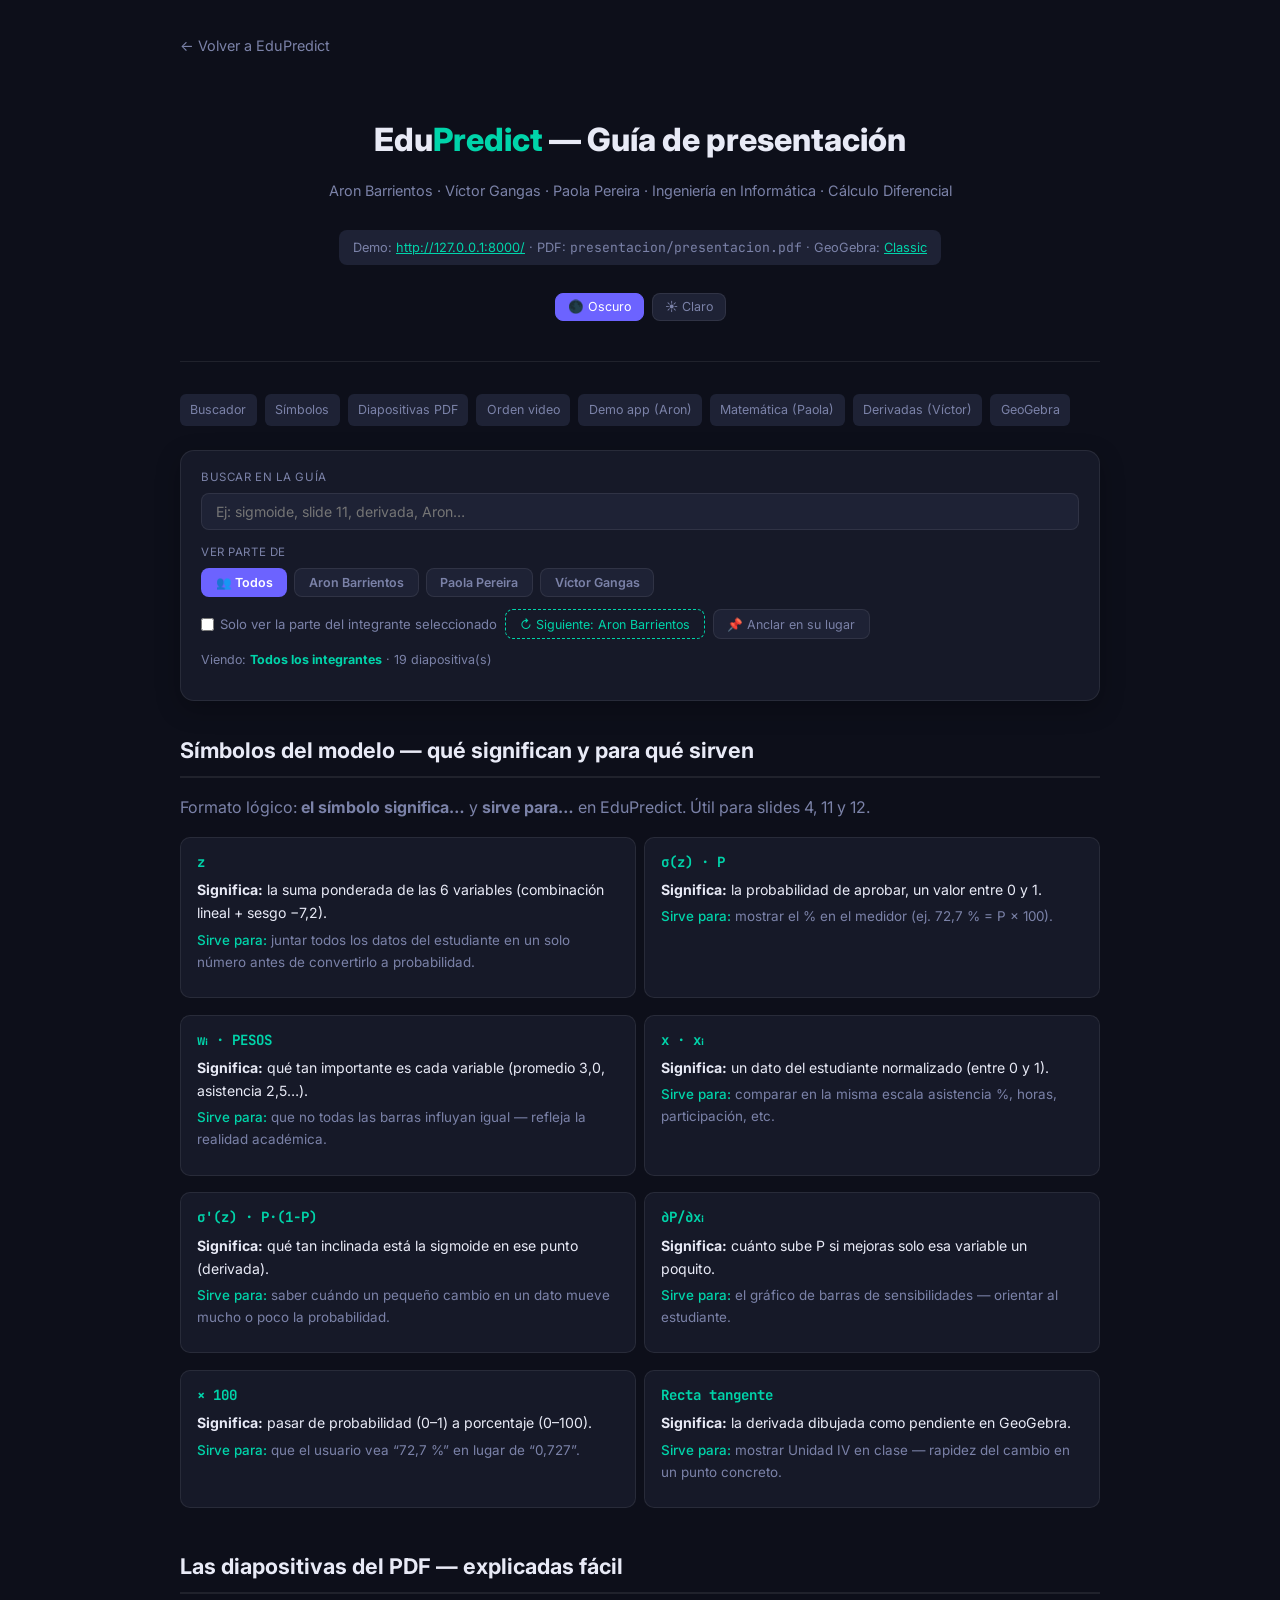
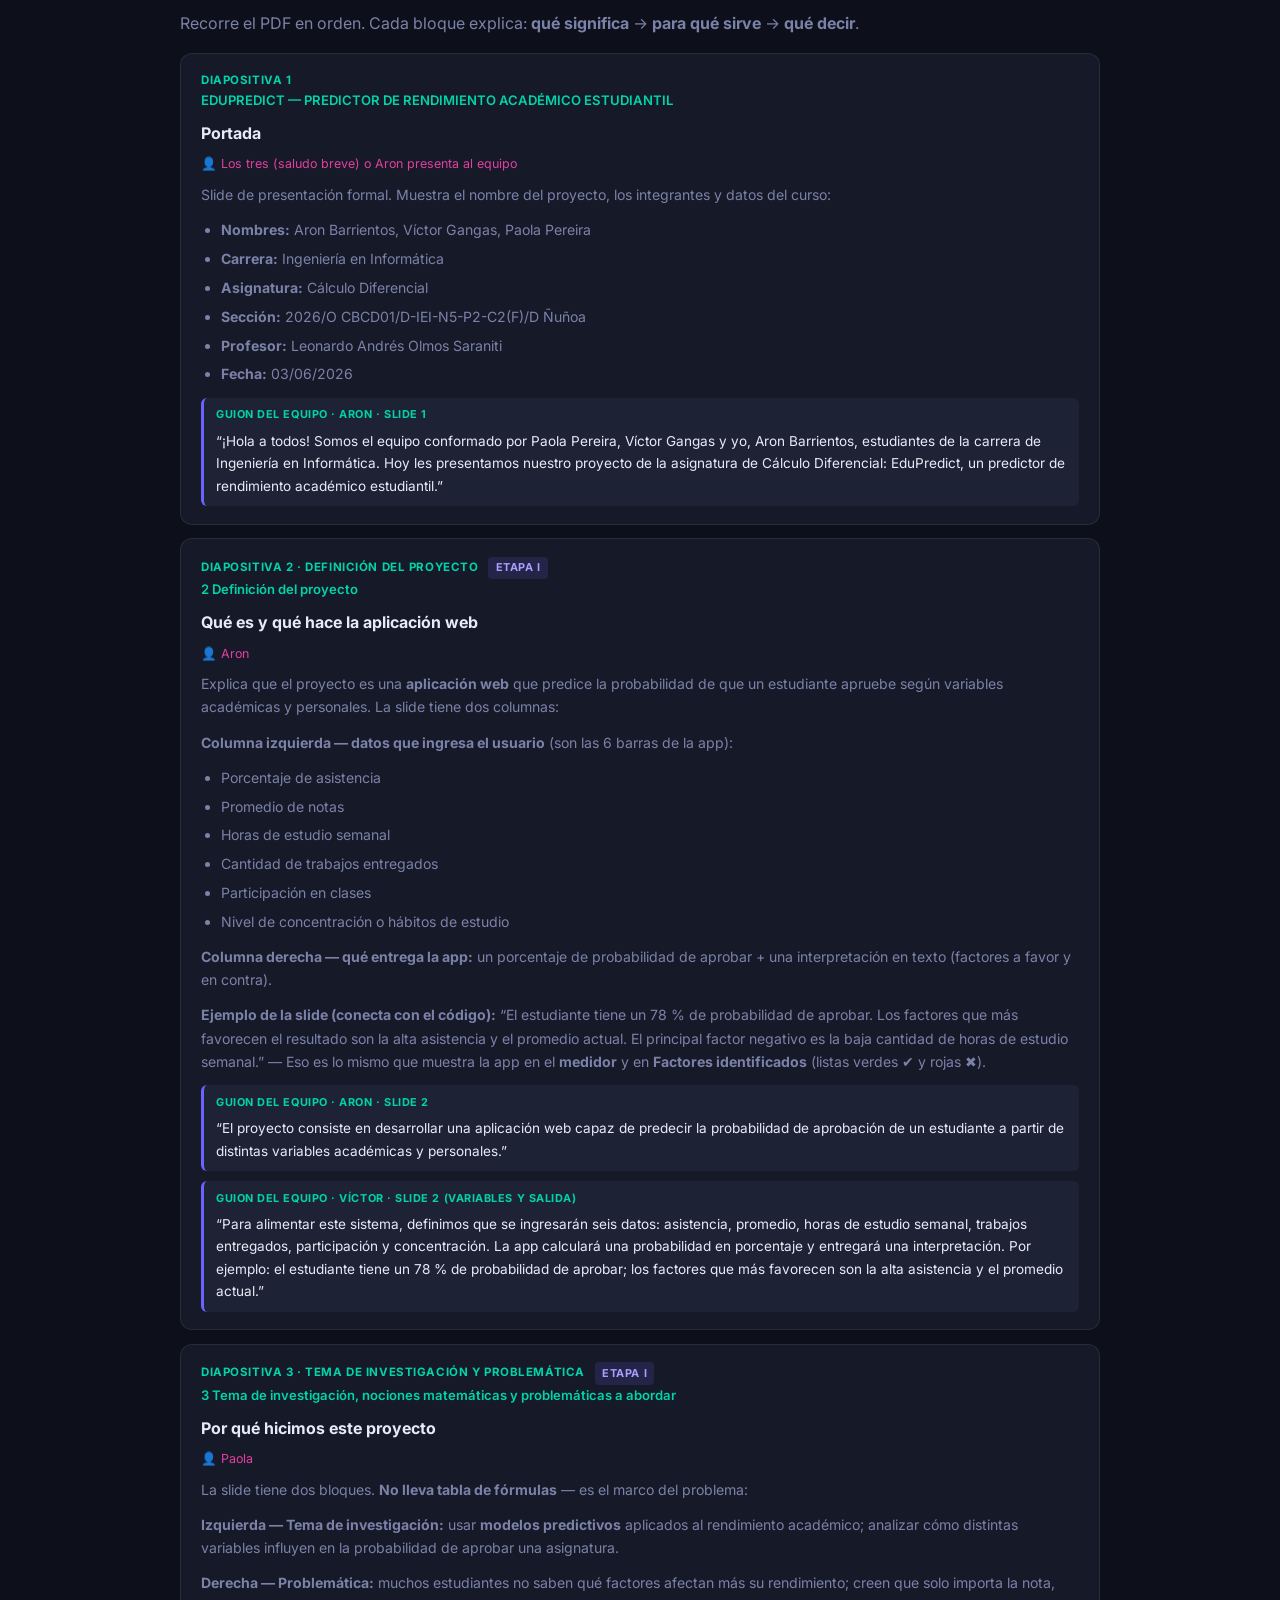
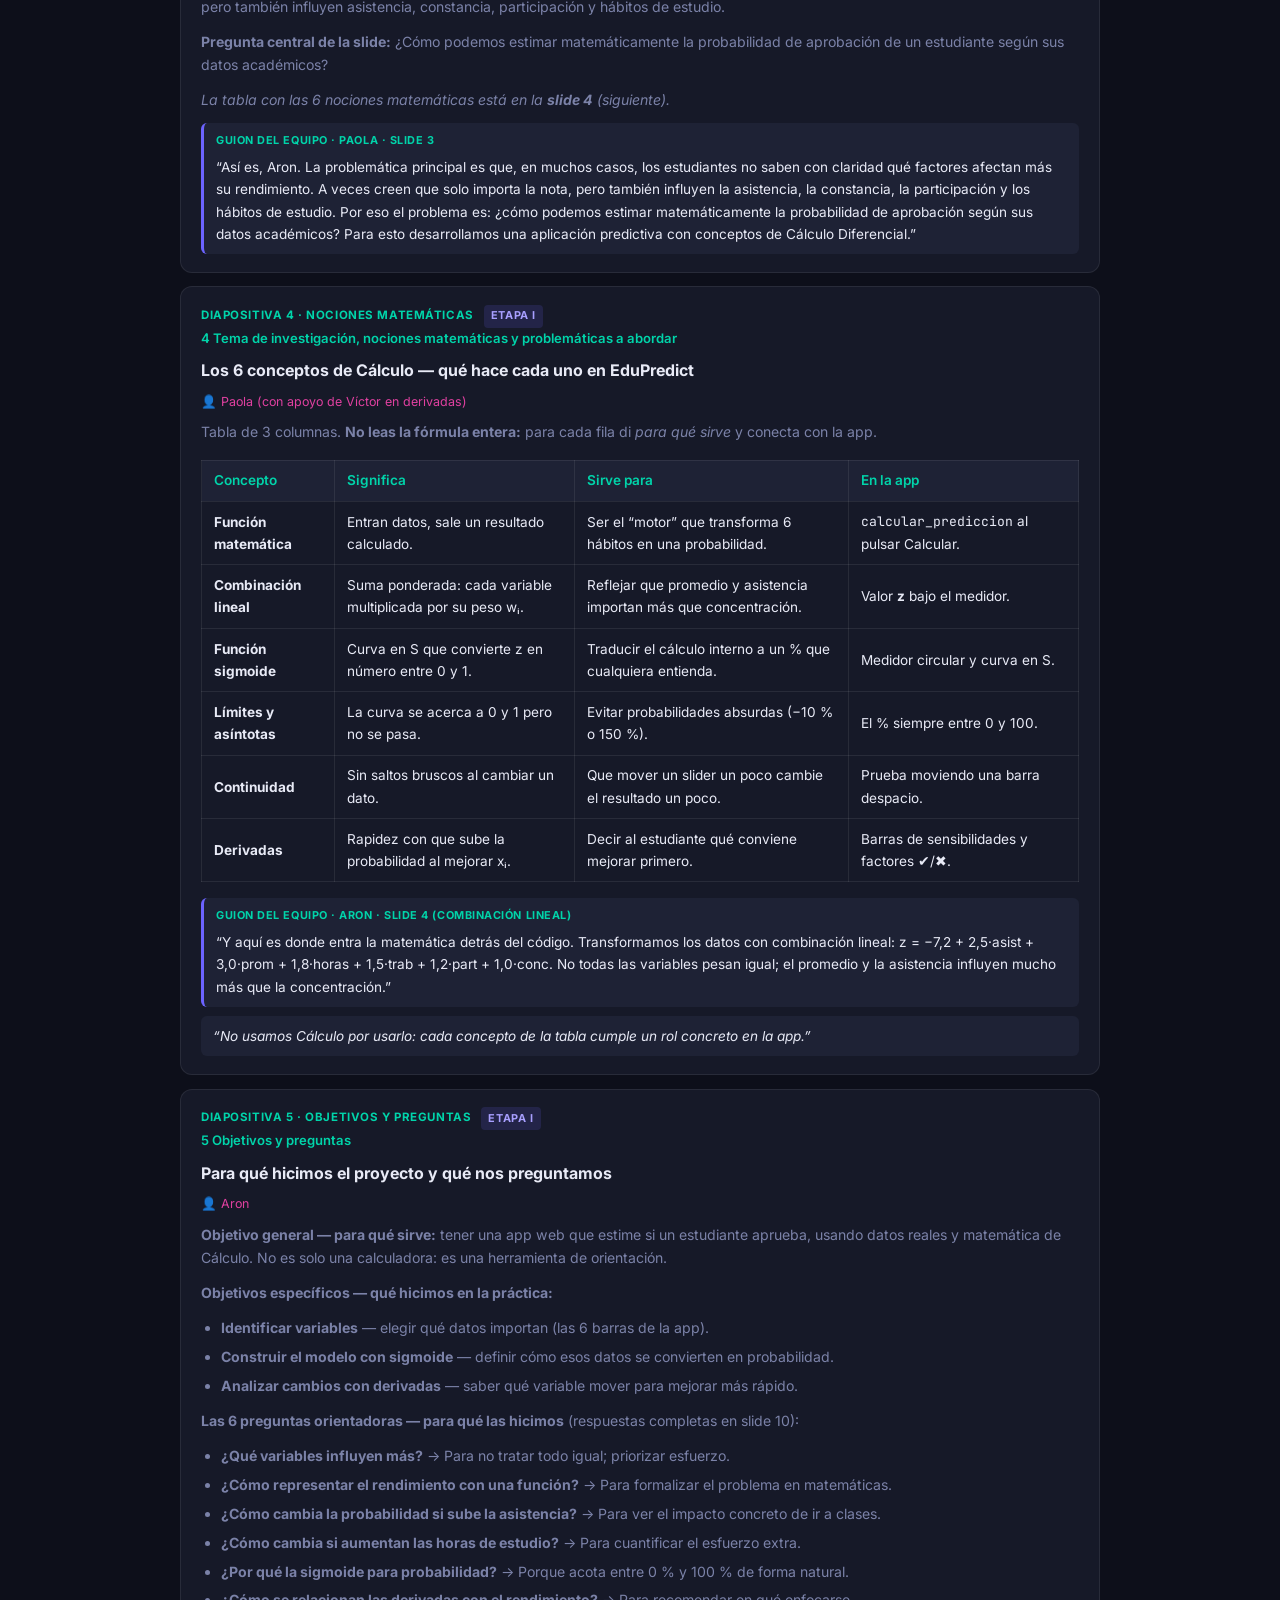
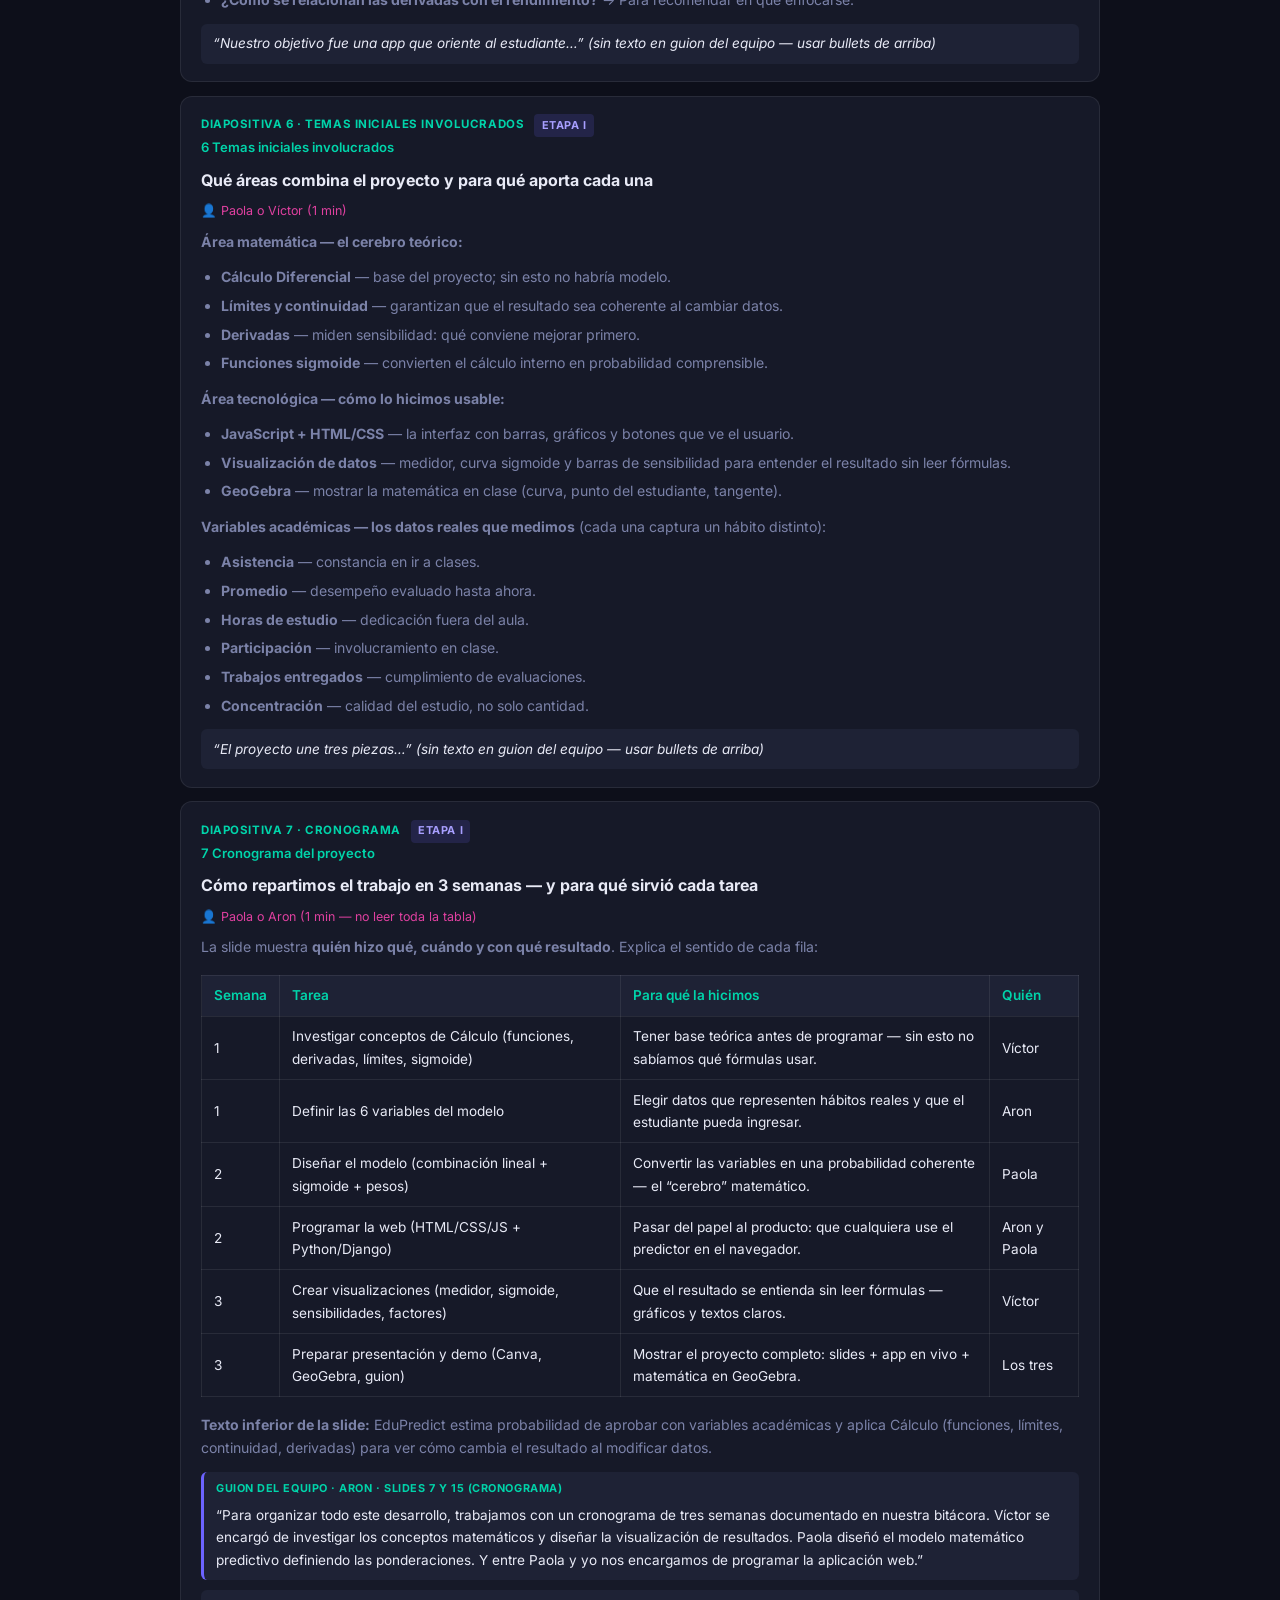
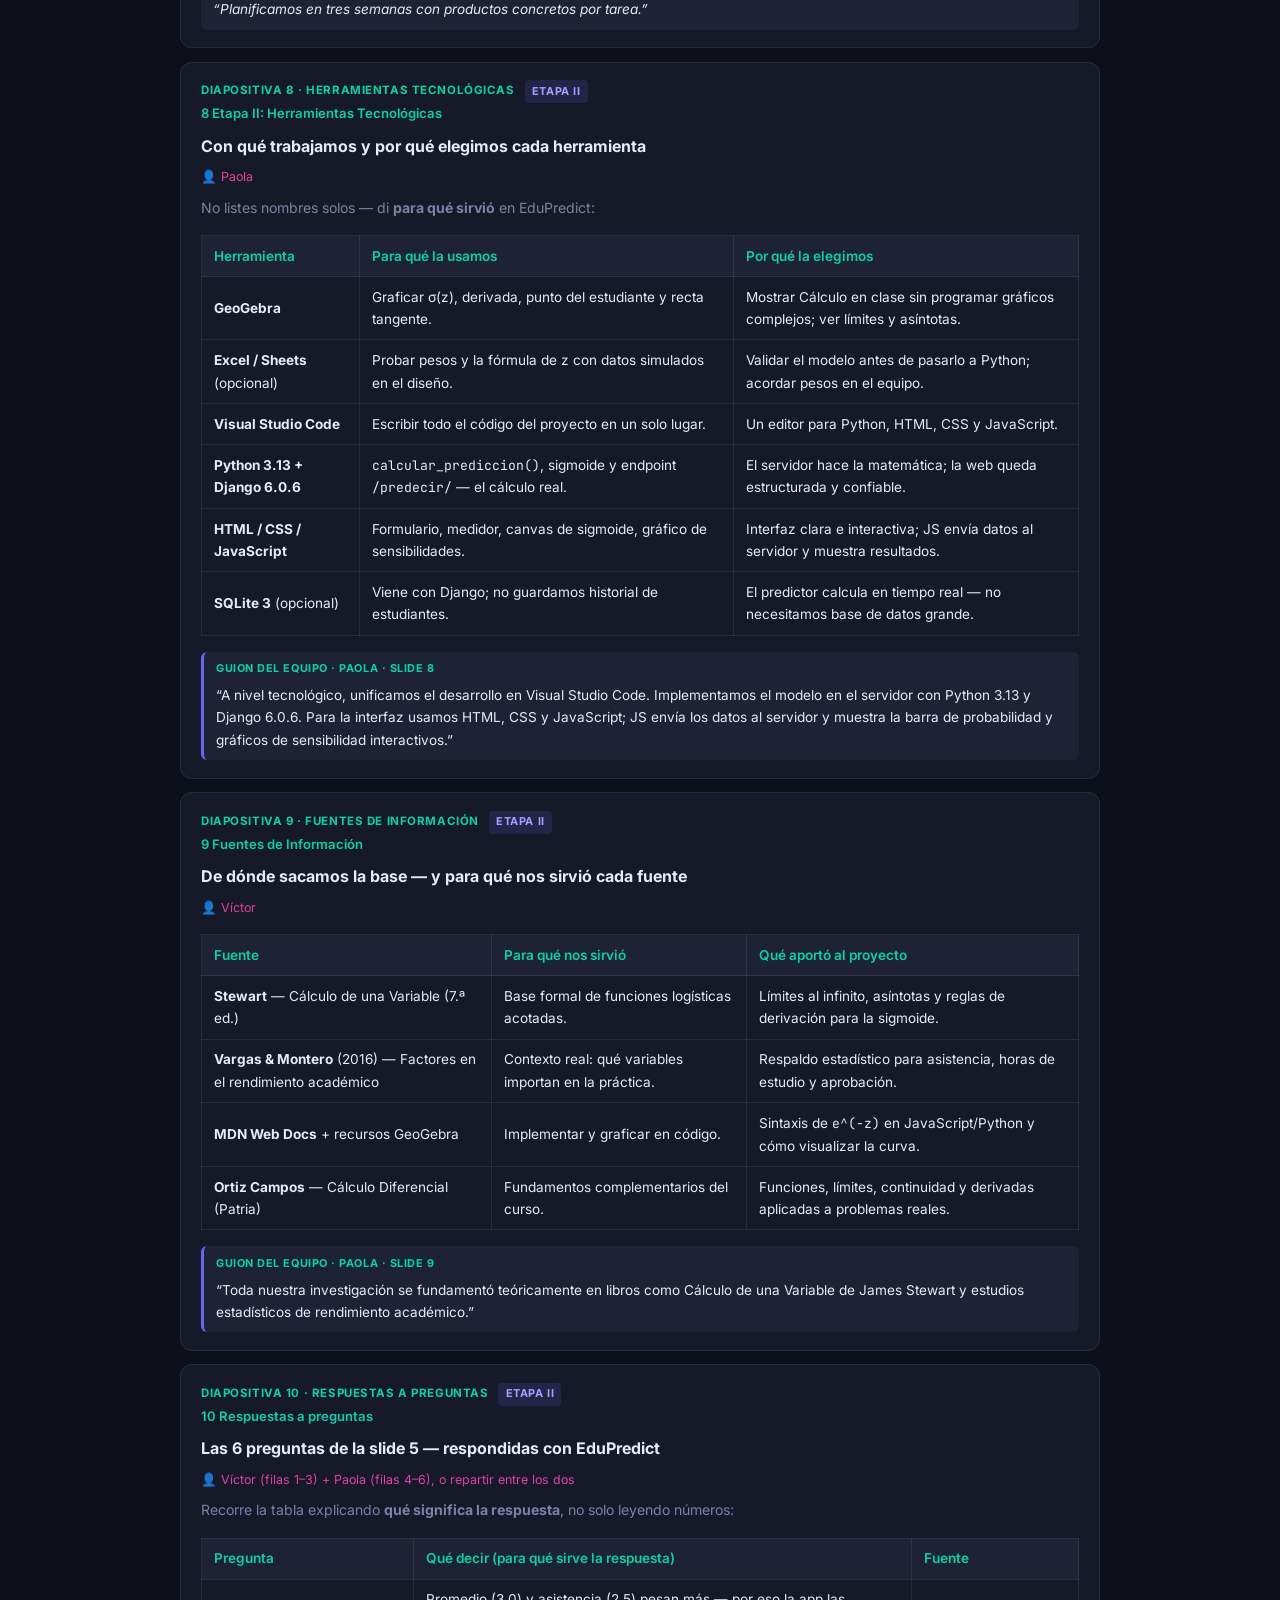
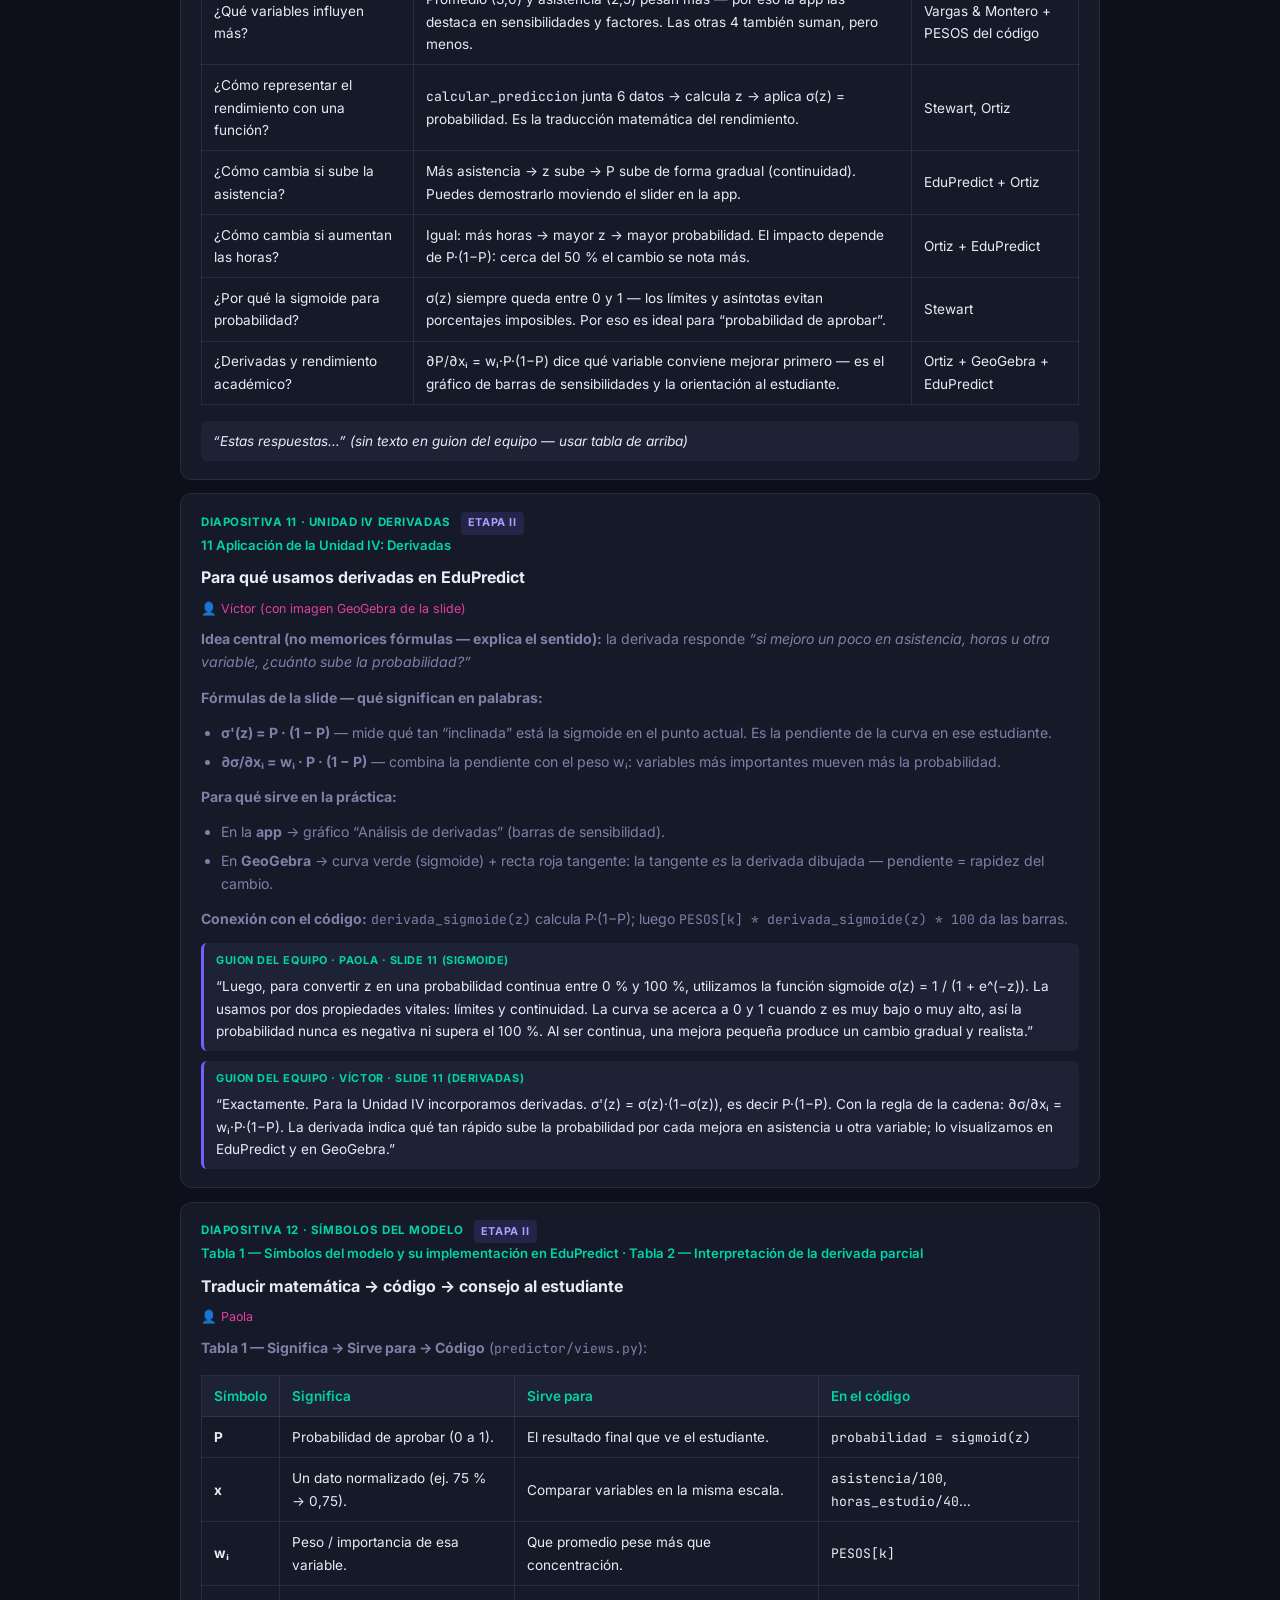
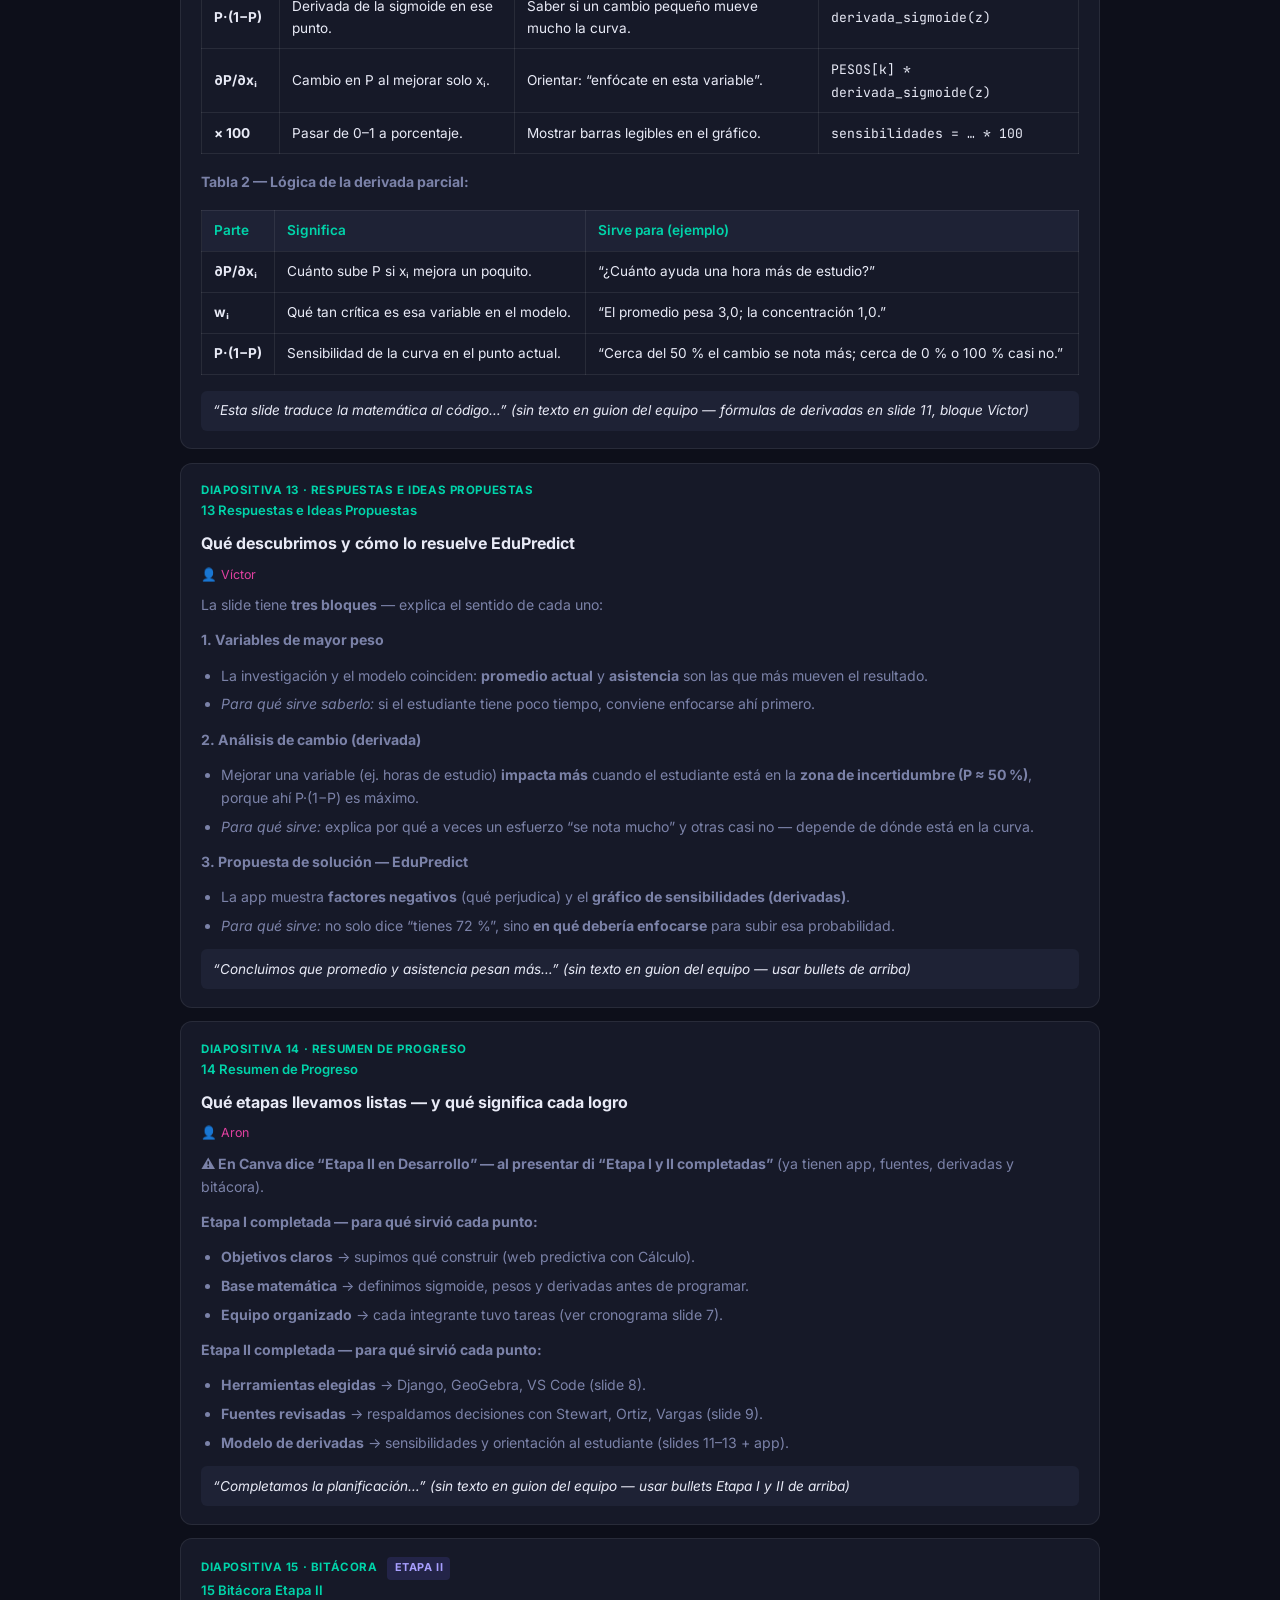
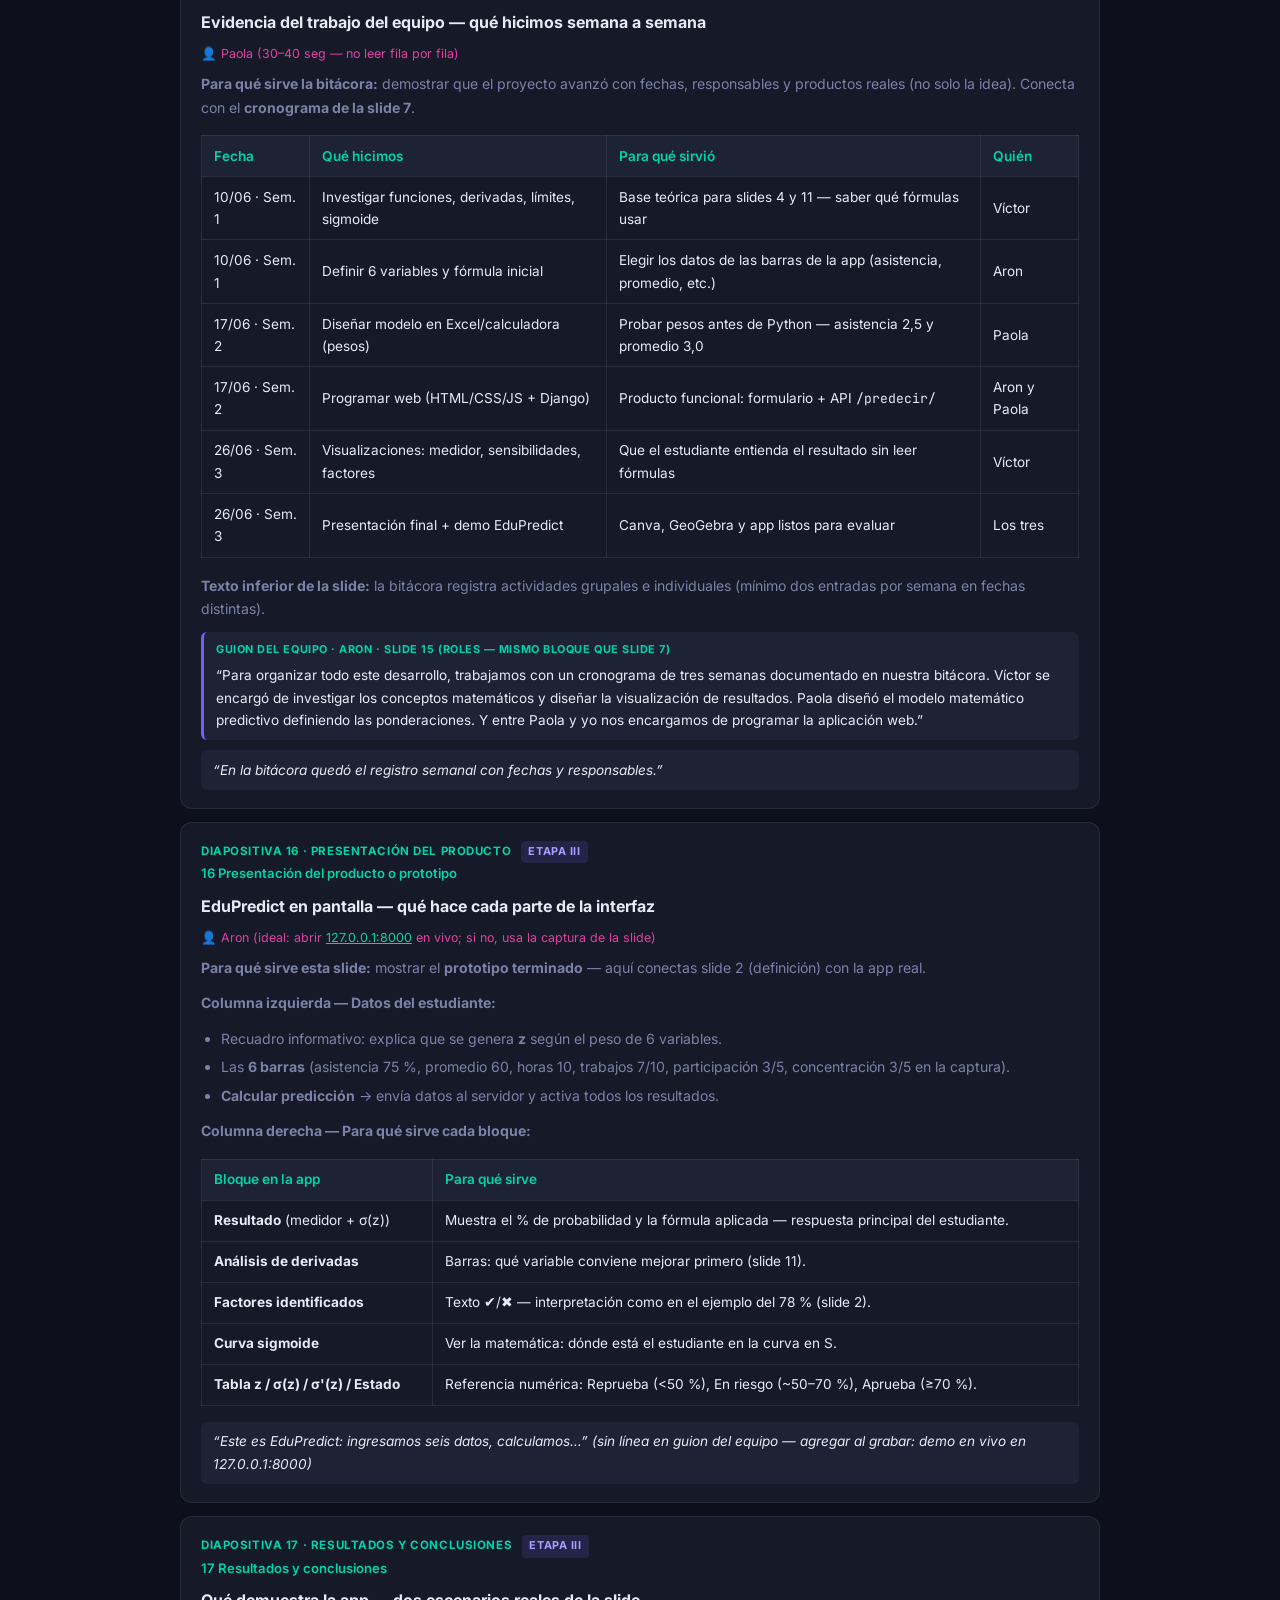
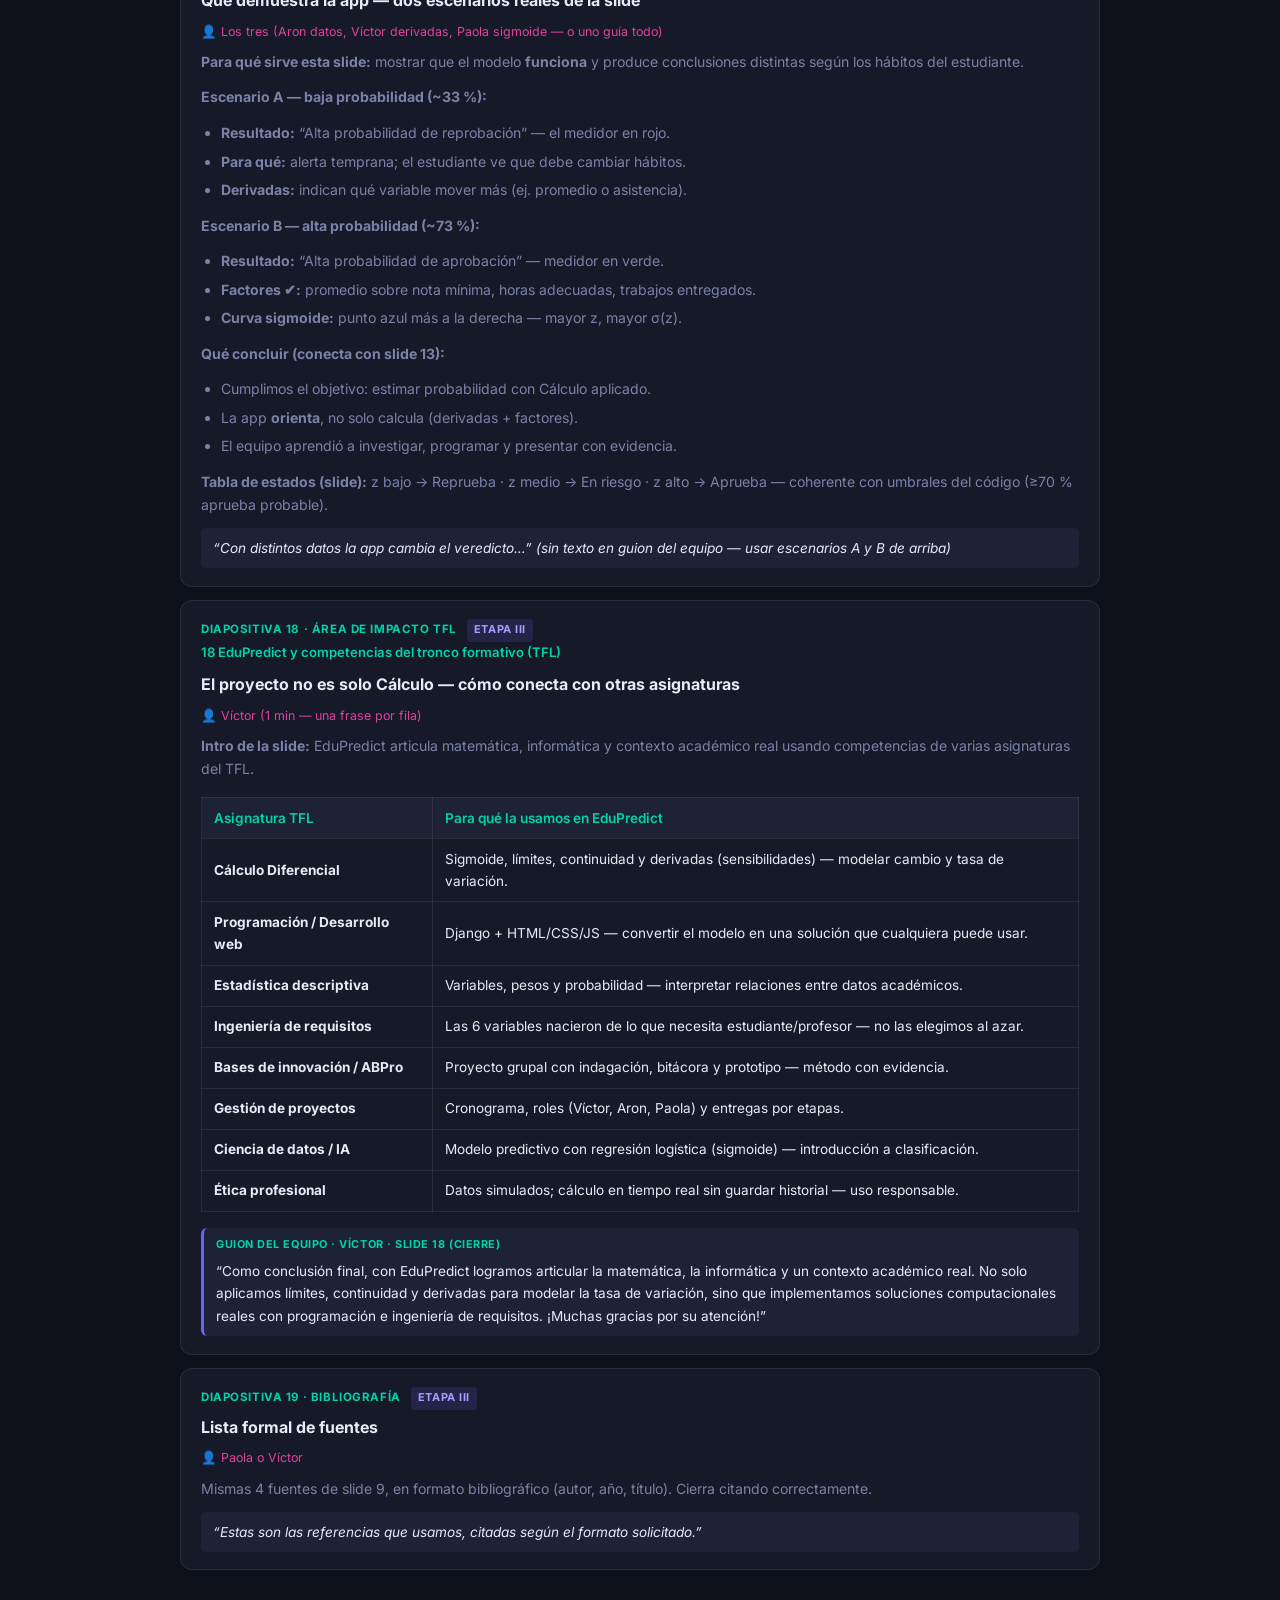
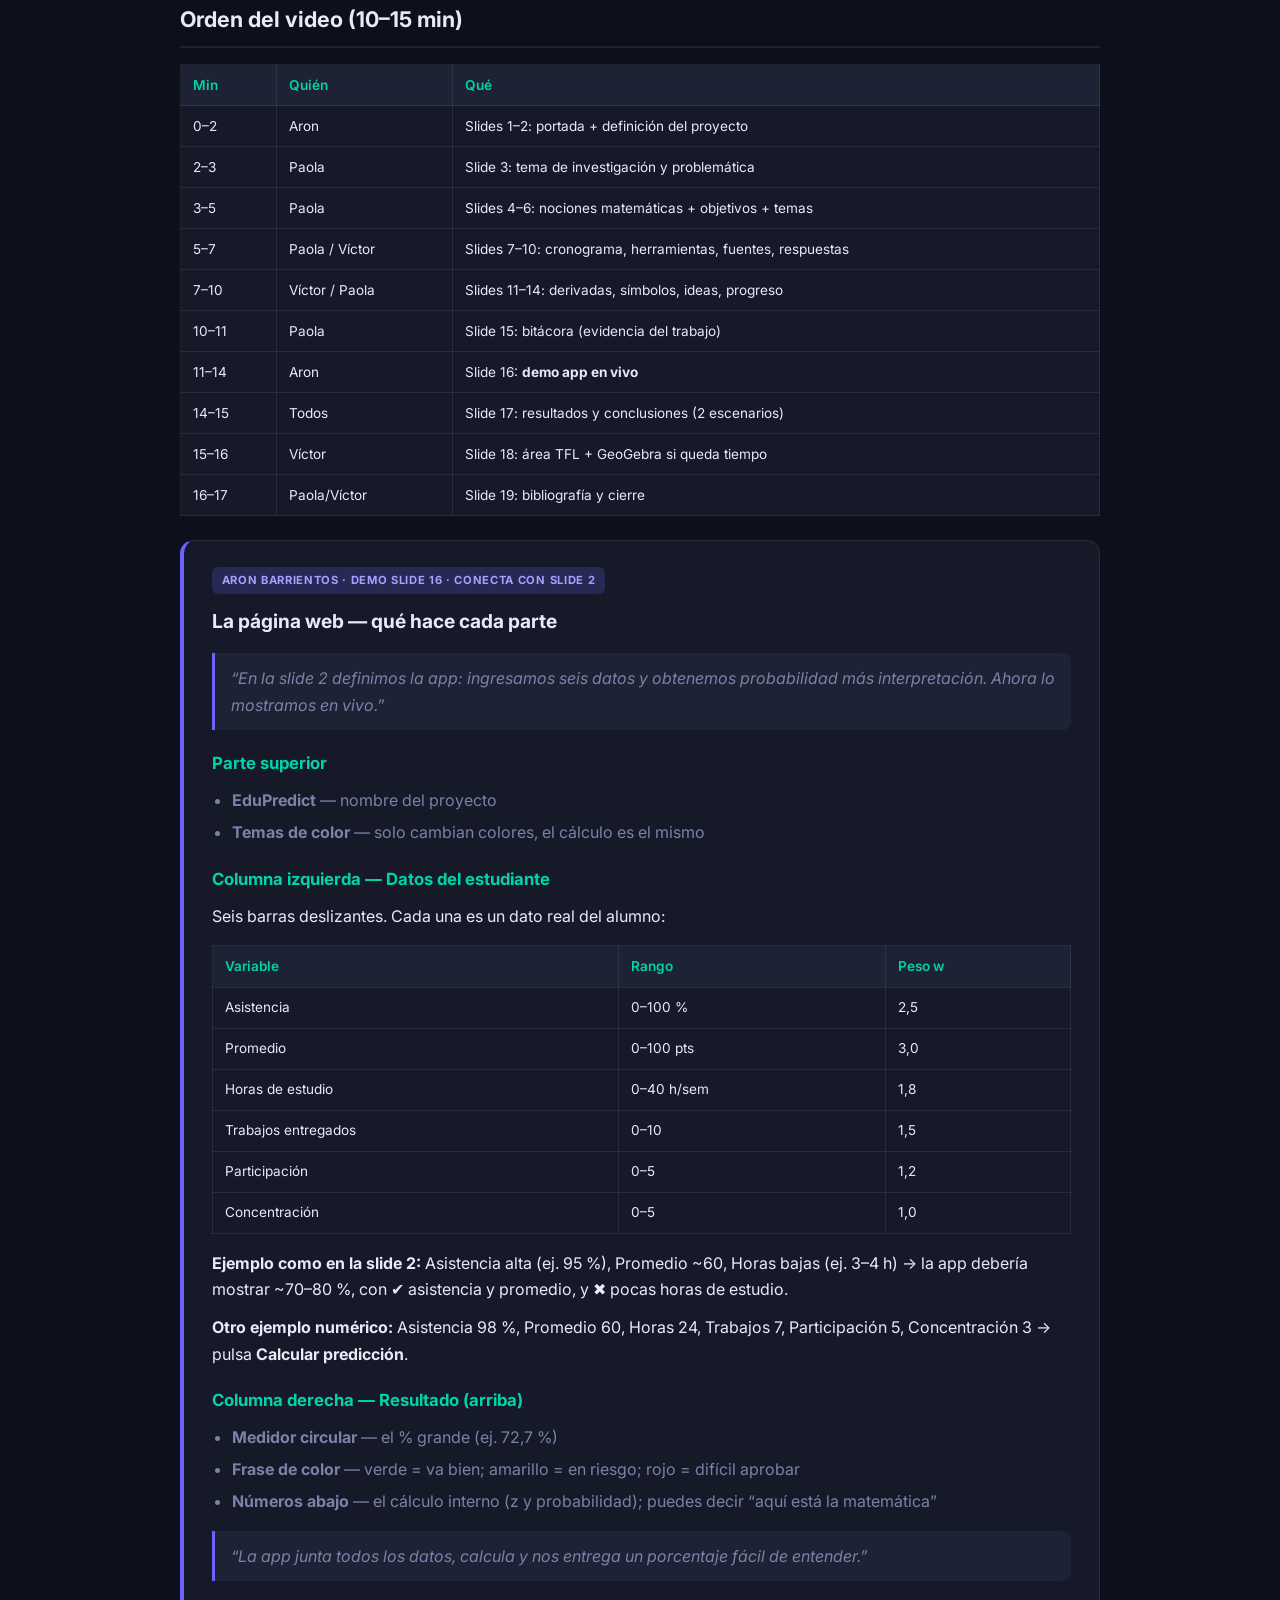
==== static/presentacion/guia.html @ 77d50391 "Fix subida PDF: pasar solicitud al include del panel admin" ====
<!DOCTYPE html>
<html lang="es">
<head>
  <meta charset="UTF-8" />
  <meta name="viewport" content="width=device-width, initial-scale=1.0" />
  <title>EduPredict — Guía de presentación</title>
  <link rel="preconnect" href="https://fonts.googleapis.com">
  <link href="https://fonts.googleapis.com/css2?family=Inter:wght@400;500;600;700&family=JetBrains+Mono:wght@400;500&display=swap" rel="stylesheet">
  <style>
    :root {
      --bg: #0d0f1a;
      --surface: #161928;
      --surface2: #1e2235;
      --border: rgba(255,255,255,.08);
      --accent: #6c63ff;
      --accent2: #00d4aa;
      --text: #e8eaf6;
      --muted: #7b82a8;
      --aron: #6c63ff;
      --paola: #e040a0;
      --victor: #00d4aa;
    }
    * { box-sizing: border-box; margin: 0; padding: 0; }
    body {
      font-family: 'Inter', sans-serif;
      background: var(--bg);
      color: var(--text);
      line-height: 1.65;
      padding: 2rem 1rem 4rem;
    }
    .wrap { max-width: 920px; margin: 0 auto; }
    header {
      text-align: center;
      padding: 2rem 0 2.5rem;
      border-bottom: 1px solid var(--border);
      margin-bottom: 2rem;
    }
    header h1 { font-size: 2rem; font-weight: 800; }
    header h1 span { color: var(--accent2); }
    header .meta { color: var(--muted); font-size: .9rem; margin-top: .75rem; }
    header .hint {
      display: inline-block;
      margin-top: 1rem;
      padding: .4rem .9rem;
      background: var(--surface2);
      border-radius: 8px;
      font-size: .8rem;
      color: var(--muted);
    }
    h2 {
      font-size: 1.35rem;
      margin: 2rem 0 1rem;
      padding-bottom: .5rem;
      border-bottom: 2px solid var(--border);
    }
    h3 { font-size: 1.05rem; margin: 1.25rem 0 .6rem; color: var(--accent2); }
    p { margin-bottom: .75rem; color: var(--text); }
    .speaker {
      background: var(--surface);
      border: 1px solid var(--border);
      border-radius: 14px;
      padding: 1.5rem 1.75rem;
      margin: 1.5rem 0;
      border-left: 4px solid var(--accent);
    }
    .speaker.arons { border-left-color: var(--aron); }
    .speaker.paola { border-left-color: var(--paola); }
    .speaker.victor { border-left-color: var(--victor); }
    .speaker .badge {
      display: inline-block;
      font-size: .7rem;
      font-weight: 700;
      text-transform: uppercase;
      letter-spacing: .06em;
      padding: .25rem .6rem;
      border-radius: 6px;
      margin-bottom: .75rem;
    }
    .speaker.arons .badge { background: rgba(108,99,255,.2); color: #a89fff; }
    .speaker.paola .badge { background: rgba(224,64,160,.2); color: #ff80c0; }
    .speaker.victor .badge { background: rgba(0,212,170,.15); color: var(--accent2); }
    .speaker h2 { margin-top: 0; border: none; padding: 0; font-size: 1.2rem; }
    blockquote {
      border-left: 3px solid var(--accent);
      padding: .75rem 1rem;
      margin: 1rem 0;
      background: var(--surface2);
      border-radius: 0 8px 8px 0;
      font-style: italic;
      color: var(--muted);
    }
    table {
      width: 100%;
      border-collapse: collapse;
      font-size: .85rem;
      margin: 1rem 0;
    }
    th, td {
      border: 1px solid var(--border);
      padding: .55rem .75rem;
      text-align: left;
    }
    th { background: var(--surface2); color: var(--accent2); font-weight: 600; }
    td { background: var(--surface); }
    code, pre {
      font-family: 'JetBrains Mono', monospace;
      font-size: .82rem;
    }
    pre {
      background: var(--surface2);
      border: 1px solid var(--border);
      border-radius: 8px;
      padding: 1rem;
      overflow-x: auto;
      margin: .75rem 0;
    }
    ul { margin: .5rem 0 .75rem 1.25rem; color: var(--muted); }
    li { margin-bottom: .35rem; }
    .timeline { font-size: .85rem; }
    .checklist { list-style: none; margin-left: 0; }
    .checklist li::before { content: "☐ "; color: var(--accent2); }
    a { color: var(--accent2); }
    .back {
      display: inline-block;
      margin-bottom: 1.5rem;
      color: var(--muted);
      text-decoration: none;
      font-size: .9rem;
    }
    .back:hover { color: var(--accent2); }
    footer {
      margin-top: 3rem;
      padding-top: 1.5rem;
      border-top: 1px solid var(--border);
      text-align: center;
      color: var(--muted);
      font-size: .8rem;
    }
    nav.toc {
      display: flex;
      flex-wrap: wrap;
      gap: .5rem;
      margin-bottom: 1.5rem;
    }
    nav.toc a {
      font-size: .78rem;
      padding: .35rem .65rem;
      background: var(--surface2);
      border-radius: 6px;
      text-decoration: none;
      color: var(--muted);
    }
    nav.toc a:hover { color: var(--accent2); }
    .slide-guide {
      background: var(--surface);
      border: 1px solid var(--border);
      border-radius: 12px;
      padding: 1.1rem 1.25rem;
      margin-bottom: .85rem;
    }
    .slide-guide .num {
      font-size: .72rem;
      font-weight: 700;
      color: var(--accent2);
      text-transform: uppercase;
      letter-spacing: .05em;
    }
    .slide-guide h3 {
      margin: .25rem 0 .5rem;
      font-size: 1rem;
      color: var(--text);
    }
    .slide-guide .who {
      font-size: .78rem;
      color: var(--paola);
      margin-bottom: .5rem;
    }
    .slide-guide p, .slide-guide li { font-size: .88rem; color: var(--muted); }
    .slide-guide .say {
      margin-top: .6rem;
      padding: .55rem .75rem;
      background: var(--surface2);
      border-radius: 6px;
      font-size: .85rem;
      color: var(--text);
      font-style: italic;
    }
    .slide-guide .say.guion-equipo {
      border-left: 3px solid var(--accent);
      font-style: normal;
    }
    .slide-guide .say .guion-tag {
      display: block;
      font-size: .68rem;
      font-weight: 700;
      text-transform: uppercase;
      letter-spacing: .05em;
      color: var(--accent2);
      margin-bottom: .35rem;
      font-style: normal;
    }
    .etapa {
      display: inline-block;
      font-size: .68rem;
      padding: .15rem .45rem;
      border-radius: 4px;
      background: rgba(108,99,255,.15);
      color: #a89fff;
      margin-left: .4rem;
    }
    .theme-switcher {
      display: flex;
      justify-content: center;
      gap: .5rem;
      margin-top: 1rem;
      flex-wrap: wrap;
    }
    .theme-btn {
      font-family: inherit;
      font-size: .78rem;
      padding: .35rem .75rem;
      border-radius: 8px;
      border: 1px solid var(--border);
      background: var(--surface2);
      color: var(--muted);
      cursor: pointer;
      transition: background .15s, color .15s, border-color .15s;
    }
    .theme-btn:hover { color: var(--text); border-color: var(--accent2); }
    .theme-btn.active {
      background: var(--accent);
      color: #fff;
      border-color: var(--accent);
    }
    .slide-title-official {
      font-size: .82rem;
      color: var(--accent2);
      margin-bottom: .5rem;
      font-weight: 600;
    }
    /* ── Buscador y filtro por integrante ── */
    .filter-bar {
      background: var(--surface);
      border: 1px solid var(--border);
      border-radius: 14px;
      padding: 1.1rem 1.25rem;
      margin-bottom: 1.5rem;
      position: sticky;
      top: .5rem;
      z-index: 50;
      box-shadow: 0 8px 24px rgba(0,0,0,.25);
    }
    /* Anclada = queda en su sitio original, NO sigue al hacer scroll */
    .filter-bar.is-anchored {
      position: static;
      top: auto;
      box-shadow: 0 4px 16px rgba(0,0,0,.12);
    }
    .filter-bar label { font-size: .72rem; color: var(--muted); text-transform: uppercase; letter-spacing: .05em; display: block; margin-bottom: .35rem; }
    .search-row { display: flex; gap: .5rem; flex-wrap: wrap; margin-bottom: .85rem; align-items: center; }
    .search-row input[type="search"] {
      flex: 1; min-width: 180px;
      font-family: inherit; font-size: .88rem;
      padding: .55rem .85rem;
      border-radius: 8px;
      border: 1px solid var(--border);
      background: var(--surface2);
      color: var(--text);
    }
    .search-row input[type="search"]:focus { outline: 2px solid var(--accent2); border-color: transparent; }
    .member-btns { display: flex; flex-wrap: wrap; gap: .45rem; margin-bottom: .75rem; }
    .member-btn {
      font-family: inherit; font-size: .78rem; font-weight: 600;
      padding: .4rem .85rem; border-radius: 8px;
      border: 1px solid var(--border);
      background: var(--surface2);
      color: var(--muted);
      cursor: pointer;
      transition: all .15s;
    }
    .member-btn:hover { color: var(--text); }
    .member-btn.active { color: #fff; border-color: transparent; }
    .member-btn[data-m="todos"].active { background: var(--accent); }
    .member-btn[data-m="aron"].active { background: var(--aron); }
    .member-btn[data-m="paola"].active { background: var(--paola); }
    .member-btn[data-m="victor"].active { background: var(--victor); }
    .filter-actions { display: flex; flex-wrap: wrap; gap: .5rem; align-items: center; }
    .filter-actions label.solo-toggle {
      display: flex; align-items: center; gap: .4rem;
      font-size: .82rem; color: var(--muted);
      text-transform: none; letter-spacing: 0; cursor: pointer; margin: 0;
    }
    .filter-actions label.solo-toggle input { accent-color: var(--accent2); }
    .cycle-btn {
      font-family: inherit; font-size: .78rem;
      padding: .4rem .85rem; border-radius: 8px;
      border: 1px dashed var(--accent2);
      background: transparent;
      color: var(--accent2);
      cursor: pointer;
    }
    .cycle-btn:hover { background: var(--surface2); }
    .pin-btn {
      font-family: inherit; font-size: .78rem;
      padding: .4rem .85rem; border-radius: 8px;
      border: 1px solid var(--border);
      background: var(--surface2);
      color: var(--muted);
      cursor: pointer;
    }
    .pin-btn:hover { color: var(--text); border-color: var(--accent2); }
    .pin-btn.active {
      background: var(--accent2);
      color: #fff;
      border-color: var(--accent2);
    }
    .filter-status {
      margin-top: .65rem;
      font-size: .78rem;
      color: var(--muted);
    }
    .filter-status strong { color: var(--accent2); }
    .filterable.is-hidden { display: none !important; }
    mark.search-hit { background: rgba(0,212,170,.25); color: inherit; border-radius: 2px; padding: 0 2px; }
    /* ── Símbolos: significa → sirve para ── */
    .logic-card {
      background: var(--surface);
      border: 1px solid var(--border);
      border-radius: 10px;
      padding: .75rem 1rem;
      margin-bottom: .55rem;
      font-size: .88rem;
    }
    .logic-card .sym { font-weight: 700; color: var(--accent2); font-family: 'JetBrains Mono', monospace; }
    .logic-card .means { color: var(--text); margin: .25rem 0; }
    .logic-card .for { color: var(--muted); font-size: .84rem; }
    .logic-card .for strong { color: var(--accent2); font-weight: 500; }
    .logic-grid { display: grid; gap: .5rem; margin: 1rem 0; }
    @media (min-width: 640px) { .logic-grid { grid-template-columns: 1fr 1fr; } }
    .no-results {
      display: none;
      text-align: center;
      padding: 2rem;
      color: var(--muted);
      background: var(--surface);
      border-radius: 12px;
      margin: 1rem 0;
    }
    .no-results.visible { display: block; }
  </style>
</head>
<body>
  <div class="wrap">
    <a class="back" href="/">← Volver a EduPredict</a>

    <header>
      <h1>Edu<span>Predict</span> — Guía de presentación</h1>
      <p class="meta">Aron Barrientos · Víctor Gangas · Paola Pereira · Ingeniería en Informática · Cálculo Diferencial</p>
      <p class="hint">Demo: <a href="/">http://127.0.0.1:8000/</a> · PDF: <code>presentacion/presentacion.pdf</code> · GeoGebra: <a href="https://www.geogebra.org/calculator?lang=es" target="_blank" rel="noopener">Classic</a></p>
      <div class="theme-switcher" role="group" aria-label="Cambiar diseño">
        <button type="button" class="theme-btn active" id="theme-dark" onclick="setTheme('dark')">🌑 Oscuro</button>
        <button type="button" class="theme-btn" id="theme-white" onclick="setTheme('white')">☀️ Claro</button>
      </div>
    </header>

    <nav class="toc">
      <a href="#filtro">Buscador</a>
      <a href="#simbolos">Símbolos</a>
      <a href="#slides">Diapositivas PDF</a>
      <a href="#video">Orden video</a>
      <a href="#app-aron">Demo app (Aron)</a>
      <a href="#app-paola">Matemática (Paola)</a>
      <a href="#app-victor">Derivadas (Víctor)</a>
      <a href="#geogebra">GeoGebra</a>
    </nav>

    <div class="filter-bar" id="filtro">
      <label for="guideSearch">Buscar en la guía</label>
      <div class="search-row">
        <input type="search" id="guideSearch" placeholder="Ej: sigmoide, slide 11, derivada, Aron…" autocomplete="off" />
      </div>
      <label>Ver parte de</label>
      <div class="member-btns" role="group" aria-label="Filtrar por integrante">
        <button type="button" class="member-btn active" data-m="todos">👥 Todos</button>
        <button type="button" class="member-btn" data-m="aron">Aron Barrientos</button>
        <button type="button" class="member-btn" data-m="paola">Paola Pereira</button>
        <button type="button" class="member-btn" data-m="victor">Víctor Gangas</button>
      </div>
      <div class="filter-actions">
        <label class="solo-toggle">
          <input type="checkbox" id="soloParte" />
          Solo ver la parte del integrante seleccionado
        </label>
        <button type="button" class="cycle-btn" id="cycleMember" title="Cambiar integrante">↻ Cambiar integrante</button>
        <button type="button" class="pin-btn" id="pinFilterBar" title="Anclar aquí: la barra no seguirá al hacer scroll">📌 Anclar en su lugar</button>
      </div>
      <p class="filter-status" id="filterStatus">Viendo: <strong>todos</strong> · diapositivas y secciones de la guía</p>
    </div>

    <h2 id="simbolos">Símbolos del modelo — qué significan y para qué sirven</h2>
    <p style="color:var(--muted);margin-bottom:1rem;">Formato lógico: <strong>el símbolo significa…</strong> y <strong>sirve para…</strong> en EduPredict. Útil para slides 4, 11 y 12.</p>
    <div class="logic-grid">
      <div class="logic-card filterable" data-speakers="aron paola victor">
        <span class="sym">z</span>
        <p class="means"><strong>Significa:</strong> la suma ponderada de las 6 variables (combinación lineal + sesgo −7,2).</p>
        <p class="for"><strong>Sirve para:</strong> juntar todos los datos del estudiante en un solo número antes de convertirlo a probabilidad.</p>
      </div>
      <div class="logic-card filterable" data-speakers="aron paola victor">
        <span class="sym">σ(z) · P</span>
        <p class="means"><strong>Significa:</strong> la probabilidad de aprobar, un valor entre 0 y 1.</p>
        <p class="for"><strong>Sirve para:</strong> mostrar el % en el medidor (ej. 72,7 % = P × 100).</p>
      </div>
      <div class="logic-card filterable" data-speakers="paola victor">
        <span class="sym">wᵢ · PESOS</span>
        <p class="means"><strong>Significa:</strong> qué tan importante es cada variable (promedio 3,0, asistencia 2,5…).</p>
        <p class="for"><strong>Sirve para:</strong> que no todas las barras influyan igual — refleja la realidad académica.</p>
      </div>
      <div class="logic-card filterable" data-speakers="paola victor">
        <span class="sym">x · xᵢ</span>
        <p class="means"><strong>Significa:</strong> un dato del estudiante normalizado (entre 0 y 1).</p>
        <p class="for"><strong>Sirve para:</strong> comparar en la misma escala asistencia %, horas, participación, etc.</p>
      </div>
      <div class="logic-card filterable" data-speakers="victor paola">
        <span class="sym">σ'(z) · P·(1−P)</span>
        <p class="means"><strong>Significa:</strong> qué tan inclinada está la sigmoide en ese punto (derivada).</p>
        <p class="for"><strong>Sirve para:</strong> saber cuándo un pequeño cambio en un dato mueve mucho o poco la probabilidad.</p>
      </div>
      <div class="logic-card filterable" data-speakers="victor paola">
        <span class="sym">∂P/∂xᵢ</span>
        <p class="means"><strong>Significa:</strong> cuánto sube P si mejoras solo esa variable un poquito.</p>
        <p class="for"><strong>Sirve para:</strong> el gráfico de barras de sensibilidades — orientar al estudiante.</p>
      </div>
      <div class="logic-card filterable" data-speakers="aron paola victor">
        <span class="sym">× 100</span>
        <p class="means"><strong>Significa:</strong> pasar de probabilidad (0–1) a porcentaje (0–100).</p>
        <p class="for"><strong>Sirve para:</strong> que el usuario vea “72,7 %” en lugar de “0,727”.</p>
      </div>
      <div class="logic-card filterable" data-speakers="victor">
        <span class="sym">Recta tangente</span>
        <p class="means"><strong>Significa:</strong> la derivada dibujada como pendiente en GeoGebra.</p>
        <p class="for"><strong>Sirve para:</strong> mostrar Unidad IV en clase — rapidez del cambio en un punto concreto.</p>
      </div>
    </div>

    <h2 id="slides">Las diapositivas del PDF — explicadas fácil</h2>
    <p style="color:var(--muted);margin-bottom:1rem;">Recorre el PDF en orden. Cada bloque explica: <strong>qué significa</strong> → <strong>para qué sirve</strong> → <strong>qué decir</strong>.</p>
    <div class="no-results" id="noResults">No hay resultados con ese filtro o búsqueda. Prueba otro integrante o borra el texto.</div>

    <div class="slide-guide filterable">
      <div class="num">Diapositiva 1</div>
      <div class="slide-title-official">EDUPREDICT — PREDICTOR DE RENDIMIENTO ACADÉMICO ESTUDIANTIL</div>
      <h3>Portada</h3>
      <div class="who">👤 Los tres (saludo breve) o Aron presenta al equipo</div>
      <p>Slide de presentación formal. Muestra el nombre del proyecto, los integrantes y datos del curso:</p>
      <ul>
        <li><strong>Nombres:</strong> Aron Barrientos, Víctor Gangas, Paola Pereira</li>
        <li><strong>Carrera:</strong> Ingeniería en Informática</li>
        <li><strong>Asignatura:</strong> Cálculo Diferencial</li>
        <li><strong>Sección:</strong> 2026/O CBCD01/D-IEI-N5-P2-C2(F)/D Ñuñoa</li>
        <li><strong>Profesor:</strong> Leonardo Andrés Olmos Saraniti</li>
        <li><strong>Fecha:</strong> 03/06/2026</li>
      </ul>
      <div class="say guion-equipo"><span class="guion-tag">Guion del equipo · Aron · slide 1</span>“¡Hola a todos! Somos el equipo conformado por Paola Pereira, Víctor Gangas y yo, Aron Barrientos, estudiantes de la carrera de Ingeniería en Informática. Hoy les presentamos nuestro proyecto de la asignatura de Cálculo Diferencial: EduPredict, un predictor de rendimiento académico estudiantil.”</div>
    </div>

    <div class="slide-guide filterable">
      <div class="num">Diapositiva 2 · Definición del proyecto <span class="etapa">Etapa I</span></div>
      <div class="slide-title-official">2 Definición del proyecto</div>
      <h3>Qué es y qué hace la aplicación web</h3>
      <div class="who">👤 Aron</div>
      <p>Explica que el proyecto es una <strong>aplicación web</strong> que predice la probabilidad de que un estudiante apruebe según variables académicas y personales. La slide tiene dos columnas:</p>
      <p><strong>Columna izquierda — datos que ingresa el usuario</strong> (son las 6 barras de la app):</p>
      <ul>
        <li>Porcentaje de asistencia</li>
        <li>Promedio de notas</li>
        <li>Horas de estudio semanal</li>
        <li>Cantidad de trabajos entregados</li>
        <li>Participación en clases</li>
        <li>Nivel de concentración o hábitos de estudio</li>
      </ul>
      <p><strong>Columna derecha — qué entrega la app:</strong> un porcentaje de probabilidad de aprobar + una interpretación en texto (factores a favor y en contra).</p>
      <p><strong>Ejemplo de la slide (conecta con el código):</strong> “El estudiante tiene un 78 % de probabilidad de aprobar. Los factores que más favorecen el resultado son la alta asistencia y el promedio actual. El principal factor negativo es la baja cantidad de horas de estudio semanal.” — Eso es lo mismo que muestra la app en el <strong>medidor</strong> y en <strong>Factores identificados</strong> (listas verdes ✔ y rojas ✖).</p>
      <div class="say guion-equipo"><span class="guion-tag">Guion del equipo · Aron · slide 2</span>“El proyecto consiste en desarrollar una aplicación web capaz de predecir la probabilidad de aprobación de un estudiante a partir de distintas variables académicas y personales.”</div>
      <div class="say guion-equipo"><span class="guion-tag">Guion del equipo · Víctor · slide 2 (variables y salida)</span>“Para alimentar este sistema, definimos que se ingresarán seis datos: asistencia, promedio, horas de estudio semanal, trabajos entregados, participación y concentración. La app calculará una probabilidad en porcentaje y entregará una interpretación. Por ejemplo: el estudiante tiene un 78 % de probabilidad de aprobar; los factores que más favorecen son la alta asistencia y el promedio actual.”</div>
    </div>

    <div class="slide-guide filterable">
      <div class="num">Diapositiva 3 · Tema de investigación y problemática <span class="etapa">Etapa I</span></div>
      <div class="slide-title-official">3 Tema de investigación, nociones matemáticas y problemáticas a abordar</div>
      <h3>Por qué hicimos este proyecto</h3>
      <div class="who">👤 Paola</div>
      <p>La slide tiene dos bloques. <strong>No lleva tabla de fórmulas</strong> — es el marco del problema:</p>
      <p><strong>Izquierda — Tema de investigación:</strong> usar <strong>modelos predictivos</strong> aplicados al rendimiento académico; analizar cómo distintas variables influyen en la probabilidad de aprobar una asignatura.</p>
      <p><strong>Derecha — Problemática:</strong> muchos estudiantes no saben qué factores afectan más su rendimiento; creen que solo importa la nota, pero también influyen asistencia, constancia, participación y hábitos de estudio.</p>
      <p><strong>Pregunta central de la slide:</strong> ¿Cómo podemos estimar matemáticamente la probabilidad de aprobación de un estudiante según sus datos académicos?</p>
      <p><em>La tabla con las 6 nociones matemáticas está en la <strong>slide 4</strong> (siguiente).</em></p>
      <div class="say guion-equipo"><span class="guion-tag">Guion del equipo · Paola · slide 3</span>“Así es, Aron. La problemática principal es que, en muchos casos, los estudiantes no saben con claridad qué factores afectan más su rendimiento. A veces creen que solo importa la nota, pero también influyen la asistencia, la constancia, la participación y los hábitos de estudio. Por eso el problema es: ¿cómo podemos estimar matemáticamente la probabilidad de aprobación según sus datos académicos? Para esto desarrollamos una aplicación predictiva con conceptos de Cálculo Diferencial.”</div>
    </div>

    <div class="slide-guide filterable">
      <div class="num">Diapositiva 4 · Nociones matemáticas <span class="etapa">Etapa I</span></div>
      <div class="slide-title-official">4 Tema de investigación, nociones matemáticas y problemáticas a abordar</div>
      <h3>Los 6 conceptos de Cálculo — qué hace cada uno en EduPredict</h3>
      <div class="who">👤 Paola (con apoyo de Víctor en derivadas)</div>
      <p>Tabla de 3 columnas. <strong>No leas la fórmula entera:</strong> para cada fila di <em>para qué sirve</em> y conecta con la app.</p>
      <table>
        <thead><tr><th>Concepto</th><th>Significa</th><th>Sirve para</th><th>En la app</th></tr></thead>
        <tbody>
          <tr>
            <td><strong>Función matemática</strong></td>
            <td>Entran datos, sale un resultado calculado.</td>
            <td>Ser el “motor” que transforma 6 hábitos en una probabilidad.</td>
            <td><code>calcular_prediccion</code> al pulsar Calcular.</td>
          </tr>
          <tr>
            <td><strong>Combinación lineal</strong></td>
            <td>Suma ponderada: cada variable multiplicada por su peso wᵢ.</td>
            <td>Reflejar que promedio y asistencia importan más que concentración.</td>
            <td>Valor <strong>z</strong> bajo el medidor.</td>
          </tr>
          <tr>
            <td><strong>Función sigmoide</strong></td>
            <td>Curva en S que convierte z en número entre 0 y 1.</td>
            <td>Traducir el cálculo interno a un % que cualquiera entienda.</td>
            <td>Medidor circular y curva en S.</td>
          </tr>
          <tr>
            <td><strong>Límites y asíntotas</strong></td>
            <td>La curva se acerca a 0 y 1 pero no se pasa.</td>
            <td>Evitar probabilidades absurdas (−10 % o 150 %).</td>
            <td>El % siempre entre 0 y 100.</td>
          </tr>
          <tr>
            <td><strong>Continuidad</strong></td>
            <td>Sin saltos bruscos al cambiar un dato.</td>
            <td>Que mover un slider un poco cambie el resultado un poco.</td>
            <td>Prueba moviendo una barra despacio.</td>
          </tr>
          <tr>
            <td><strong>Derivadas</strong></td>
            <td>Rapidez con que sube la probabilidad al mejorar xᵢ.</td>
            <td>Decir al estudiante qué conviene mejorar primero.</td>
            <td>Barras de sensibilidades y factores ✔/✖.</td>
          </tr>
        </tbody>
      </table>
      <div class="say guion-equipo"><span class="guion-tag">Guion del equipo · Aron · slide 4 (combinación lineal)</span>“Y aquí es donde entra la matemática detrás del código. Transformamos los datos con combinación lineal: z = −7,2 + 2,5·asist + 3,0·prom + 1,8·horas + 1,5·trab + 1,2·part + 1,0·conc. No todas las variables pesan igual; el promedio y la asistencia influyen mucho más que la concentración.”</div>
      <div class="say">“No usamos Cálculo por usarlo: cada concepto de la tabla cumple un rol concreto en la app.”</div>
    </div>

    <div class="slide-guide filterable">
      <div class="num">Diapositiva 5 · Objetivos y preguntas <span class="etapa">Etapa I</span></div>
      <div class="slide-title-official">5 Objetivos y preguntas</div>
      <h3>Para qué hicimos el proyecto y qué nos preguntamos</h3>
      <div class="who">👤 Aron</div>
      <p><strong>Objetivo general — para qué sirve:</strong> tener una app web que estime si un estudiante aprueba, usando datos reales y matemática de Cálculo. No es solo una calculadora: es una herramienta de orientación.</p>
      <p><strong>Objetivos específicos — qué hicimos en la práctica:</strong></p>
      <ul>
        <li><strong>Identificar variables</strong> — elegir qué datos importan (las 6 barras de la app).</li>
        <li><strong>Construir el modelo con sigmoide</strong> — definir cómo esos datos se convierten en probabilidad.</li>
        <li><strong>Analizar cambios con derivadas</strong> — saber qué variable mover para mejorar más rápido.</li>
      </ul>
      <p><strong>Las 6 preguntas orientadoras — para qué las hicimos</strong> (respuestas completas en slide 10):</p>
      <ul>
        <li><strong>¿Qué variables influyen más?</strong> → Para no tratar todo igual; priorizar esfuerzo.</li>
        <li><strong>¿Cómo representar el rendimiento con una función?</strong> → Para formalizar el problema en matemáticas.</li>
        <li><strong>¿Cómo cambia la probabilidad si sube la asistencia?</strong> → Para ver el impacto concreto de ir a clases.</li>
        <li><strong>¿Cómo cambia si aumentan las horas de estudio?</strong> → Para cuantificar el esfuerzo extra.</li>
        <li><strong>¿Por qué la sigmoide para probabilidad?</strong> → Porque acota entre 0 % y 100 % de forma natural.</li>
        <li><strong>¿Cómo se relacionan las derivadas con el rendimiento?</strong> → Para recomendar en qué enfocarse.</li>
      </ul>
      <div class="say">“Nuestro objetivo fue una app que oriente al estudiante…” <em>(sin texto en guion del equipo — usar bullets de arriba)</em></div>
    </div>

    <div class="slide-guide filterable">
      <div class="num">Diapositiva 6 · Temas iniciales involucrados <span class="etapa">Etapa I</span></div>
      <div class="slide-title-official">6 Temas iniciales involucrados</div>
      <h3>Qué áreas combina el proyecto y para qué aporta cada una</h3>
      <div class="who">👤 Paola o Víctor (1 min)</div>
      <p><strong>Área matemática — el cerebro teórico:</strong></p>
      <ul>
        <li><strong>Cálculo Diferencial</strong> — base del proyecto; sin esto no habría modelo.</li>
        <li><strong>Límites y continuidad</strong> — garantizan que el resultado sea coherente al cambiar datos.</li>
        <li><strong>Derivadas</strong> — miden sensibilidad: qué conviene mejorar primero.</li>
        <li><strong>Funciones sigmoide</strong> — convierten el cálculo interno en probabilidad comprensible.</li>
      </ul>
      <p><strong>Área tecnológica — cómo lo hicimos usable:</strong></p>
      <ul>
        <li><strong>JavaScript + HTML/CSS</strong> — la interfaz con barras, gráficos y botones que ve el usuario.</li>
        <li><strong>Visualización de datos</strong> — medidor, curva sigmoide y barras de sensibilidad para entender el resultado sin leer fórmulas.</li>
        <li><strong>GeoGebra</strong> — mostrar la matemática en clase (curva, punto del estudiante, tangente).</li>
      </ul>
      <p><strong>Variables académicas — los datos reales que medimos</strong> (cada una captura un hábito distinto):</p>
      <ul>
        <li><strong>Asistencia</strong> — constancia en ir a clases.</li>
        <li><strong>Promedio</strong> — desempeño evaluado hasta ahora.</li>
        <li><strong>Horas de estudio</strong> — dedicación fuera del aula.</li>
        <li><strong>Participación</strong> — involucramiento en clase.</li>
        <li><strong>Trabajos entregados</strong> — cumplimiento de evaluaciones.</li>
        <li><strong>Concentración</strong> — calidad del estudio, no solo cantidad.</li>
      </ul>
      <div class="say">“El proyecto une tres piezas…” <em>(sin texto en guion del equipo — usar bullets de arriba)</em></div>
    </div>

    <div class="slide-guide filterable">
      <div class="num">Diapositiva 7 · Cronograma <span class="etapa">Etapa I</span></div>
      <div class="slide-title-official">7 Cronograma del proyecto</div>
      <h3>Cómo repartimos el trabajo en 3 semanas — y para qué sirvió cada tarea</h3>
      <div class="who">👤 Paola o Aron (1 min — no leer toda la tabla)</div>
      <p>La slide muestra <strong>quién hizo qué, cuándo y con qué resultado</strong>. Explica el sentido de cada fila:</p>
      <table>
        <thead><tr><th>Semana</th><th>Tarea</th><th>Para qué la hicimos</th><th>Quién</th></tr></thead>
        <tbody>
          <tr>
            <td>1</td>
            <td>Investigar conceptos de Cálculo (funciones, derivadas, límites, sigmoide)</td>
            <td>Tener base teórica antes de programar — sin esto no sabíamos qué fórmulas usar.</td>
            <td>Víctor</td>
          </tr>
          <tr>
            <td>1</td>
            <td>Definir las 6 variables del modelo</td>
            <td>Elegir datos que representen hábitos reales y que el estudiante pueda ingresar.</td>
            <td>Aron</td>
          </tr>
          <tr>
            <td>2</td>
            <td>Diseñar el modelo (combinación lineal + sigmoide + pesos)</td>
            <td>Convertir las variables en una probabilidad coherente — el “cerebro” matemático.</td>
            <td>Paola</td>
          </tr>
          <tr>
            <td>2</td>
            <td>Programar la web (HTML/CSS/JS + Python/Django)</td>
            <td>Pasar del papel al producto: que cualquiera use el predictor en el navegador.</td>
            <td>Aron y Paola</td>
          </tr>
          <tr>
            <td>3</td>
            <td>Crear visualizaciones (medidor, sigmoide, sensibilidades, factores)</td>
            <td>Que el resultado se entienda sin leer fórmulas — gráficos y textos claros.</td>
            <td>Víctor</td>
          </tr>
          <tr>
            <td>3</td>
            <td>Preparar presentación y demo (Canva, GeoGebra, guion)</td>
            <td>Mostrar el proyecto completo: slides + app en vivo + matemática en GeoGebra.</td>
            <td>Los tres</td>
          </tr>
        </tbody>
      </table>
      <p><strong>Texto inferior de la slide:</strong> EduPredict estima probabilidad de aprobar con variables académicas y aplica Cálculo (funciones, límites, continuidad, derivadas) para ver cómo cambia el resultado al modificar datos.</p>
      <div class="say guion-equipo"><span class="guion-tag">Guion del equipo · Aron · slides 7 y 15 (cronograma)</span>“Para organizar todo este desarrollo, trabajamos con un cronograma de tres semanas documentado en nuestra bitácora. Víctor se encargó de investigar los conceptos matemáticos y diseñar la visualización de resultados. Paola diseñó el modelo matemático predictivo definiendo las ponderaciones. Y entre Paola y yo nos encargamos de programar la aplicación web.”</div>
      <div class="say">“Planificamos en tres semanas con productos concretos por tarea.”</div>
    </div>

    <div class="slide-guide filterable">
      <div class="num">Diapositiva 8 · Herramientas tecnológicas <span class="etapa">Etapa II</span></div>
      <div class="slide-title-official">8 Etapa II: Herramientas Tecnológicas</div>
      <h3>Con qué trabajamos y por qué elegimos cada herramienta</h3>
      <div class="who">👤 Paola</div>
      <p>No listes nombres solos — di <strong>para qué sirvió</strong> en EduPredict:</p>
      <table>
        <thead><tr><th>Herramienta</th><th>Para qué la usamos</th><th>Por qué la elegimos</th></tr></thead>
        <tbody>
          <tr>
            <td><strong>GeoGebra</strong></td>
            <td>Graficar σ(z), derivada, punto del estudiante y recta tangente.</td>
            <td>Mostrar Cálculo en clase sin programar gráficos complejos; ver límites y asíntotas.</td>
          </tr>
          <tr>
            <td><strong>Excel / Sheets</strong> (opcional)</td>
            <td>Probar pesos y la fórmula de z con datos simulados en el diseño.</td>
            <td>Validar el modelo antes de pasarlo a Python; acordar pesos en el equipo.</td>
          </tr>
          <tr>
            <td><strong>Visual Studio Code</strong></td>
            <td>Escribir todo el código del proyecto en un solo lugar.</td>
            <td>Un editor para Python, HTML, CSS y JavaScript.</td>
          </tr>
          <tr>
            <td><strong>Python 3.13 + Django 6.0.6</strong></td>
            <td><code>calcular_prediccion()</code>, sigmoide y endpoint <code>/predecir/</code> — el cálculo real.</td>
            <td>El servidor hace la matemática; la web queda estructurada y confiable.</td>
          </tr>
          <tr>
            <td><strong>HTML / CSS / JavaScript</strong></td>
            <td>Formulario, medidor, canvas de sigmoide, gráfico de sensibilidades.</td>
            <td>Interfaz clara e interactiva; JS envía datos al servidor y muestra resultados.</td>
          </tr>
          <tr>
            <td><strong>SQLite 3</strong> (opcional)</td>
            <td>Viene con Django; no guardamos historial de estudiantes.</td>
            <td>El predictor calcula en tiempo real — no necesitamos base de datos grande.</td>
          </tr>
        </tbody>
      </table>
      <div class="say guion-equipo"><span class="guion-tag">Guion del equipo · Paola · slide 8</span>“A nivel tecnológico, unificamos el desarrollo en Visual Studio Code. Implementamos el modelo en el servidor con Python 3.13 y Django 6.0.6. Para la interfaz usamos HTML, CSS y JavaScript; JS envía los datos al servidor y muestra la barra de probabilidad y gráficos de sensibilidad interactivos.”</div>
    </div>

    <div class="slide-guide filterable">
      <div class="num">Diapositiva 9 · Fuentes de información <span class="etapa">Etapa II</span></div>
      <div class="slide-title-official">9 Fuentes de Información</div>
      <h3>De dónde sacamos la base — y para qué nos sirvió cada fuente</h3>
      <div class="who">👤 Víctor</div>
      <table>
        <thead><tr><th>Fuente</th><th>Para qué nos sirvió</th><th>Qué aportó al proyecto</th></tr></thead>
        <tbody>
          <tr>
            <td><strong>Stewart</strong> — Cálculo de una Variable (7.ª ed.)</td>
            <td>Base formal de funciones logísticas acotadas.</td>
            <td>Límites al infinito, asíntotas y reglas de derivación para la sigmoide.</td>
          </tr>
          <tr>
            <td><strong>Vargas & Montero</strong> (2016) — Factores en el rendimiento académico</td>
            <td>Contexto real: qué variables importan en la práctica.</td>
            <td>Respaldo estadístico para asistencia, horas de estudio y aprobación.</td>
          </tr>
          <tr>
            <td><strong>MDN Web Docs</strong> + recursos GeoGebra</td>
            <td>Implementar y graficar en código.</td>
            <td>Sintaxis de <code>e^(-z)</code> en JavaScript/Python y cómo visualizar la curva.</td>
          </tr>
          <tr>
            <td><strong>Ortiz Campos</strong> — Cálculo Diferencial (Patria)</td>
            <td>Fundamentos complementarios del curso.</td>
            <td>Funciones, límites, continuidad y derivadas aplicadas a problemas reales.</td>
          </tr>
        </tbody>
      </table>
      <div class="say guion-equipo"><span class="guion-tag">Guion del equipo · Paola · slide 9</span>“Toda nuestra investigación se fundamentó teóricamente en libros como Cálculo de una Variable de James Stewart y estudios estadísticos de rendimiento académico.”</div>
    </div>

    <div class="slide-guide filterable">
      <div class="num">Diapositiva 10 · Respuestas a preguntas <span class="etapa">Etapa II</span></div>
      <div class="slide-title-official">10 Respuestas a preguntas</div>
      <h3>Las 6 preguntas de la slide 5 — respondidas con EduPredict</h3>
      <div class="who">👤 Víctor (filas 1–3) + Paola (filas 4–6), o repartir entre los dos</div>
      <p>Recorre la tabla explicando <strong>qué significa la respuesta</strong>, no solo leyendo números:</p>
      <table>
        <thead><tr><th>Pregunta</th><th>Qué decir (para qué sirve la respuesta)</th><th>Fuente</th></tr></thead>
        <tbody>
          <tr>
            <td>¿Qué variables influyen más?</td>
            <td>Promedio (3,0) y asistencia (2,5) pesan más — por eso la app las destaca en sensibilidades y factores. Las otras 4 también suman, pero menos.</td>
            <td>Vargas & Montero + PESOS del código</td>
          </tr>
          <tr>
            <td>¿Cómo representar el rendimiento con una función?</td>
            <td><code>calcular_prediccion</code> junta 6 datos → calcula z → aplica σ(z) = probabilidad. Es la traducción matemática del rendimiento.</td>
            <td>Stewart, Ortiz</td>
          </tr>
          <tr>
            <td>¿Cómo cambia si sube la asistencia?</td>
            <td>Más asistencia → z sube → P sube de forma gradual (continuidad). Puedes demostrarlo moviendo el slider en la app.</td>
            <td>EduPredict + Ortiz</td>
          </tr>
          <tr>
            <td>¿Cómo cambia si aumentan las horas?</td>
            <td>Igual: más horas → mayor z → mayor probabilidad. El impacto depende de P·(1−P): cerca del 50 % el cambio se nota más.</td>
            <td>Ortiz + EduPredict</td>
          </tr>
          <tr>
            <td>¿Por qué la sigmoide para probabilidad?</td>
            <td>σ(z) siempre queda entre 0 y 1 — los límites y asíntotas evitan porcentajes imposibles. Por eso es ideal para “probabilidad de aprobar”.</td>
            <td>Stewart</td>
          </tr>
          <tr>
            <td>¿Derivadas y rendimiento académico?</td>
            <td>∂P/∂xᵢ = wᵢ·P·(1−P) dice qué variable conviene mejorar primero — es el gráfico de barras de sensibilidades y la orientación al estudiante.</td>
            <td>Ortiz + GeoGebra + EduPredict</td>
          </tr>
        </tbody>
      </table>
      <div class="say">“Estas respuestas…” <em>(sin texto en guion del equipo — usar tabla de arriba)</em></div>
    </div>

    <div class="slide-guide filterable">
      <div class="num">Diapositiva 11 · Unidad IV Derivadas <span class="etapa">Etapa II</span></div>
      <div class="slide-title-official">11 Aplicación de la Unidad IV: Derivadas</div>
      <h3>Para qué usamos derivadas en EduPredict</h3>
      <div class="who">👤 Víctor (con imagen GeoGebra de la slide)</div>
      <p><strong>Idea central (no memorices fórmulas — explica el sentido):</strong> la derivada responde <em>“si mejoro un poco en asistencia, horas u otra variable, ¿cuánto sube la probabilidad?”</em></p>
      <p><strong>Fórmulas de la slide — qué significan en palabras:</strong></p>
      <ul>
        <li><strong>σ'(z) = P · (1 − P)</strong> — mide qué tan “inclinada” está la sigmoide en el punto actual. Es la pendiente de la curva en ese estudiante.</li>
        <li><strong>∂σ/∂xᵢ = wᵢ · P · (1 − P)</strong> — combina la pendiente con el peso wᵢ: variables más importantes mueven más la probabilidad.</li>
      </ul>
      <p><strong>Para qué sirve en la práctica:</strong></p>
      <ul>
        <li>En la <strong>app</strong> → gráfico “Análisis de derivadas” (barras de sensibilidad).</li>
        <li>En <strong>GeoGebra</strong> → curva verde (sigmoide) + recta roja tangente: la tangente <em>es</em> la derivada dibujada — pendiente = rapidez del cambio.</li>
      </ul>
      <p><strong>Conexión con el código:</strong> <code>derivada_sigmoide(z)</code> calcula P·(1−P); luego <code>PESOS[k] * derivada_sigmoide(z) * 100</code> da las barras.</p>
      <div class="say guion-equipo"><span class="guion-tag">Guion del equipo · Paola · slide 11 (sigmoide)</span>“Luego, para convertir z en una probabilidad continua entre 0 % y 100 %, utilizamos la función sigmoide σ(z) = 1 / (1 + e^(−z)). La usamos por dos propiedades vitales: límites y continuidad. La curva se acerca a 0 y 1 cuando z es muy bajo o muy alto, así la probabilidad nunca es negativa ni supera el 100 %. Al ser continua, una mejora pequeña produce un cambio gradual y realista.”</div>
      <div class="say guion-equipo"><span class="guion-tag">Guion del equipo · Víctor · slide 11 (derivadas)</span>“Exactamente. Para la Unidad IV incorporamos derivadas. σ'(z) = σ(z)·(1−σ(z)), es decir P·(1−P). Con la regla de la cadena: ∂σ/∂xᵢ = wᵢ·P·(1−P). La derivada indica qué tan rápido sube la probabilidad por cada mejora en asistencia u otra variable; lo visualizamos en EduPredict y en GeoGebra.”</div>
    </div>

    <div class="slide-guide filterable">
      <div class="num">Diapositiva 12 · Símbolos del modelo <span class="etapa">Etapa II</span></div>
      <div class="slide-title-official">Tabla 1 — Símbolos del modelo y su implementación en EduPredict · Tabla 2 — Interpretación de la derivada parcial</div>
      <h3>Traducir matemática → código → consejo al estudiante</h3>
      <div class="who">👤 Paola</div>
      <p><strong>Tabla 1 — Significa → Sirve para → Código</strong> (<code>predictor/views.py</code>):</p>
      <table>
        <thead><tr><th>Símbolo</th><th>Significa</th><th>Sirve para</th><th>En el código</th></tr></thead>
        <tbody>
          <tr><td><strong>P</strong></td><td>Probabilidad de aprobar (0 a 1).</td><td>El resultado final que ve el estudiante.</td><td><code>probabilidad = sigmoid(z)</code></td></tr>
          <tr><td><strong>x</strong></td><td>Un dato normalizado (ej. 75 % → 0,75).</td><td>Comparar variables en la misma escala.</td><td><code>asistencia/100</code>, <code>horas_estudio/40</code>…</td></tr>
          <tr><td><strong>wᵢ</strong></td><td>Peso / importancia de esa variable.</td><td>Que promedio pese más que concentración.</td><td><code>PESOS[k]</code></td></tr>
          <tr><td><strong>P·(1−P)</strong></td><td>Derivada de la sigmoide en ese punto.</td><td>Saber si un cambio pequeño mueve mucho la curva.</td><td><code>derivada_sigmoide(z)</code></td></tr>
          <tr><td><strong>∂P/∂xᵢ</strong></td><td>Cambio en P al mejorar solo xᵢ.</td><td>Orientar: “enfócate en esta variable”.</td><td><code>PESOS[k] * derivada_sigmoide(z)</code></td></tr>
          <tr><td><strong>× 100</strong></td><td>Pasar de 0–1 a porcentaje.</td><td>Mostrar barras legibles en el gráfico.</td><td><code>sensibilidades = … * 100</code></td></tr>
        </tbody>
      </table>
      <p><strong>Tabla 2 — Lógica de la derivada parcial:</strong></p>
      <table>
        <thead><tr><th>Parte</th><th>Significa</th><th>Sirve para (ejemplo)</th></tr></thead>
        <tbody>
          <tr><td><strong>∂P/∂xᵢ</strong></td><td>Cuánto sube P si xᵢ mejora un poquito.</td><td>“¿Cuánto ayuda una hora más de estudio?”</td></tr>
          <tr><td><strong>wᵢ</strong></td><td>Qué tan crítica es esa variable en el modelo.</td><td>“El promedio pesa 3,0; la concentración 1,0.”</td></tr>
          <tr><td><strong>P·(1−P)</strong></td><td>Sensibilidad de la curva en el punto actual.</td><td>“Cerca del 50 % el cambio se nota más; cerca de 0 % o 100 % casi no.”</td></tr>
        </tbody>
      </table>
      <div class="say">“Esta slide traduce la matemática al código…” <em>(sin texto en guion del equipo — fórmulas de derivadas en slide 11, bloque Víctor)</em></div>
    </div>

    <div class="slide-guide filterable">
      <div class="num">Diapositiva 13 · Respuestas e ideas propuestas</div>
      <div class="slide-title-official">13 Respuestas e Ideas Propuestas</div>
      <h3>Qué descubrimos y cómo lo resuelve EduPredict</h3>
      <div class="who">👤 Víctor</div>
      <p>La slide tiene <strong>tres bloques</strong> — explica el sentido de cada uno:</p>
      <p><strong>1. Variables de mayor peso</strong></p>
      <ul>
        <li>La investigación y el modelo coinciden: <strong>promedio actual</strong> y <strong>asistencia</strong> son las que más mueven el resultado.</li>
        <li><em>Para qué sirve saberlo:</em> si el estudiante tiene poco tiempo, conviene enfocarse ahí primero.</li>
      </ul>
      <p><strong>2. Análisis de cambio (derivada)</strong></p>
      <ul>
        <li>Mejorar una variable (ej. horas de estudio) <strong>impacta más</strong> cuando el estudiante está en la <strong>zona de incertidumbre (P ≈ 50 %)</strong>, porque ahí P·(1−P) es máximo.</li>
        <li><em>Para qué sirve:</em> explica por qué a veces un esfuerzo “se nota mucho” y otras casi no — depende de dónde está en la curva.</li>
      </ul>
      <p><strong>3. Propuesta de solución — EduPredict</strong></p>
      <ul>
        <li>La app muestra <strong>factores negativos</strong> (qué perjudica) y el <strong>gráfico de sensibilidades (derivadas)</strong>.</li>
        <li><em>Para qué sirve:</em> no solo dice “tienes 72 %”, sino <strong>en qué debería enfocarse</strong> para subir esa probabilidad.</li>
      </ul>
      <div class="say">“Concluimos que promedio y asistencia pesan más…” <em>(sin texto en guion del equipo — usar bullets de arriba)</em></div>
    </div>

    <div class="slide-guide filterable">
      <div class="num">Diapositiva 14 · Resumen de progreso</div>
      <div class="slide-title-official">14 Resumen de Progreso</div>
      <h3>Qué etapas llevamos listas — y qué significa cada logro</h3>
      <div class="who">👤 Aron</div>
      <p><strong>⚠️ En Canva dice “Etapa II en Desarrollo” — al presentar di “Etapa I y II completadas”</strong> (ya tienen app, fuentes, derivadas y bitácora).</p>
      <p><strong>Etapa I completada — para qué sirvió cada punto:</strong></p>
      <ul>
        <li><strong>Objetivos claros</strong> → supimos qué construir (web predictiva con Cálculo).</li>
        <li><strong>Base matemática</strong> → definimos sigmoide, pesos y derivadas antes de programar.</li>
        <li><strong>Equipo organizado</strong> → cada integrante tuvo tareas (ver cronograma slide 7).</li>
      </ul>
      <p><strong>Etapa II completada — para qué sirvió cada punto:</strong></p>
      <ul>
        <li><strong>Herramientas elegidas</strong> → Django, GeoGebra, VS Code (slide 8).</li>
        <li><strong>Fuentes revisadas</strong> → respaldamos decisiones con Stewart, Ortiz, Vargas (slide 9).</li>
        <li><strong>Modelo de derivadas</strong> → sensibilidades y orientación al estudiante (slides 11–13 + app).</li>
      </ul>
      <div class="say">“Completamos la planificación…” <em>(sin texto en guion del equipo — usar bullets Etapa I y II de arriba)</em></div>
    </div>

    <div class="slide-guide filterable">
      <div class="num">Diapositiva 15 · Bitácora <span class="etapa">Etapa II</span></div>
      <div class="slide-title-official">15 Bitácora Etapa II</div>
      <h3>Evidencia del trabajo del equipo — qué hicimos semana a semana</h3>
      <div class="who">👤 Paola (30–40 seg — no leer fila por fila)</div>
      <p><strong>Para qué sirve la bitácora:</strong> demostrar que el proyecto avanzó con fechas, responsables y productos reales (no solo la idea). Conecta con el <strong>cronograma de la slide 7</strong>.</p>
      <table>
        <thead><tr><th>Fecha</th><th>Qué hicimos</th><th>Para qué sirvió</th><th>Quién</th></tr></thead>
        <tbody>
          <tr>
            <td>10/06 · Sem. 1</td>
            <td>Investigar funciones, derivadas, límites, sigmoide</td>
            <td>Base teórica para slides 4 y 11 — saber qué fórmulas usar</td>
            <td>Víctor</td>
          </tr>
          <tr>
            <td>10/06 · Sem. 1</td>
            <td>Definir 6 variables y fórmula inicial</td>
            <td>Elegir los datos de las barras de la app (asistencia, promedio, etc.)</td>
            <td>Aron</td>
          </tr>
          <tr>
            <td>17/06 · Sem. 2</td>
            <td>Diseñar modelo en Excel/calculadora (pesos)</td>
            <td>Probar pesos antes de Python — asistencia 2,5 y promedio 3,0</td>
            <td>Paola</td>
          </tr>
          <tr>
            <td>17/06 · Sem. 2</td>
            <td>Programar web (HTML/CSS/JS + Django)</td>
            <td>Producto funcional: formulario + API <code>/predecir/</code></td>
            <td>Aron y Paola</td>
          </tr>
          <tr>
            <td>26/06 · Sem. 3</td>
            <td>Visualizaciones: medidor, sensibilidades, factores</td>
            <td>Que el estudiante entienda el resultado sin leer fórmulas</td>
            <td>Víctor</td>
          </tr>
          <tr>
            <td>26/06 · Sem. 3</td>
            <td>Presentación final + demo EduPredict</td>
            <td>Canva, GeoGebra y app listos para evaluar</td>
            <td>Los tres</td>
          </tr>
        </tbody>
      </table>
      <p><strong>Texto inferior de la slide:</strong> la bitácora registra actividades grupales e individuales (mínimo dos entradas por semana en fechas distintas).</p>
      <div class="say guion-equipo"><span class="guion-tag">Guion del equipo · Aron · slide 15 (roles — mismo bloque que slide 7)</span>“Para organizar todo este desarrollo, trabajamos con un cronograma de tres semanas documentado en nuestra bitácora. Víctor se encargó de investigar los conceptos matemáticos y diseñar la visualización de resultados. Paola diseñó el modelo matemático predictivo definiendo las ponderaciones. Y entre Paola y yo nos encargamos de programar la aplicación web.”</div>
      <div class="say">“En la bitácora quedó el registro semanal con fechas y responsables.”</div>
    </div>

    <div class="slide-guide filterable">
      <div class="num">Diapositiva 16 · Presentación del producto <span class="etapa">Etapa III</span></div>
      <div class="slide-title-official">16 Presentación del producto o prototipo</div>
      <h3>EduPredict en pantalla — qué hace cada parte de la interfaz</h3>
      <div class="who">👤 Aron (ideal: abrir <a href="/">127.0.0.1:8000</a> en vivo; si no, usa la captura de la slide)</div>
      <p><strong>Para qué sirve esta slide:</strong> mostrar el <strong>prototipo terminado</strong> — aquí conectas slide 2 (definición) con la app real.</p>
      <p><strong>Columna izquierda — Datos del estudiante:</strong></p>
      <ul>
        <li>Recuadro informativo: explica que se genera <strong>z</strong> según el peso de 6 variables.</li>
        <li>Las <strong>6 barras</strong> (asistencia 75 %, promedio 60, horas 10, trabajos 7/10, participación 3/5, concentración 3/5 en la captura).</li>
        <li><strong>Calcular predicción</strong> → envía datos al servidor y activa todos los resultados.</li>
      </ul>
      <p><strong>Columna derecha — Para qué sirve cada bloque:</strong></p>
      <table>
        <thead><tr><th>Bloque en la app</th><th>Para qué sirve</th></tr></thead>
        <tbody>
          <tr><td><strong>Resultado</strong> (medidor + σ(z))</td><td>Muestra el % de probabilidad y la fórmula aplicada — respuesta principal del estudiante.</td></tr>
          <tr><td><strong>Análisis de derivadas</strong></td><td>Barras: qué variable conviene mejorar primero (slide 11).</td></tr>
          <tr><td><strong>Factores identificados</strong></td><td>Texto ✔/✖ — interpretación como en el ejemplo del 78 % (slide 2).</td></tr>
          <tr><td><strong>Curva sigmoide</strong></td><td>Ver la matemática: dónde está el estudiante en la curva en S.</td></tr>
          <tr><td><strong>Tabla z / σ(z) / σ'(z) / Estado</strong></td><td>Referencia numérica: Reprueba (&lt;50 %), En riesgo (~50–70 %), Aprueba (≥70 %).</td></tr>
        </tbody>
      </table>
      <div class="say">“Este es EduPredict: ingresamos seis datos, calculamos…” <em>(sin línea en guion del equipo — agregar al grabar: demo en vivo en 127.0.0.1:8000)</em></div>
    </div>

    <div class="slide-guide filterable">
      <div class="num">Diapositiva 17 · Resultados y conclusiones <span class="etapa">Etapa III</span></div>
      <div class="slide-title-official">17 Resultados y conclusiones</div>
      <h3>Qué demuestra la app — dos escenarios reales de la slide</h3>
      <div class="who">👤 Los tres (Aron datos, Víctor derivadas, Paola sigmoide — o uno guía todo)</div>
      <p><strong>Para qué sirve esta slide:</strong> mostrar que el modelo <strong>funciona</strong> y produce conclusiones distintas según los hábitos del estudiante.</p>
      <p><strong>Escenario A — baja probabilidad (~33 %):</strong></p>
      <ul>
        <li><strong>Resultado:</strong> “Alta probabilidad de reprobación” — el medidor en rojo.</li>
        <li><strong>Para qué:</strong> alerta temprana; el estudiante ve que debe cambiar hábitos.</li>
        <li><strong>Derivadas:</strong> indican qué variable mover más (ej. promedio o asistencia).</li>
      </ul>
      <p><strong>Escenario B — alta probabilidad (~73 %):</strong></p>
      <ul>
        <li><strong>Resultado:</strong> “Alta probabilidad de aprobación” — medidor en verde.</li>
        <li><strong>Factores ✔:</strong> promedio sobre nota mínima, horas adecuadas, trabajos entregados.</li>
        <li><strong>Curva sigmoide:</strong> punto azul más a la derecha — mayor z, mayor σ(z).</li>
      </ul>
      <p><strong>Qué concluir (conecta con slide 13):</strong></p>
      <ul>
        <li>Cumplimos el objetivo: estimar probabilidad con Cálculo aplicado.</li>
        <li>La app <strong>orienta</strong>, no solo calcula (derivadas + factores).</li>
        <li>El equipo aprendió a investigar, programar y presentar con evidencia.</li>
      </ul>
      <p><strong>Tabla de estados (slide):</strong> z bajo → Reprueba · z medio → En riesgo · z alto → Aprueba — coherente con umbrales del código (≥70 % aprueba probable).</p>
      <div class="say">“Con distintos datos la app cambia el veredicto…” <em>(sin texto en guion del equipo — usar escenarios A y B de arriba)</em></div>
    </div>

    <div class="slide-guide filterable">
      <div class="num">Diapositiva 18 · Área de impacto TFL <span class="etapa">Etapa III</span></div>
      <div class="slide-title-official">18 EduPredict y competencias del tronco formativo (TFL)</div>
      <h3>El proyecto no es solo Cálculo — cómo conecta con otras asignaturas</h3>
      <div class="who">👤 Víctor (1 min — una frase por fila)</div>
      <p><strong>Intro de la slide:</strong> EduPredict articula matemática, informática y contexto académico real usando competencias de varias asignaturas del TFL.</p>
      <table>
        <thead><tr><th>Asignatura TFL</th><th>Para qué la usamos en EduPredict</th></tr></thead>
        <tbody>
          <tr><td><strong>Cálculo Diferencial</strong></td><td>Sigmoide, límites, continuidad y derivadas (sensibilidades) — modelar cambio y tasa de variación.</td></tr>
          <tr><td><strong>Programación / Desarrollo web</strong></td><td>Django + HTML/CSS/JS — convertir el modelo en una solución que cualquiera puede usar.</td></tr>
          <tr><td><strong>Estadística descriptiva</strong></td><td>Variables, pesos y probabilidad — interpretar relaciones entre datos académicos.</td></tr>
          <tr><td><strong>Ingeniería de requisitos</strong></td><td>Las 6 variables nacieron de lo que necesita estudiante/profesor — no las elegimos al azar.</td></tr>
          <tr><td><strong>Bases de innovación / ABPro</strong></td><td>Proyecto grupal con indagación, bitácora y prototipo — método con evidencia.</td></tr>
          <tr><td><strong>Gestión de proyectos</strong></td><td>Cronograma, roles (Víctor, Aron, Paola) y entregas por etapas.</td></tr>
          <tr><td><strong>Ciencia de datos / IA</strong></td><td>Modelo predictivo con regresión logística (sigmoide) — introducción a clasificación.</td></tr>
          <tr><td><strong>Ética profesional</strong></td><td>Datos simulados; cálculo en tiempo real sin guardar historial — uso responsable.</td></tr>
        </tbody>
      </table>
      <div class="say guion-equipo"><span class="guion-tag">Guion del equipo · Víctor · slide 18 (cierre)</span>“Como conclusión final, con EduPredict logramos articular la matemática, la informática y un contexto académico real. No solo aplicamos límites, continuidad y derivadas para modelar la tasa de variación, sino que implementamos soluciones computacionales reales con programación e ingeniería de requisitos. ¡Muchas gracias por su atención!”</div>
    </div>

    <div class="slide-guide filterable">
      <div class="num">Diapositiva 19 · Bibliografía <span class="etapa">Etapa III</span></div>
      <h3>Lista formal de fuentes</h3>
      <div class="who">👤 Paola o Víctor</div>
      <p>Mismas 4 fuentes de slide 9, en formato bibliográfico (autor, año, título). Cierra citando correctamente.</p>
      <div class="say">“Estas son las referencias que usamos, citadas según el formato solicitado.”</div>
    </div>

    <h2 id="video">Orden del video (10–15 min)</h2>
    <table class="timeline">
      <thead><tr><th>Min</th><th>Quién</th><th>Qué</th></tr></thead>
      <tbody>
        <tr class="filterable" data-speakers="aron"><td>0–2</td><td>Aron</td><td>Slides 1–2: portada + definición del proyecto</td></tr>
        <tr class="filterable" data-speakers="paola"><td>2–3</td><td>Paola</td><td>Slide 3: tema de investigación y problemática</td></tr>
        <tr class="filterable" data-speakers="paola"><td>3–5</td><td>Paola</td><td>Slides 4–6: nociones matemáticas + objetivos + temas</td></tr>
        <tr class="filterable" data-speakers="paola victor"><td>5–7</td><td>Paola / Víctor</td><td>Slides 7–10: cronograma, herramientas, fuentes, respuestas</td></tr>
        <tr class="filterable" data-speakers="victor paola"><td>7–10</td><td>Víctor / Paola</td><td>Slides 11–14: derivadas, símbolos, ideas, progreso</td></tr>
        <tr class="filterable" data-speakers="paola"><td>10–11</td><td>Paola</td><td>Slide 15: bitácora (evidencia del trabajo)</td></tr>
        <tr class="filterable" data-speakers="aron"><td>11–14</td><td>Aron</td><td>Slide 16: <strong>demo app en vivo</strong></td></tr>
        <tr class="filterable" data-speakers="aron paola victor"><td>14–15</td><td>Todos</td><td>Slide 17: resultados y conclusiones (2 escenarios)</td></tr>
        <tr class="filterable" data-speakers="victor"><td>15–16</td><td>Víctor</td><td>Slide 18: área TFL + GeoGebra si queda tiempo</td></tr>
        <tr class="filterable" data-speakers="paola victor"><td>16–17</td><td>Paola/Víctor</td><td>Slide 19: bibliografía y cierre</td></tr>
      </tbody>
    </table>

    <!-- ARON -->
    <section class="speaker arons filterable" id="app-aron" data-speaker="aron">
      <span class="badge">Aron Barrientos · Demo slide 16 · conecta con slide 2</span>
      <h2>La página web — qué hace cada parte</h2>

      <blockquote>“En la slide 2 definimos la app: ingresamos seis datos y obtenemos probabilidad más interpretación. Ahora lo mostramos en vivo.”</blockquote>

      <h3>Parte superior</h3>
      <ul>
        <li><strong>EduPredict</strong> — nombre del proyecto</li>
        <li><strong>Temas de color</strong> — solo cambian colores, el cálculo es el mismo</li>
      </ul>

      <h3>Columna izquierda — Datos del estudiante</h3>
      <p>Seis barras deslizantes. Cada una es un dato real del alumno:</p>
      <table>
        <thead><tr><th>Variable</th><th>Rango</th><th>Peso w</th></tr></thead>
        <tbody>
          <tr><td>Asistencia</td><td>0–100 %</td><td>2,5</td></tr>
          <tr><td>Promedio</td><td>0–100 pts</td><td>3,0</td></tr>
          <tr><td>Horas de estudio</td><td>0–40 h/sem</td><td>1,8</td></tr>
          <tr><td>Trabajos entregados</td><td>0–10</td><td>1,5</td></tr>
          <tr><td>Participación</td><td>0–5</td><td>1,2</td></tr>
          <tr><td>Concentración</td><td>0–5</td><td>1,0</td></tr>
        </tbody>
      </table>
      <p><strong>Ejemplo como en la slide 2:</strong> Asistencia alta (ej. 95 %), Promedio ~60, Horas bajas (ej. 3–4 h) → la app debería mostrar ~70–80 %, con ✔ asistencia y promedio, y ✖ pocas horas de estudio.</p>
      <p><strong>Otro ejemplo numérico:</strong> Asistencia 98 %, Promedio 60, Horas 24, Trabajos 7, Participación 5, Concentración 3 → pulsa <strong>Calcular predicción</strong>.</p>

      <h3>Columna derecha — Resultado (arriba)</h3>
      <ul>
        <li><strong>Medidor circular</strong> — el % grande (ej. 72,7 %)</li>
        <li><strong>Frase de color</strong> — verde = va bien; amarillo = en riesgo; rojo = difícil aprobar</li>
        <li><strong>Números abajo</strong> — el cálculo interno (z y probabilidad); puedes decir “aquí está la matemática”</li>
      </ul>
      <blockquote>“La app junta todos los datos, calcula y nos entrega un porcentaje fácil de entender.”</blockquote>
    </section>

    <!-- PAOLA -->
    <section class="speaker paola filterable" id="app-paola" data-speaker="paola">
      <span class="badge">Paola Pereira · Slides 4, 12 y demo</span>
      <h2>La matemática — explicada simple</h2>

      <h3>Paso 1 — Preparar los números</h3>
      <p>Antes de sumar, cada dato se lleva a una escala parecida (entre 0 y 1). Ejemplo: 75 % asistencia → 0,75.</p>

      <h3>Paso 2 — Sumar con pesos</h3>
      <p>Cada variable suma distinto. <strong>Promedio pesa 3,0</strong> y <strong>asistencia 2,5</strong> — son las más importantes. Eso produce un número llamado <strong>z</strong>.</p>

      <h3>Paso 3 — Pasar a porcentaje (sigmoide)</h3>
      <p>Con una fórmula curva (sigmoide), z se convierte en probabilidad entre 0 % y 100 %. Nunca se pasa de esos límites.</p>
      <blockquote>“Primero juntamos los datos con pesos, después la curva sigmoide lo transforma en un porcentaje.”</blockquote>

      <h3>Gráfico de la curva (abajo en la app)</h3>
      <table>
        <thead><tr><th>Elemento</th><th>Significado</th></tr></thead>
        <tbody>
          <tr><td>Eje X = z</td><td>Combinación lineal</td></tr>
          <tr><td>Eje Y = σ(z)</td><td>Probabilidad 0–1</td></tr>
          <tr><td>Punto verde ●</td><td>Dónde está el estudiante que acabas de calcular</td></tr>
          <tr><td>Línea en el medio (0,5)</td><td>Zona de “no sé si apruebo o no” (50 %)</td></tr>
        </tbody>
      </table>
    </section>

    <!-- VICTOR -->
    <section class="speaker victor filterable" id="app-victor" data-speaker="victor">
      <span class="badge">Víctor Gangas · Slides 11, 13</span>
      <h2>Derivadas y consejos — en la app</h2>

      <p><strong>Idea simple:</strong> la derivada responde “si mejoro un poquito en X, ¿cuánto sube mi probabilidad?”</p>

      <h3>Gráfico de barras — Análisis de derivadas</h3>
      <p>Barra más larga = esa variable mueve más el resultado. Normalmente <strong>Promedio</strong> y <strong>Asistencia</strong> salen arriba.</p>
      <blockquote>“Este gráfico le dice al estudiante: ‘si quieres subir tu probabilidad, conviene enfocarte primero en esto’.”</blockquote>

      <h3>Factores identificados</h3>
      <ul>
        <li><strong>Lista verde (✔)</strong> — cosas que van bien (ej. buena asistencia)</li>
        <li><strong>Lista roja (✖)</strong> — cosas que perjudican (ej. pocas horas de estudio)</li>
      </ul>

      <h3>Tabla de números (debajo del gráfico)</h3>
      <p>Opcional: no explicar cada columna; solo di que muestra cómo cambia la probabilidad al variar z.</p>
    </section>

    <!-- GEOGEBRA -->
    <section class="speaker victor filterable" id="geogebra" data-speaker="victor">
      <span class="badge">GeoGebra · Slide 16 demo</span>
      <h2>Cómo mostrarlo en GeoGebra (paso a paso)</h2>
      <p>En la app, baja hasta <strong>Exportar a GeoGebra</strong>. Copia cada fórmula con el botón verde.</p>
      <table>
        <thead><tr><th>#</th><th>Expresión</th><th>Para qué</th></tr></thead>
        <tbody>
          <tr><td>1</td><td>Curva en S (sigmoide)</td><td>“Así se ve la probabilidad en matemáticas”</td></tr>
          <tr><td>2</td><td>Derivada</td><td>“Qué tan inclinada está la curva”</td></tr>
          <tr><td>3–4</td><td>Cálculo z del estudiante</td><td>“Con los datos que ingresamos”</td></tr>
          <tr><td>5</td><td>Punto P en la curva</td><td>“Aquí está nuestro estudiante de ejemplo”</td></tr>
          <tr><td>6</td><td>Recta tangente</td><td>“Unidad IV: la derivada como pendiente”</td></tr>
        </tbody>
      </table>
      <blockquote>“Graficamos la sigmoide, su derivada, marcamos el punto del estudiante y la recta tangente — Unidad IV: Derivadas.”</blockquote>
    </section>

    <!-- CIERRE -->
    <section class="speaker filterable" data-speaker="aron paola victor">
      <span class="badge" style="background:rgba(255,255,255,.08);color:var(--text)">Cierre — los tres</span>
      <h2>Conclusiones</h2>
      <ul>
        <li>Modelo predictivo con 6 variables ponderadas</li>
        <li>Probabilidad en tiempo real con interpretación</li>
        <li>Derivadas para orientar qué mejorar</li>
        <li>Integración Cálculo Diferencial + Informática</li>
      </ul>
      <blockquote>“EduPredict demuestra que funciones, límites y derivadas permiten estimar y explicar el rendimiento académico.”</blockquote>
    </section>

    <h2>Checklist antes de grabar</h2>
    <ul class="checklist">
      <li><code>python manage.py runserver</code> activo</li>
      <li>Sliders con datos de ejemplo</li>
      <li>“Calcular predicción” ejecutado (gauge lleno)</li>
      <li>GeoGebra abierto en otra pestaña</li>
      <li>Fórmulas copiadas desde Exportar a GeoGebra</li>
      <li>Los 3 integrantes en cámara</li>
    </ul>

    <h2>Atajos en la app</h2>
    <table>
      <thead><tr><th>Acción</th><th>Efecto</th></tr></thead>
      <tbody>
        <tr><td>3 clics en logo <strong>EP</strong></td><td>Easter egg DOOM</td></tr>
        <tr><td>5 clics en título <strong>EduPredict</strong></td><td>Abre esta guía</td></tr>
      </tbody>
    </table>

    <footer>
      EduPredict · Proyecto Cálculo Diferencial · Guía de presentación<br>
      Markdown: <code>presentacion/GUIA_PRESENTACION.md</code>
    </footer>
  </div>
  <script>
    const THEMES = {
      dark: {
        '--bg': '#0d0f1a', '--surface': '#161928', '--surface2': '#1e2235',
        '--border': 'rgba(255,255,255,.08)', '--accent': '#6c63ff', '--accent2': '#00d4aa',
        '--text': '#e8eaf6', '--muted': '#7b82a8', '--aron': '#6c63ff', '--paola': '#e040a0', '--victor': '#00d4aa'
      },
      white: {
        '--bg': '#f4f6fb', '--surface': '#ffffff', '--surface2': '#f0f3f9',
        '--border': 'rgba(0,0,0,.12)', '--accent': '#4338ca', '--accent2': '#059669',
        '--text': '#0f172a', '--muted': '#475569', '--aron': '#4338ca', '--paola': '#be185d', '--victor': '#059669'
      }
    };
    function setTheme(name) {
      const vars = THEMES[name];
      if (!vars) return;
      Object.entries(vars).forEach(([k, v]) => document.documentElement.style.setProperty(k, v));
      document.querySelectorAll('.theme-btn').forEach(b => b.classList.remove('active'));
      const btn = document.getElementById('theme-' + name);
      if (btn) btn.classList.add('active');
      localStorage.setItem('ep-guia-theme', name);
    }
    const saved = localStorage.getItem('ep-guia-theme');
    if (saved && THEMES[saved]) setTheme(saved);

    /* ── Buscador y filtro por integrante ── */
    const MEMBERS = ['todos', 'aron', 'paola', 'victor'];
    const MEMBER_LABELS = {
      todos: 'Todos los integrantes',
      aron: 'Aron Barrientos',
      paola: 'Paola Pereira',
      victor: 'Víctor Gangas'
    };
    const CYCLE_ORDER = ['aron', 'paola', 'victor', 'todos'];
    let currentMember = localStorage.getItem('ep-guia-member') || 'todos';
    let soloParte = localStorage.getItem('ep-guia-solo') === '1';

    function parseSpeakersFromWho(text) {
      const t = text.toLowerCase().normalize('NFD').replace(/\u0307/g,'').replace(/[\u0300-\u036f]/g,'');
      if (/los tres|todos|los 3|integrantes/.test(t)) return ['aron', 'paola', 'victor'];
      const s = [];
      if (t.includes('aron')) s.push('aron');
      if (t.includes('paola')) s.push('paola');
      if (t.includes('victor') || t.includes('víctor')) s.push('victor');
      return s.length ? s : ['aron', 'paola', 'victor'];
    }

    document.querySelectorAll('.slide-guide.filterable').forEach(slide => {
      const who = slide.querySelector('.who');
      if (who) slide.dataset.speakers = parseSpeakersFromWho(who.textContent).join(' ');
    });

    function speakerMatch(el, member) {
      if (member === 'todos') return true;
      const raw = el.dataset.speakers || el.dataset.speaker || 'aron paola victor';
      return raw.split(/\s+/).includes(member);
    }

    function applyGuideFilter() {
      const q = (document.getElementById('guideSearch').value || '').trim().toLowerCase();

      document.querySelectorAll('.filterable').forEach(el => {
        const isSpeaker = el.classList.contains('speaker');
        let show = speakerMatch(el, currentMember);

        if (soloParte && currentMember !== 'todos' && isSpeaker) {
          show = (el.dataset.speaker || '').split(/\s+/).includes(currentMember);
        }

        if (show && q) {
          show = el.textContent.toLowerCase().includes(q);
        }

        el.classList.toggle('is-hidden', !show);
      });

      const visibleSlides = document.querySelectorAll('.slide-guide.filterable:not(.is-hidden)').length;
      const showEmpty = visibleSlides === 0 && (currentMember !== 'todos' || q.length > 0);
      document.getElementById('noResults').classList.toggle('visible', showEmpty);

      const soloTxt = soloParte && currentMember !== 'todos' ? ' · <strong>solo su parte</strong>' : '';
      const qTxt = q ? ` · búsqueda: “${document.getElementById('guideSearch').value.replace(/</g,'')}”` : '';
      document.getElementById('filterStatus').innerHTML =
        `Viendo: <strong>${MEMBER_LABELS[currentMember]}</strong> · ` +
        `${visibleSlides} diapositiva(s)${soloTxt}${qTxt}`;

      document.querySelectorAll('.member-btn').forEach(btn => {
        btn.classList.toggle('active', btn.dataset.m === currentMember);
      });
      document.getElementById('soloParte').checked = soloParte;
      document.getElementById('cycleMember').textContent =
        '↻ Siguiente: ' + MEMBER_LABELS[CYCLE_ORDER[(CYCLE_ORDER.indexOf(currentMember) + 1) % CYCLE_ORDER.length]];

      localStorage.setItem('ep-guia-member', currentMember);
      localStorage.setItem('ep-guia-solo', soloParte ? '1' : '0');
    }

    document.querySelectorAll('.member-btn').forEach(btn => {
      btn.addEventListener('click', () => {
        currentMember = btn.dataset.m;
        applyGuideFilter();
      });
    });

    document.getElementById('cycleMember').addEventListener('click', () => {
      const i = CYCLE_ORDER.indexOf(currentMember);
      currentMember = CYCLE_ORDER[(i + 1) % CYCLE_ORDER.length];
      applyGuideFilter();
    });

    document.getElementById('soloParte').addEventListener('change', e => {
      soloParte = e.target.checked;
      applyGuideFilter();
    });

    document.getElementById('guideSearch').addEventListener('input', applyGuideFilter);

    /* ── Anclar barra (no seguir scroll) ── */
    const filterBar = document.getElementById('filtro');
    const pinBtn = document.getElementById('pinFilterBar');

    function setFilterBarAnchored(anchored) {
      filterBar.classList.toggle('is-anchored', anchored);
      pinBtn.classList.toggle('active', anchored);
      pinBtn.textContent = anchored ? '📍 Anclada aquí' : '📌 Anclar en su lugar';
      pinBtn.title = anchored
        ? 'Desanclar: la barra volverá a seguirte al hacer scroll'
        : 'Anclar aquí: la barra queda donde está y no te sigue al bajar';
      localStorage.setItem('ep-guia-anchored', anchored ? '1' : '0');
    }

    pinBtn.addEventListener('click', () => setFilterBarAnchored(!filterBar.classList.contains('is-anchored')));

    if (MEMBERS.includes(currentMember)) {
      document.querySelectorAll('.member-btn').forEach(b => b.classList.toggle('active', b.dataset.m === currentMember));
    } else currentMember = 'todos';
    applyGuideFilter();
    if (localStorage.getItem('ep-guia-anchored') === '1') setFilterBarAnchored(true);
  </script>
</body>
</html>
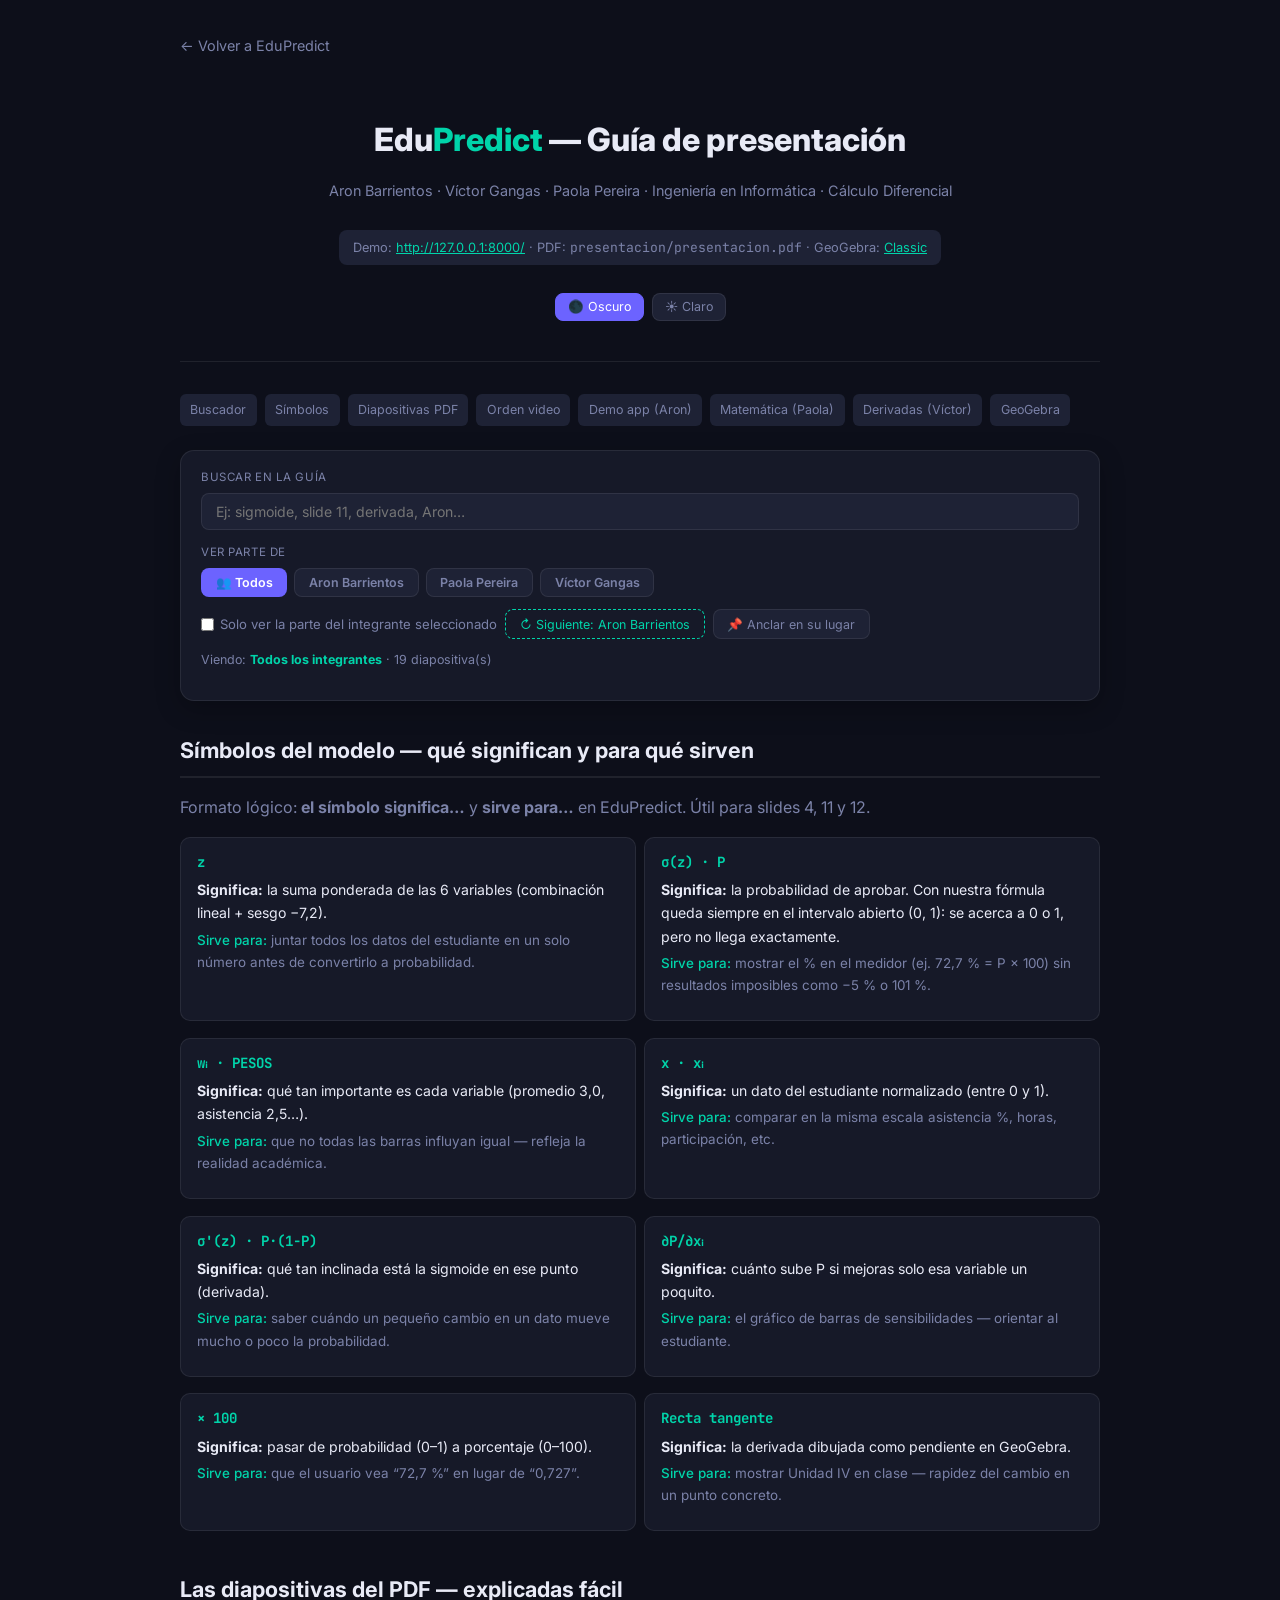
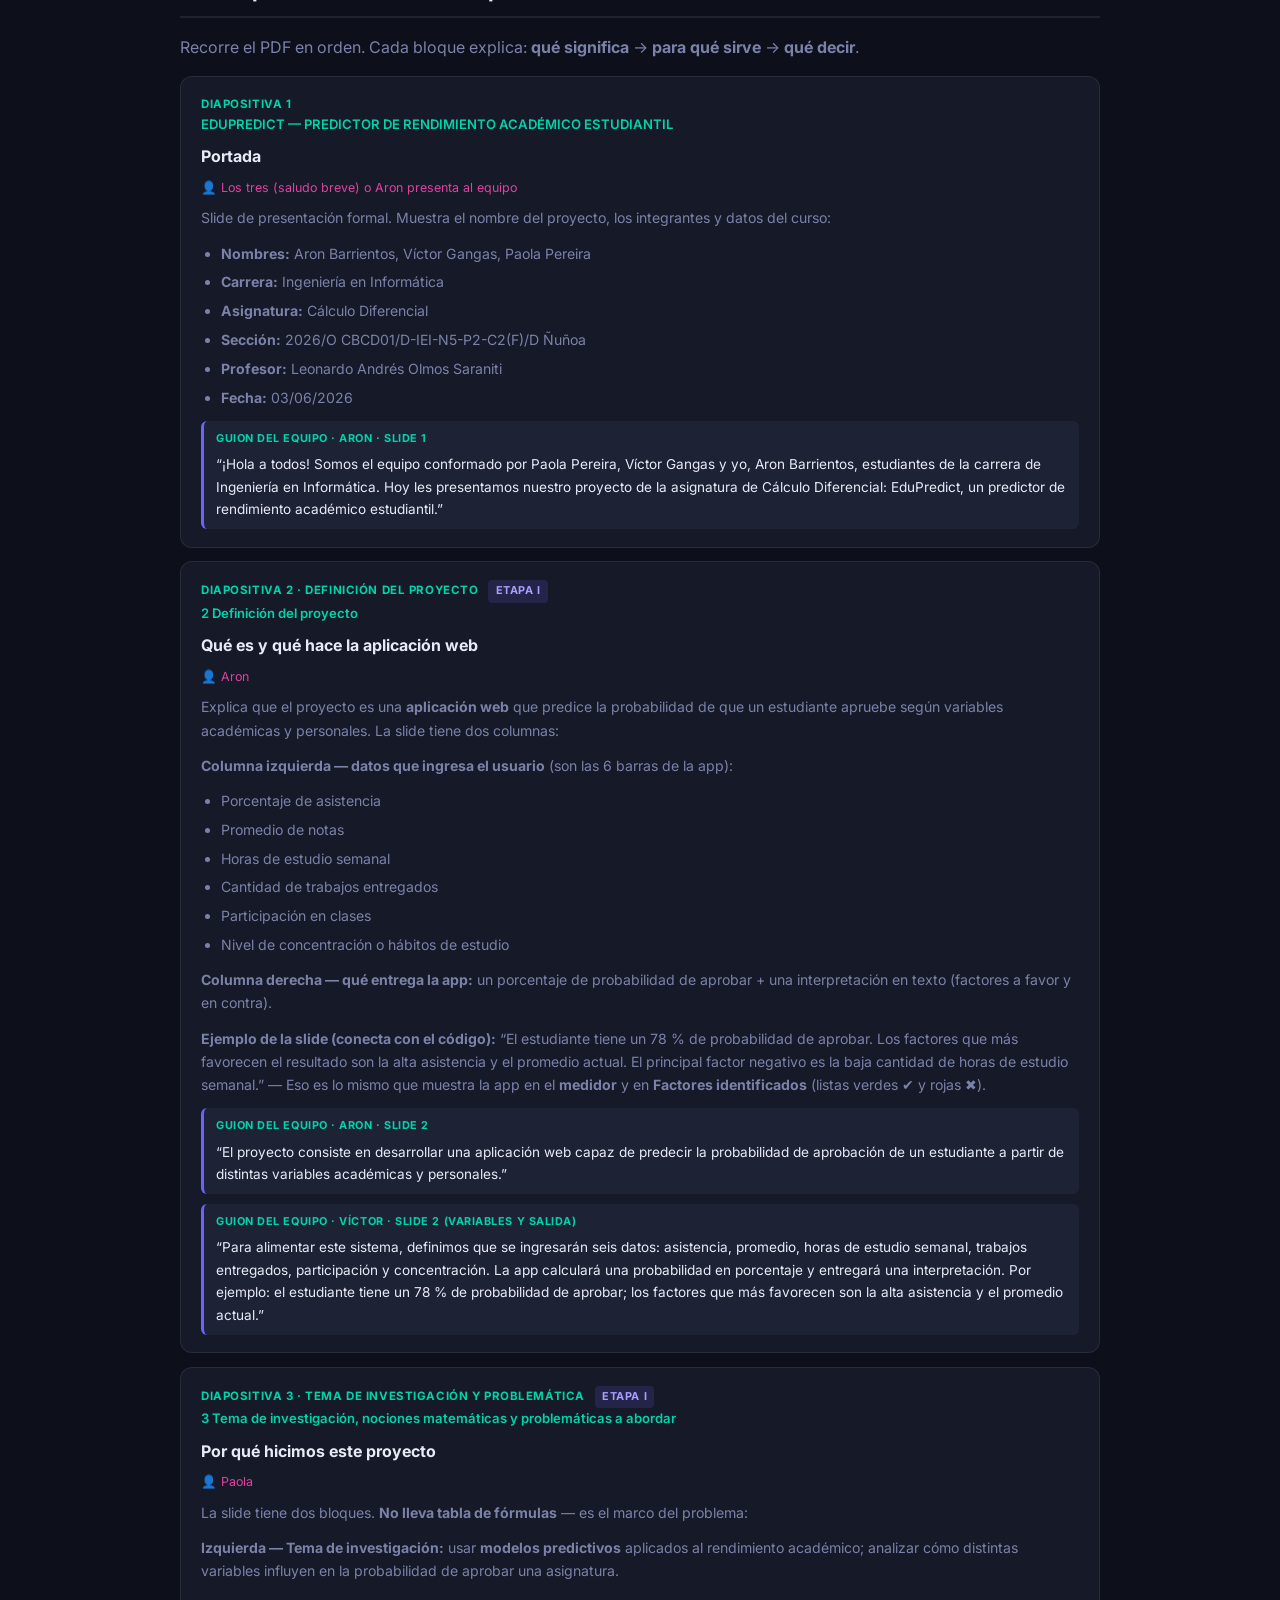
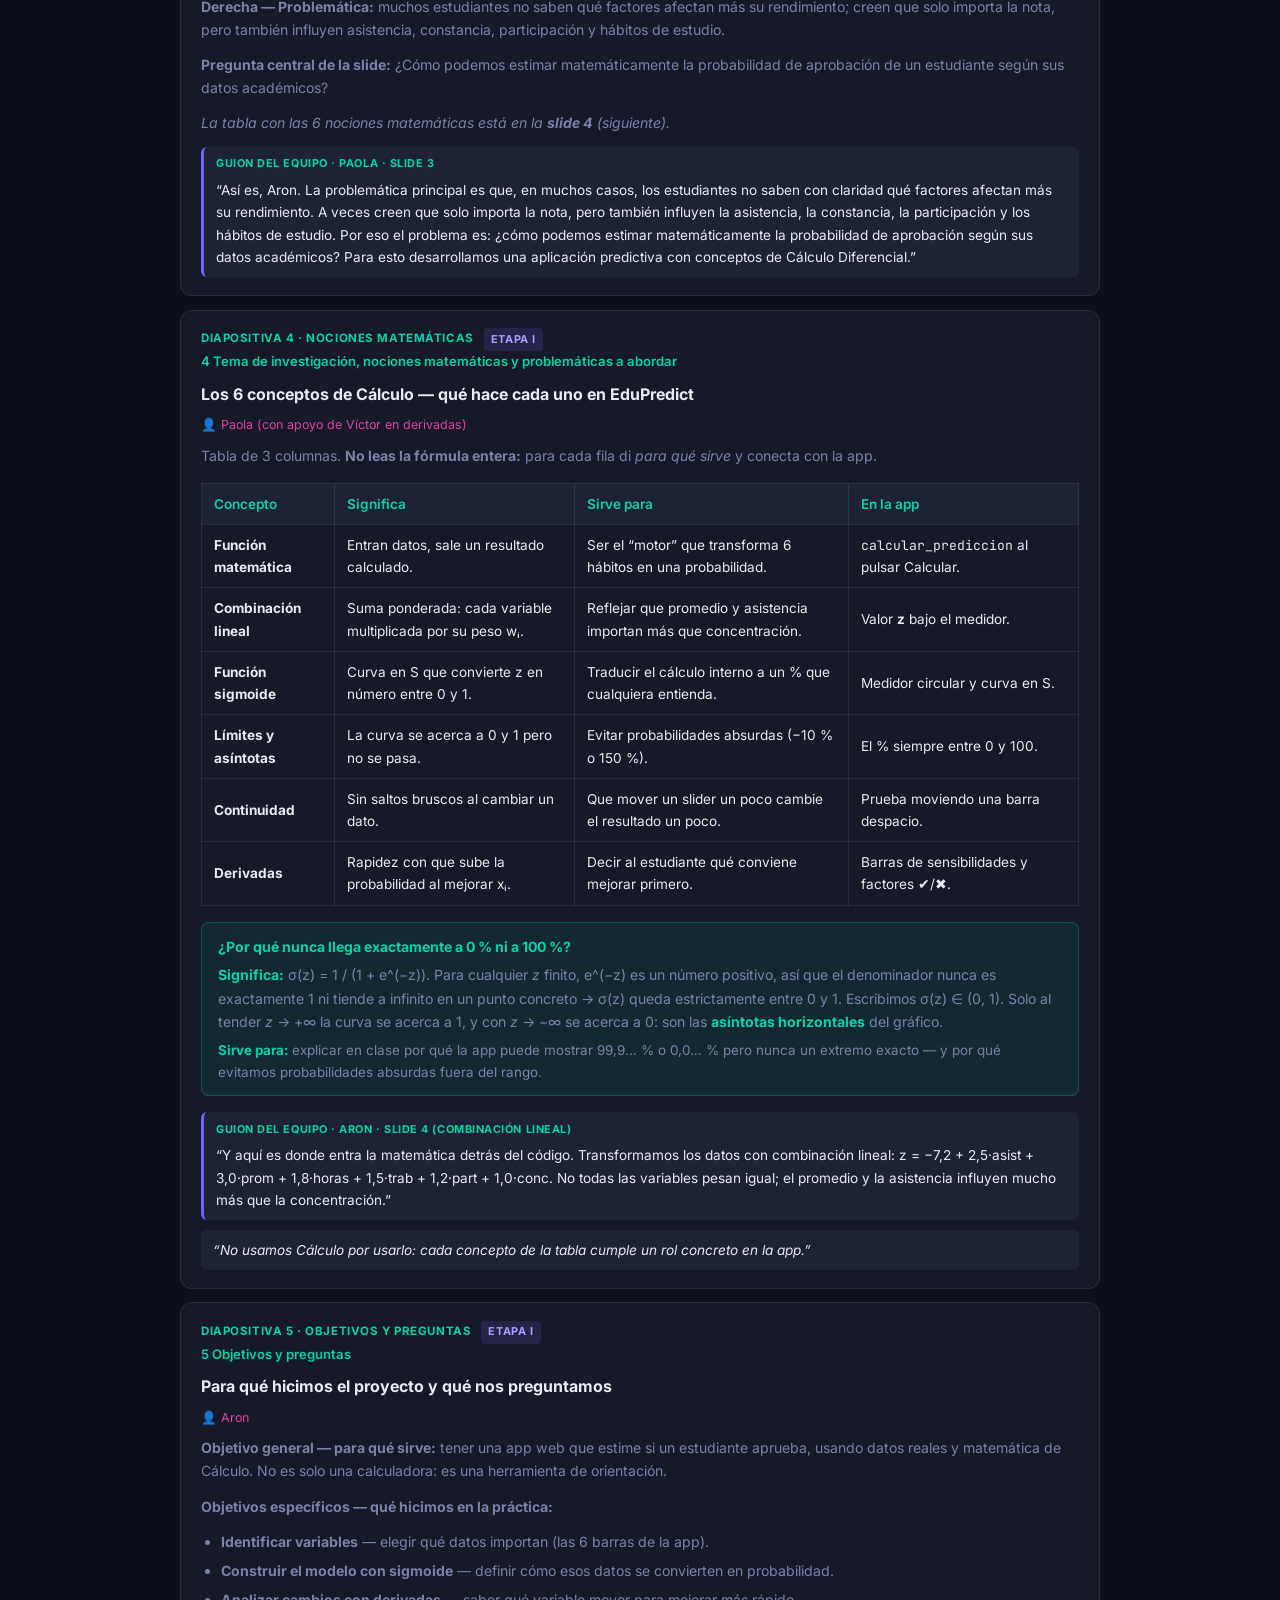
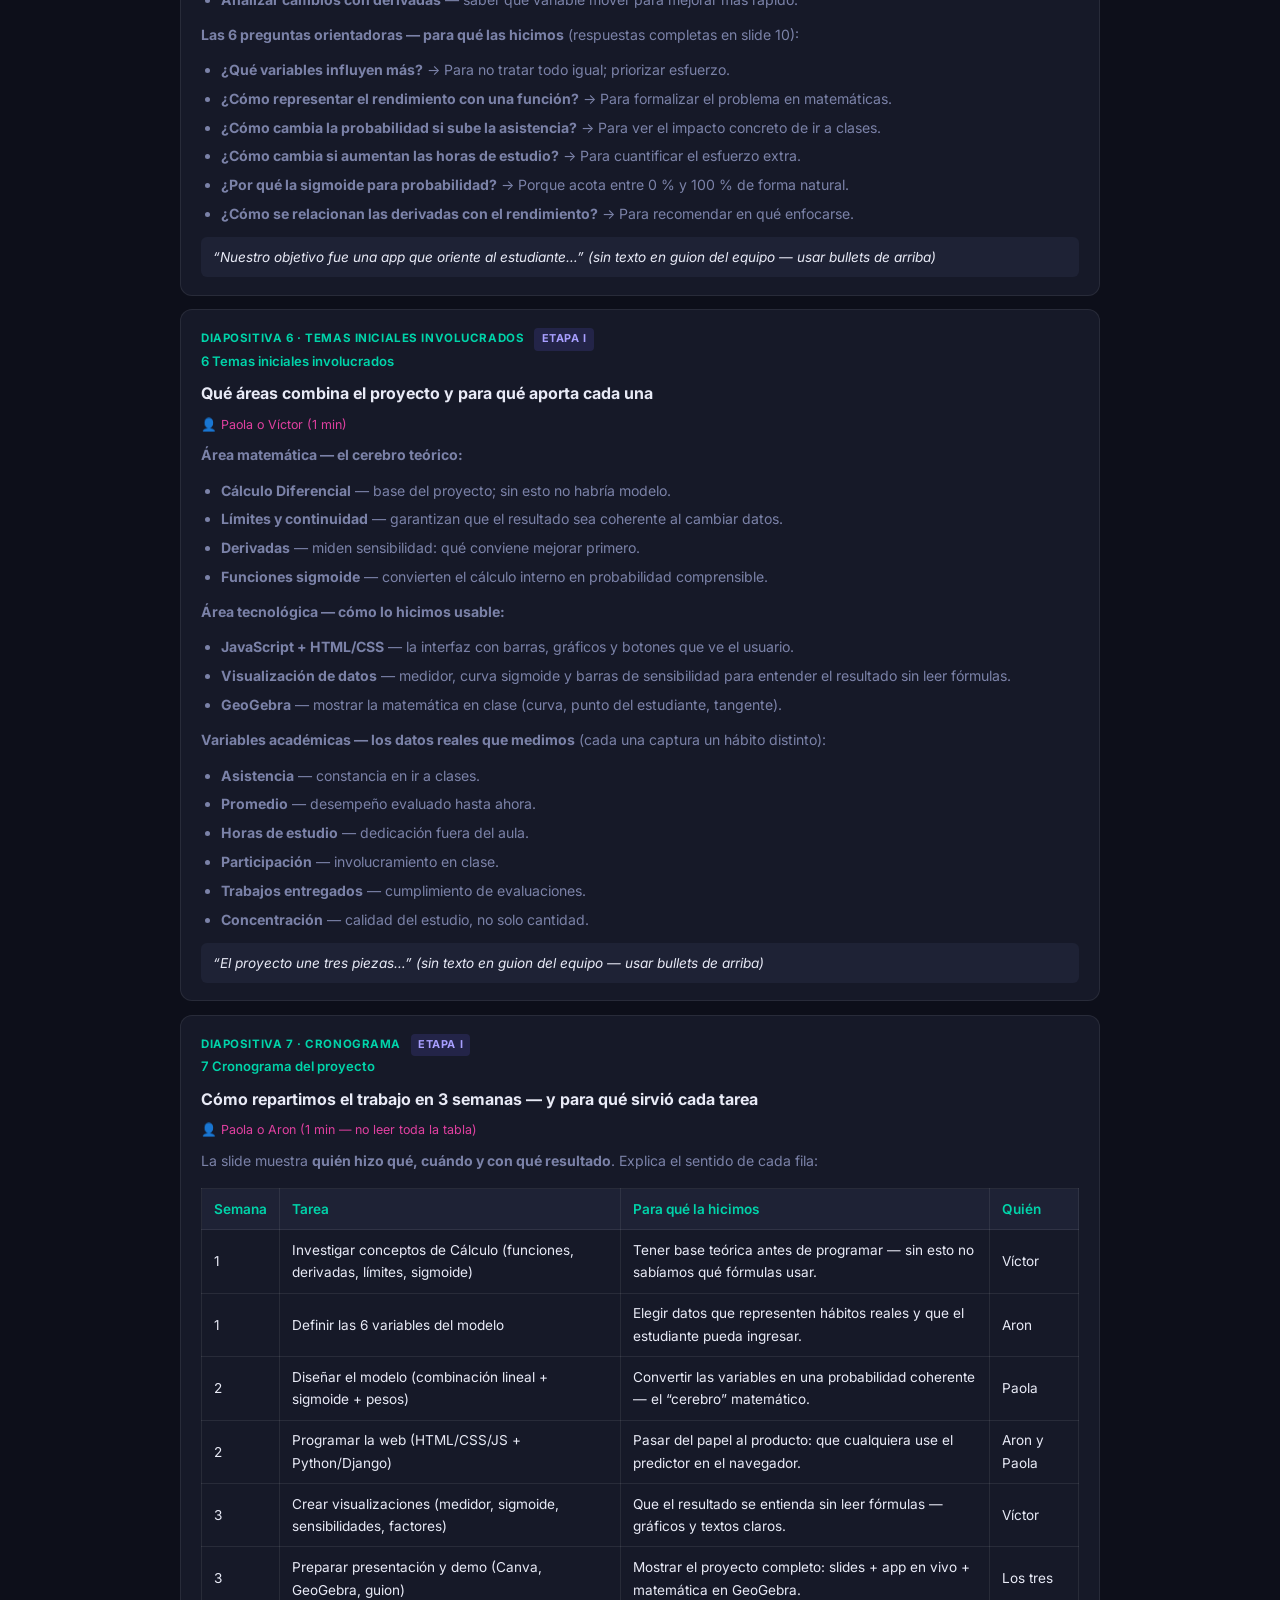
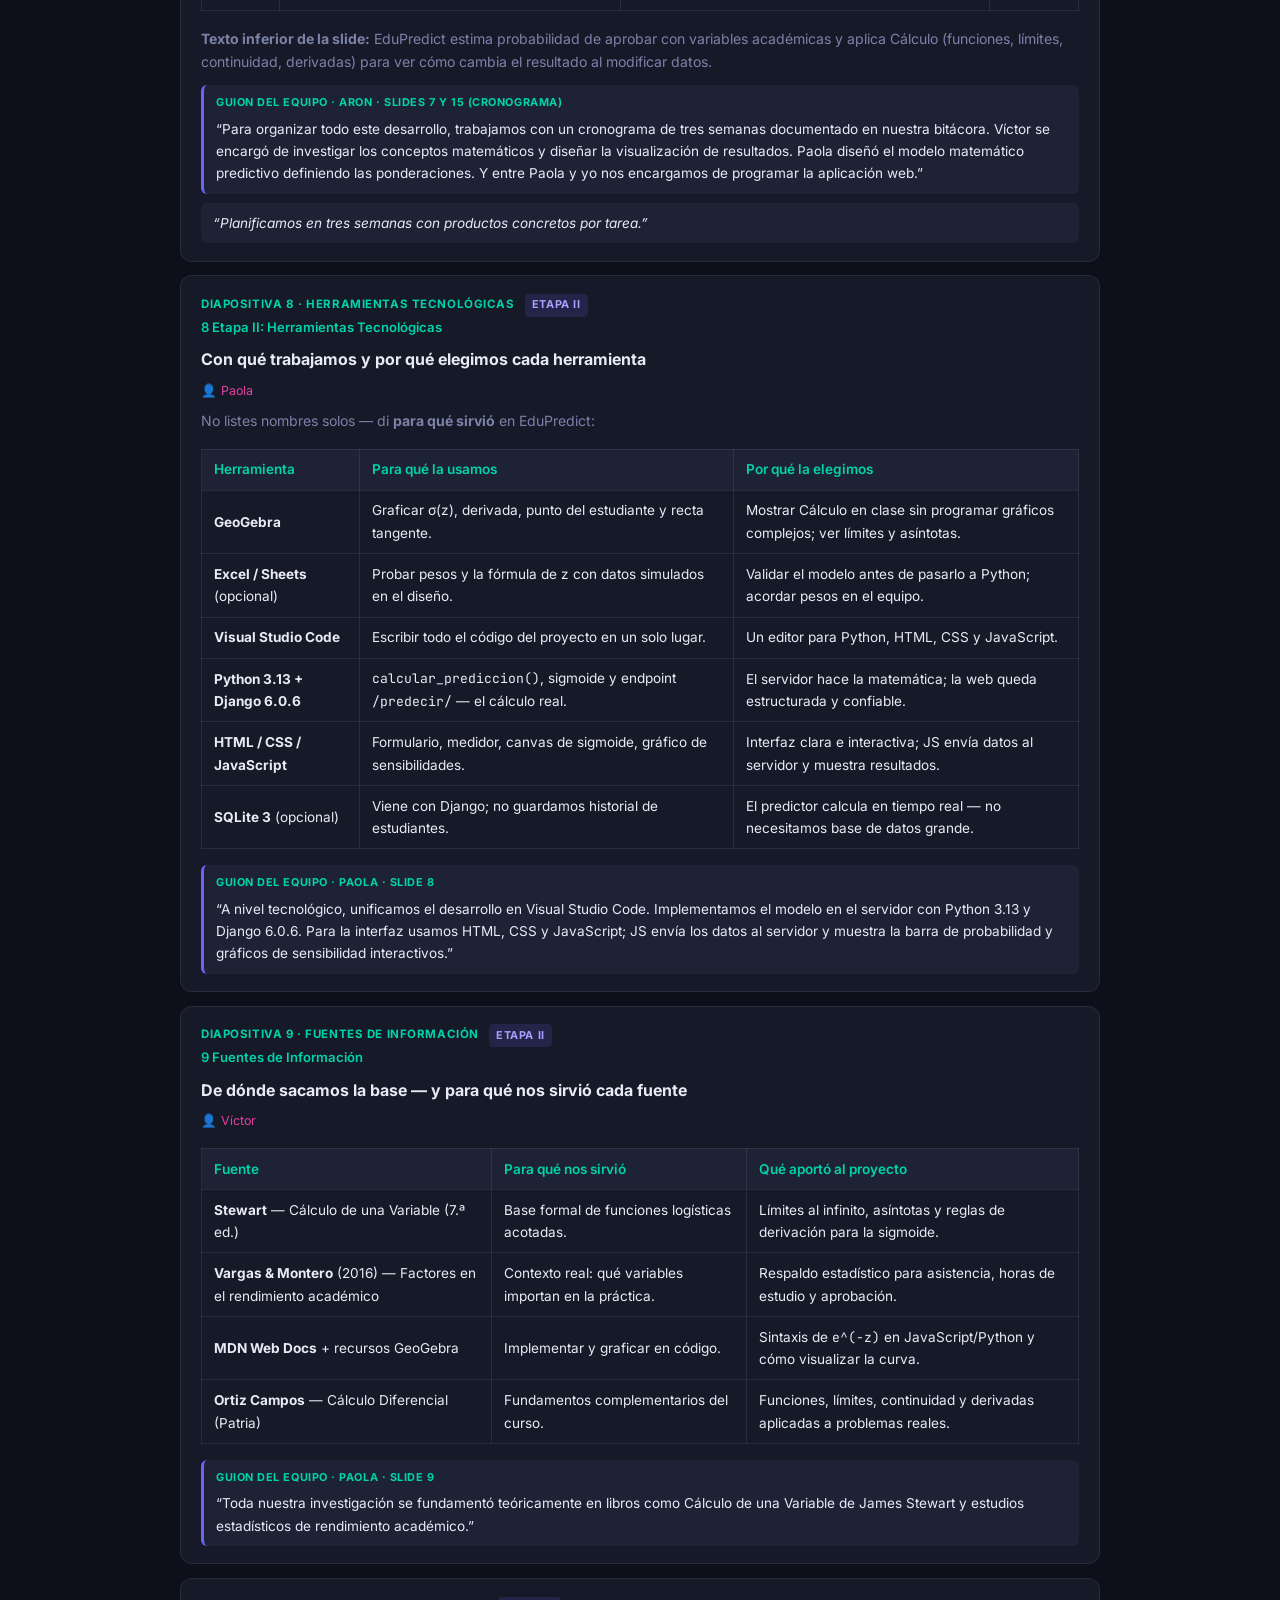
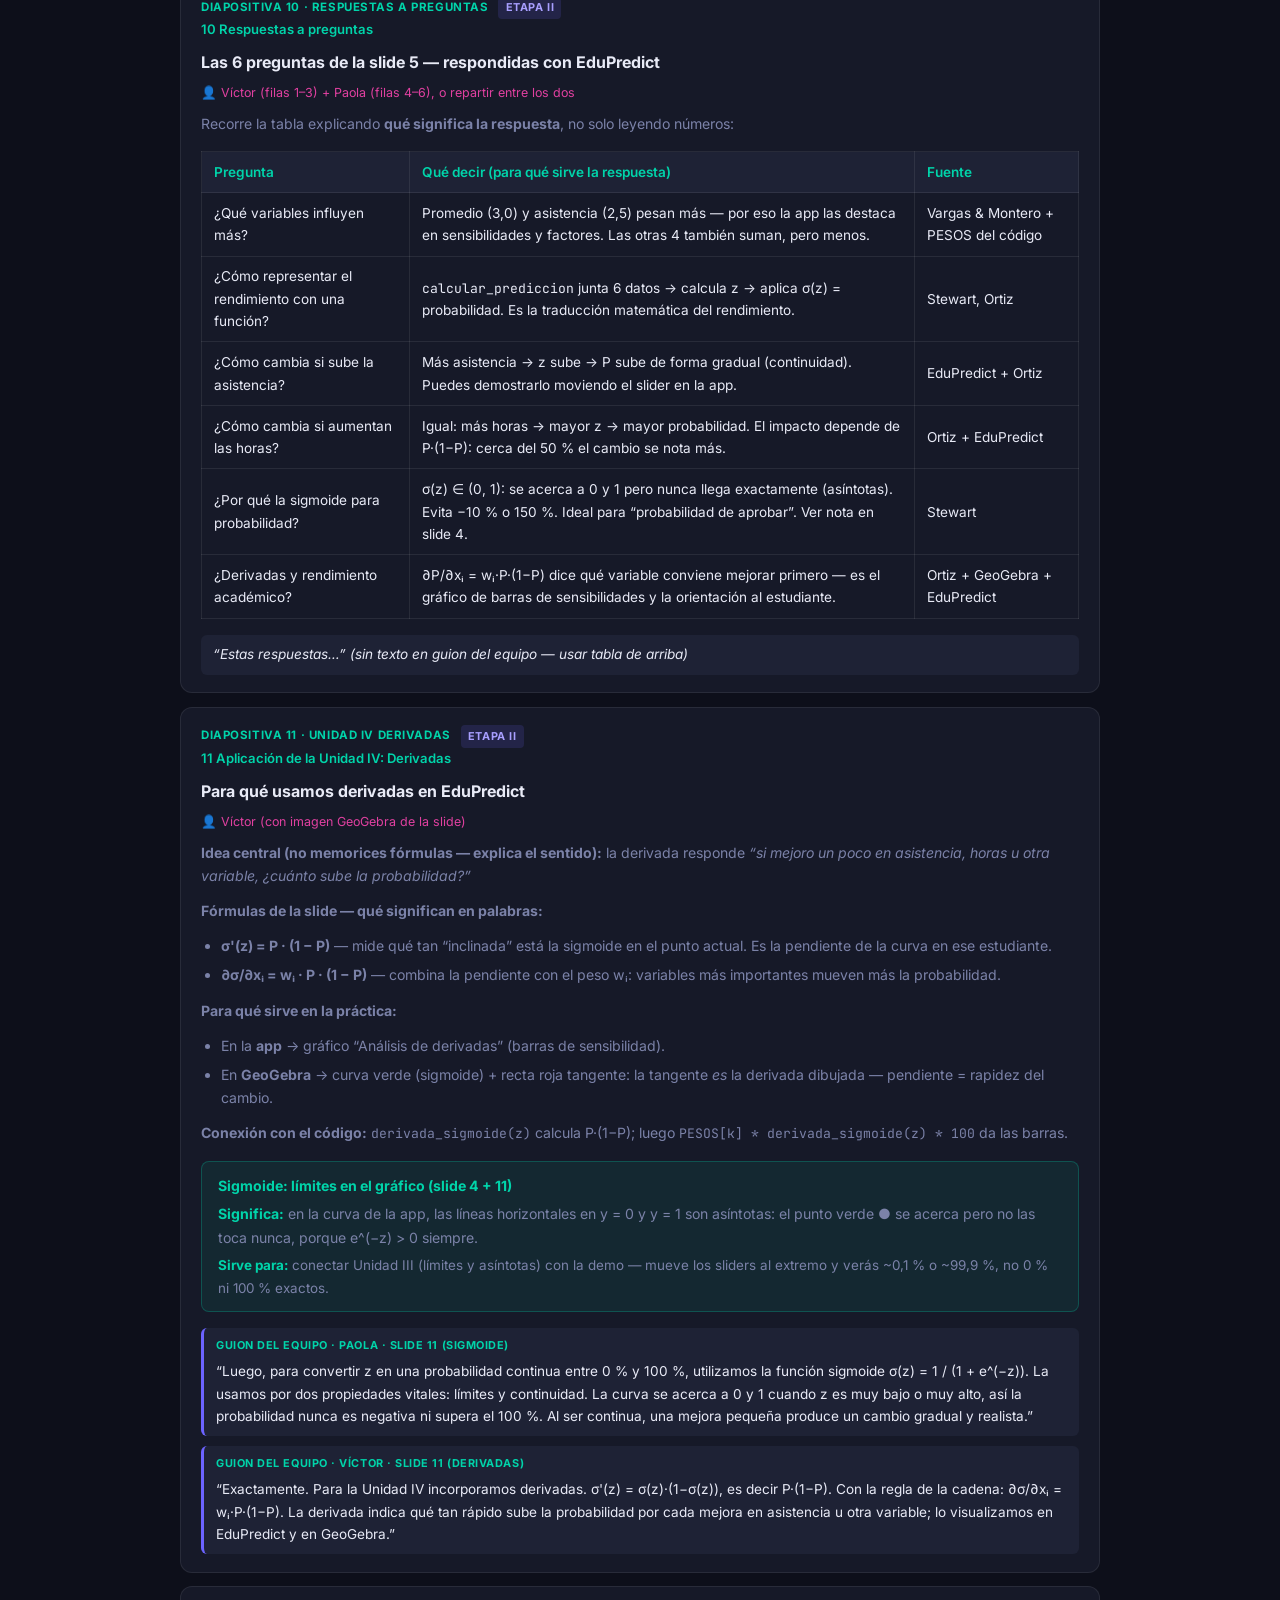
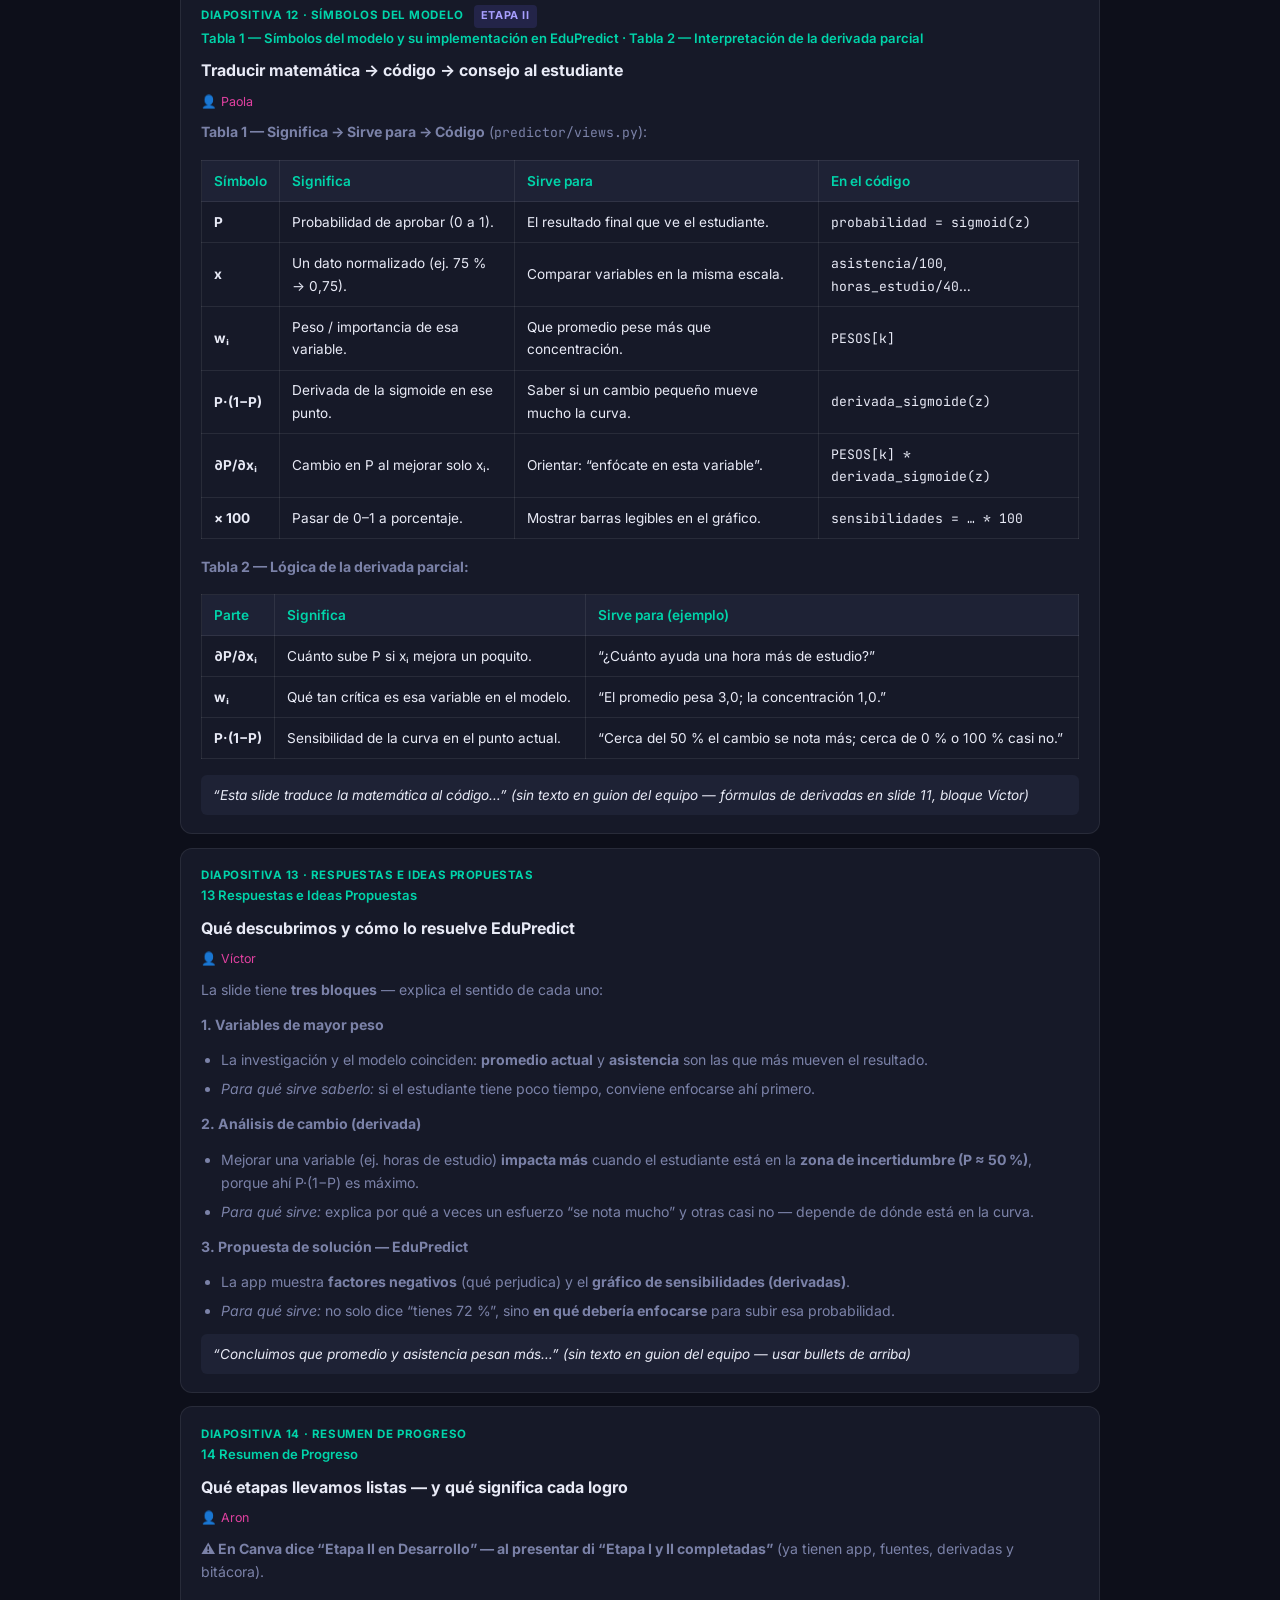
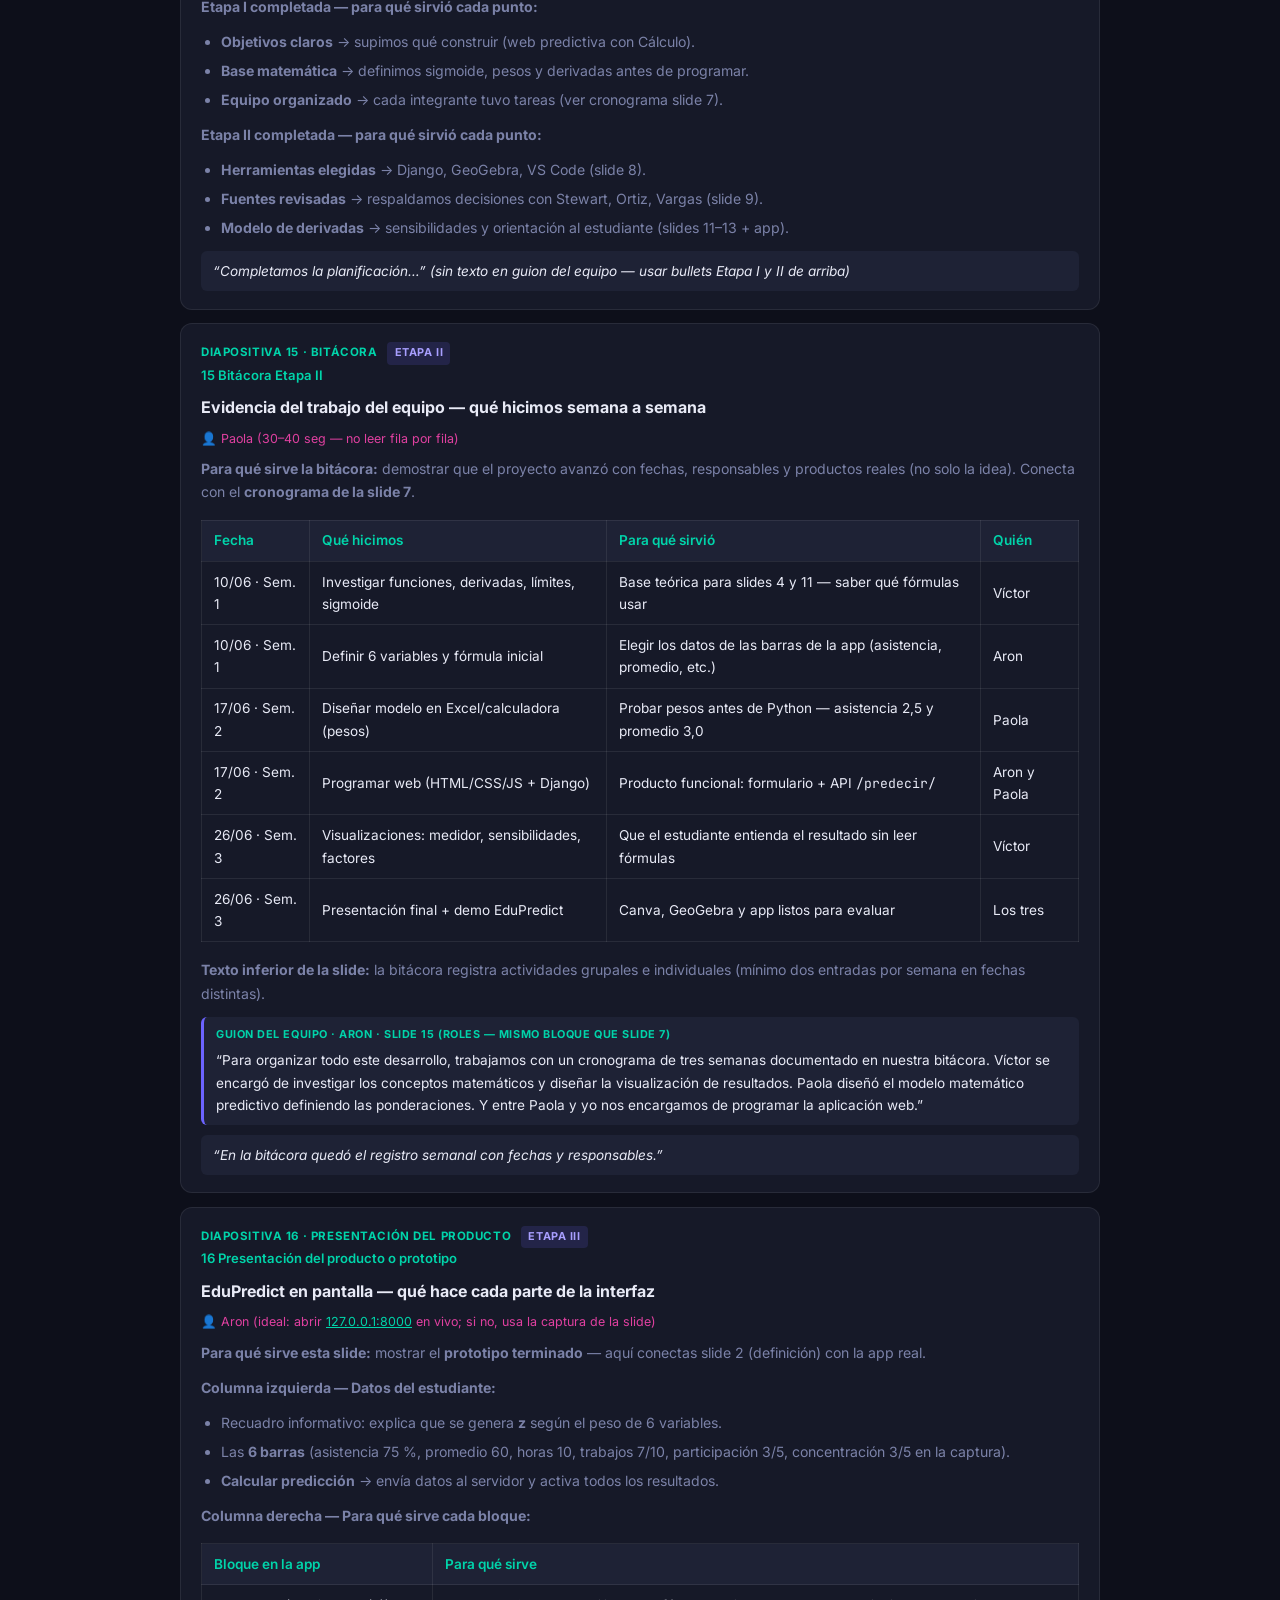
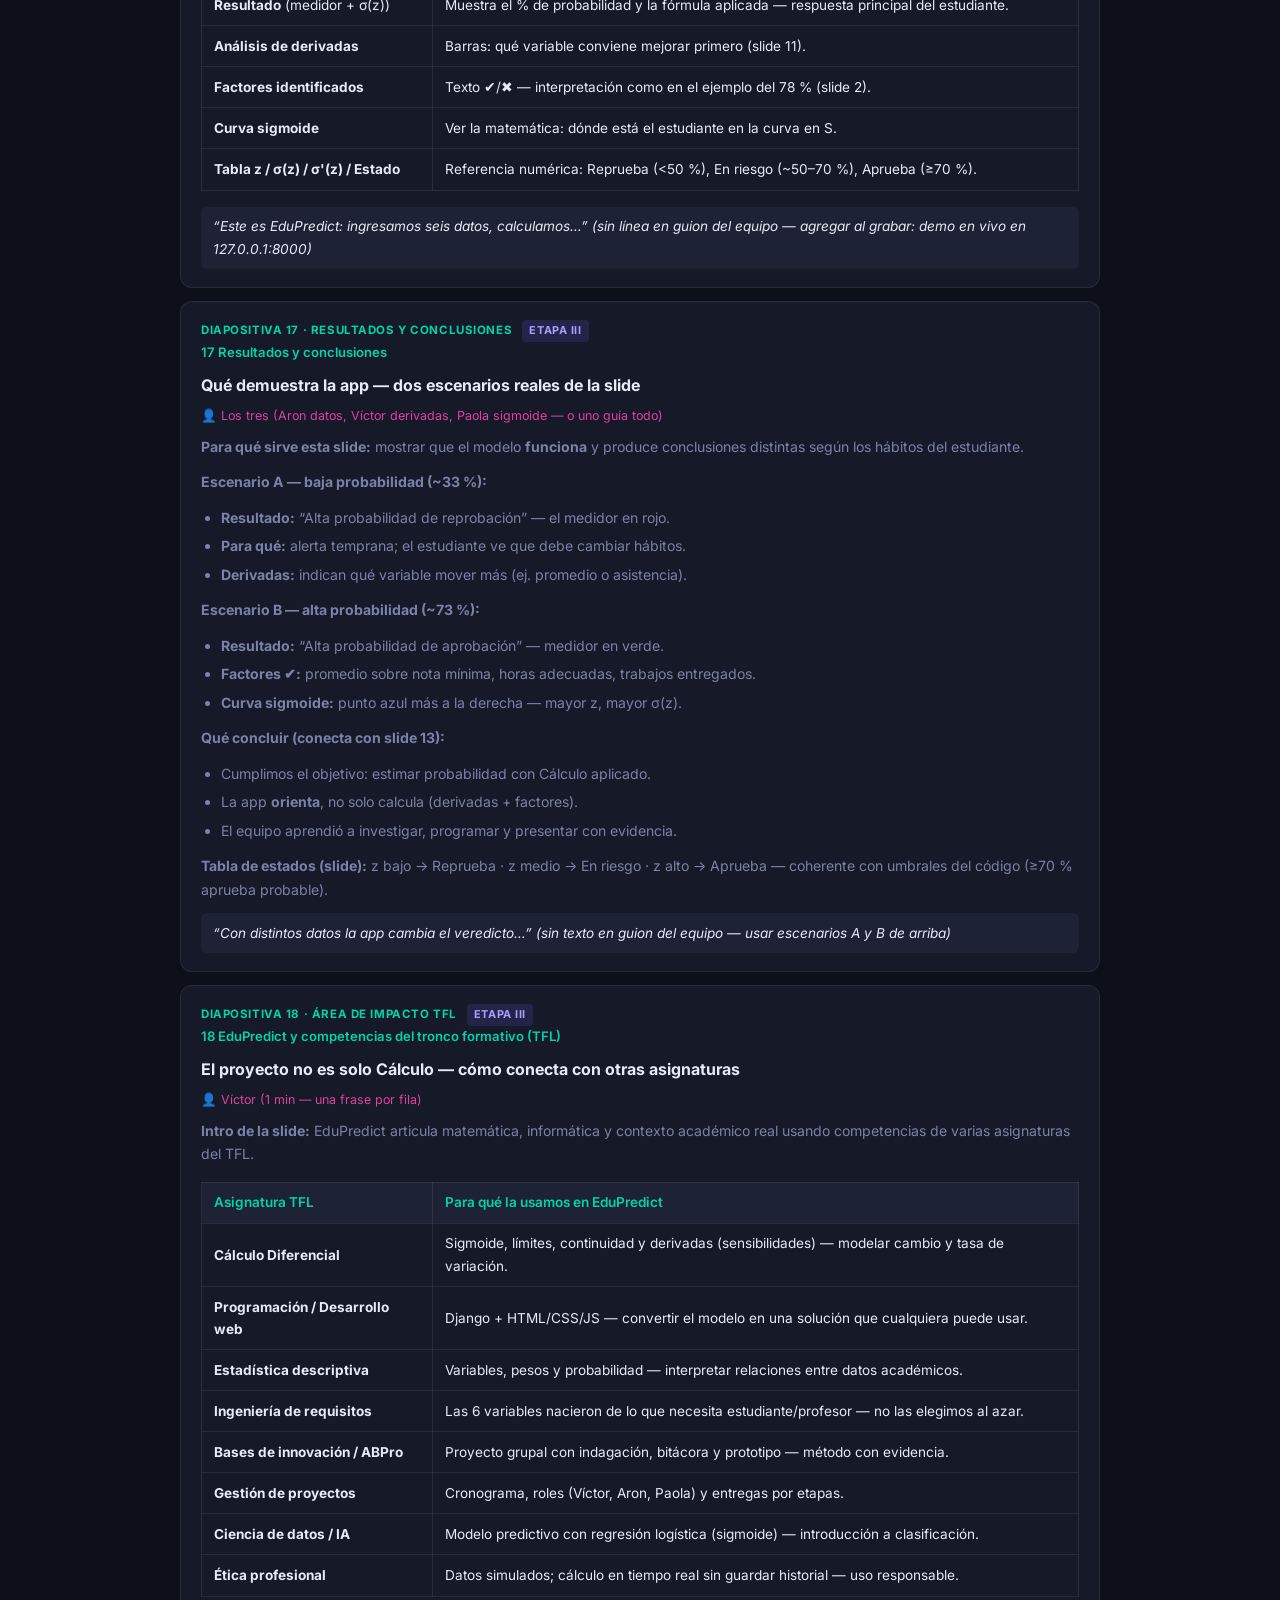
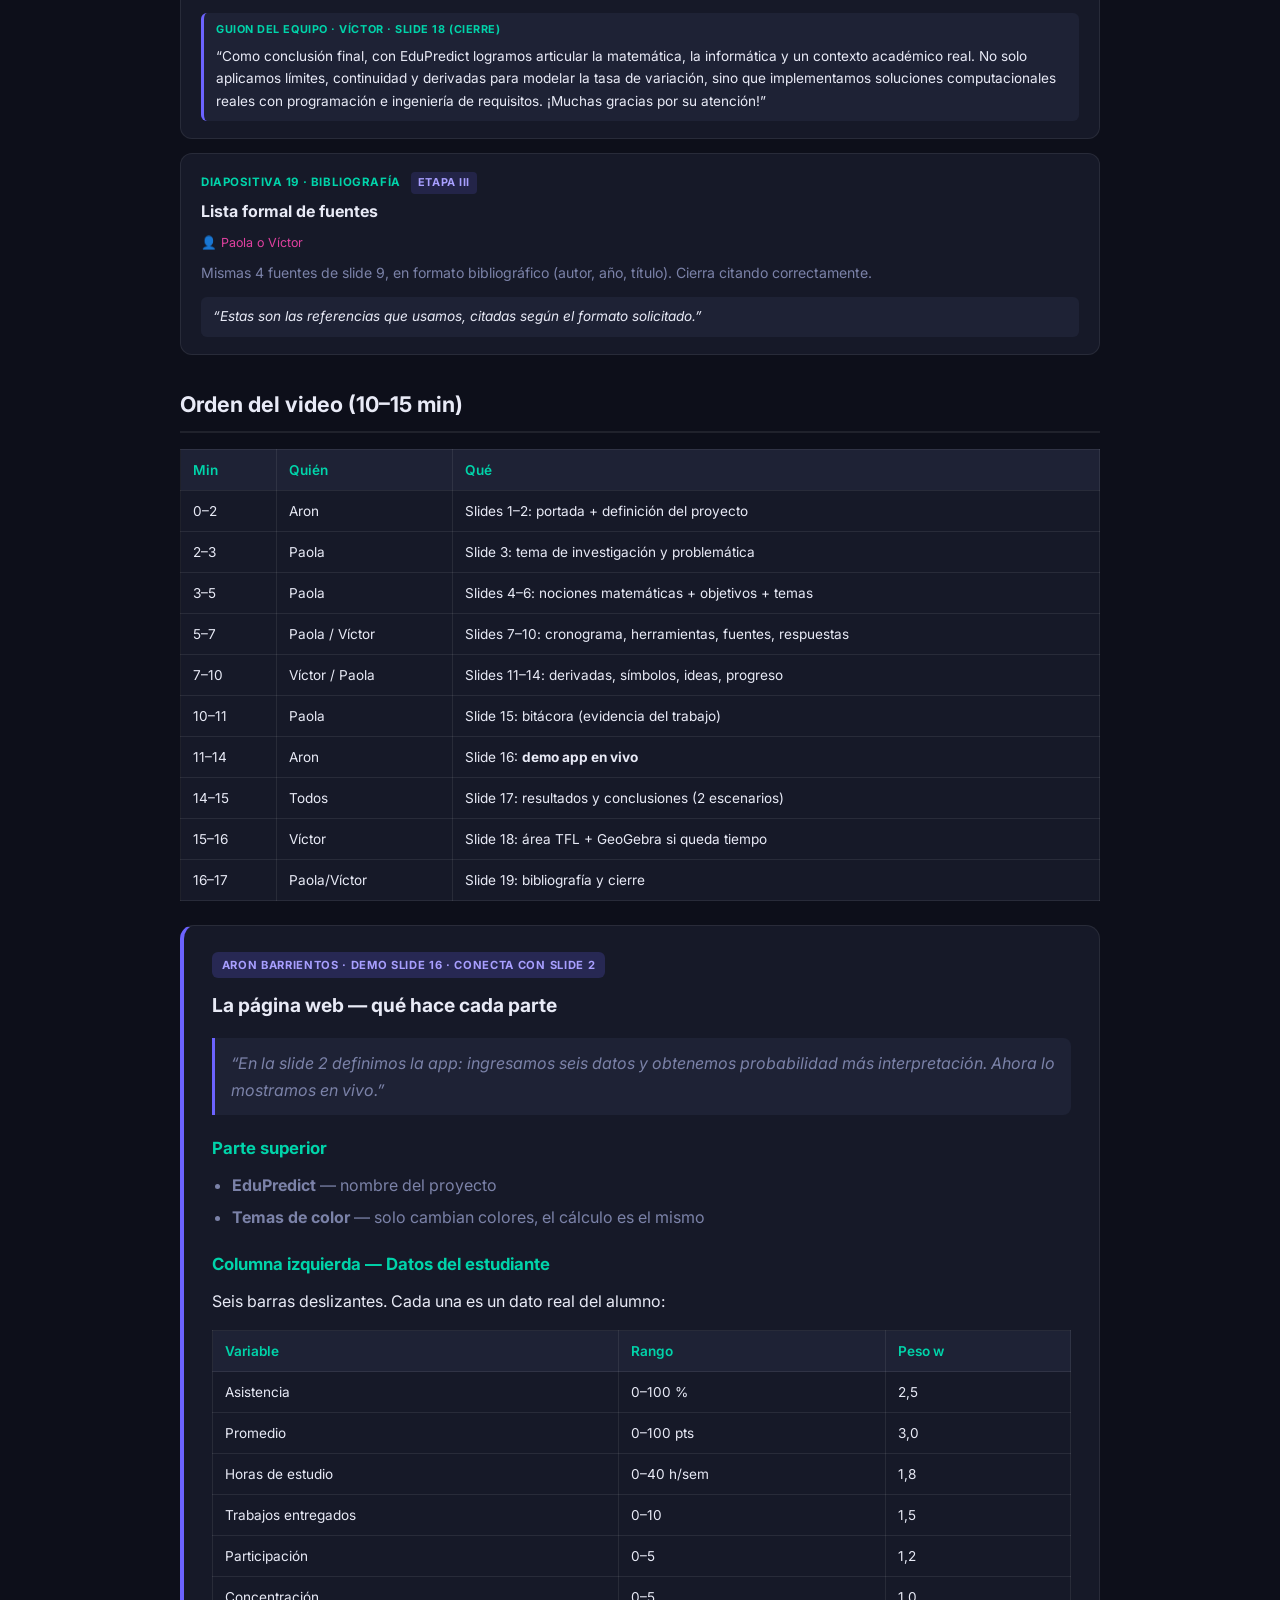
==== commit 23624480: "Fix subida PDF: pasar solicitud al include del panel admin" ====
--- a/static/presentacion/guia.html
+++ b/static/presentacion/guia.html
@@ -335,6 +335,18 @@
     .logic-card .means { color: var(--text); margin: .25rem 0; }
     .logic-card .for { color: var(--muted); font-size: .84rem; }
     .logic-card .for strong { color: var(--accent2); font-weight: 500; }
+    .math-note {
+      margin: 1rem 0;
+      padding: .75rem 1rem;
+      background: rgba(0,212,170,.08);
+      border: 1px solid rgba(0,212,170,.25);
+      border-radius: 8px;
+      font-size: .88rem;
+      color: var(--text);
+    }
+    .math-note strong { color: var(--accent2); }
+    .math-note .means { margin: .35rem 0; }
+    .math-note .for { color: var(--muted); margin: .35rem 0 0; font-size: .84rem; }
     .logic-grid { display: grid; gap: .5rem; margin: 1rem 0; }
     @media (min-width: 640px) { .logic-grid { grid-template-columns: 1fr 1fr; } }
     .no-results {
@@ -407,8 +419,8 @@
       </div>
       <div class="logic-card filterable" data-speakers="aron paola victor">
         <span class="sym">σ(z) · P</span>
-        <p class="means"><strong>Significa:</strong> la probabilidad de aprobar, un valor entre 0 y 1.</p>
-        <p class="for"><strong>Sirve para:</strong> mostrar el % en el medidor (ej. 72,7 % = P × 100).</p>
+        <p class="means"><strong>Significa:</strong> la probabilidad de aprobar. Con nuestra fórmula queda siempre en el intervalo abierto (0, 1): se acerca a 0 o 1, pero no llega exactamente.</p>
+        <p class="for"><strong>Sirve para:</strong> mostrar el % en el medidor (ej. 72,7 % = P × 100) sin resultados imposibles como −5 % o 101 %.</p>
       </div>
       <div class="logic-card filterable" data-speakers="paola victor">
         <span class="sym">wᵢ · PESOS</span>
@@ -544,6 +556,11 @@
           </tr>
         </tbody>
       </table>
+      <div class="math-note filterable" data-speakers="paola victor">
+        <strong>¿Por qué nunca llega exactamente a 0 % ni a 100 %?</strong>
+        <p class="means"><strong>Significa:</strong> σ(z) = 1 / (1 + e^(−z)). Para cualquier <em>z</em> finito, e^(−z) es un número positivo, así que el denominador nunca es exactamente 1 ni tiende a infinito en un punto concreto → σ(z) queda estrictamente entre 0 y 1. Escribimos σ(z) ∈ (0, 1). Solo al tender <em>z</em> → +∞ la curva se acerca a 1, y con <em>z</em> → −∞ se acerca a 0: son las <strong>asíntotas horizontales</strong> del gráfico.</p>
+        <p class="for"><strong>Sirve para:</strong> explicar en clase por qué la app puede mostrar 99,9… % o 0,0… % pero nunca un extremo exacto — y por qué evitamos probabilidades absurdas fuera del rango.</p>
+      </div>
       <div class="say guion-equipo"><span class="guion-tag">Guion del equipo · Aron · slide 4 (combinación lineal)</span>“Y aquí es donde entra la matemática detrás del código. Transformamos los datos con combinación lineal: z = −7,2 + 2,5·asist + 3,0·prom + 1,8·horas + 1,5·trab + 1,2·part + 1,0·conc. No todas las variables pesan igual; el promedio y la asistencia influyen mucho más que la concentración.”</div>
       <div class="say">“No usamos Cálculo por usarlo: cada concepto de la tabla cumple un rol concreto en la app.”</div>
     </div>
@@ -762,7 +779,7 @@
           </tr>
           <tr>
             <td>¿Por qué la sigmoide para probabilidad?</td>
-            <td>σ(z) siempre queda entre 0 y 1 — los límites y asíntotas evitan porcentajes imposibles. Por eso es ideal para “probabilidad de aprobar”.</td>
+            <td>σ(z) ∈ (0, 1): se acerca a 0 y 1 pero nunca llega exactamente (asíntotas). Evita −10 % o 150 %. Ideal para “probabilidad de aprobar”. Ver nota en slide 4.</td>
             <td>Stewart</td>
           </tr>
           <tr>
@@ -792,6 +809,11 @@
         <li>En <strong>GeoGebra</strong> → curva verde (sigmoide) + recta roja tangente: la tangente <em>es</em> la derivada dibujada — pendiente = rapidez del cambio.</li>
       </ul>
       <p><strong>Conexión con el código:</strong> <code>derivada_sigmoide(z)</code> calcula P·(1−P); luego <code>PESOS[k] * derivada_sigmoide(z) * 100</code> da las barras.</p>
+      <div class="math-note filterable" data-speakers="paola victor">
+        <strong>Sigmoide: límites en el gráfico (slide 4 + 11)</strong>
+        <p class="means"><strong>Significa:</strong> en la curva de la app, las líneas horizontales en y = 0 y y = 1 son asíntotas: el punto verde ● se acerca pero no las toca nunca, porque e^(−z) &gt; 0 siempre.</p>
+        <p class="for"><strong>Sirve para:</strong> conectar Unidad III (límites y asíntotas) con la demo — mueve los sliders al extremo y verás ~0,1 % o ~99,9 %, no 0 % ni 100 % exactos.</p>
+      </div>
       <div class="say guion-equipo"><span class="guion-tag">Guion del equipo · Paola · slide 11 (sigmoide)</span>“Luego, para convertir z en una probabilidad continua entre 0 % y 100 %, utilizamos la función sigmoide σ(z) = 1 / (1 + e^(−z)). La usamos por dos propiedades vitales: límites y continuidad. La curva se acerca a 0 y 1 cuando z es muy bajo o muy alto, así la probabilidad nunca es negativa ni supera el 100 %. Al ser continua, una mejora pequeña produce un cambio gradual y realista.”</div>
       <div class="say guion-equipo"><span class="guion-tag">Guion del equipo · Víctor · slide 11 (derivadas)</span>“Exactamente. Para la Unidad IV incorporamos derivadas. σ'(z) = σ(z)·(1−σ(z)), es decir P·(1−P). Con la regla de la cadena: ∂σ/∂xᵢ = wᵢ·P·(1−P). La derivada indica qué tan rápido sube la probabilidad por cada mejora en asistencia u otra variable; lo visualizamos en EduPredict y en GeoGebra.”</div>
     </div>
@@ -1073,7 +1095,7 @@
       <p>Cada variable suma distinto. <strong>Promedio pesa 3,0</strong> y <strong>asistencia 2,5</strong> — son las más importantes. Eso produce un número llamado <strong>z</strong>.</p>
 
       <h3>Paso 3 — Pasar a porcentaje (sigmoide)</h3>
-      <p>Con una fórmula curva (sigmoide), z se convierte en probabilidad entre 0 % y 100 %. Nunca se pasa de esos límites.</p>
+      <p>Con la sigmoide, <em>z</em> se convierte en probabilidad en el intervalo (0, 1) — es decir, entre 0 % y 100 % pero sin llegar nunca al extremo exacto: e^(−z) siempre es positivo, así que σ(z) nunca es 0 ni 1. Solo se acerca (asíntotas). Ver la nota en slide 4.</p>
       <blockquote>“Primero juntamos los datos con pesos, después la curva sigmoide lo transforma en un porcentaje.”</blockquote>
 
       <h3>Gráfico de la curva (abajo en la app)</h3>
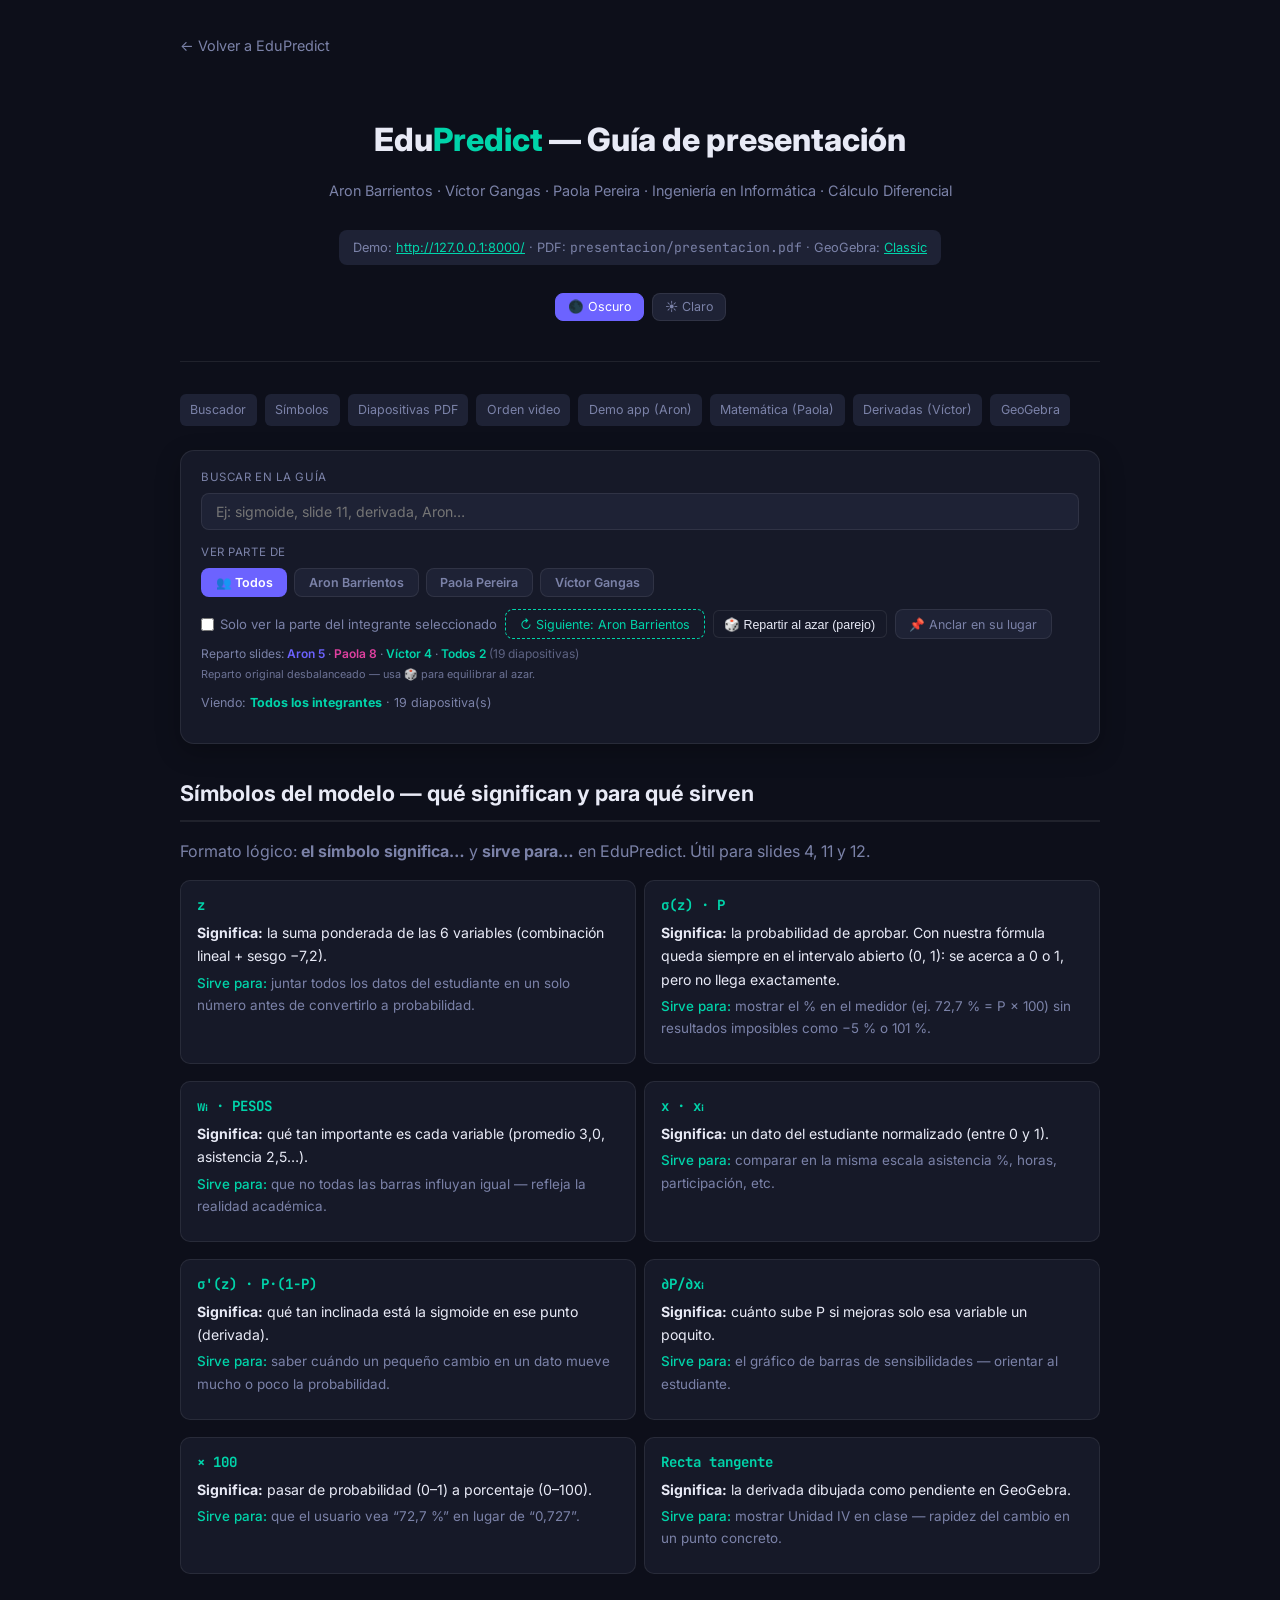
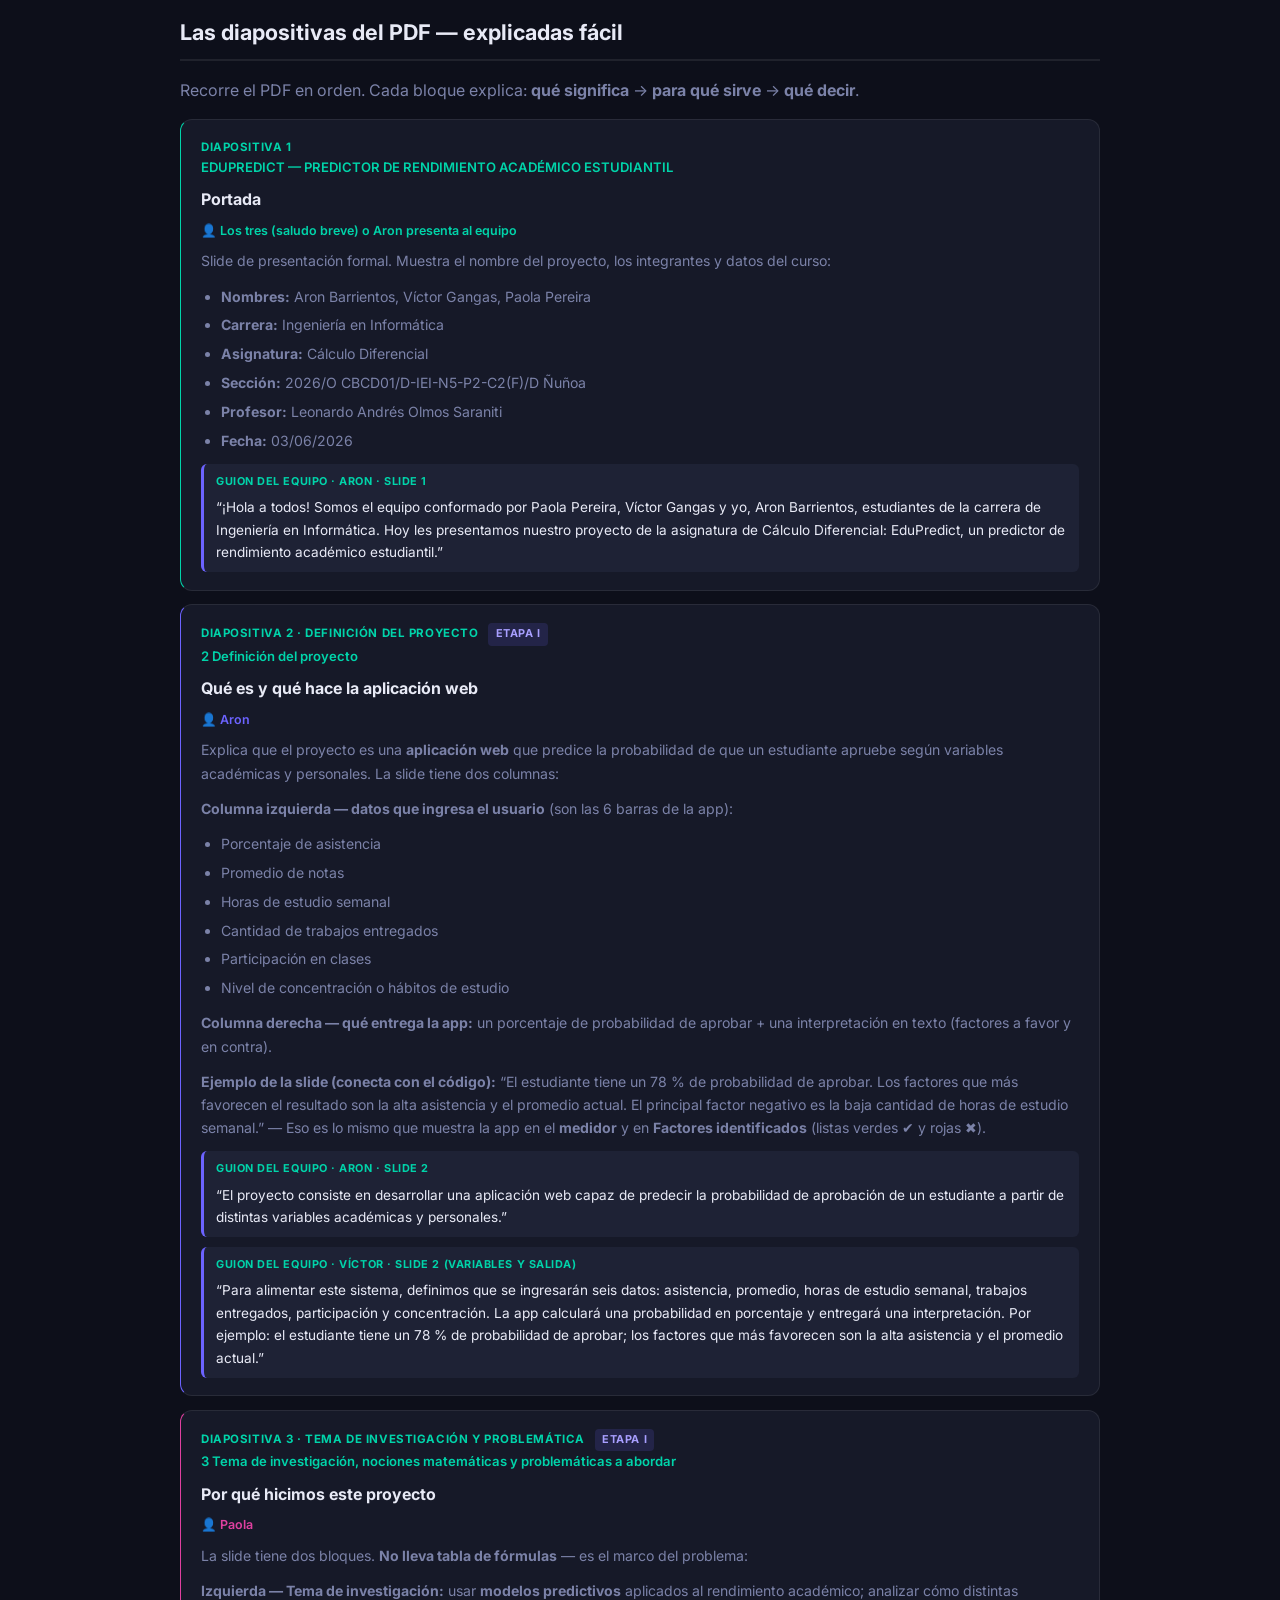
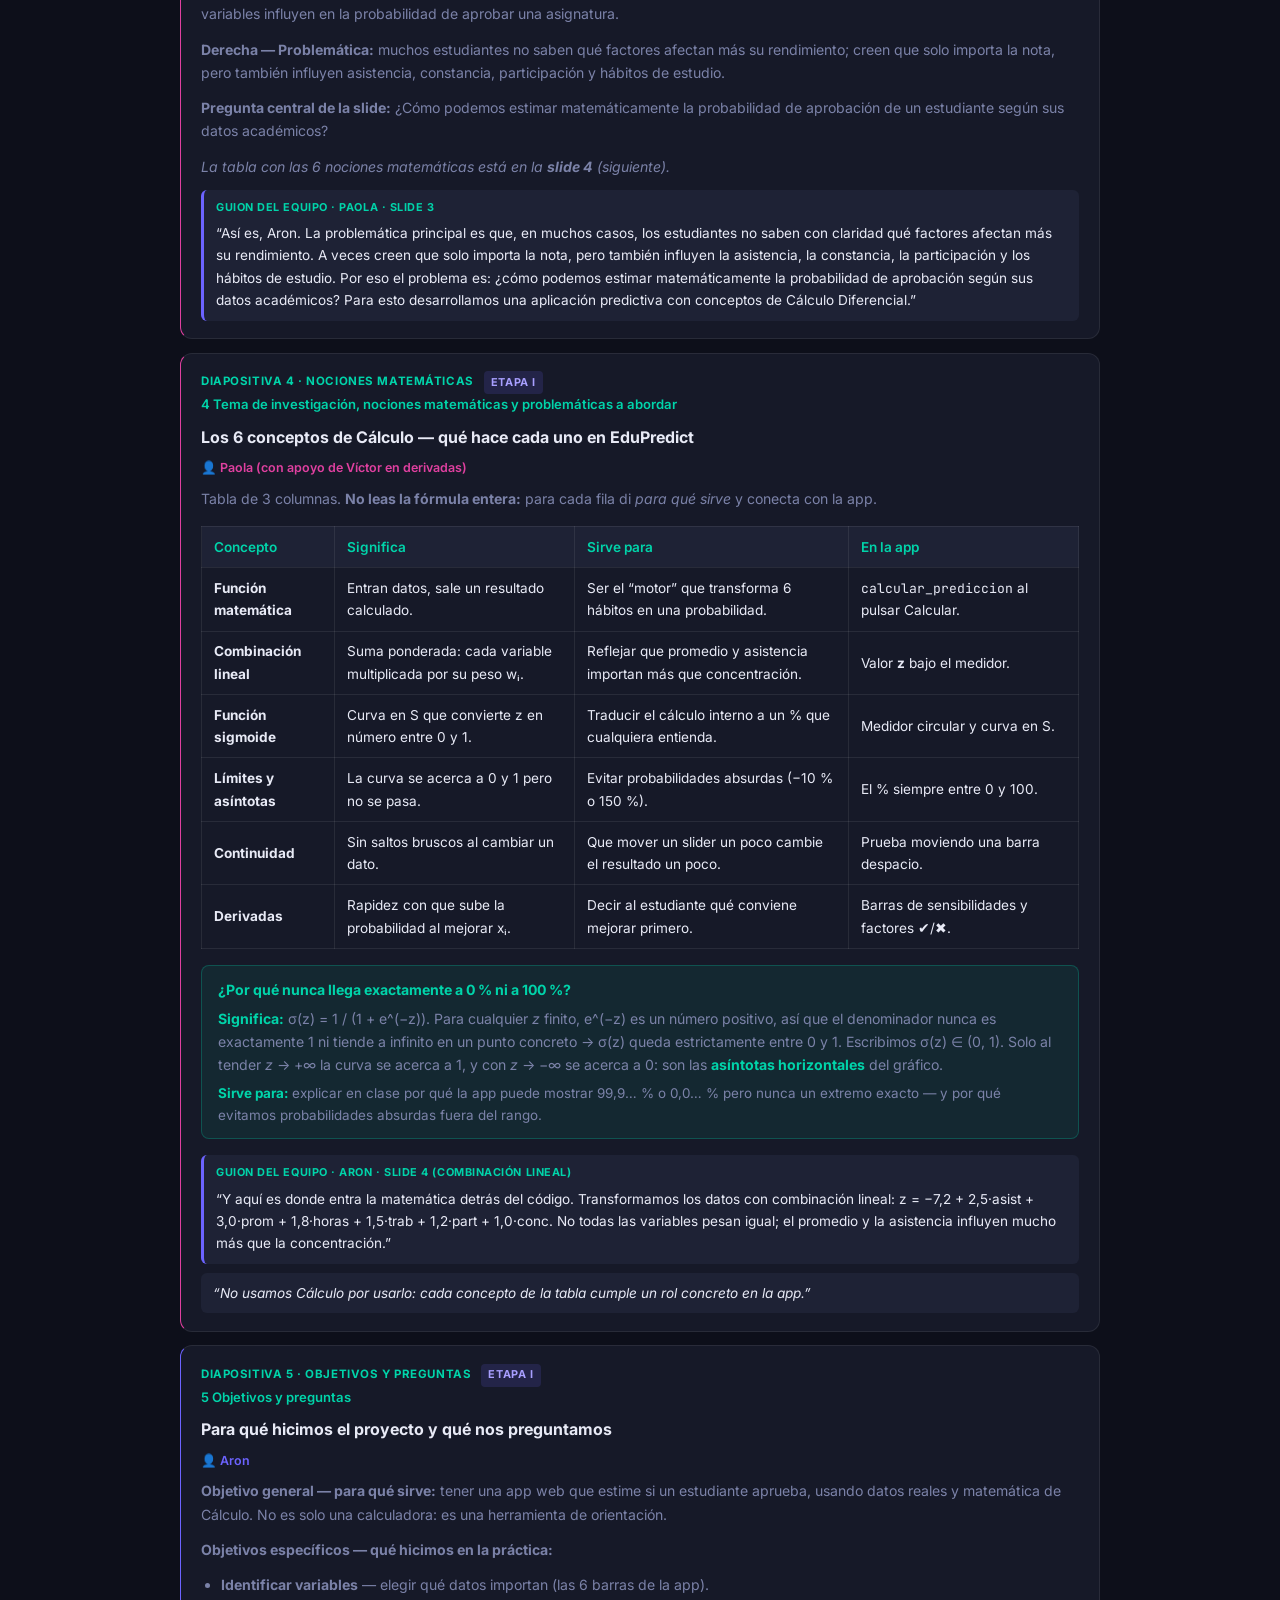
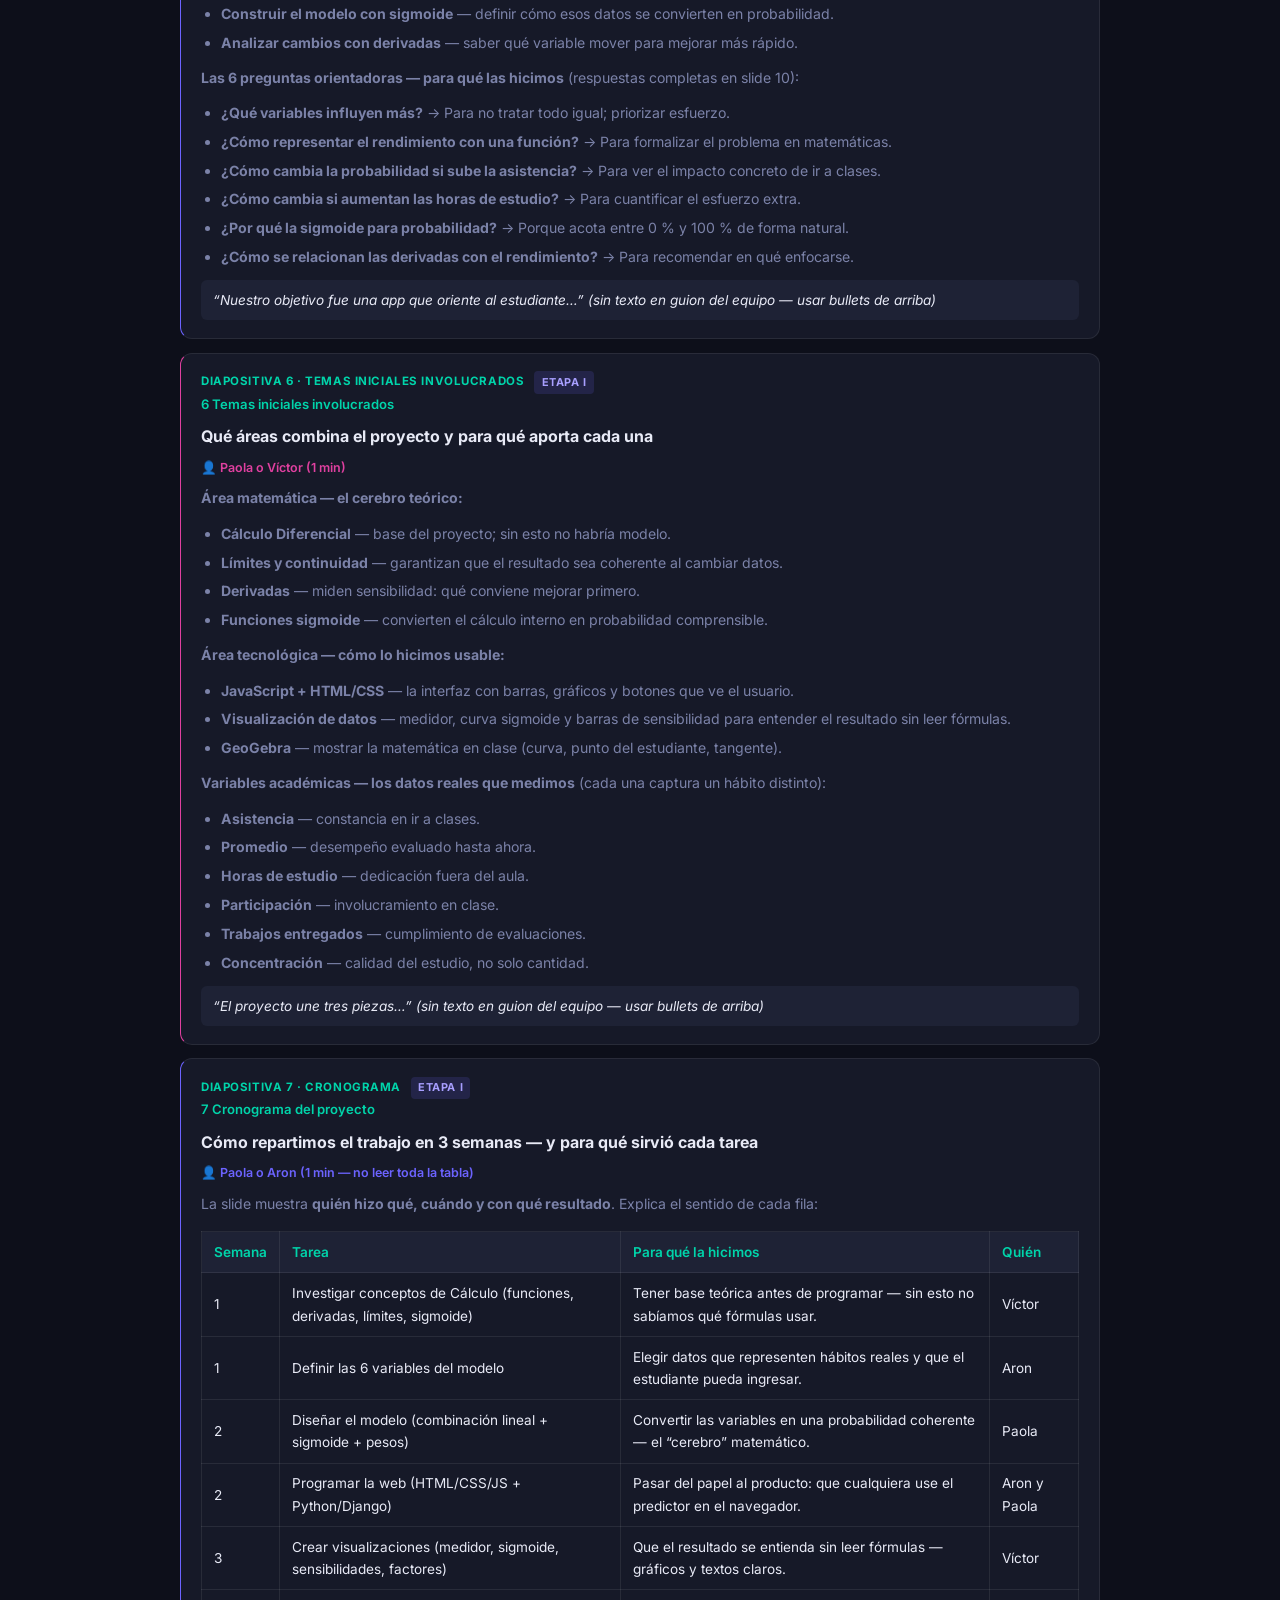
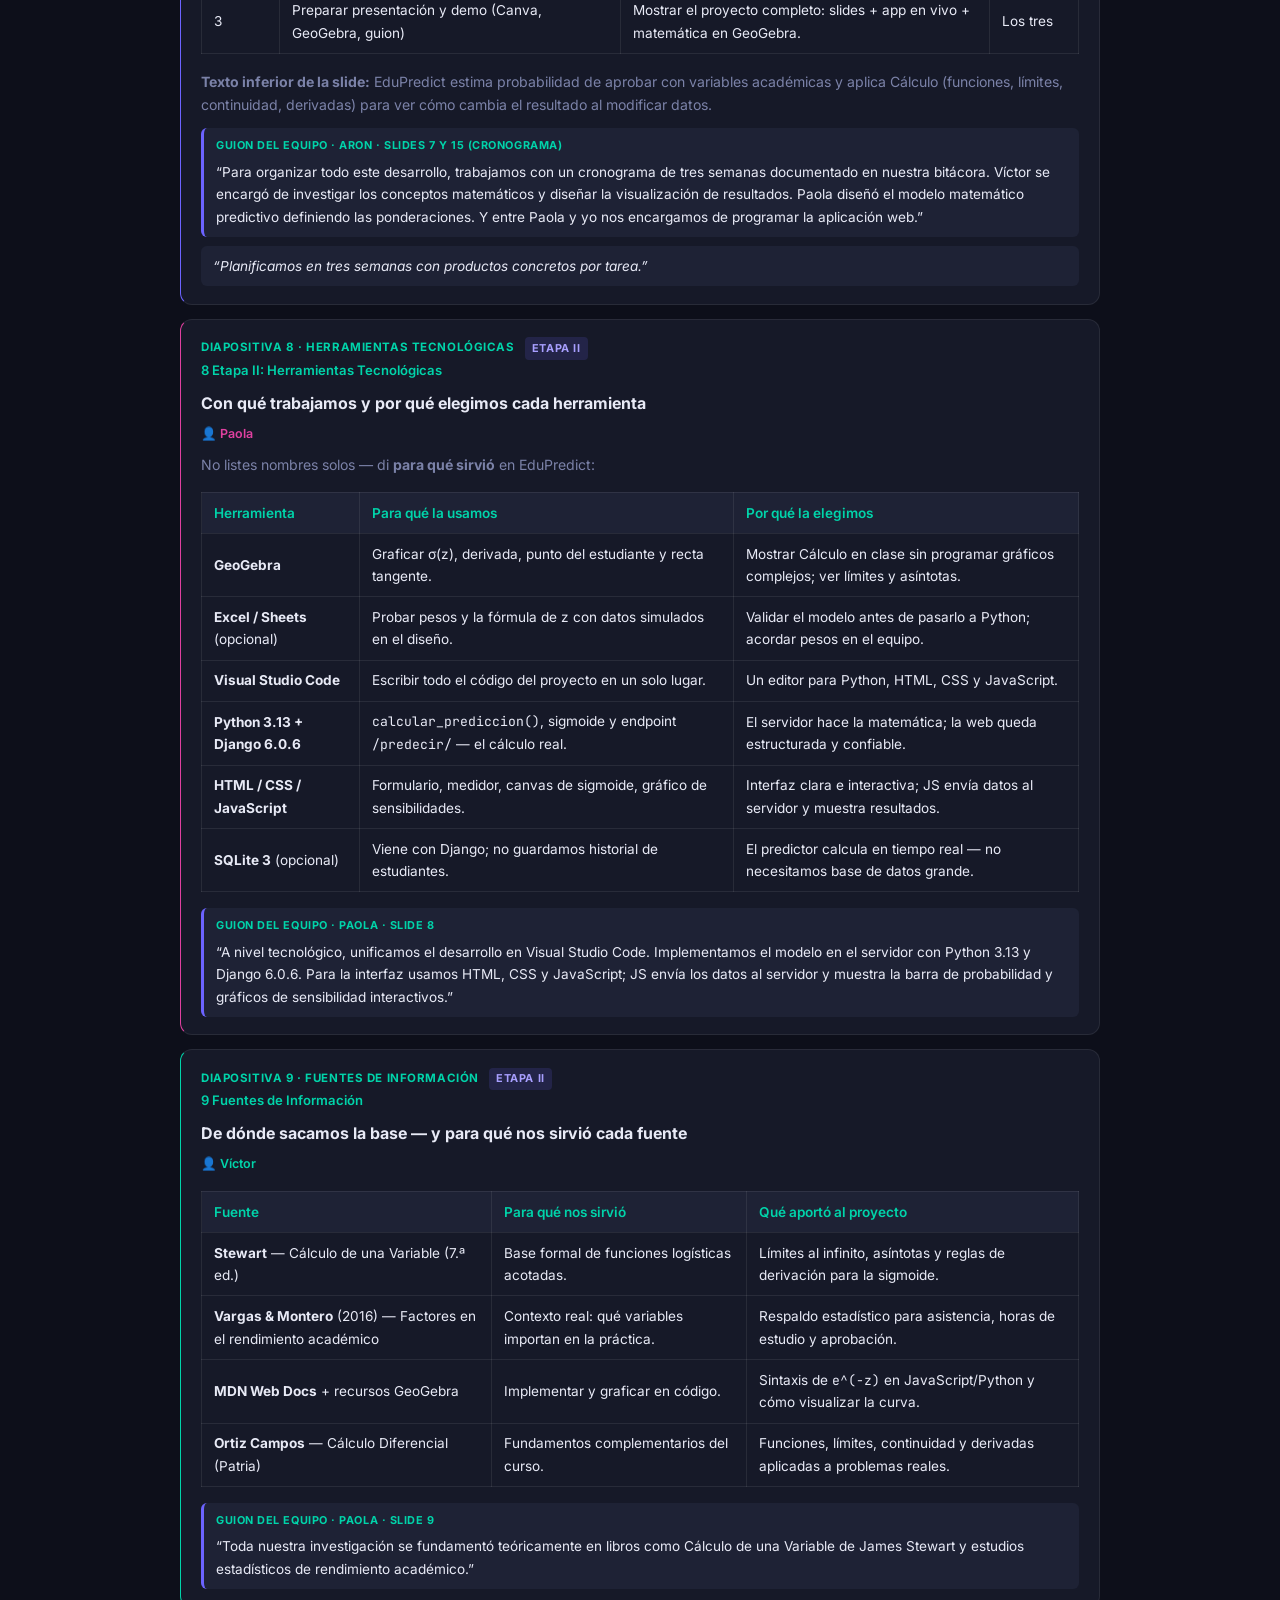
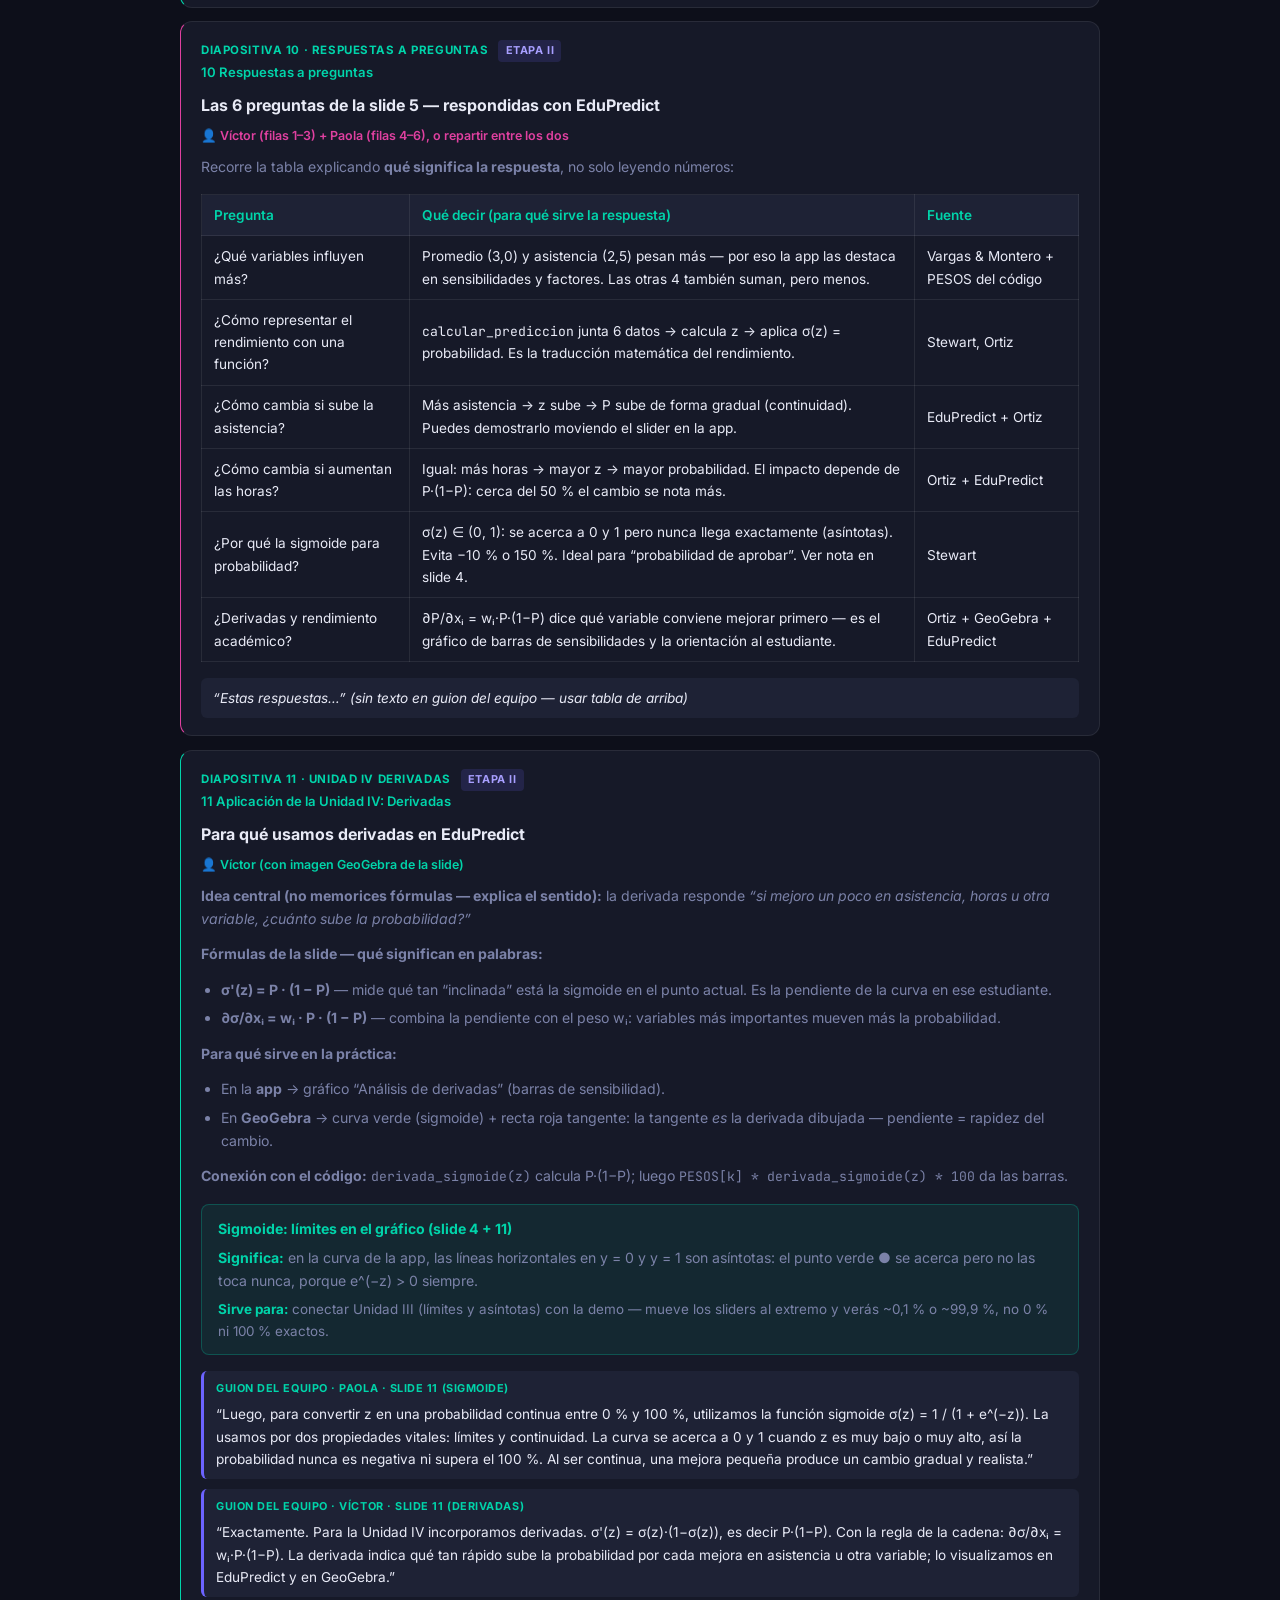
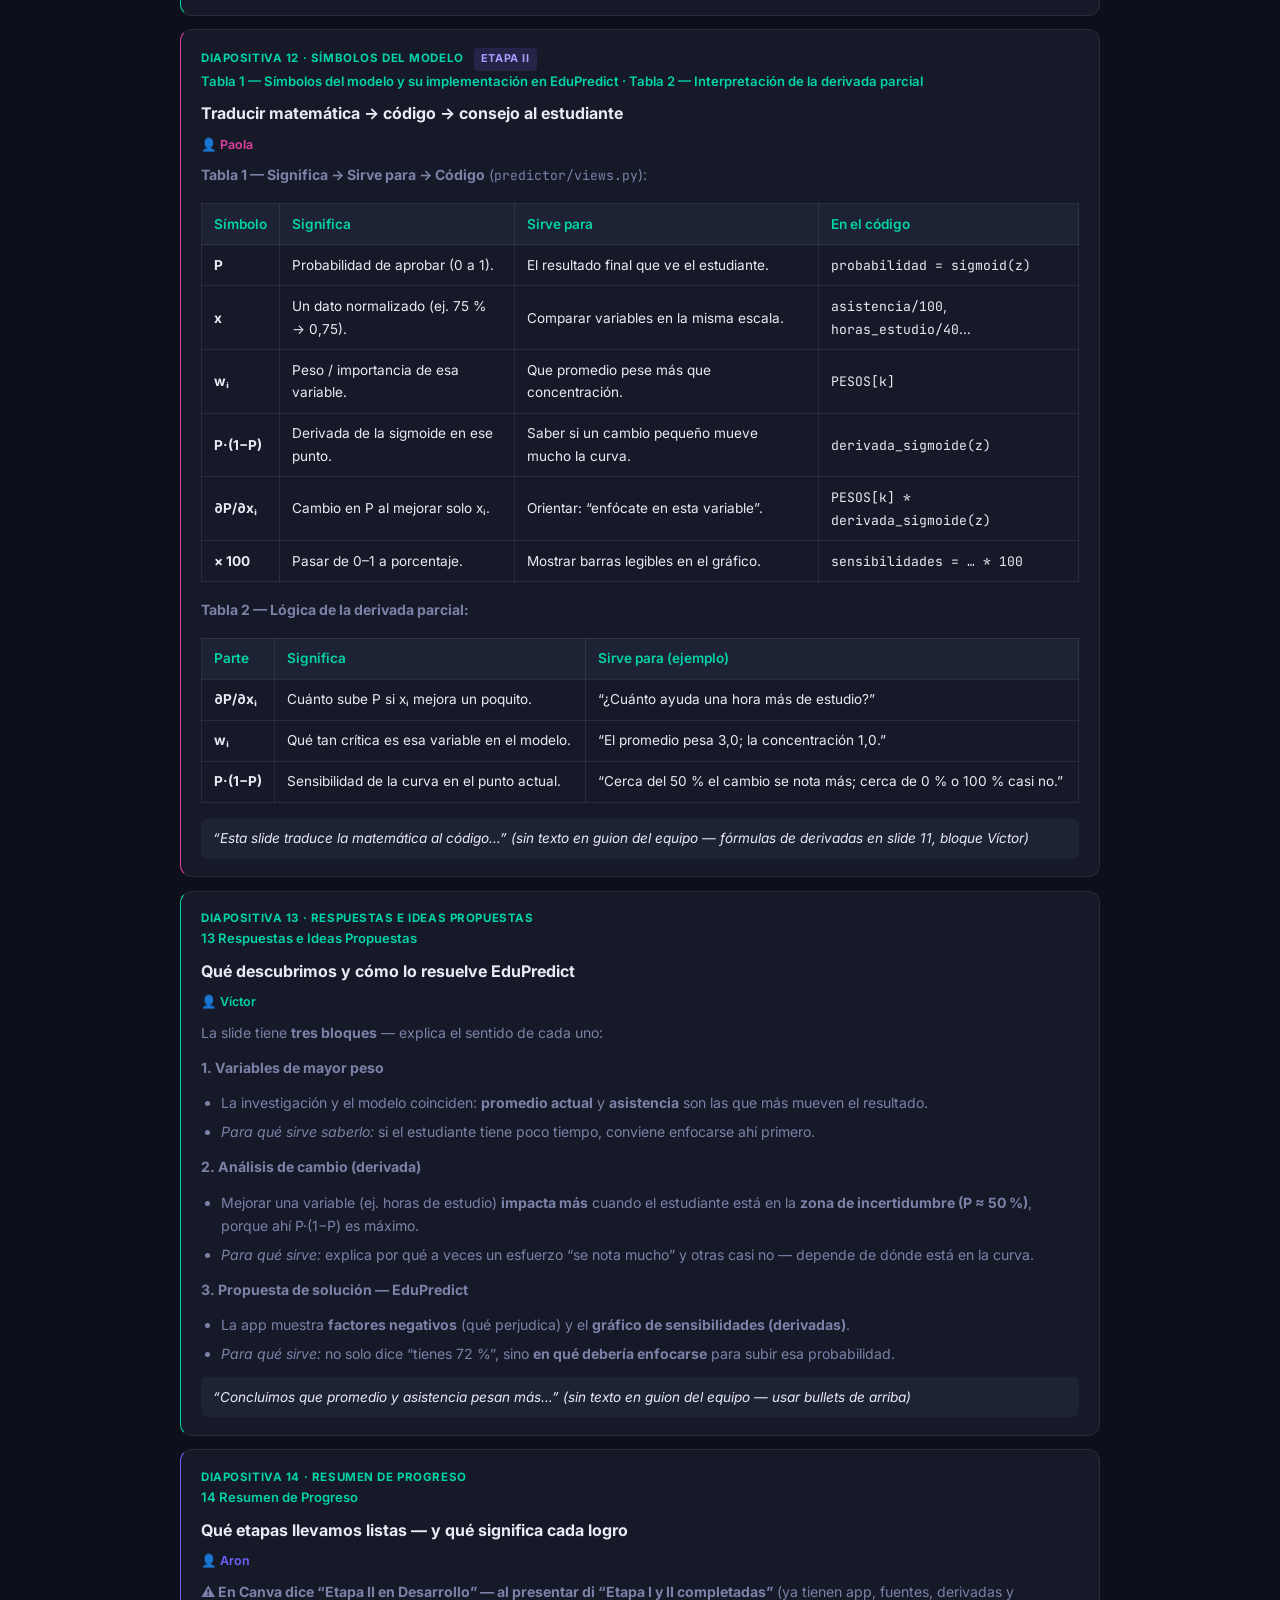
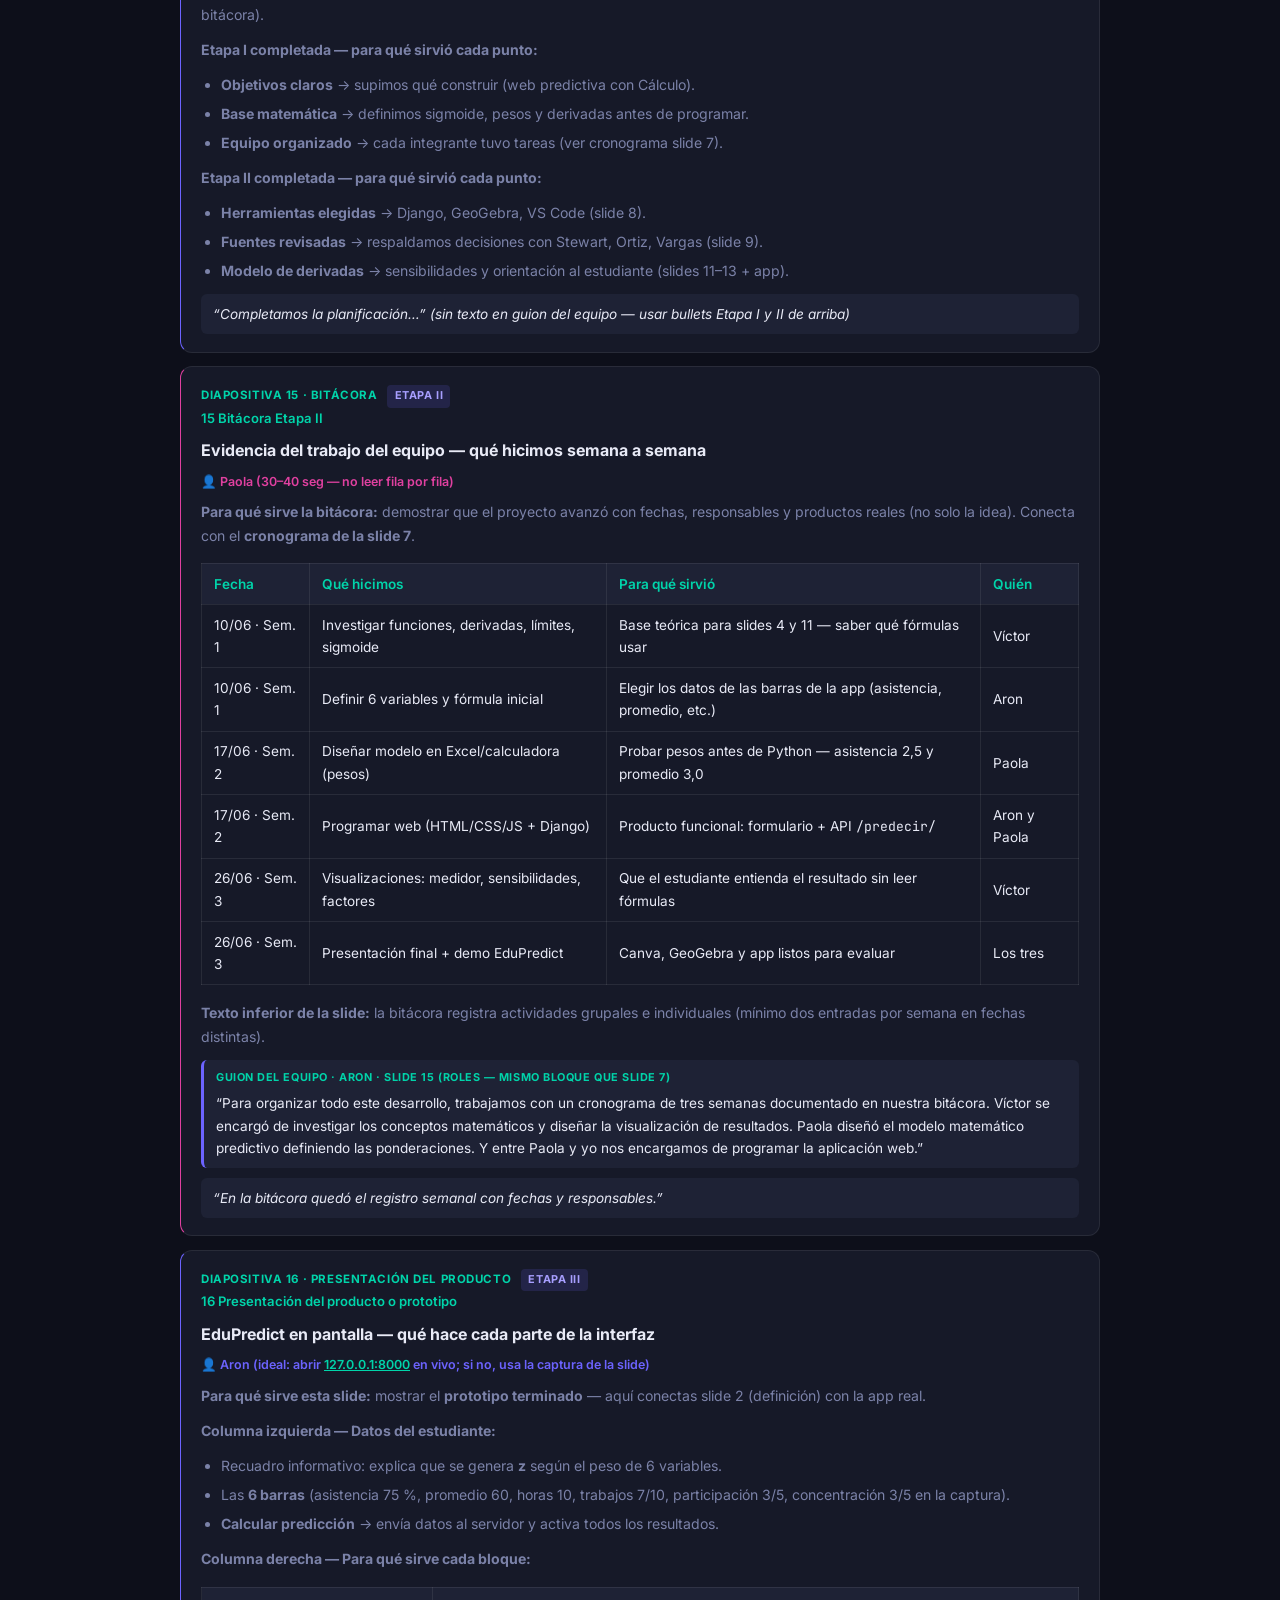
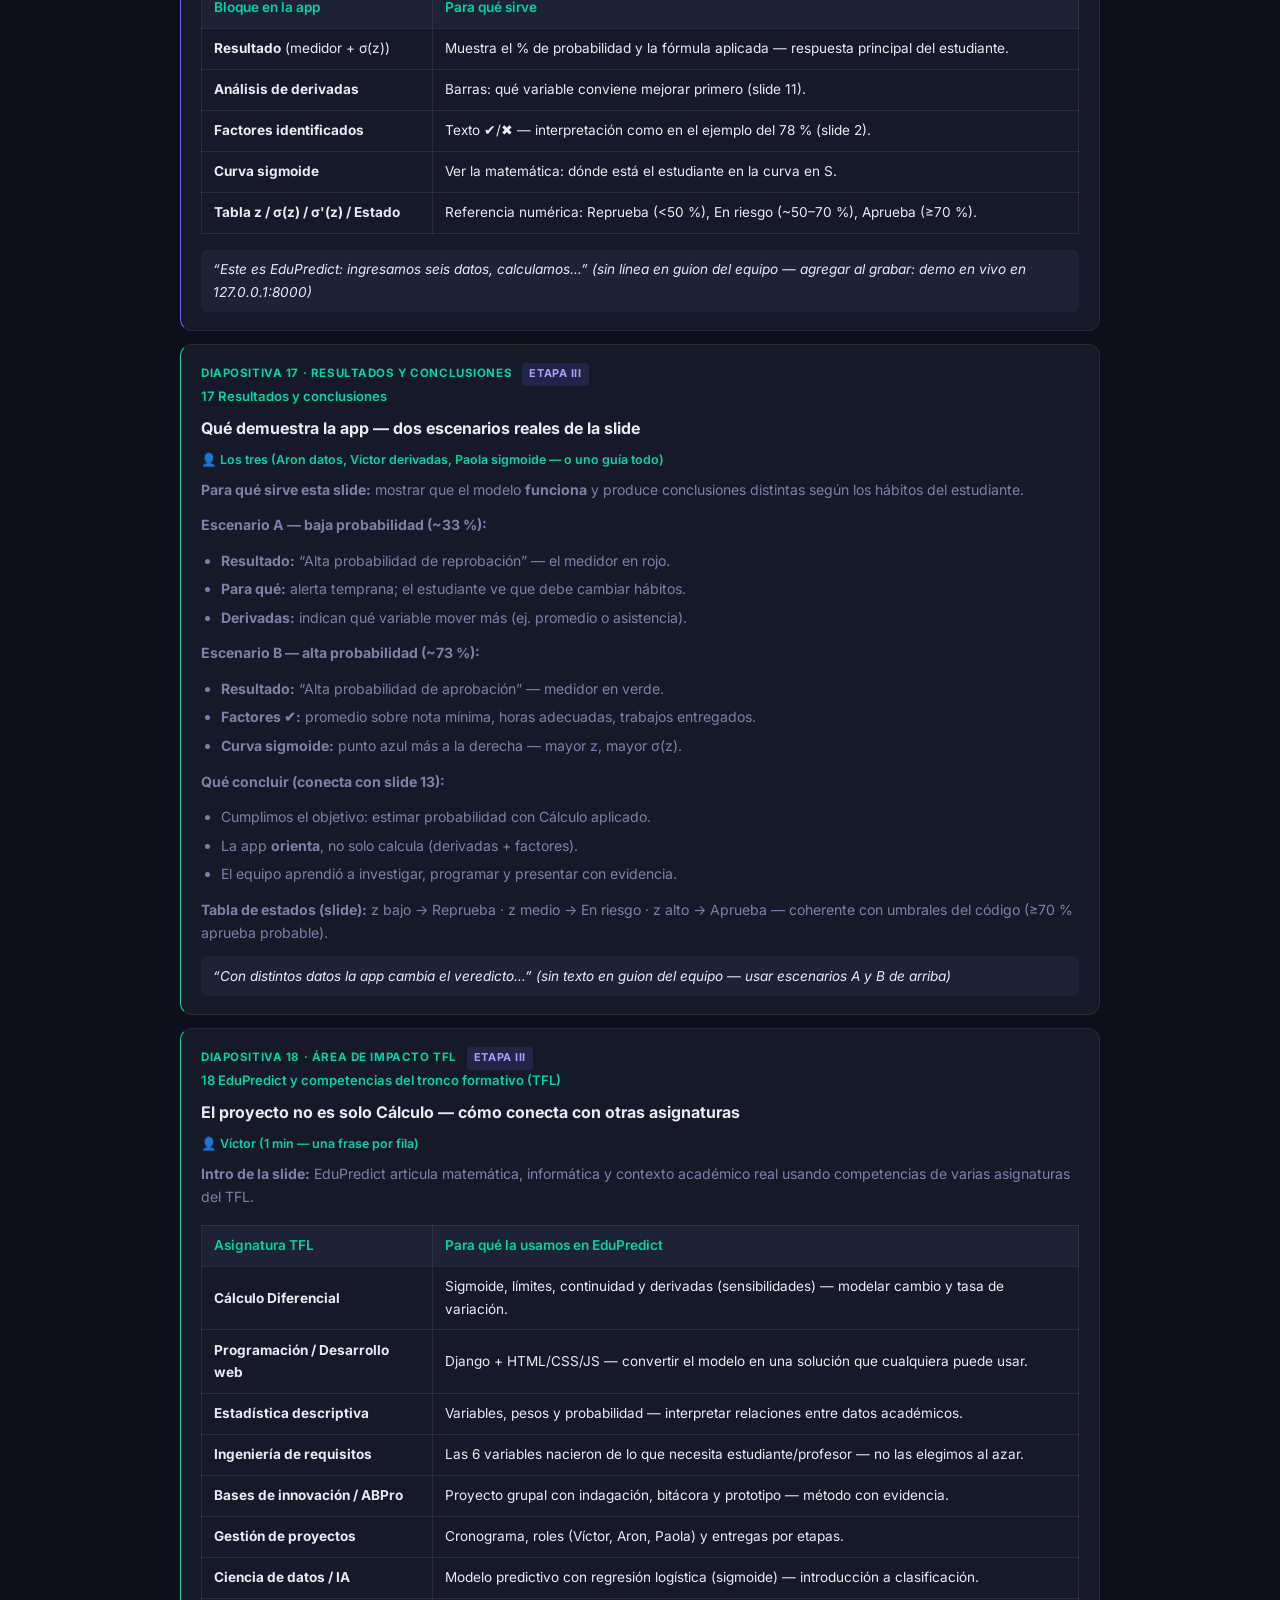
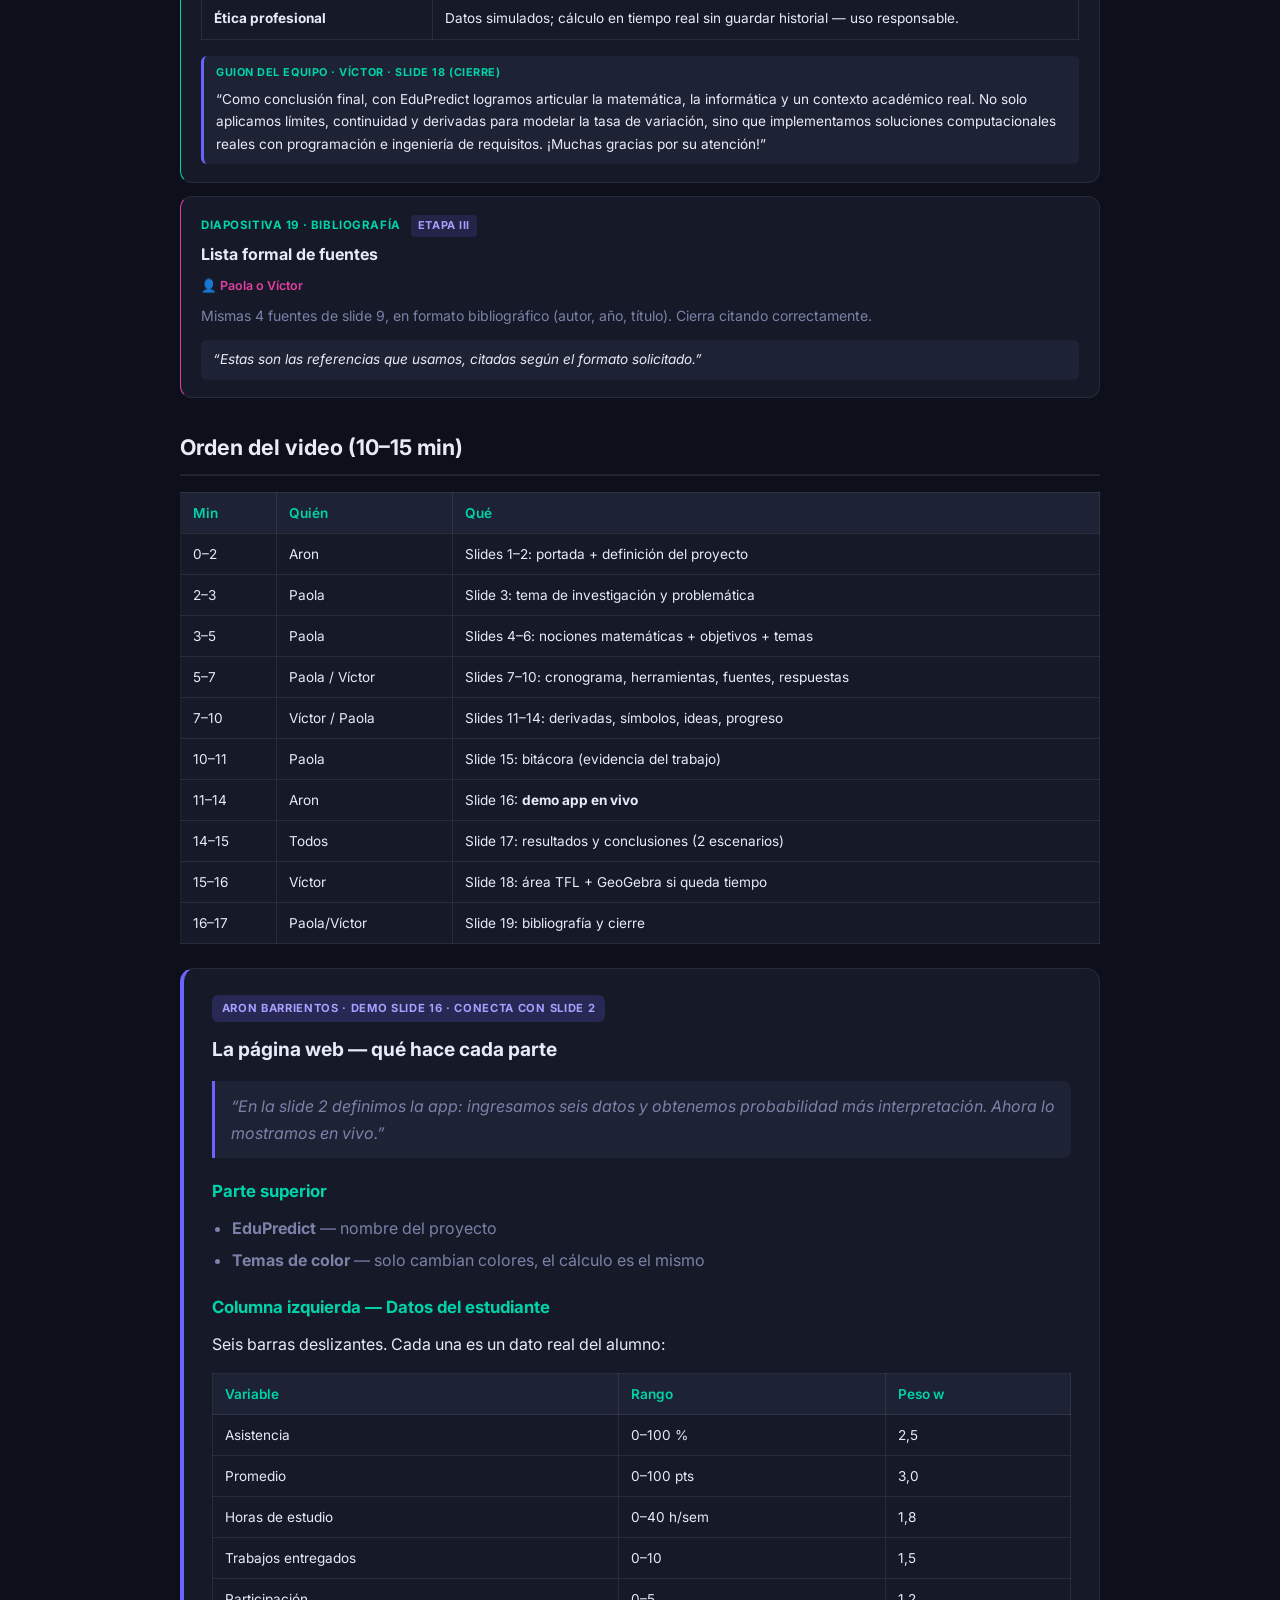
==== commit b2350489: "Fix subida PDF: pasar solicitud al include del panel admin" ====
--- a/static/presentacion/guia.html
+++ b/static/presentacion/guia.html
@@ -174,7 +174,17 @@
       font-size: .78rem;
       color: var(--paola);
       margin-bottom: .5rem;
-    }
+      font-weight: 600;
+    }
+    .slide-guide .who.who-aron { color: var(--aron); }
+    .slide-guide .who.who-paola { color: var(--paola); }
+    .slide-guide .who.who-victor { color: var(--victor); }
+    .slide-guide .who.who-todos { color: var(--accent2); }
+    .slide-guide.assigned-aron { border-left-color: var(--aron); }
+    .slide-guide.assigned-paola { border-left-color: var(--paola); }
+    .slide-guide.assigned-victor { border-left-color: var(--victor); }
+    .slide-guide.assigned-todos { border-left-color: var(--accent2); }
+    .slide-guide.is-shuffled { box-shadow: inset 0 0 0 1px rgba(108,99,255,.25); }
     .slide-guide p, .slide-guide li { font-size: .88rem; color: var(--muted); }
     .slide-guide .say {
       margin-top: .6rem;
@@ -300,6 +310,20 @@
       cursor: pointer;
     }
     .cycle-btn:hover { background: var(--surface2); }
+    .shuffle-btn {
+      font-size: .78rem; padding: .35rem .65rem; border-radius: 6px;
+      border: 1px solid var(--border); background: var(--surface);
+      color: var(--text); cursor: pointer;
+    }
+    .shuffle-btn:hover { background: var(--surface2); border-color: var(--accent); }
+    .shuffle-btn.restore { border-color: var(--muted); color: var(--muted); }
+    .assign-balance {
+      font-size: .75rem; color: var(--muted); margin: .35rem 0 0; line-height: 1.5;
+    }
+    .assign-balance .b-aron { color: var(--aron); font-weight: 600; }
+    .assign-balance .b-paola { color: var(--paola); font-weight: 600; }
+    .assign-balance .b-victor { color: var(--victor); font-weight: 600; }
+    .assign-balance .shuf-note { display: block; font-size: .68rem; opacity: .85; margin-top: .2rem; }
     .pin-btn {
       font-family: inherit; font-size: .78rem;
       padding: .4rem .85rem; border-radius: 8px;
@@ -404,8 +428,11 @@
           Solo ver la parte del integrante seleccionado
         </label>
         <button type="button" class="cycle-btn" id="cycleMember" title="Cambiar integrante">↻ Cambiar integrante</button>
+        <button type="button" class="shuffle-btn" id="shuffleAssign" title="Repartir las diapositivas entre los tres de forma pareja y al azar">🎲 Repartir al azar (parejo)</button>
+        <button type="button" class="shuffle-btn restore" id="restoreAssign" title="Volver al reparto original de la guía" hidden>↩ Reparto original</button>
         <button type="button" class="pin-btn" id="pinFilterBar" title="Anclar aquí: la barra no seguirá al hacer scroll">📌 Anclar en su lugar</button>
       </div>
+      <p class="assign-balance" id="assignBalance"></p>
       <p class="filter-status" id="filterStatus">Viendo: <strong>todos</strong> · diapositivas y secciones de la guía</p>
     </div>
 
@@ -1235,8 +1262,218 @@
 
     document.querySelectorAll('.slide-guide.filterable').forEach(slide => {
       const who = slide.querySelector('.who');
-      if (who) slide.dataset.speakers = parseSpeakersFromWho(who.textContent).join(' ');
+      if (who) {
+        slide.dataset.originalWhoHtml = who.innerHTML;
+        slide.dataset.speakers = parseSpeakersFromWho(who.textContent).join(' ');
+      }
     });
+
+    /* ── Reparto de slides (parejo + al azar) ── */
+    const TEAM = ['aron', 'paola', 'victor'];
+    const SPEAKER_SHORT = { aron: 'Aron', paola: 'Paola', victor: 'Víctor' };
+    let isShuffled = false;
+
+    const SLIDE_WHO_EXTRAS = {
+      1: '(saludo breve — presenta al equipo)',
+      4: '(nociones matemáticas — 1 min)',
+      6: '(1 min)',
+      7: '(1 min — no leer toda la tabla)',
+      10: '(respuestas a las 6 preguntas)',
+      11: '(con imagen GeoGebra)',
+      15: '(30–40 seg — no leer fila por fila)',
+      16: '(ideal: abrir <a href="/">127.0.0.1:8000</a> en vivo)',
+      17: '(escenarios de resultados — pueden repartirse)',
+      18: '(1 min — una frase por fila)',
+      19: '(bibliografía formal)'
+    };
+
+    const PART_BLOCKS = [
+      { id: 'app-aron', theme: 'Demo slide 16 · conecta con slide 2', navLabel: 'Demo app' },
+      { id: 'app-paola', theme: 'Matemática · slides 4, 12', navLabel: 'Matemática' },
+      { id: 'app-victor', theme: 'Derivadas · slides 11, 13', navLabel: 'Derivadas' }
+    ];
+
+    PART_BLOCKS.forEach(b => {
+      const el = document.getElementById(b.id);
+      if (el) {
+        b.originalSpeaker = el.dataset.speaker;
+        b.originalBadge = el.querySelector('.badge')?.textContent || '';
+        b.originalClass = el.classList.contains('arons') ? 'arons' : (el.dataset.speaker || 'aron');
+        const nav = document.querySelector(`nav.toc a[href="#${b.id}"]`);
+        if (nav) b.originalNav = nav.textContent;
+      }
+    });
+
+    function slideNumber(slide) {
+      const m = (slide.querySelector('.num')?.textContent || '').match(/Diapositiva\s+(\d+)/i);
+      return m ? parseInt(m[1], 10) : 0;
+    }
+
+    function primarySpeakerFromSlide(slide) {
+      const sp = (slide.dataset.speakers || '').split(/\s+/).filter(Boolean);
+      if (sp.length === 1) return sp[0];
+      if (sp.length === 3) return 'todos';
+      return sp[0] || 'aron';
+    }
+
+    function countAssignments() {
+      const c = { aron: 0, paola: 0, victor: 0, todos: 0 };
+      document.querySelectorAll('.slide-guide.filterable').forEach(slide => {
+        const p = slide.dataset.primarySpeaker || primarySpeakerFromSlide(slide);
+        if (c[p] !== undefined) c[p]++;
+      });
+      return c;
+    }
+
+    function buildBalancedPool(n) {
+      const pool = [];
+      const per = Math.floor(n / 3);
+      let extra = n % 3;
+      TEAM.forEach(s => { for (let i = 0; i < per; i++) pool.push(s); });
+      const extraOrder = [...TEAM].sort(() => Math.random() - 0.5);
+      for (let i = 0; i < extra; i++) pool.push(extraOrder[i]);
+      for (let i = pool.length - 1; i > 0; i--) {
+        const j = Math.floor(Math.random() * (i + 1));
+        [pool[i], pool[j]] = [pool[j], pool[i]];
+      }
+      return pool;
+    }
+
+    function setWhoOnSlide(slide, speaker) {
+      const who = slide.querySelector('.who');
+      if (!who) return;
+      const n = slideNumber(slide);
+      const extra = SLIDE_WHO_EXTRAS[n] || '';
+      who.classList.remove('who-aron', 'who-paola', 'who-victor', 'who-todos');
+      slide.classList.remove('assigned-aron', 'assigned-paola', 'assigned-victor', 'assigned-todos');
+
+      if (speaker === 'todos') {
+        who.innerHTML = `👤 Los tres ${extra}`.trim();
+        who.classList.add('who-todos');
+        slide.classList.add('assigned-todos');
+        slide.dataset.speakers = 'aron paola victor';
+        slide.dataset.primarySpeaker = 'todos';
+        return;
+      }
+
+      who.innerHTML = `👤 ${MEMBER_LABELS[speaker]} ${extra}`.trim();
+      who.classList.add('who-' + speaker);
+      slide.classList.add('assigned-' + speaker);
+      slide.dataset.speakers = speaker;
+      slide.dataset.primarySpeaker = speaker;
+    }
+
+    function shufflePartBlocks() {
+      const perm = buildBalancedPool(PART_BLOCKS.length);
+      PART_BLOCKS.forEach((b, i) => {
+        const el = document.getElementById(b.id);
+        if (!el) return;
+        const sp = perm[i];
+        el.dataset.speaker = sp;
+        el.classList.remove('arons', 'paola', 'victor');
+        TEAM.forEach(t => el.classList.remove(t));
+        if (sp === 'aron') el.classList.add('arons');
+        else el.classList.add(sp);
+        const badge = el.querySelector('.badge');
+        if (badge) badge.textContent = `${MEMBER_LABELS[sp]} · ${b.theme}`;
+        const nav = document.querySelector(`nav.toc a[href="#${b.id}"]`);
+        if (nav) nav.textContent = `${b.navLabel} (${SPEAKER_SHORT[sp]})`;
+      });
+    }
+
+    function restorePartBlocks() {
+      PART_BLOCKS.forEach(b => {
+        const el = document.getElementById(b.id);
+        if (!el) return;
+        el.dataset.speaker = b.originalSpeaker;
+        TEAM.forEach(t => el.classList.remove(t));
+        el.classList.remove('arons', 'paola', 'victor');
+        el.classList.add(b.originalClass);
+        const badge = el.querySelector('.badge');
+        if (badge) badge.textContent = b.originalBadge;
+        const nav = document.querySelector(`nav.toc a[href="#${b.id}"]`);
+        if (nav && b.originalNav) nav.textContent = b.originalNav;
+      });
+    }
+
+    function renderAssignBalance() {
+      const c = countAssignments();
+      const total = c.aron + c.paola + c.victor + c.todos;
+      let html = `Reparto slides: <span class="b-aron">Aron ${c.aron}</span> · ` +
+        `<span class="b-paola">Paola ${c.paola}</span> · ` +
+        `<span class="b-victor">Víctor ${c.victor}</span>`;
+      if (c.todos) html += ` · <span class="b-todos" style="color:var(--accent2);font-weight:600">Todos ${c.todos}</span>`;
+      html += ` <span style="opacity:.7">(${total} diapositivas)</span>`;
+      if (isShuffled) {
+        html += '<span class="shuf-note">Reparto aleatorio activo — el guion “Guion del equipo” sigue con el autor original del texto.</span>';
+      } else {
+        const diff = Math.max(c.aron, c.paola, c.victor) - Math.min(
+          c.aron || 99, c.paola || 99, c.victor || 99
+        );
+        if (diff > 1) {
+          html += '<span class="shuf-note">Reparto original desbalanceado — usa 🎲 para equilibrar al azar.</span>';
+        }
+      }
+      document.getElementById('assignBalance').innerHTML = html;
+    }
+
+    function shuffleAssignments() {
+      const slides = [...document.querySelectorAll('.slide-guide.filterable')];
+      const pool = buildBalancedPool(slides.length);
+      slides.forEach((slide, i) => setWhoOnSlide(slide, pool[i]));
+      shufflePartBlocks();
+      isShuffled = true;
+      slides.forEach(s => s.classList.add('is-shuffled'));
+      document.getElementById('restoreAssign').hidden = false;
+      renderAssignBalance();
+      applyGuideFilter();
+    }
+
+    function restoreAssignments() {
+      document.querySelectorAll('.slide-guide.filterable').forEach(slide => {
+        const who = slide.querySelector('.who');
+        if (who && slide.dataset.originalWhoHtml) {
+          who.innerHTML = slide.dataset.originalWhoHtml;
+          who.classList.remove('who-aron', 'who-paola', 'who-victor', 'who-todos');
+        }
+        slide.classList.remove('assigned-aron', 'assigned-paola', 'assigned-victor', 'assigned-todos', 'is-shuffled');
+        slide.dataset.speakers = slide.dataset.originalWhoHtml
+          ? parseSpeakersFromWho(slide.querySelector('.who').textContent).join(' ')
+          : 'aron paola victor';
+        delete slide.dataset.primarySpeaker;
+        const sp = primarySpeakerFromSlide(slide);
+        if (sp !== 'todos') {
+          who?.classList.add('who-' + sp);
+          slide.classList.add('assigned-' + sp);
+        } else {
+          who?.classList.add('who-todos');
+          slide.classList.add('assigned-todos');
+        }
+      });
+      restorePartBlocks();
+      isShuffled = false;
+      document.getElementById('restoreAssign').hidden = true;
+      renderAssignBalance();
+      applyGuideFilter();
+    }
+
+    document.getElementById('shuffleAssign').addEventListener('click', shuffleAssignments);
+    document.getElementById('restoreAssign').addEventListener('click', restoreAssignments);
+
+    document.querySelectorAll('.slide-guide.filterable').forEach(slide => {
+      const sp = primarySpeakerFromSlide(slide);
+      const who = slide.querySelector('.who');
+      if (who && sp !== 'todos') {
+        who.classList.add('who-' + sp);
+        slide.classList.add('assigned-' + sp);
+      } else if (who) {
+        who.classList.add('who-todos');
+        slide.classList.add('assigned-todos');
+      }
+      slide.dataset.primarySpeaker = sp;
+    });
+
+    renderAssignBalance();
 
     function speakerMatch(el, member) {
       if (member === 'todos') return true;
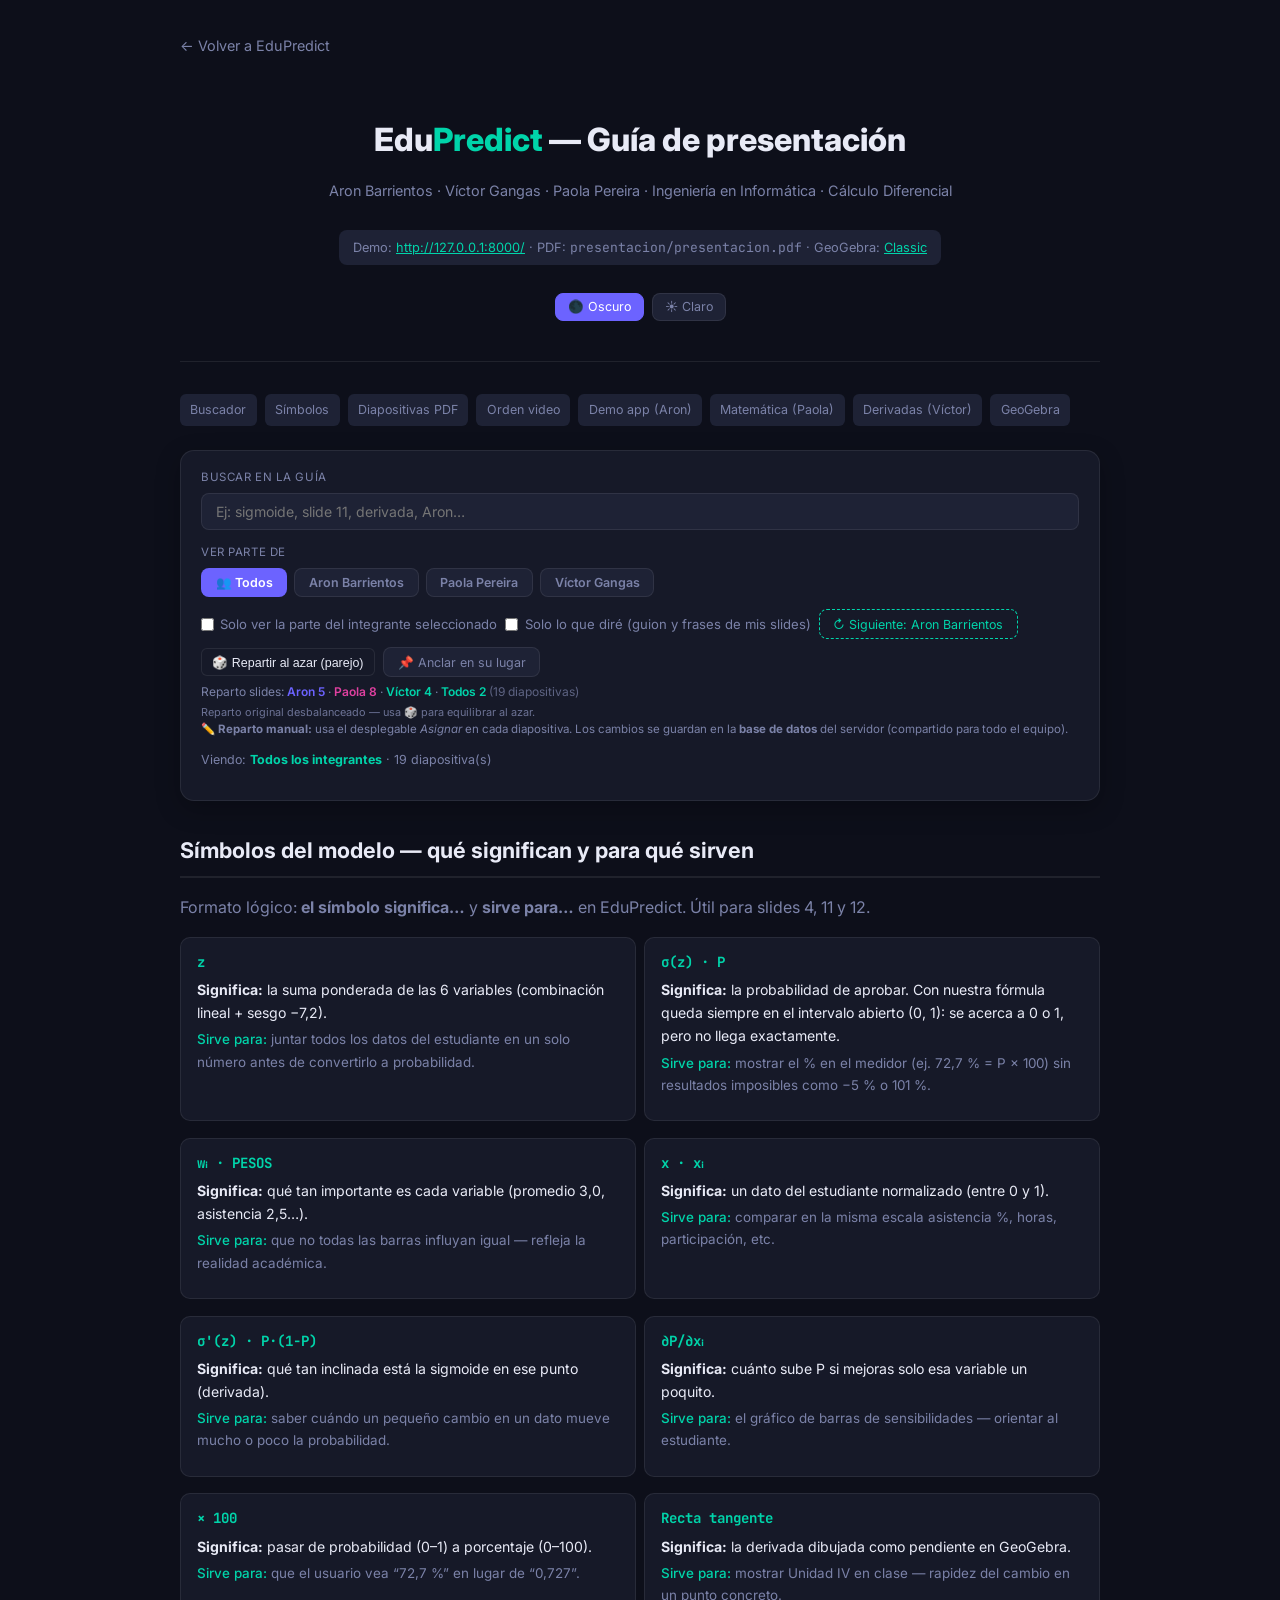
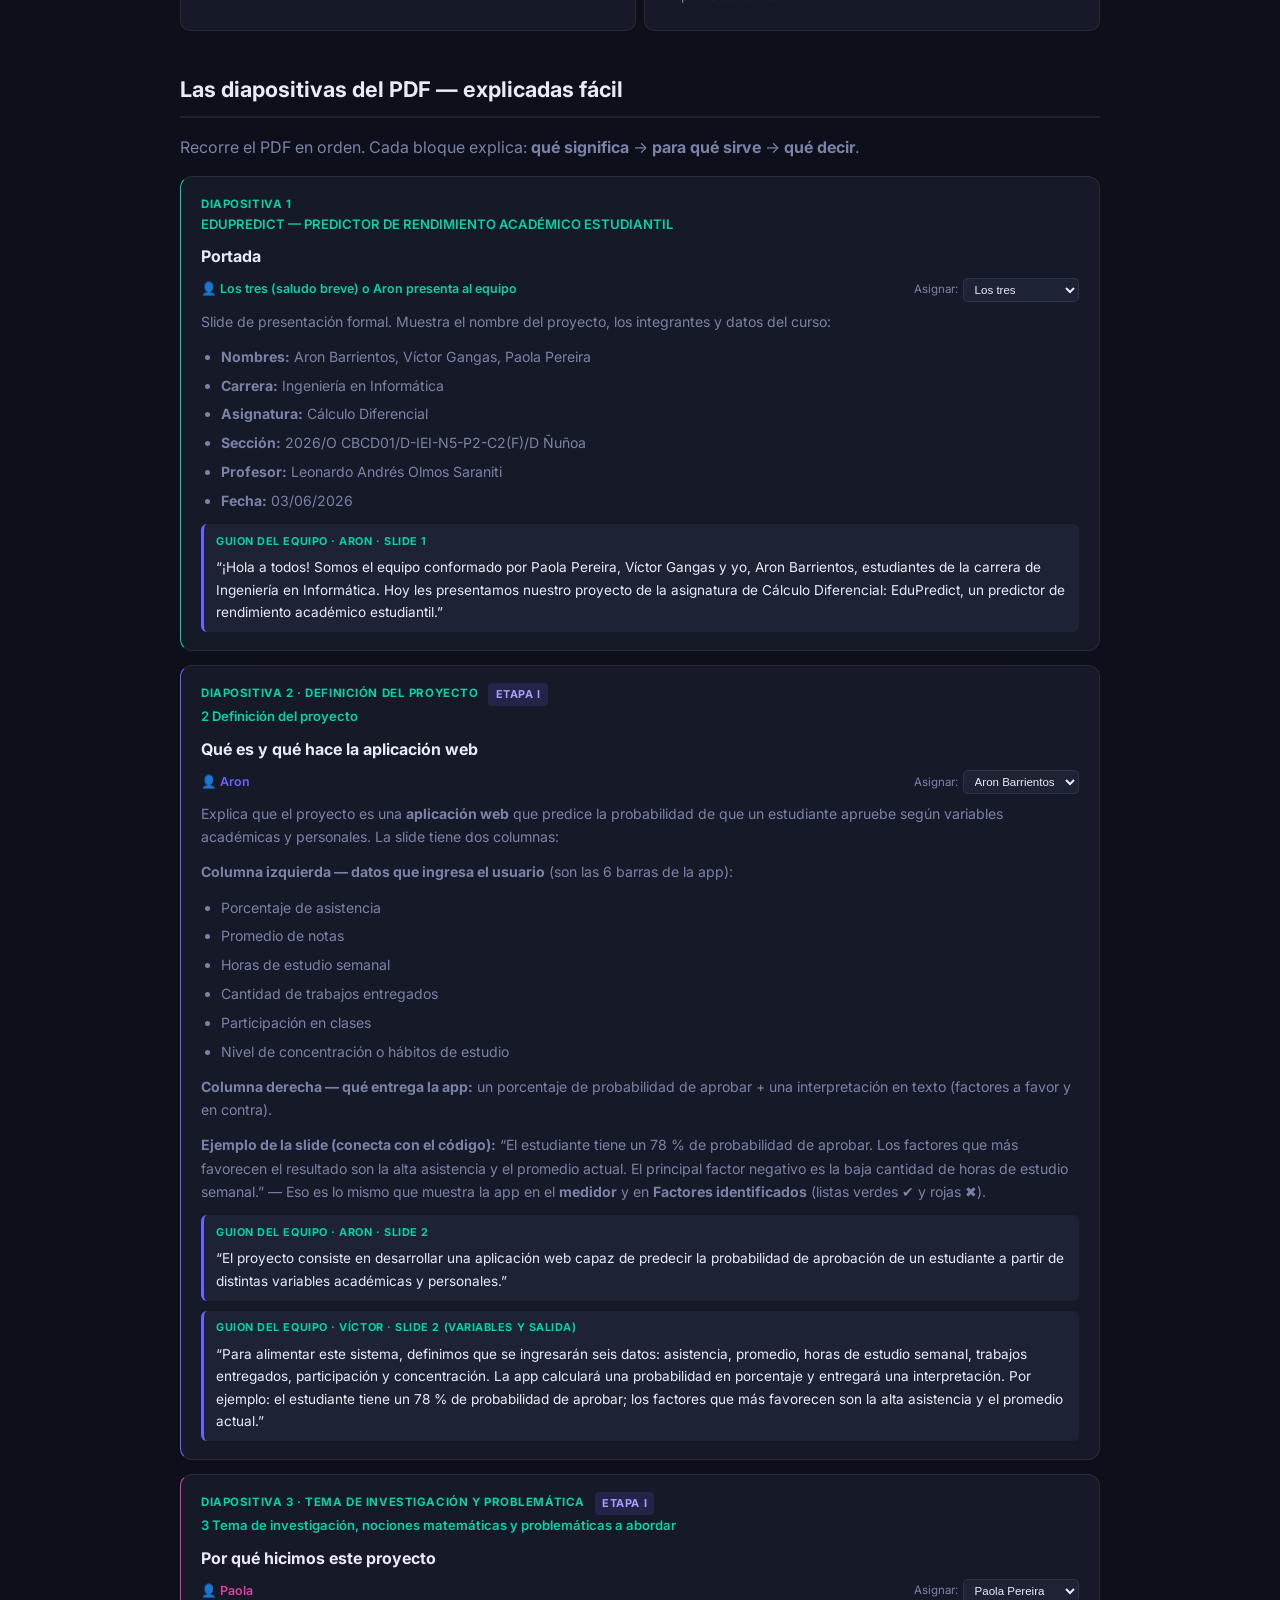
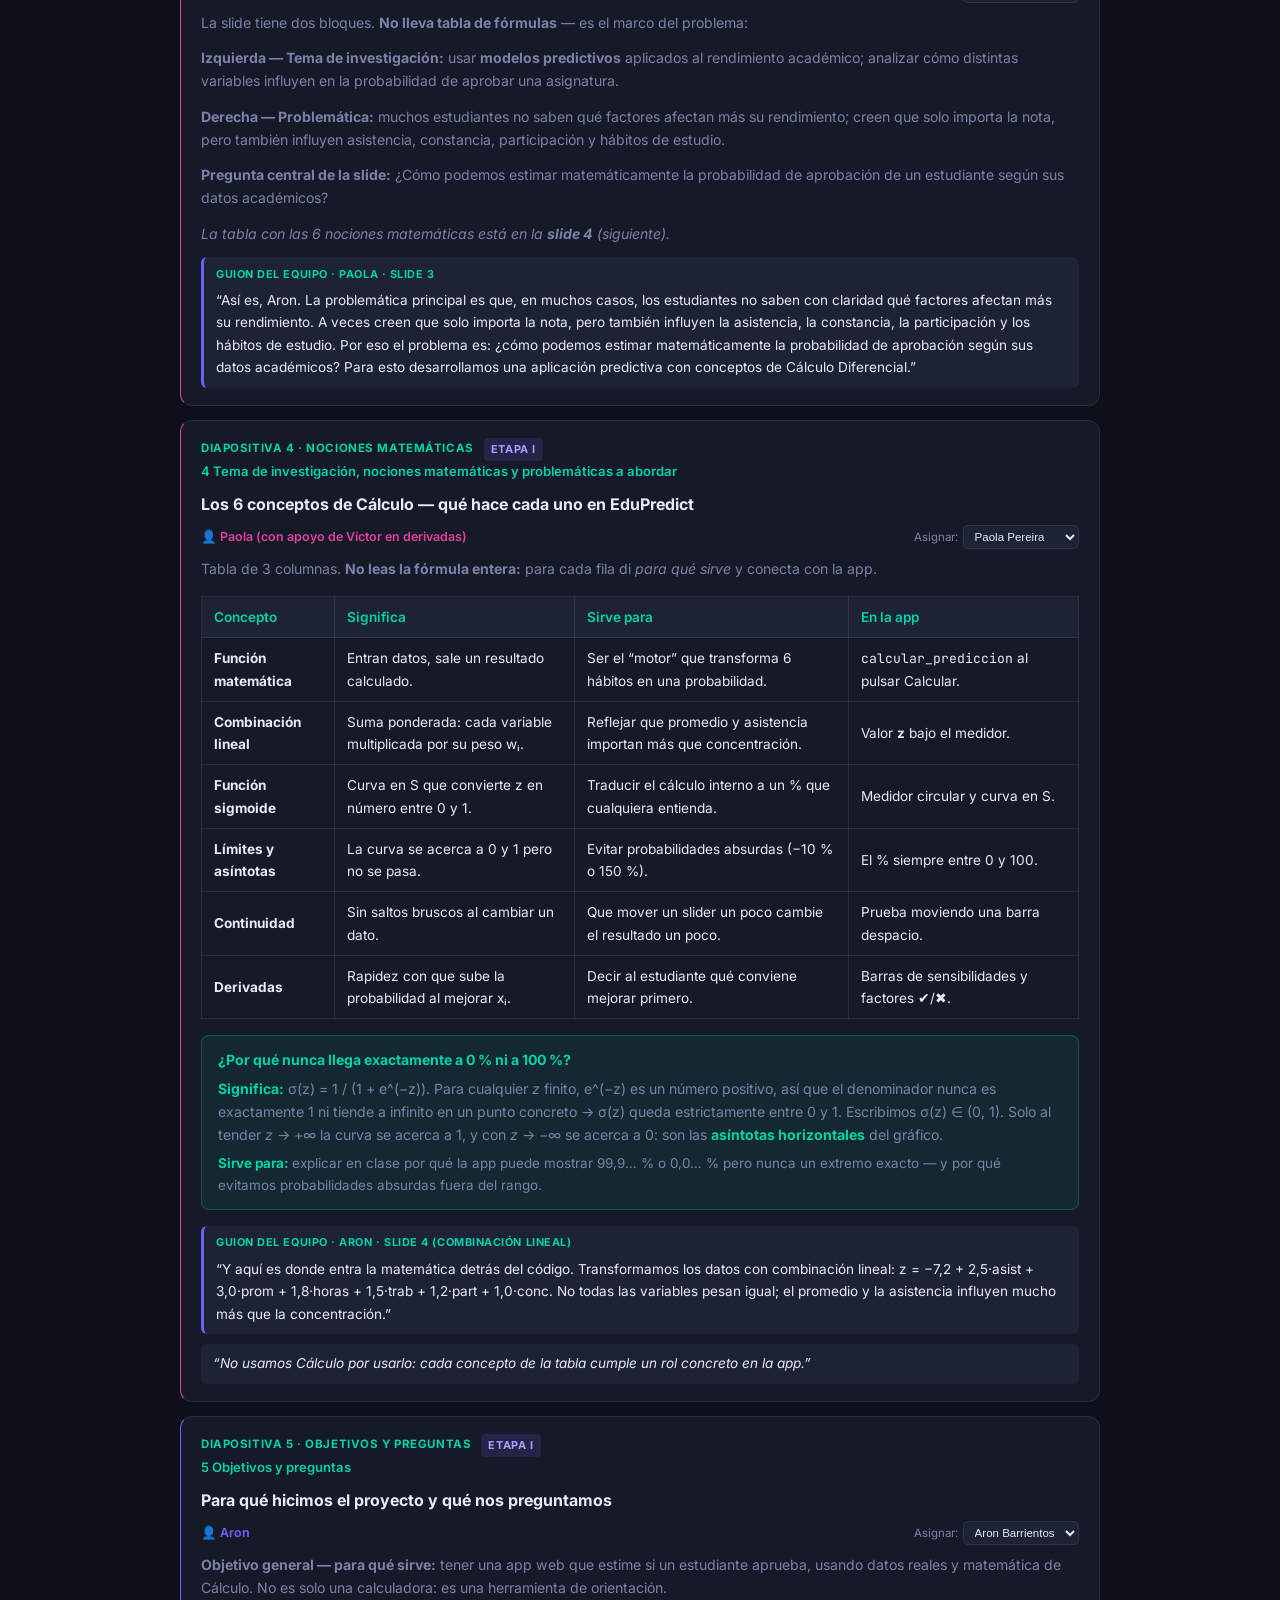
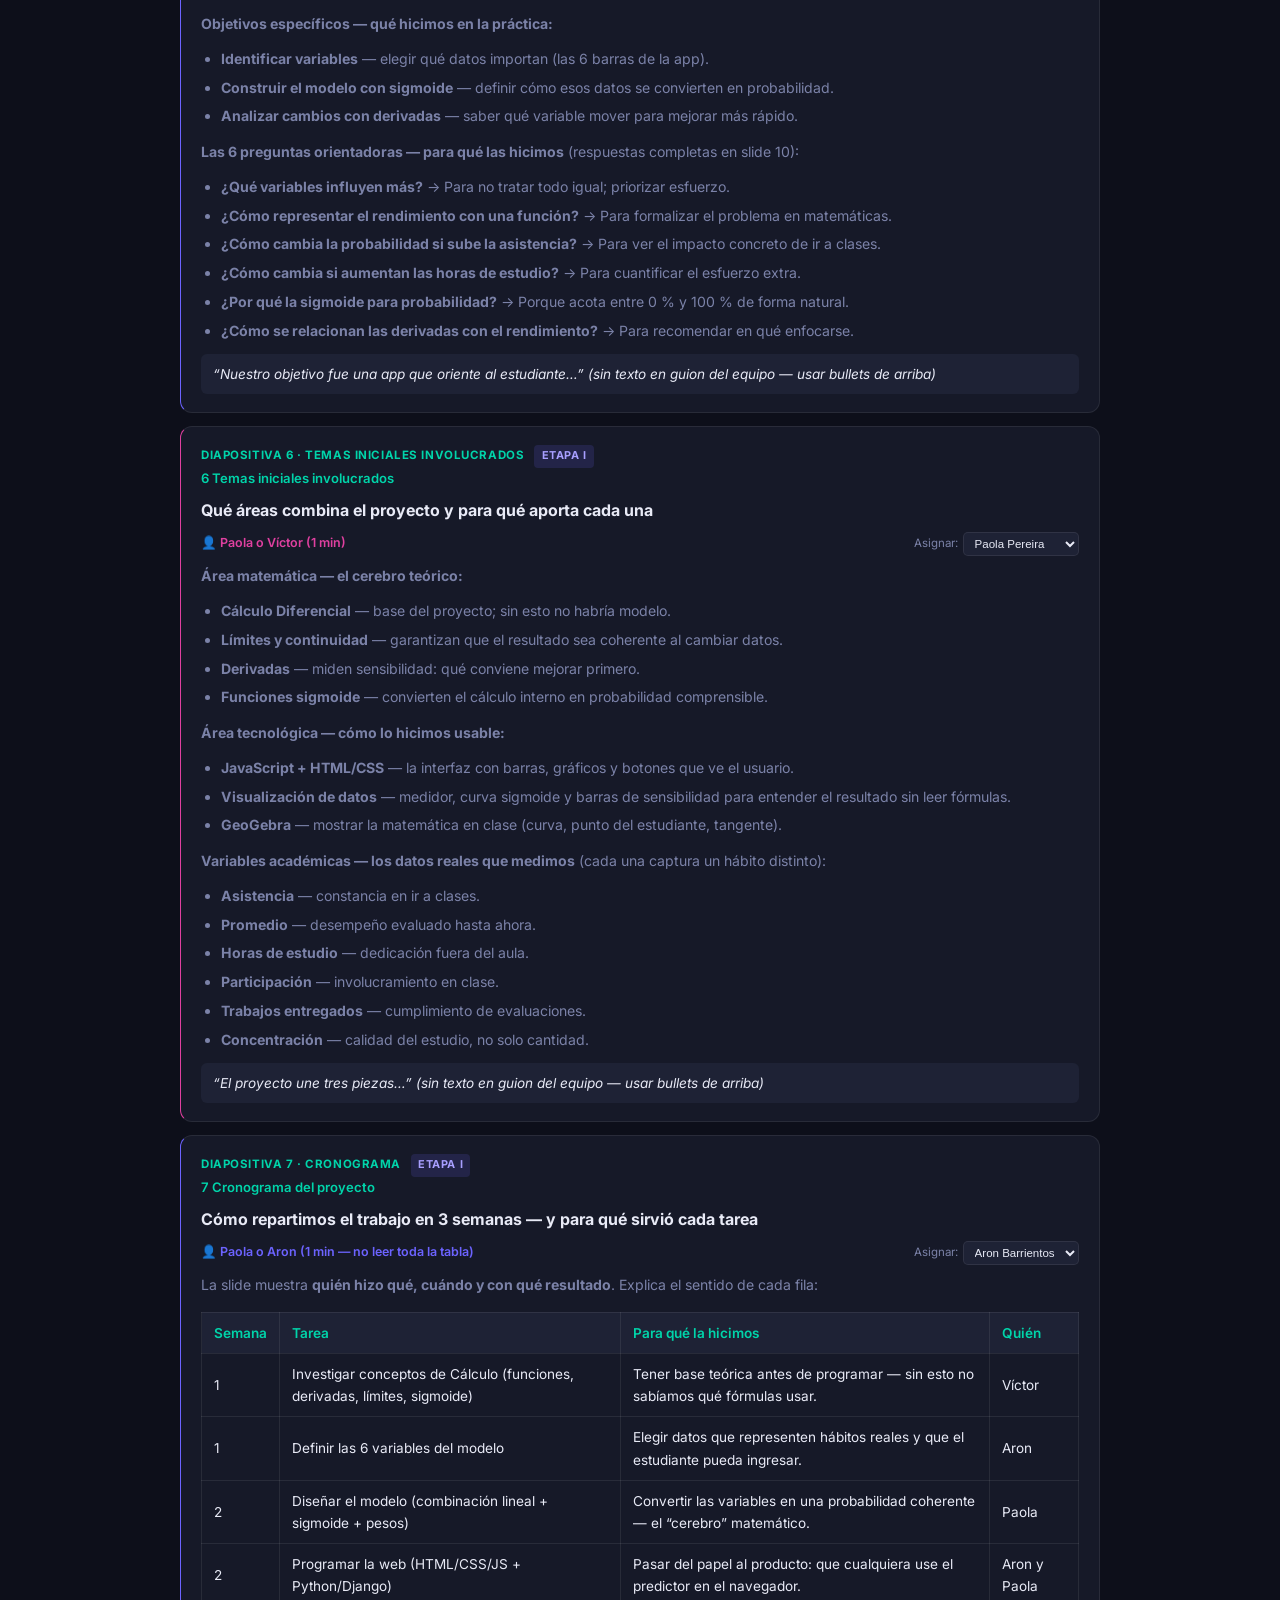
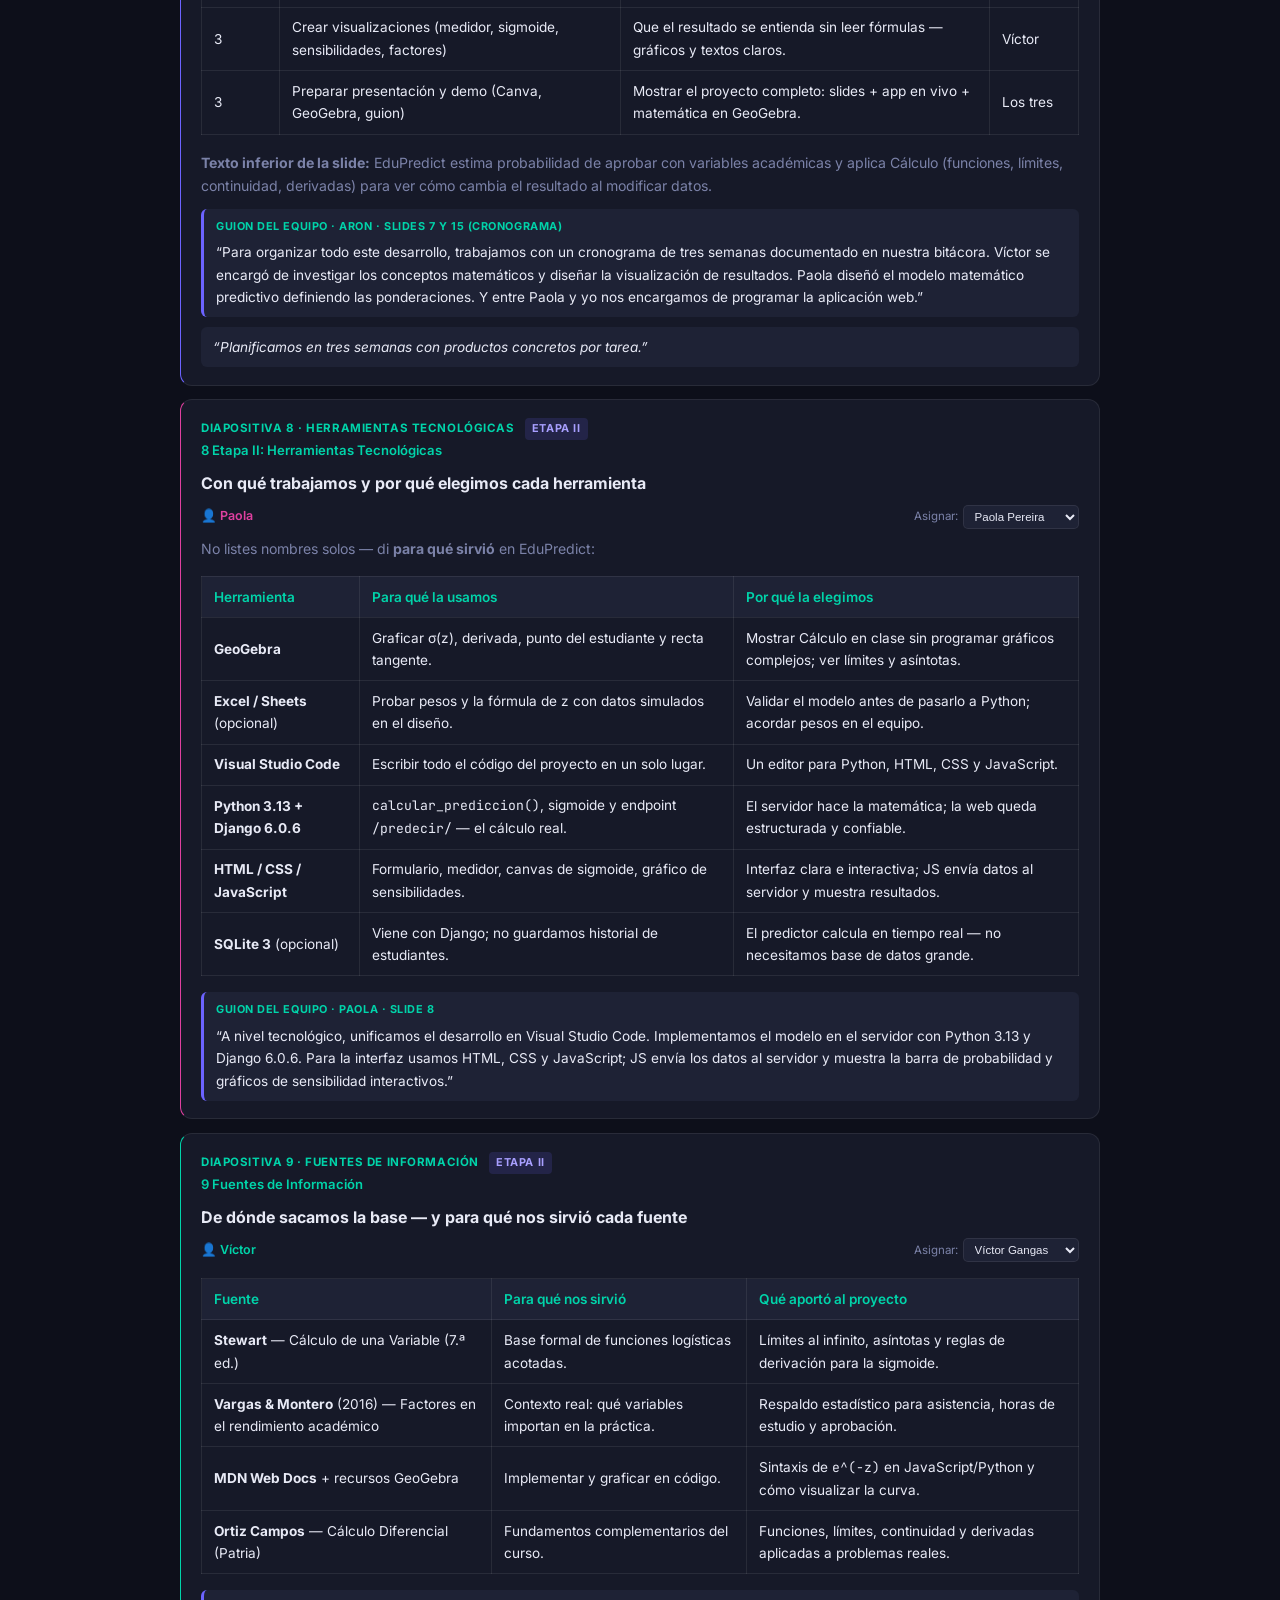
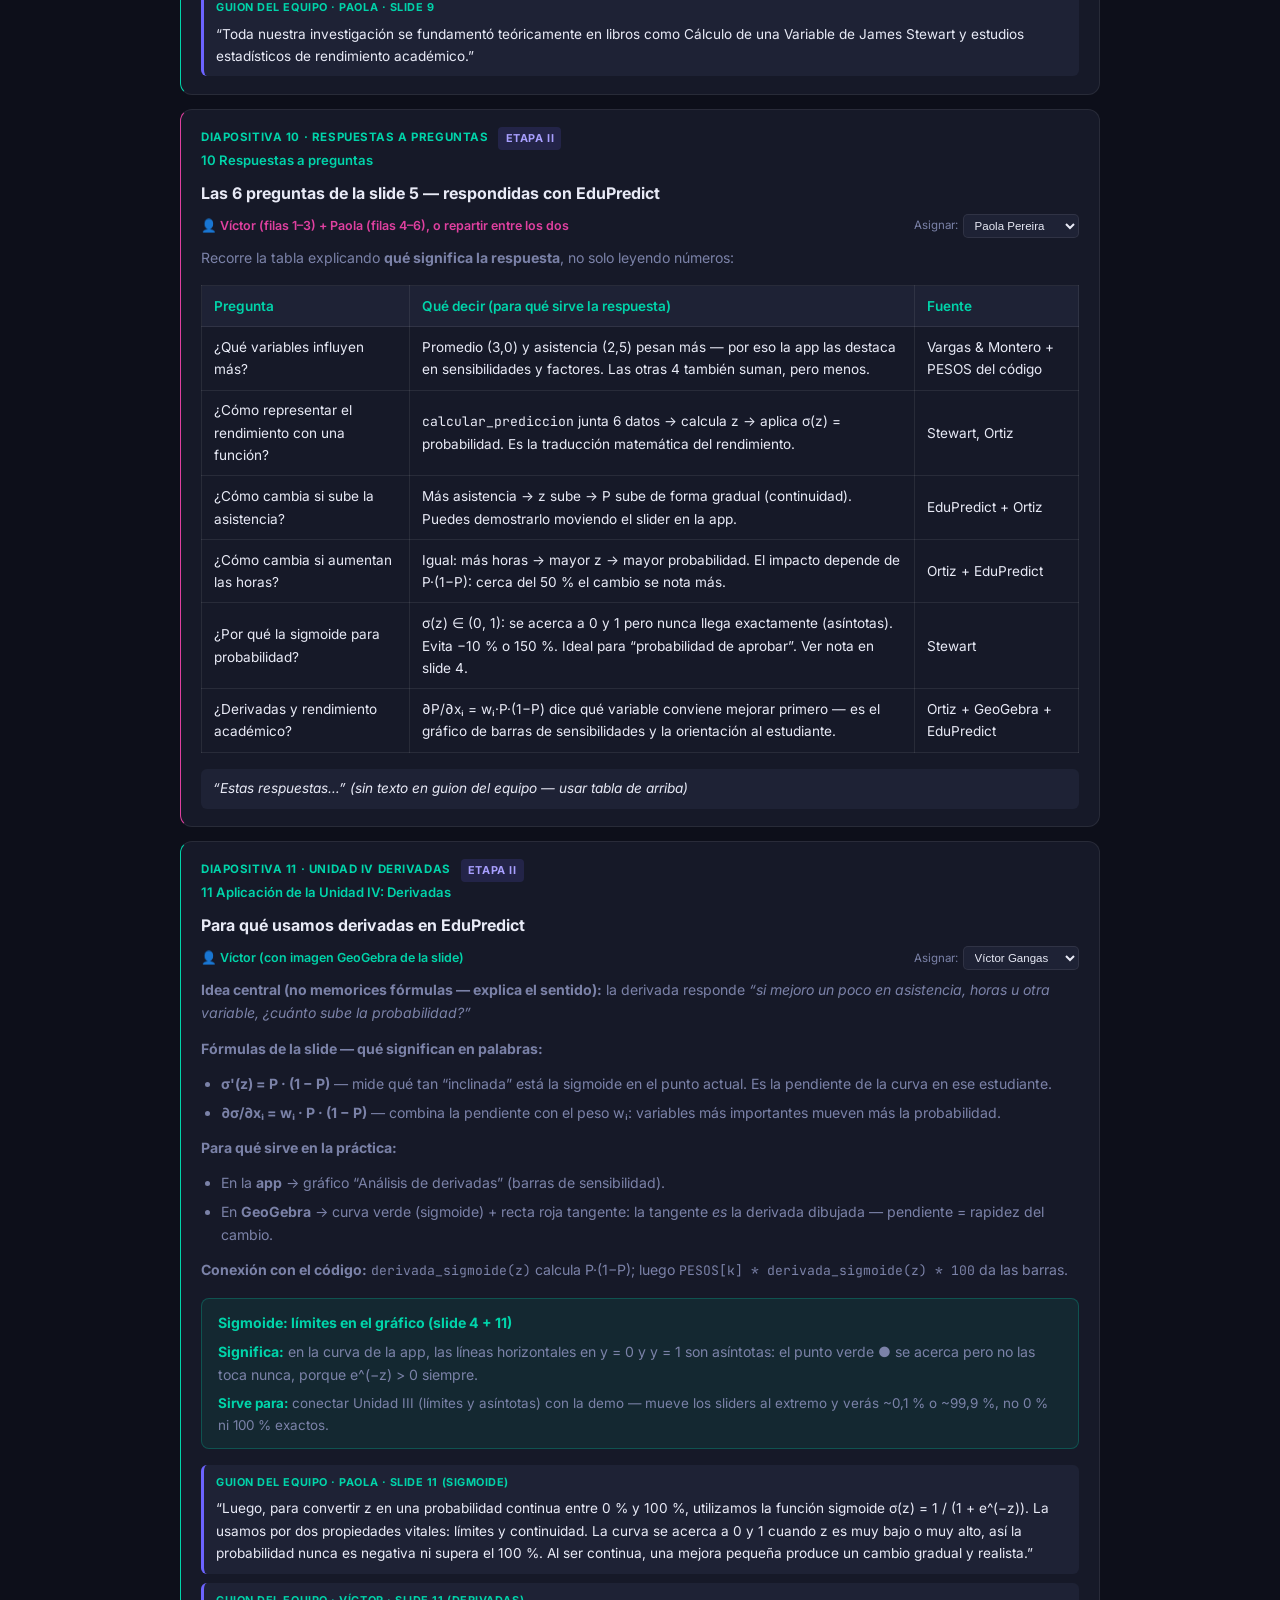
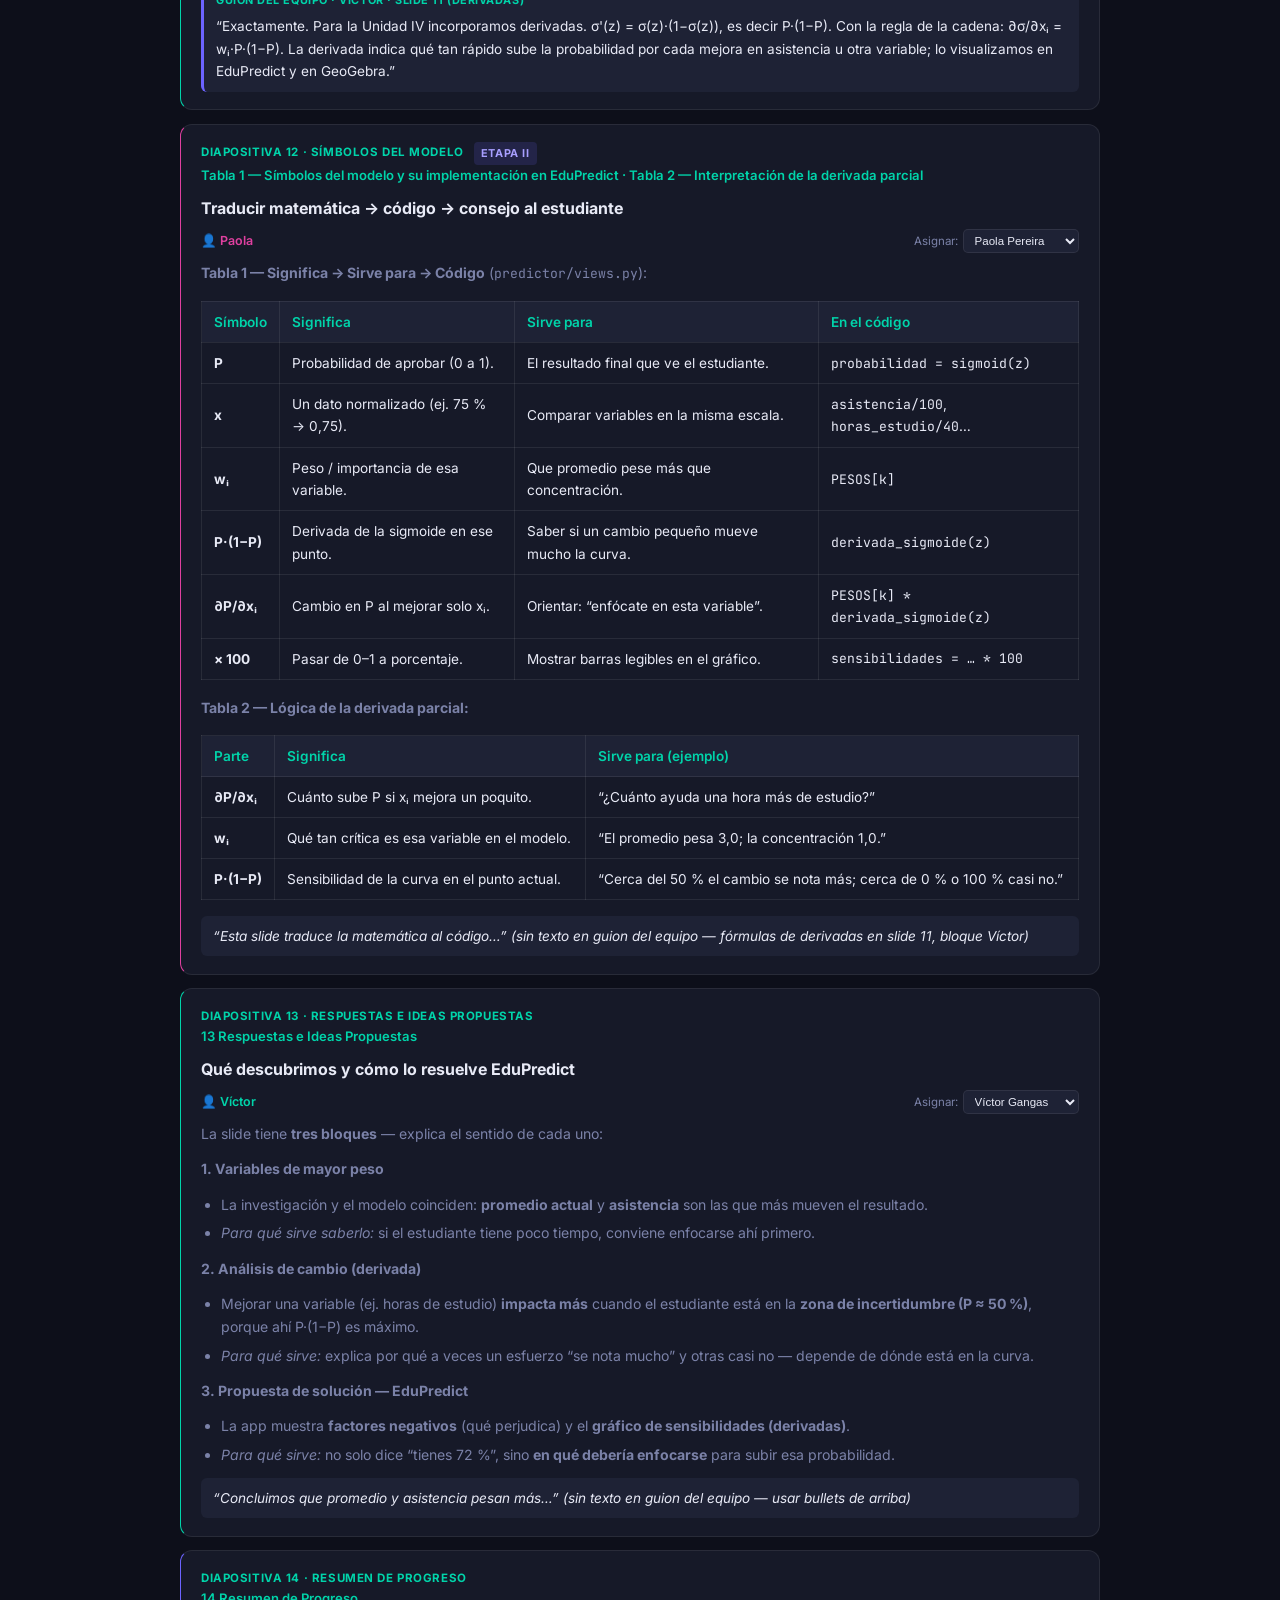
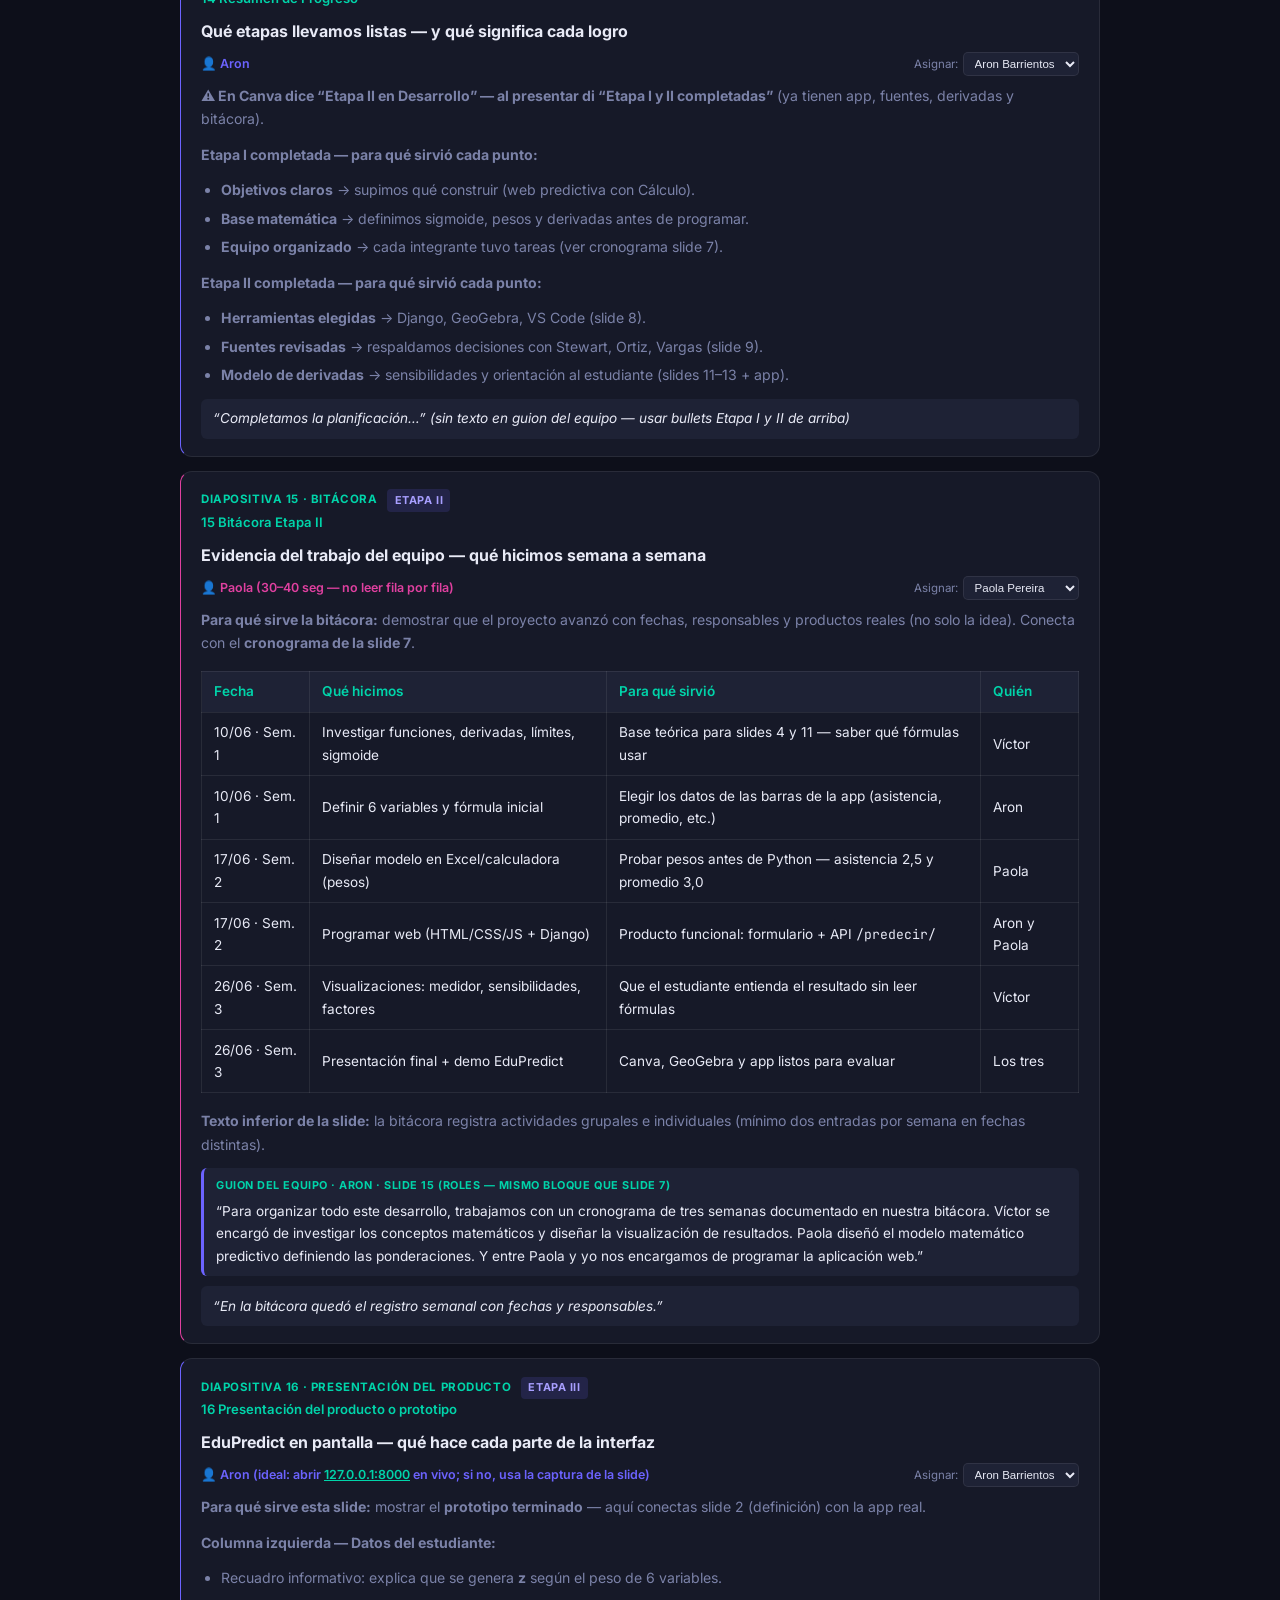
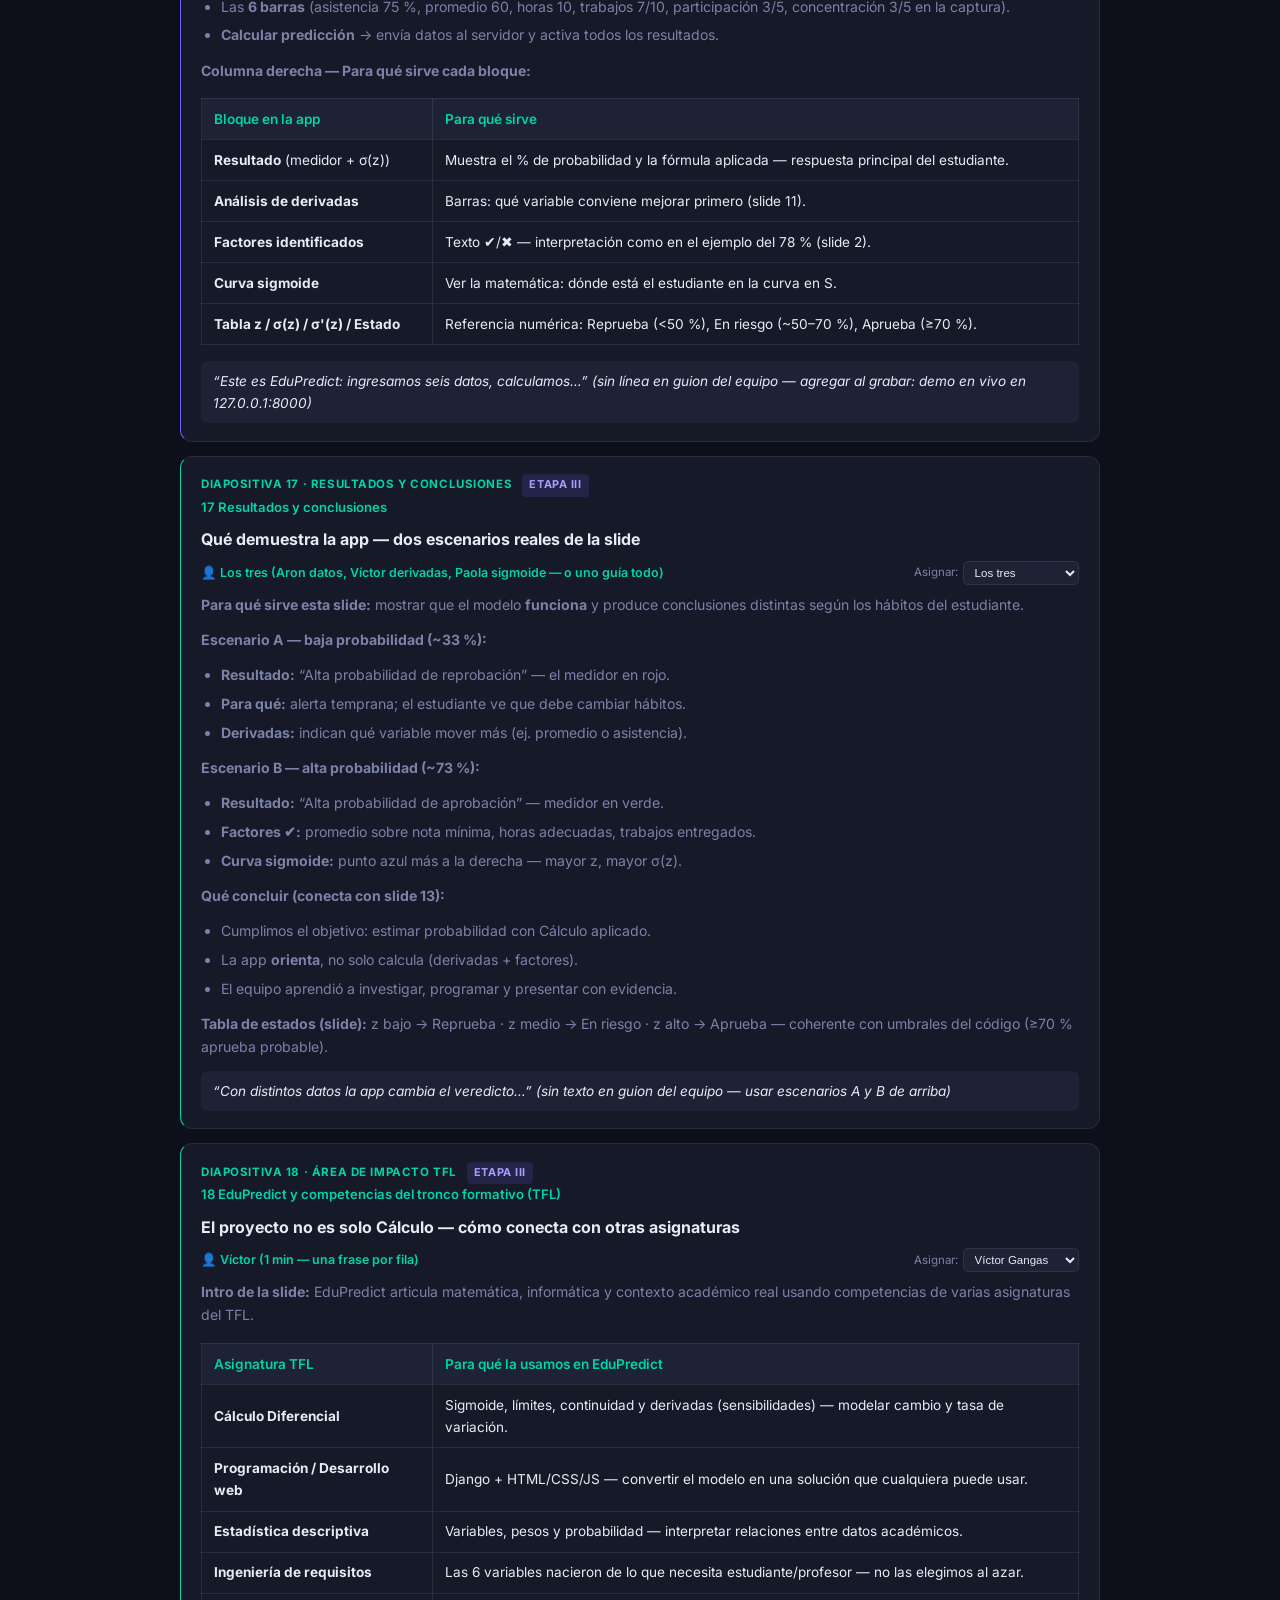
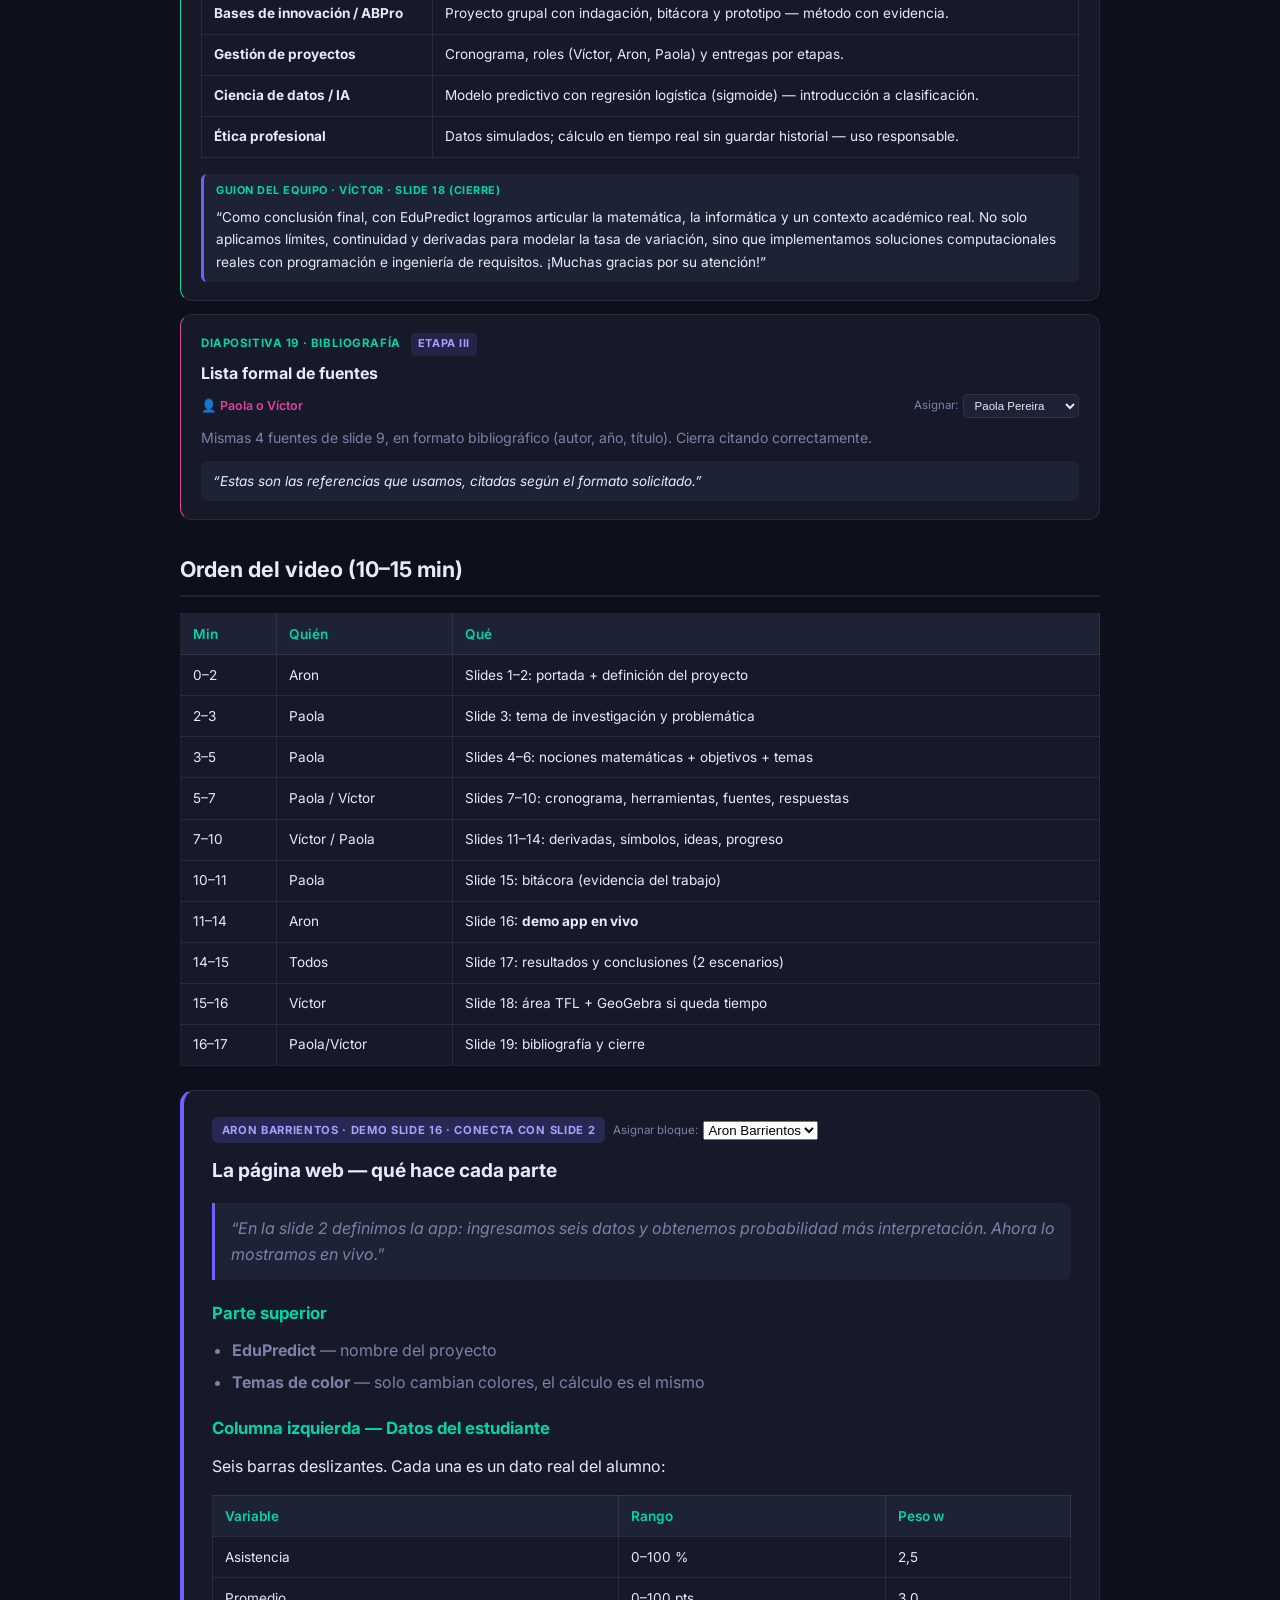
==== commit 27879a40: "Fix subida PDF: pasar solicitud al include del panel admin" ====
--- a/static/presentacion/guia.html
+++ b/static/presentacion/guia.html
@@ -324,6 +324,42 @@
     .assign-balance .b-paola { color: var(--paola); font-weight: 600; }
     .assign-balance .b-victor { color: var(--victor); font-weight: 600; }
     .assign-balance .shuf-note { display: block; font-size: .68rem; opacity: .85; margin-top: .2rem; }
+    .who-assign {
+      display: flex; flex-wrap: wrap; align-items: center; gap: .5rem .75rem;
+      margin-bottom: .5rem;
+    }
+    .who-assign .who { margin-bottom: 0; flex: 1 1 12rem; }
+    .who-picker-wrap {
+      display: inline-flex; align-items: center; gap: .35rem;
+      font-size: .72rem; color: var(--muted); flex: 0 0 auto;
+    }
+    .who-picker-wrap span { white-space: nowrap; }
+    .who-picker {
+      font-size: .72rem; padding: .25rem .4rem; border-radius: 5px;
+      border: 1px solid var(--border); background: var(--surface2);
+      color: var(--text); cursor: pointer; max-width: 11rem;
+    }
+    .who-picker:focus { outline: 2px solid var(--accent); outline-offset: 1px; }
+    .part-assign {
+      display: inline-flex; align-items: center; gap: .35rem;
+      margin-left: .5rem; font-size: .72rem; color: var(--muted);
+    }
+    body.solo-guion-mode #simbolos,
+    body.solo-guion-mode #simbolos + p,
+    body.solo-guion-mode .logic-grid,
+    body.solo-guion-mode #video,
+    body.solo-guion-mode #video + table { display: none !important; }
+    .slide-guide.guion-filter-active > *:not(.num):not(.slide-title-official):not(h3):not(.who-assign):not(.say.say-visible) {
+      display: none !important;
+    }
+    body.solo-guion-mode .speaker:not(.guion-section-visible) { display: none !important; }
+    body.solo-guion-mode .speaker.guion-section-visible > *:not(.badge):not(blockquote):not(h2) {
+      display: none !important;
+    }
+    .save-status {
+      font-size: .68rem; color: var(--accent2); margin-left: .5rem;
+    }
+    .save-status.err { color: #e57373; }
     .pin-btn {
       font-family: inherit; font-size: .78rem;
       padding: .4rem .85rem; border-radius: 8px;
@@ -427,12 +463,17 @@
           <input type="checkbox" id="soloParte" />
           Solo ver la parte del integrante seleccionado
         </label>
+        <label class="solo-toggle">
+          <input type="checkbox" id="soloGuion" />
+          Solo lo que diré (guion y frases de mis slides)
+        </label>
         <button type="button" class="cycle-btn" id="cycleMember" title="Cambiar integrante">↻ Cambiar integrante</button>
         <button type="button" class="shuffle-btn" id="shuffleAssign" title="Repartir las diapositivas entre los tres de forma pareja y al azar">🎲 Repartir al azar (parejo)</button>
         <button type="button" class="shuffle-btn restore" id="restoreAssign" title="Volver al reparto original de la guía" hidden>↩ Reparto original</button>
         <button type="button" class="pin-btn" id="pinFilterBar" title="Anclar aquí: la barra no seguirá al hacer scroll">📌 Anclar en su lugar</button>
       </div>
       <p class="assign-balance" id="assignBalance"></p>
+      <p style="font-size:.72rem;color:var(--muted);margin:0 0 .35rem;">✏️ <strong>Reparto manual:</strong> usa el desplegable <em>Asignar</em> en cada diapositiva. Los cambios se guardan en la <strong>base de datos</strong> del servidor (compartido para todo el equipo). <span class="save-status" id="saveStatus"></span></p>
       <p class="filter-status" id="filterStatus">Viendo: <strong>todos</strong> · diapositivas y secciones de la guía</p>
     </div>
 
@@ -1353,32 +1394,186 @@
         slide.classList.add('assigned-todos');
         slide.dataset.speakers = 'aron paola victor';
         slide.dataset.primarySpeaker = 'todos';
-        return;
+      } else {
+        who.innerHTML = `👤 ${MEMBER_LABELS[speaker]} ${extra}`.trim();
+        who.classList.add('who-' + speaker);
+        slide.classList.add('assigned-' + speaker);
+        slide.dataset.speakers = speaker;
+        slide.dataset.primarySpeaker = speaker;
       }
-
-      who.innerHTML = `👤 ${MEMBER_LABELS[speaker]} ${extra}`.trim();
-      who.classList.add('who-' + speaker);
-      slide.classList.add('assigned-' + speaker);
-      slide.dataset.speakers = speaker;
-      slide.dataset.primarySpeaker = speaker;
+      const sel = slide.querySelector('.who-picker');
+      if (sel && sel.value !== speaker) sel.value = speaker;
+    }
+
+    function setPartBlockSpeaker(block, speaker) {
+      const el = document.getElementById(block.id);
+      if (!el) return;
+      el.dataset.speaker = speaker;
+      el.classList.remove('arons', 'paola', 'victor');
+      TEAM.forEach(t => el.classList.remove(t));
+      if (speaker === 'aron') el.classList.add('arons');
+      else el.classList.add(speaker);
+      const badge = el.querySelector('.badge');
+      if (badge) badge.textContent = `${MEMBER_LABELS[speaker]} · ${block.theme}`;
+      const nav = document.querySelector(`nav.toc a[href="#${block.id}"]`);
+      if (nav) nav.textContent = `${block.navLabel} (${SPEAKER_SHORT[speaker]})`;
+      const sel = el.querySelector('.part-picker');
+      if (sel && sel.value !== speaker) sel.value = speaker;
+    }
+
+    function markAssignCustomized() {
+      isShuffled = true;
+      document.getElementById('restoreAssign').hidden = false;
+      document.querySelectorAll('.slide-guide.filterable').forEach(s => s.classList.add('is-shuffled'));
+      saveAssignments();
+      renderAssignBalance();
+      applyGuideFilter();
+    }
+
+    function collectAssignmentData() {
+      const data = { slides: {}, parts: {} };
+      document.querySelectorAll('.slide-guide.filterable').forEach(slide => {
+        const n = slideNumber(slide);
+        if (n) data.slides[String(n)] = slide.dataset.primarySpeaker || primarySpeakerFromSlide(slide);
+      });
+      PART_BLOCKS.forEach(b => {
+        const el = document.getElementById(b.id);
+        if (el) data.parts[b.id] = el.dataset.speaker;
+      });
+      return data;
+    }
+
+    function applyAssignmentData(data) {
+      if (data.slides) {
+        document.querySelectorAll('.slide-guide.filterable').forEach(slide => {
+          const n = slideNumber(slide);
+          const sp = data.slides[String(n)];
+          if (sp) setWhoOnSlide(slide, sp);
+        });
+      }
+      if (data.parts) {
+        PART_BLOCKS.forEach(b => {
+          if (data.parts[b.id]) setPartBlockSpeaker(b, data.parts[b.id]);
+        });
+      }
+      isShuffled = true;
+      document.getElementById('restoreAssign').hidden = false;
+      document.querySelectorAll('.slide-guide.filterable').forEach(s => s.classList.add('is-shuffled'));
+    }
+
+    const REPARTO_API = '/api/guia/reparto/';
+    let saveTimer = null;
+
+    function setSaveStatus(msg, isErr) {
+      const el = document.getElementById('saveStatus');
+      if (!el) return;
+      el.textContent = msg || '';
+      el.classList.toggle('err', !!isErr);
+      if (msg && !isErr) {
+        setTimeout(() => { if (el.textContent === msg) el.textContent = ''; }, 2500);
+      }
+    }
+
+    function saveAssignments() {
+      clearTimeout(saveTimer);
+      saveTimer = setTimeout(async () => {
+        try {
+          const res = await fetch(REPARTO_API, {
+            method: 'POST',
+            headers: { 'Content-Type': 'application/json' },
+            body: JSON.stringify(collectAssignmentData()),
+          });
+          const data = await res.json();
+          if (data.ok) setSaveStatus('✓ Guardado en BD');
+          else setSaveStatus('Error al guardar', true);
+        } catch (e) {
+          setSaveStatus('Sin conexión al servidor', true);
+        }
+      }, 500);
+    }
+
+    async function loadSavedAssignments() {
+      try {
+        const res = await fetch(REPARTO_API);
+        const data = await res.json();
+        if (!data.ok || !data.customized) return false;
+        applyAssignmentData(data);
+        return true;
+      } catch (e) {
+        return false;
+      }
+    }
+
+    async function clearSavedAssignments() {
+      try {
+        await fetch(REPARTO_API, { method: 'DELETE' });
+      } catch (e) { /* ignore */ }
+    }
+
+    function injectWhoPickers() {
+      document.querySelectorAll('.slide-guide.filterable').forEach(slide => {
+        const who = slide.querySelector('.who');
+        if (!who || slide.querySelector('.who-picker')) return;
+        const row = document.createElement('div');
+        row.className = 'who-assign';
+        who.parentNode.insertBefore(row, who);
+        row.appendChild(who);
+        const label = document.createElement('label');
+        label.className = 'who-picker-wrap';
+        label.innerHTML = '<span>Asignar:</span>';
+        const sel = document.createElement('select');
+        sel.className = 'who-picker';
+        sel.setAttribute('aria-label', 'Asignar integrante a esta diapositiva');
+        [
+          ['aron', 'Aron Barrientos'],
+          ['paola', 'Paola Pereira'],
+          ['victor', 'Víctor Gangas'],
+          ['todos', 'Los tres']
+        ].forEach(([v, t]) => {
+          const o = document.createElement('option');
+          o.value = v;
+          o.textContent = t;
+          sel.appendChild(o);
+        });
+        sel.value = slide.dataset.primarySpeaker || primarySpeakerFromSlide(slide);
+        sel.addEventListener('change', () => {
+          setWhoOnSlide(slide, sel.value);
+          markAssignCustomized();
+        });
+        label.appendChild(sel);
+        row.appendChild(label);
+      });
+
+      PART_BLOCKS.forEach(b => {
+        const el = document.getElementById(b.id);
+        if (!el || el.querySelector('.part-picker')) return;
+        const badge = el.querySelector('.badge');
+        if (!badge) return;
+        const wrap = document.createElement('span');
+        wrap.className = 'part-assign';
+        wrap.innerHTML = '<span>Asignar bloque:</span>';
+        const sel = document.createElement('select');
+        sel.className = 'part-picker';
+        sel.setAttribute('aria-label', 'Asignar integrante a este bloque de la guía');
+        TEAM.forEach(sp => {
+          const o = document.createElement('option');
+          o.value = sp;
+          o.textContent = MEMBER_LABELS[sp];
+          sel.appendChild(o);
+        });
+        sel.value = el.dataset.speaker || b.originalSpeaker;
+        sel.addEventListener('change', () => {
+          setPartBlockSpeaker(b, sel.value);
+          markAssignCustomized();
+        });
+        wrap.appendChild(sel);
+        badge.insertAdjacentElement('afterend', wrap);
+      });
     }
 
     function shufflePartBlocks() {
       const perm = buildBalancedPool(PART_BLOCKS.length);
-      PART_BLOCKS.forEach((b, i) => {
-        const el = document.getElementById(b.id);
-        if (!el) return;
-        const sp = perm[i];
-        el.dataset.speaker = sp;
-        el.classList.remove('arons', 'paola', 'victor');
-        TEAM.forEach(t => el.classList.remove(t));
-        if (sp === 'aron') el.classList.add('arons');
-        else el.classList.add(sp);
-        const badge = el.querySelector('.badge');
-        if (badge) badge.textContent = `${MEMBER_LABELS[sp]} · ${b.theme}`;
-        const nav = document.querySelector(`nav.toc a[href="#${b.id}"]`);
-        if (nav) nav.textContent = `${b.navLabel} (${SPEAKER_SHORT[sp]})`;
-      });
+      PART_BLOCKS.forEach((b, i) => setPartBlockSpeaker(b, perm[i]));
     }
 
     function restorePartBlocks() {
@@ -1405,7 +1600,7 @@
       if (c.todos) html += ` · <span class="b-todos" style="color:var(--accent2);font-weight:600">Todos ${c.todos}</span>`;
       html += ` <span style="opacity:.7">(${total} diapositivas)</span>`;
       if (isShuffled) {
-        html += '<span class="shuf-note">Reparto aleatorio activo — el guion “Guion del equipo” sigue con el autor original del texto.</span>';
+        html += '<span class="shuf-note">Reparto personalizado activo (manual o al azar) — el guion “Guion del equipo” sigue con el autor original del texto.</span>';
       } else {
         const diff = Math.max(c.aron, c.paola, c.victor) - Math.min(
           c.aron || 99, c.paola || 99, c.victor || 99
@@ -1425,11 +1620,13 @@
       isShuffled = true;
       slides.forEach(s => s.classList.add('is-shuffled'));
       document.getElementById('restoreAssign').hidden = false;
+      saveAssignments();
       renderAssignBalance();
       applyGuideFilter();
     }
 
     function restoreAssignments() {
+      clearSavedAssignments();
       document.querySelectorAll('.slide-guide.filterable').forEach(slide => {
         const who = slide.querySelector('.who');
         if (who && slide.dataset.originalWhoHtml) {
@@ -1442,6 +1639,7 @@
           : 'aron paola victor';
         delete slide.dataset.primarySpeaker;
         const sp = primarySpeakerFromSlide(slide);
+        slide.dataset.primarySpeaker = sp;
         if (sp !== 'todos') {
           who?.classList.add('who-' + sp);
           slide.classList.add('assigned-' + sp);
@@ -1449,14 +1647,63 @@
           who?.classList.add('who-todos');
           slide.classList.add('assigned-todos');
         }
+        const sel = slide.querySelector('.who-picker');
+        if (sel) sel.value = sp;
       });
       restorePartBlocks();
+      PART_BLOCKS.forEach(b => {
+        const el = document.getElementById(b.id);
+        const sel = el?.querySelector('.part-picker');
+        if (sel) sel.value = b.originalSpeaker;
+      });
       isShuffled = false;
       document.getElementById('restoreAssign').hidden = true;
+      setSaveStatus('');
       renderAssignBalance();
       applyGuideFilter();
     }
 
+    function tagGuionSpeakers() {
+      document.querySelectorAll('.say.guion-equipo').forEach(say => {
+        const tag = (say.querySelector('.guion-tag')?.textContent || '').toLowerCase()
+          .normalize('NFD').replace(/[\u0300-\u036f]/g, '');
+        if (/\baron\b/.test(tag)) say.dataset.guionSpeaker = 'aron';
+        else if (/\bpaola\b/.test(tag)) say.dataset.guionSpeaker = 'paola';
+        else if (/\bvictor\b/.test(tag)) say.dataset.guionSpeaker = 'victor';
+      });
+    }
+
+    function slideHasSpeechFor(slide, member) {
+      return [...slide.querySelectorAll('.say')].some(say => {
+        if (say.dataset.guionSpeaker) return say.dataset.guionSpeaker === member;
+        const primary = slide.dataset.primarySpeaker || primarySpeakerFromSlide(slide);
+        return primary === member;
+      });
+    }
+
+    function applyGuionVisibility() {
+      document.body.classList.toggle('solo-guion-mode', soloGuion && currentMember !== 'todos');
+      document.querySelectorAll('.slide-guide.filterable').forEach(slide => {
+        slide.classList.remove('guion-filter-active');
+        slide.querySelectorAll('.say').forEach(s => s.classList.remove('say-visible'));
+        if (!soloGuion || currentMember === 'todos') return;
+        slide.classList.add('guion-filter-active');
+        const primary = slide.dataset.primarySpeaker || primarySpeakerFromSlide(slide);
+        slide.querySelectorAll('.say').forEach(say => {
+          const gs = say.dataset.guionSpeaker;
+          const show = gs ? gs === currentMember : primary === currentMember;
+          if (show) say.classList.add('say-visible');
+        });
+      });
+      document.querySelectorAll('.speaker.filterable').forEach(sec => {
+        sec.classList.remove('guion-section-visible');
+        if (!soloGuion || currentMember === 'todos') return;
+        if ((sec.dataset.speaker || '') === currentMember) sec.classList.add('guion-section-visible');
+      });
+    }
+
+    tagGuionSpeakers();
+    injectWhoPickers();
     document.getElementById('shuffleAssign').addEventListener('click', shuffleAssignments);
     document.getElementById('restoreAssign').addEventListener('click', restoreAssignments);
 
@@ -1473,7 +1720,13 @@
       slide.dataset.primarySpeaker = sp;
     });
 
-    renderAssignBalance();
+    (async function initReparto() {
+      await loadSavedAssignments();
+      renderAssignBalance();
+      applyGuideFilter();
+    })();
+
+    let soloGuion = localStorage.getItem('ep-guia-solo-guion') === '1';
 
     function speakerMatch(el, member) {
       if (member === 'todos') return true;
@@ -1484,14 +1737,30 @@
     function applyGuideFilter() {
       const q = (document.getElementById('guideSearch').value || '').trim().toLowerCase();
 
+      if (soloGuion && currentMember === 'todos') {
+        soloGuion = false;
+        document.getElementById('soloGuion').checked = false;
+      }
+
       document.querySelectorAll('.filterable').forEach(el => {
         const isSpeaker = el.classList.contains('speaker');
+        const isSlide = el.classList.contains('slide-guide');
         let show = speakerMatch(el, currentMember);
 
         if (soloParte && currentMember !== 'todos' && isSpeaker) {
           show = (el.dataset.speaker || '').split(/\s+/).includes(currentMember);
         }
 
+        if (soloGuion && currentMember !== 'todos') {
+          if (isSlide) {
+            show = slideHasSpeechFor(el, currentMember);
+          } else if (isSpeaker) {
+            show = (el.dataset.speaker || '') === currentMember;
+          } else if (el.classList.contains('logic-card')) {
+            show = false;
+          }
+        }
+
         if (show && q) {
           show = el.textContent.toLowerCase().includes(q);
         }
@@ -1499,25 +1768,30 @@
         el.classList.toggle('is-hidden', !show);
       });
 
+      applyGuionVisibility();
+
       const visibleSlides = document.querySelectorAll('.slide-guide.filterable:not(.is-hidden)').length;
-      const showEmpty = visibleSlides === 0 && (currentMember !== 'todos' || q.length > 0);
+      const showEmpty = visibleSlides === 0 && (currentMember !== 'todos' || q.length > 0 || soloGuion);
       document.getElementById('noResults').classList.toggle('visible', showEmpty);
 
       const soloTxt = soloParte && currentMember !== 'todos' ? ' · <strong>solo su parte</strong>' : '';
+      const guionTxt = soloGuion && currentMember !== 'todos' ? ' · <strong>solo lo que diré</strong>' : '';
       const qTxt = q ? ` · búsqueda: “${document.getElementById('guideSearch').value.replace(/</g,'')}”` : '';
       document.getElementById('filterStatus').innerHTML =
         `Viendo: <strong>${MEMBER_LABELS[currentMember]}</strong> · ` +
-        `${visibleSlides} diapositiva(s)${soloTxt}${qTxt}`;
+        `${visibleSlides} diapositiva(s)${soloTxt}${guionTxt}${qTxt}`;
 
       document.querySelectorAll('.member-btn').forEach(btn => {
         btn.classList.toggle('active', btn.dataset.m === currentMember);
       });
       document.getElementById('soloParte').checked = soloParte;
+      document.getElementById('soloGuion').checked = soloGuion;
       document.getElementById('cycleMember').textContent =
         '↻ Siguiente: ' + MEMBER_LABELS[CYCLE_ORDER[(CYCLE_ORDER.indexOf(currentMember) + 1) % CYCLE_ORDER.length]];
 
       localStorage.setItem('ep-guia-member', currentMember);
       localStorage.setItem('ep-guia-solo', soloParte ? '1' : '0');
+      localStorage.setItem('ep-guia-solo-guion', soloGuion ? '1' : '0');
     }
 
     document.querySelectorAll('.member-btn').forEach(btn => {
@@ -1535,6 +1809,14 @@
 
     document.getElementById('soloParte').addEventListener('change', e => {
       soloParte = e.target.checked;
+      applyGuideFilter();
+    });
+
+    document.getElementById('soloGuion').addEventListener('change', e => {
+      soloGuion = e.target.checked;
+      if (soloGuion && currentMember === 'todos') {
+        currentMember = 'aron';
+      }
       applyGuideFilter();
     });
 
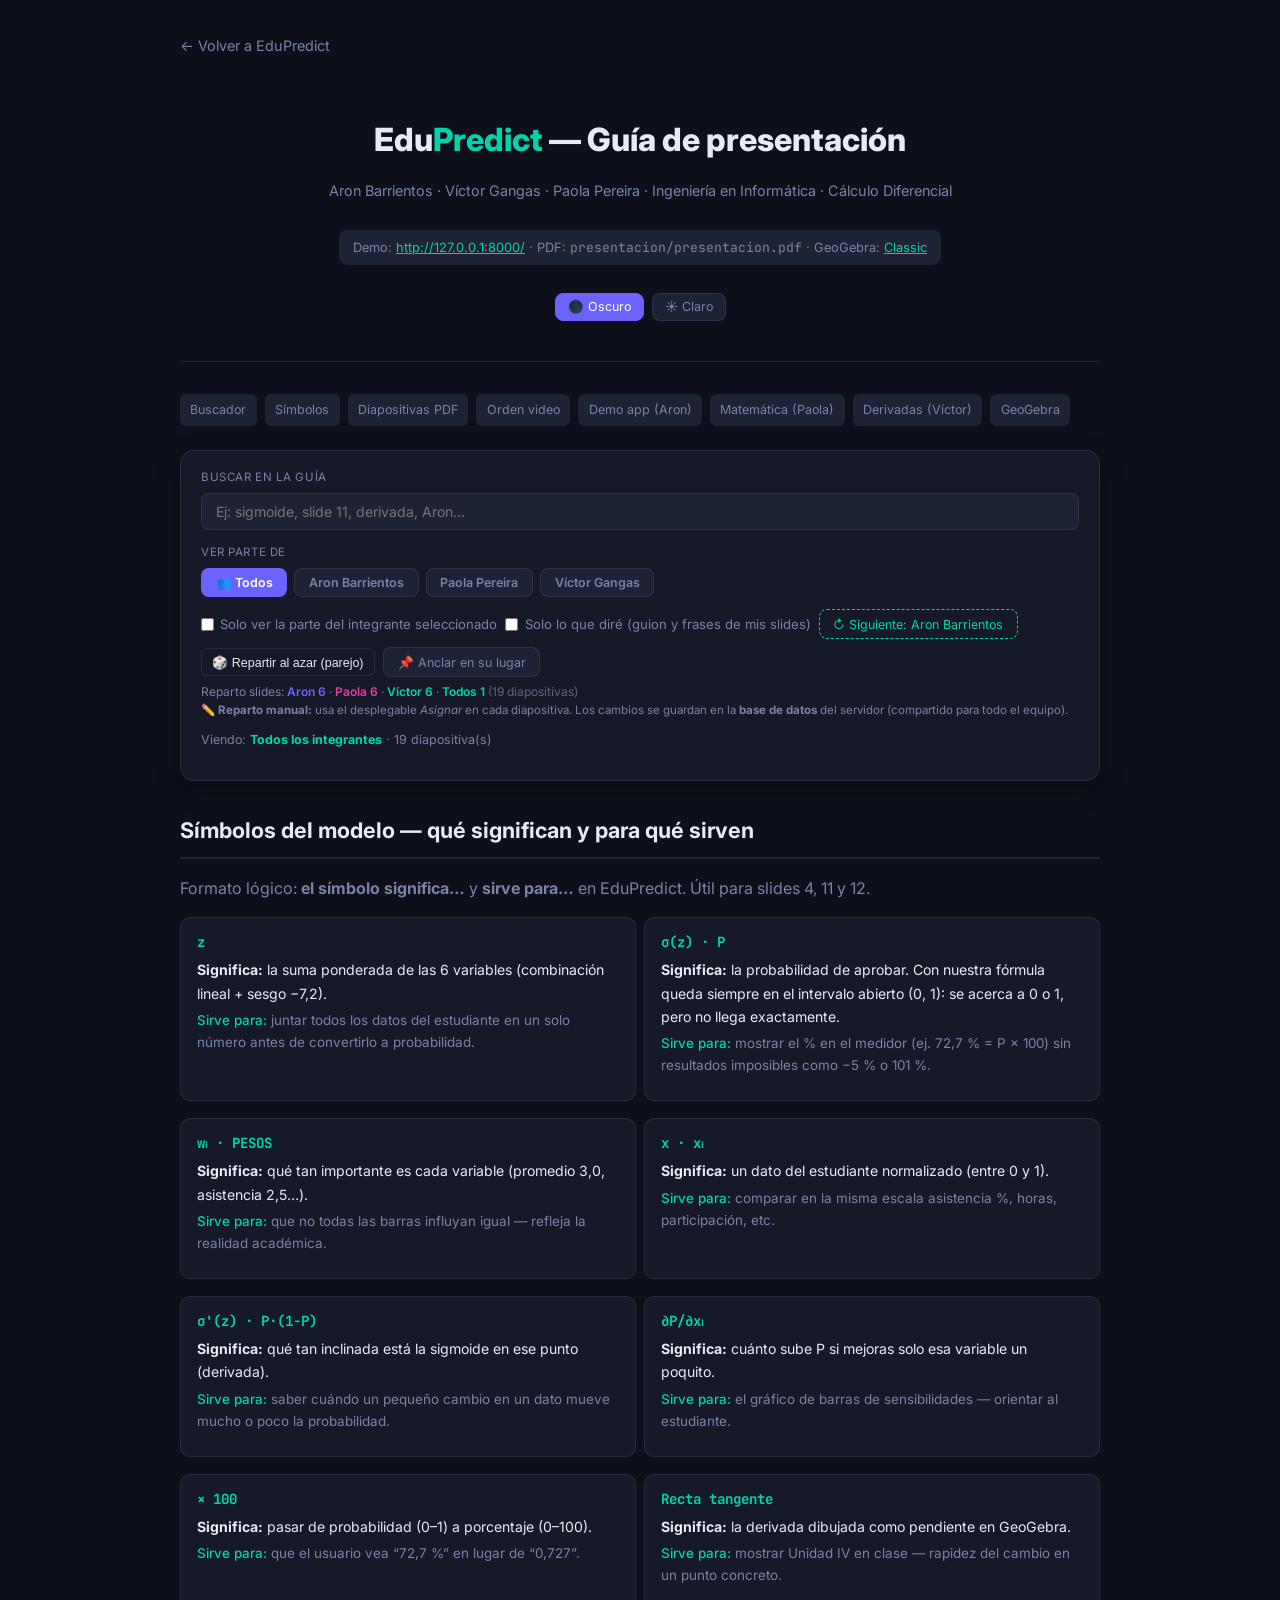
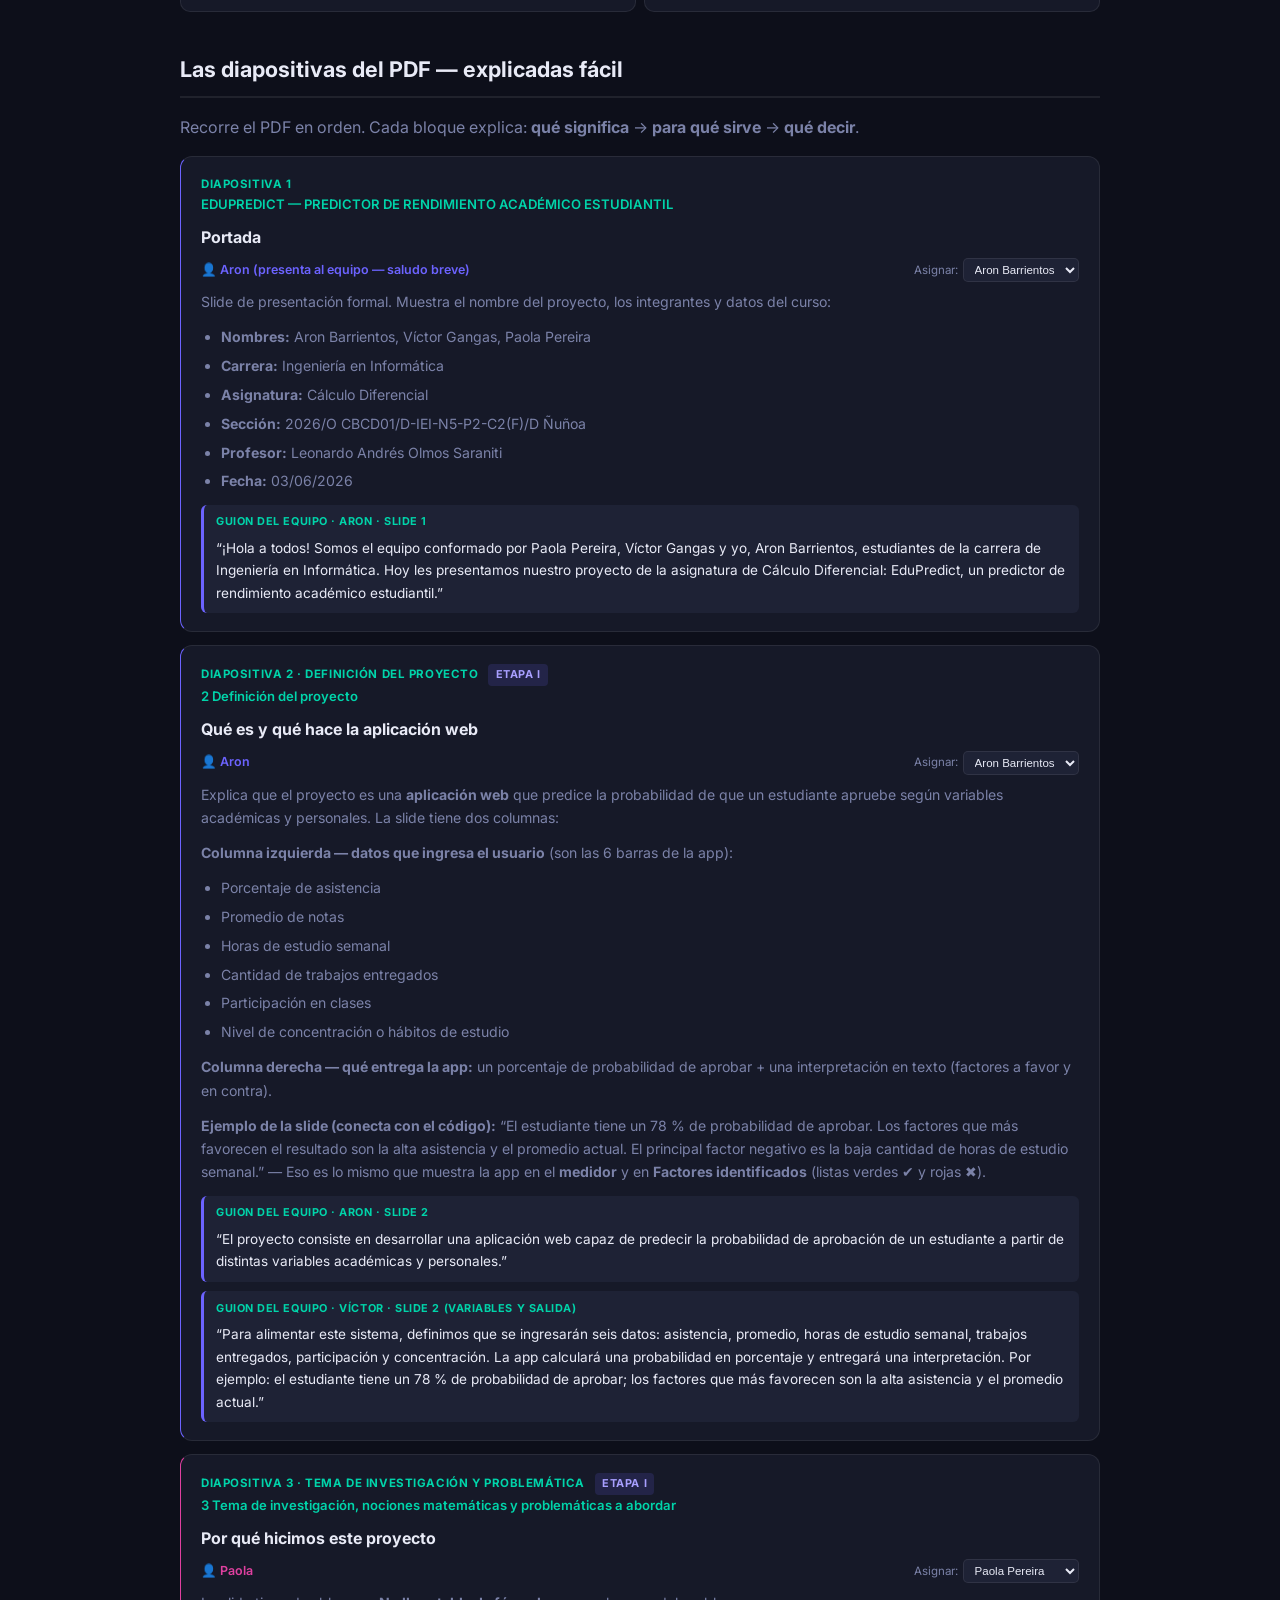
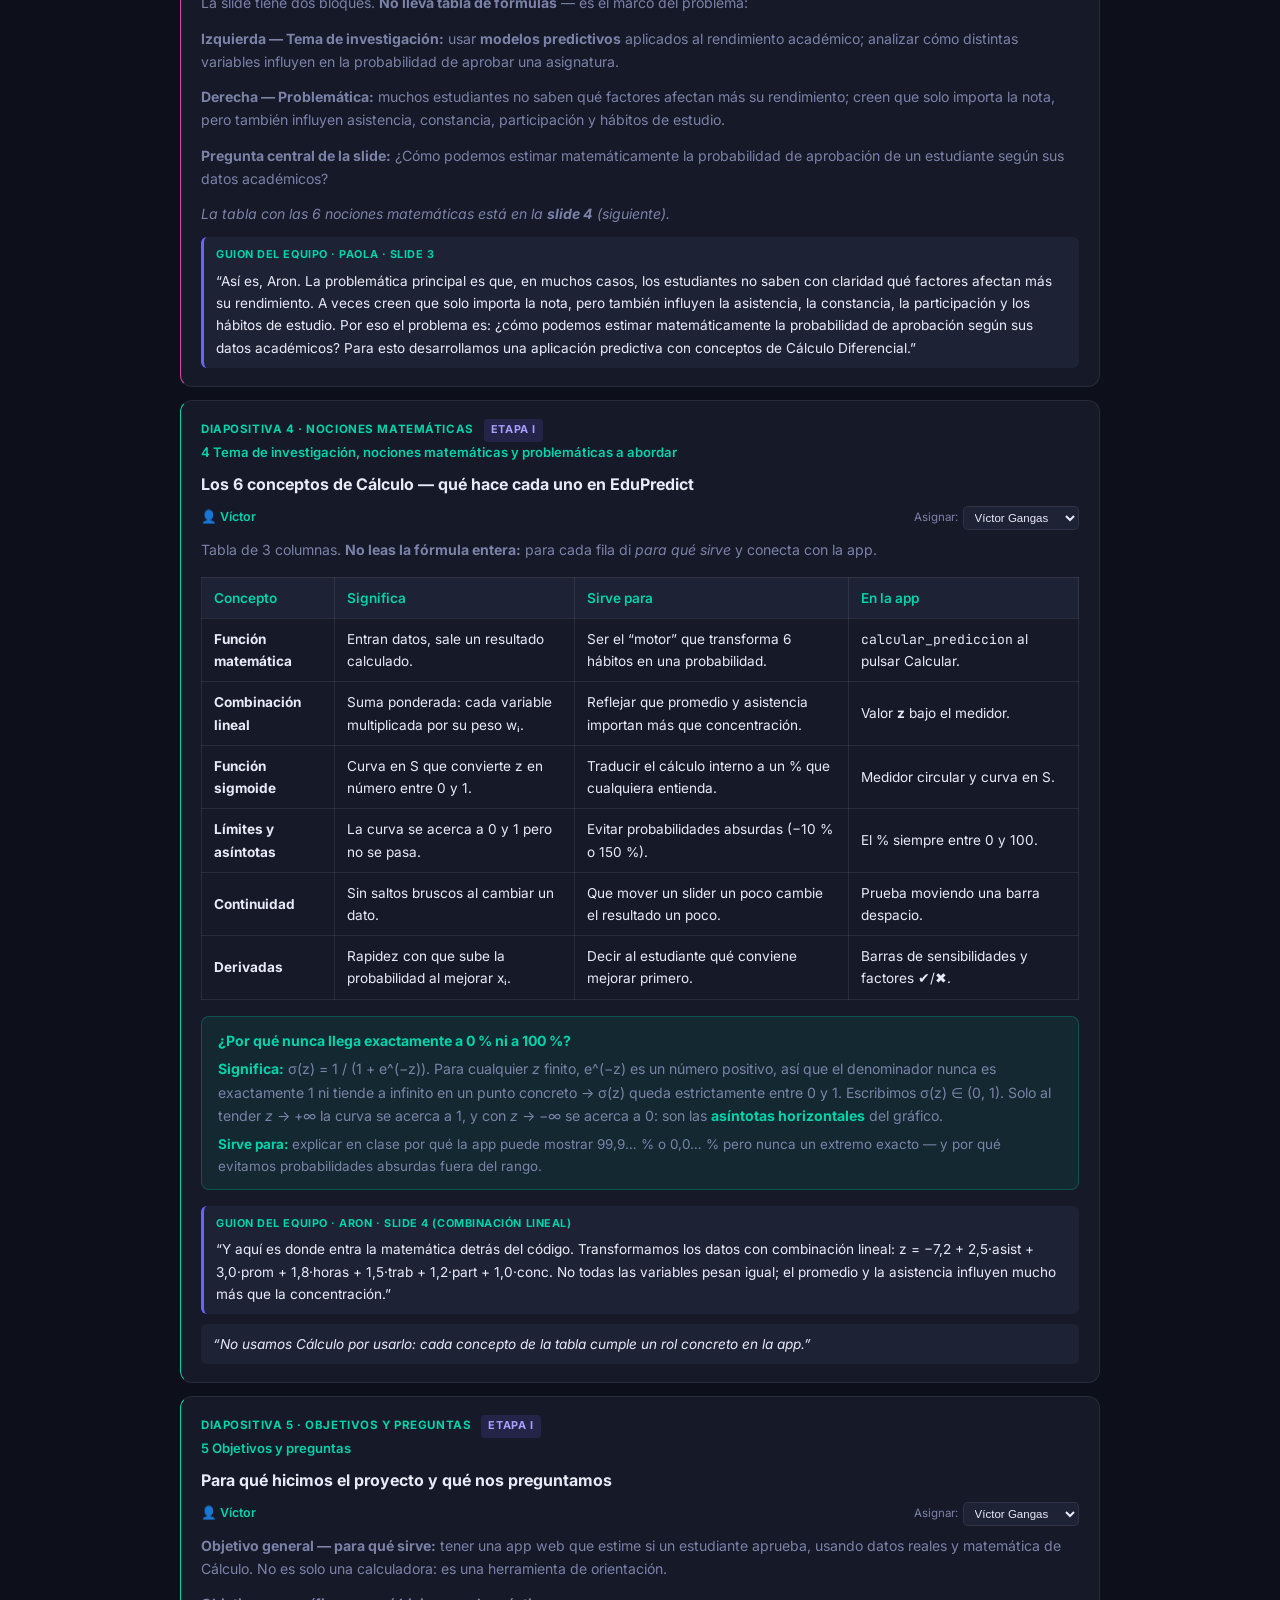
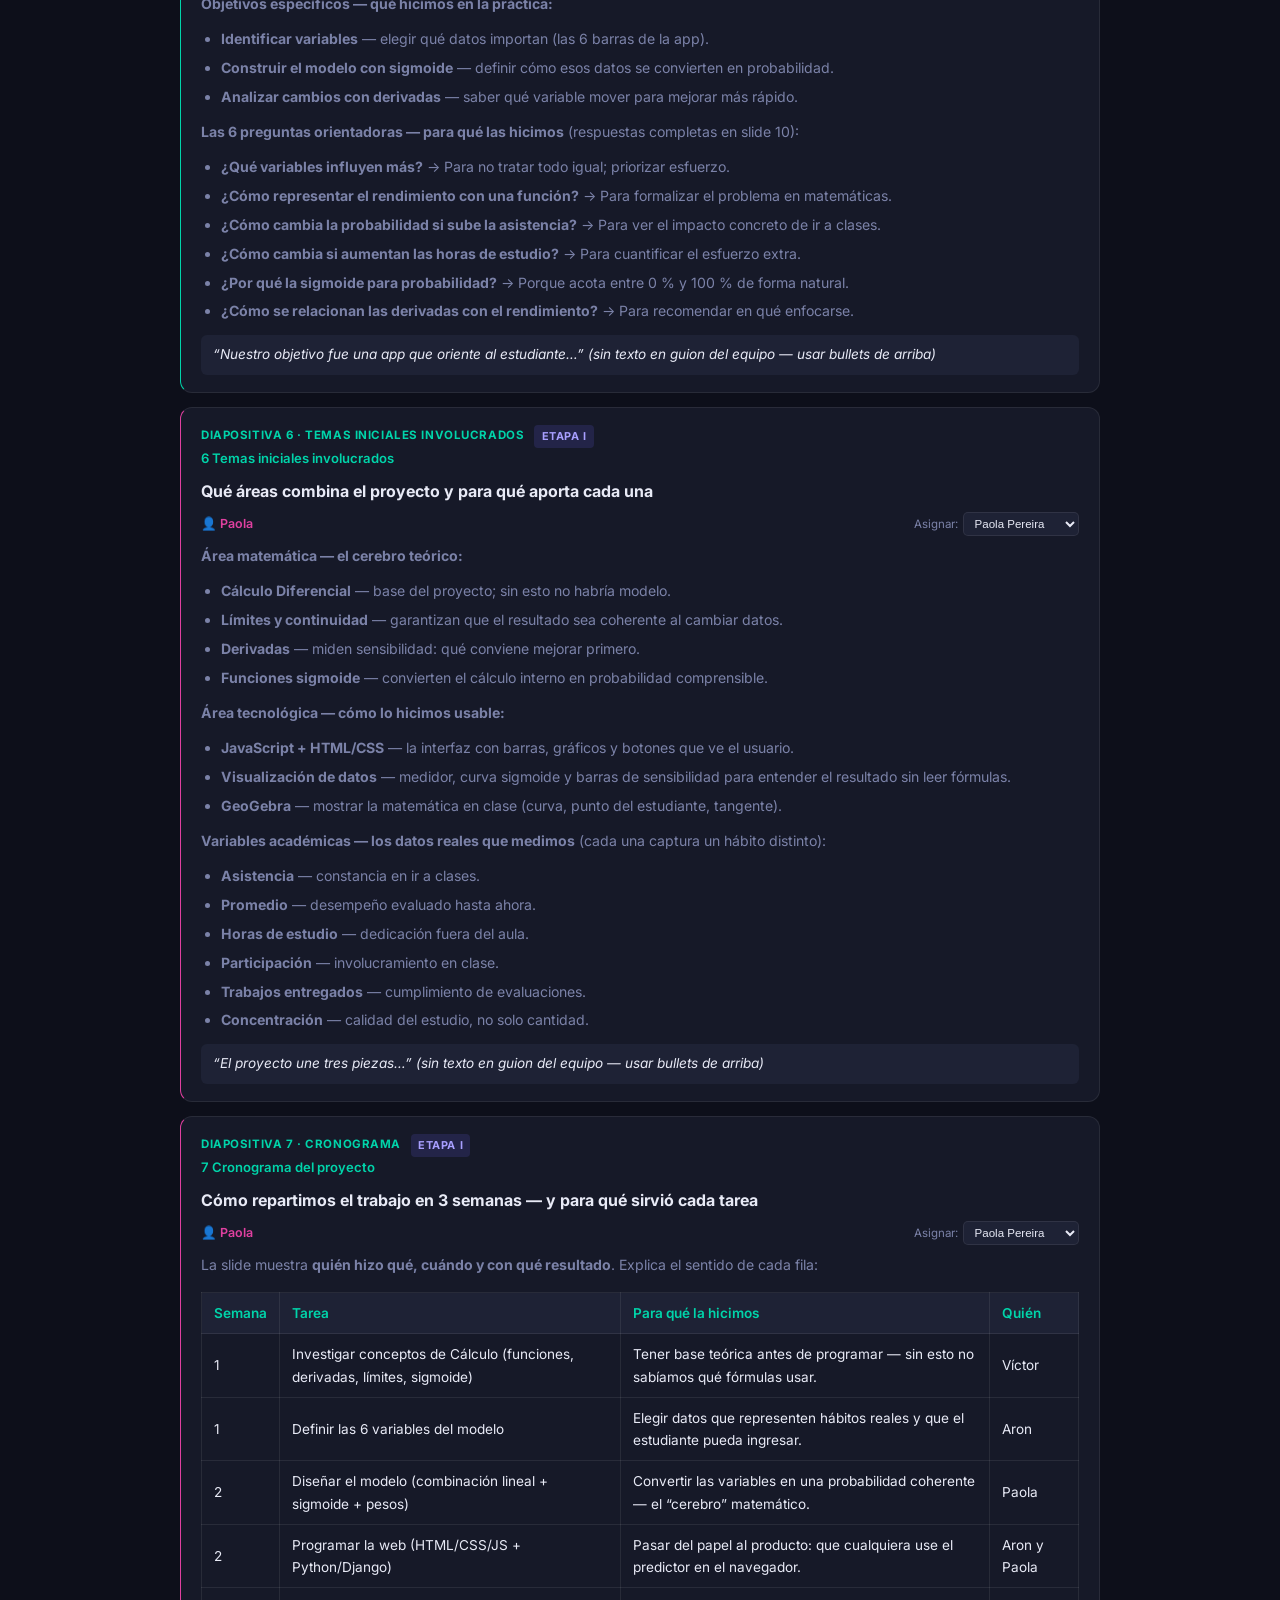
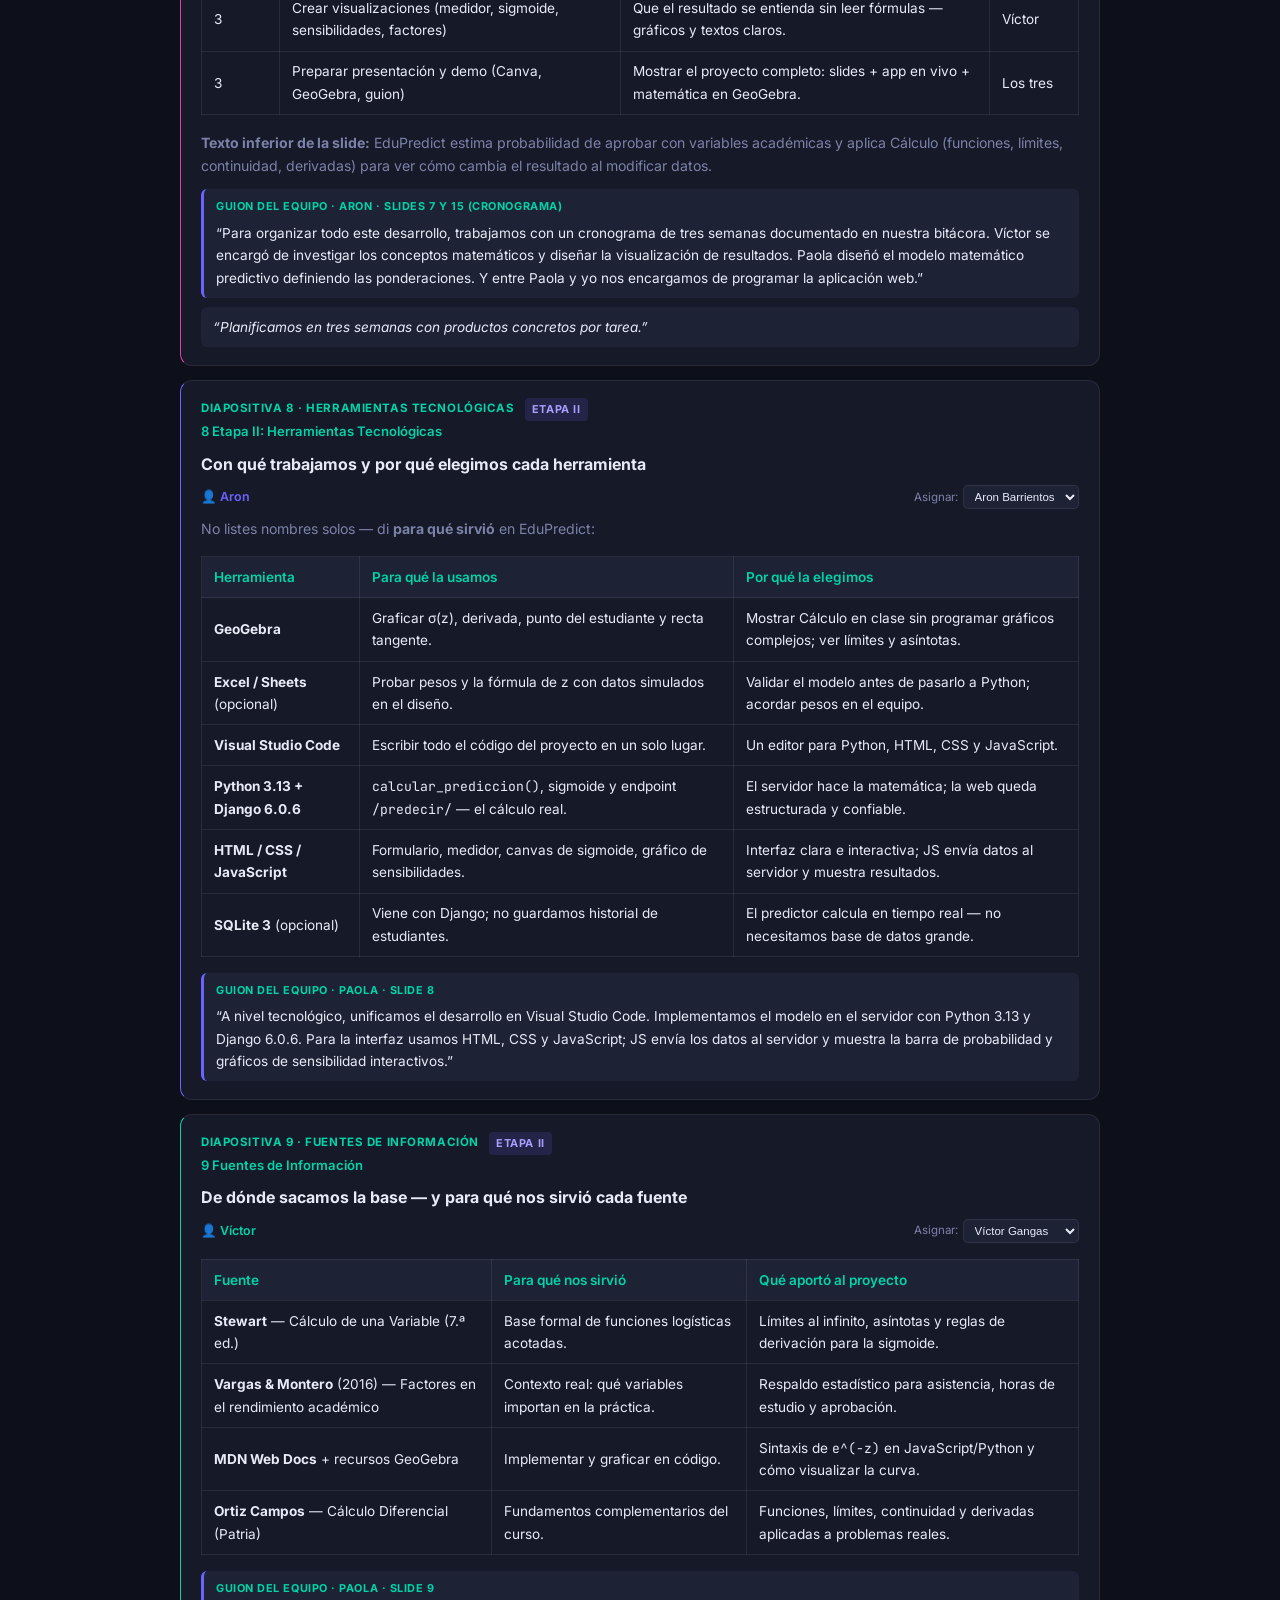
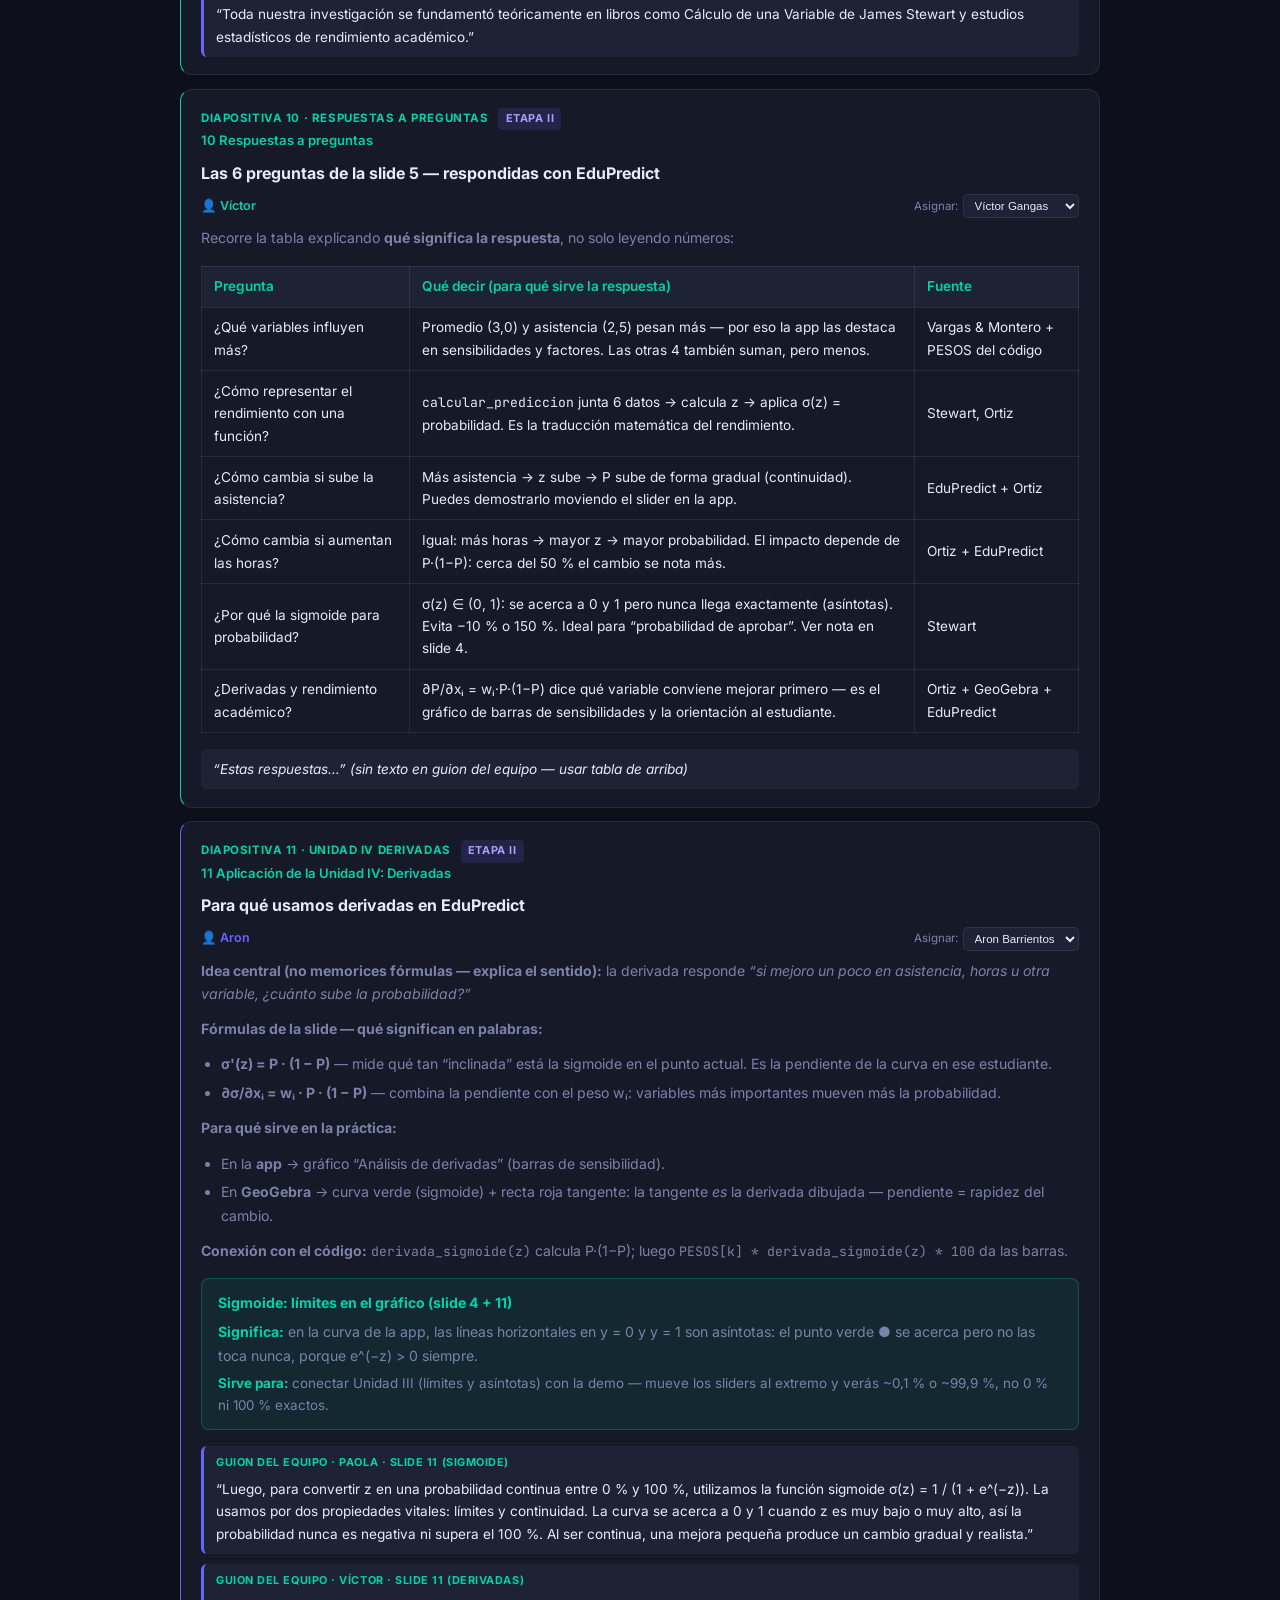
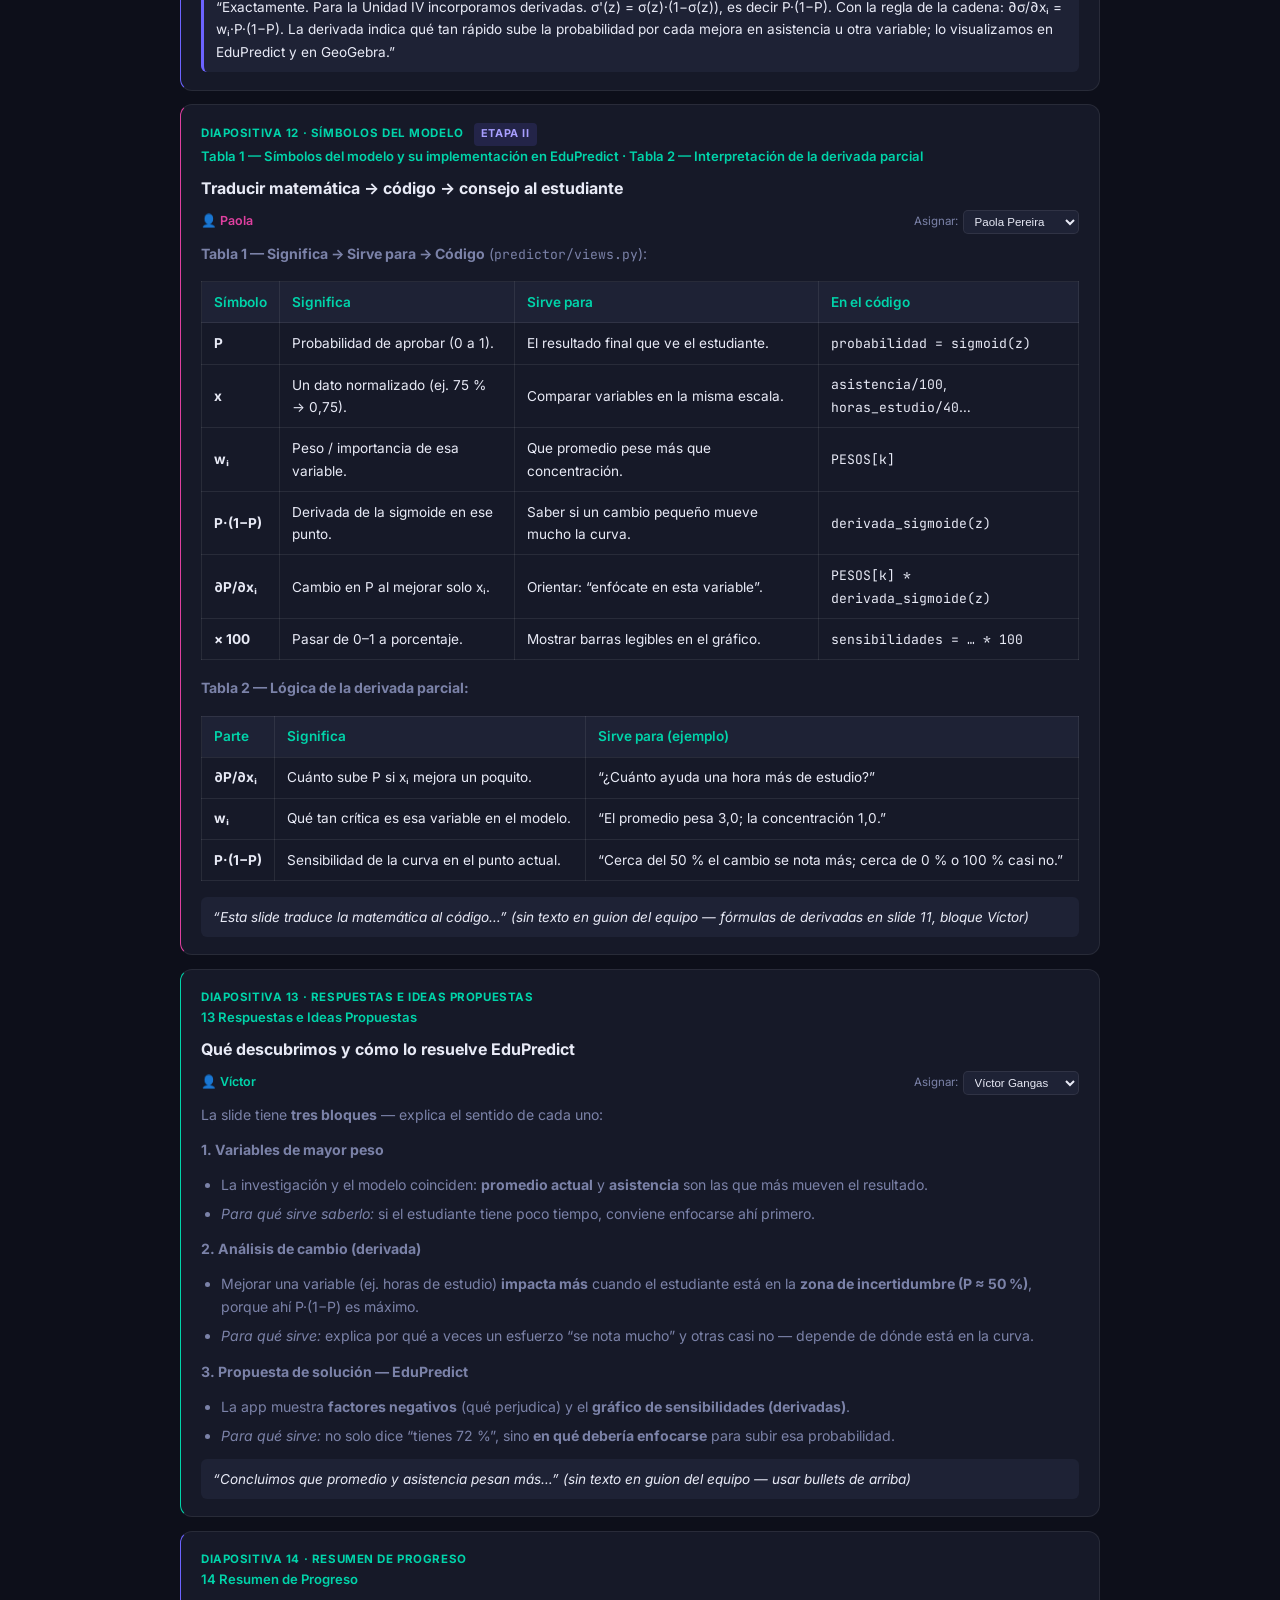
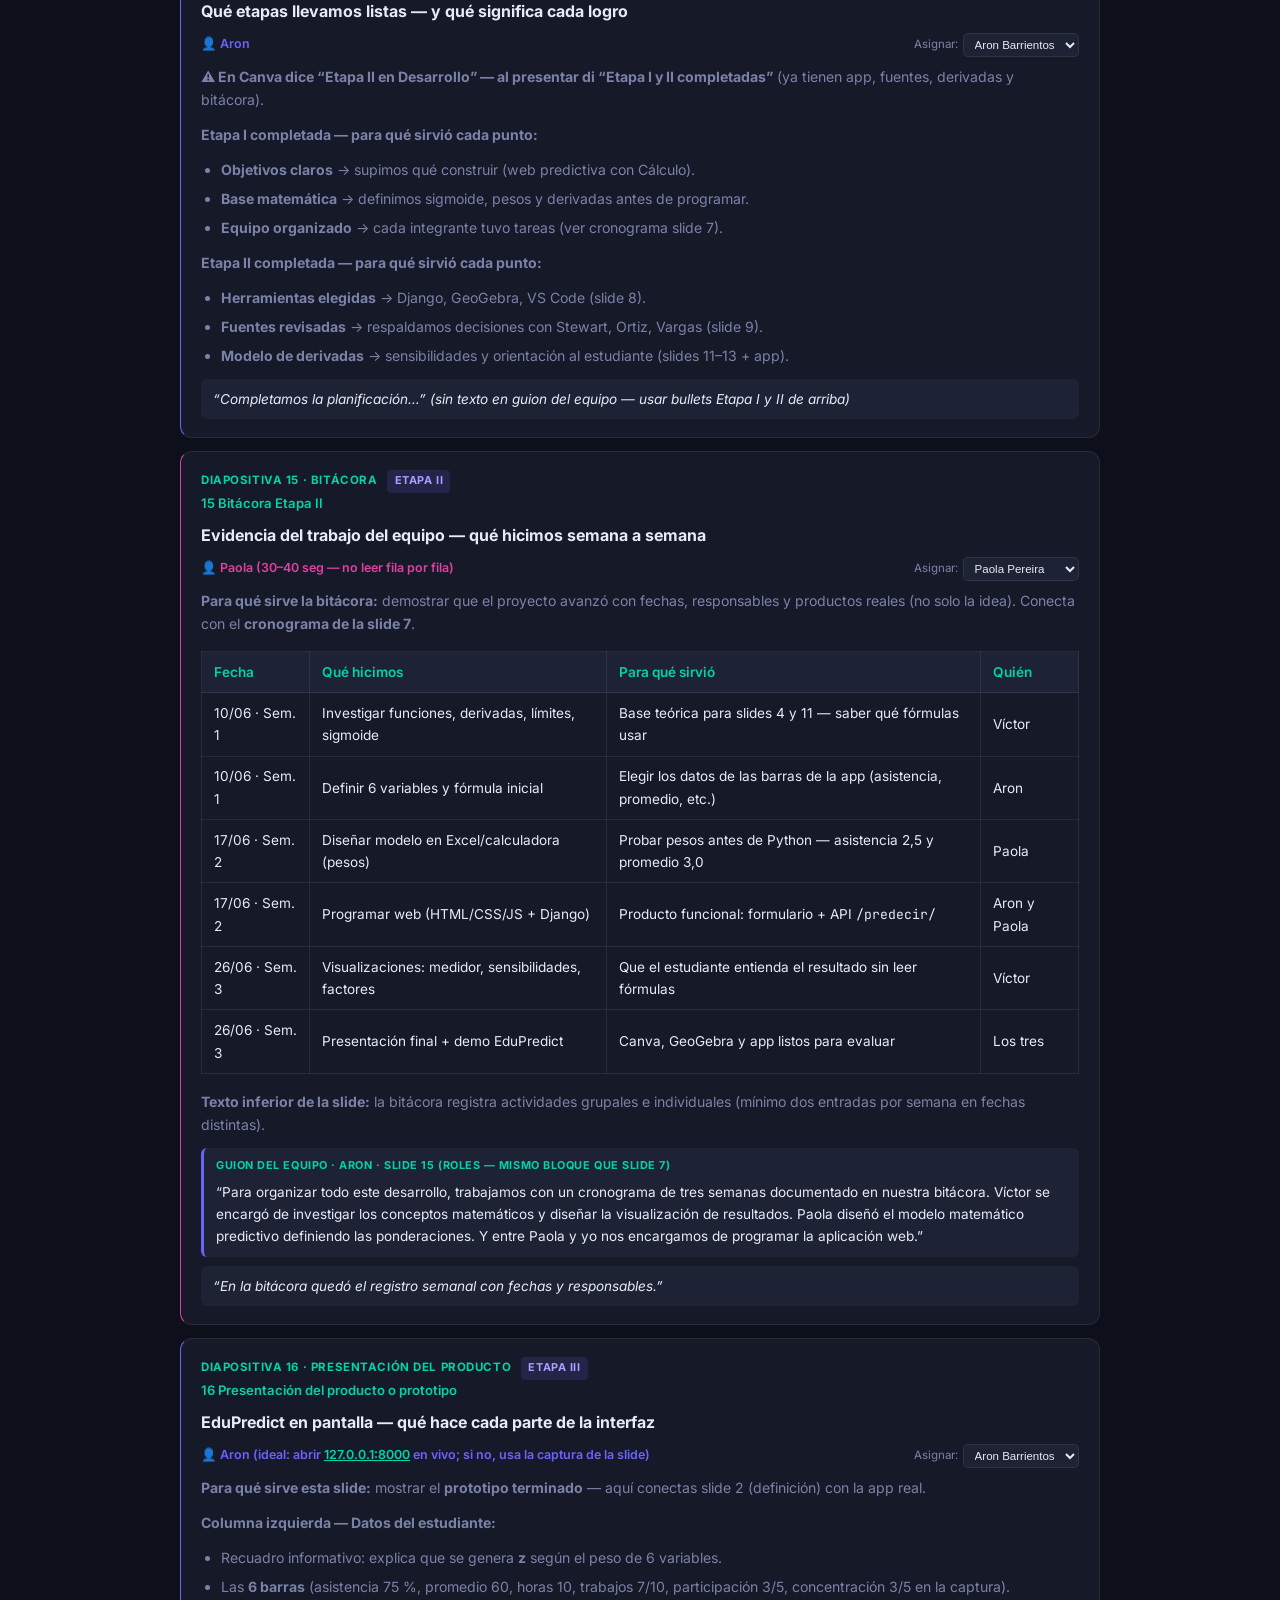
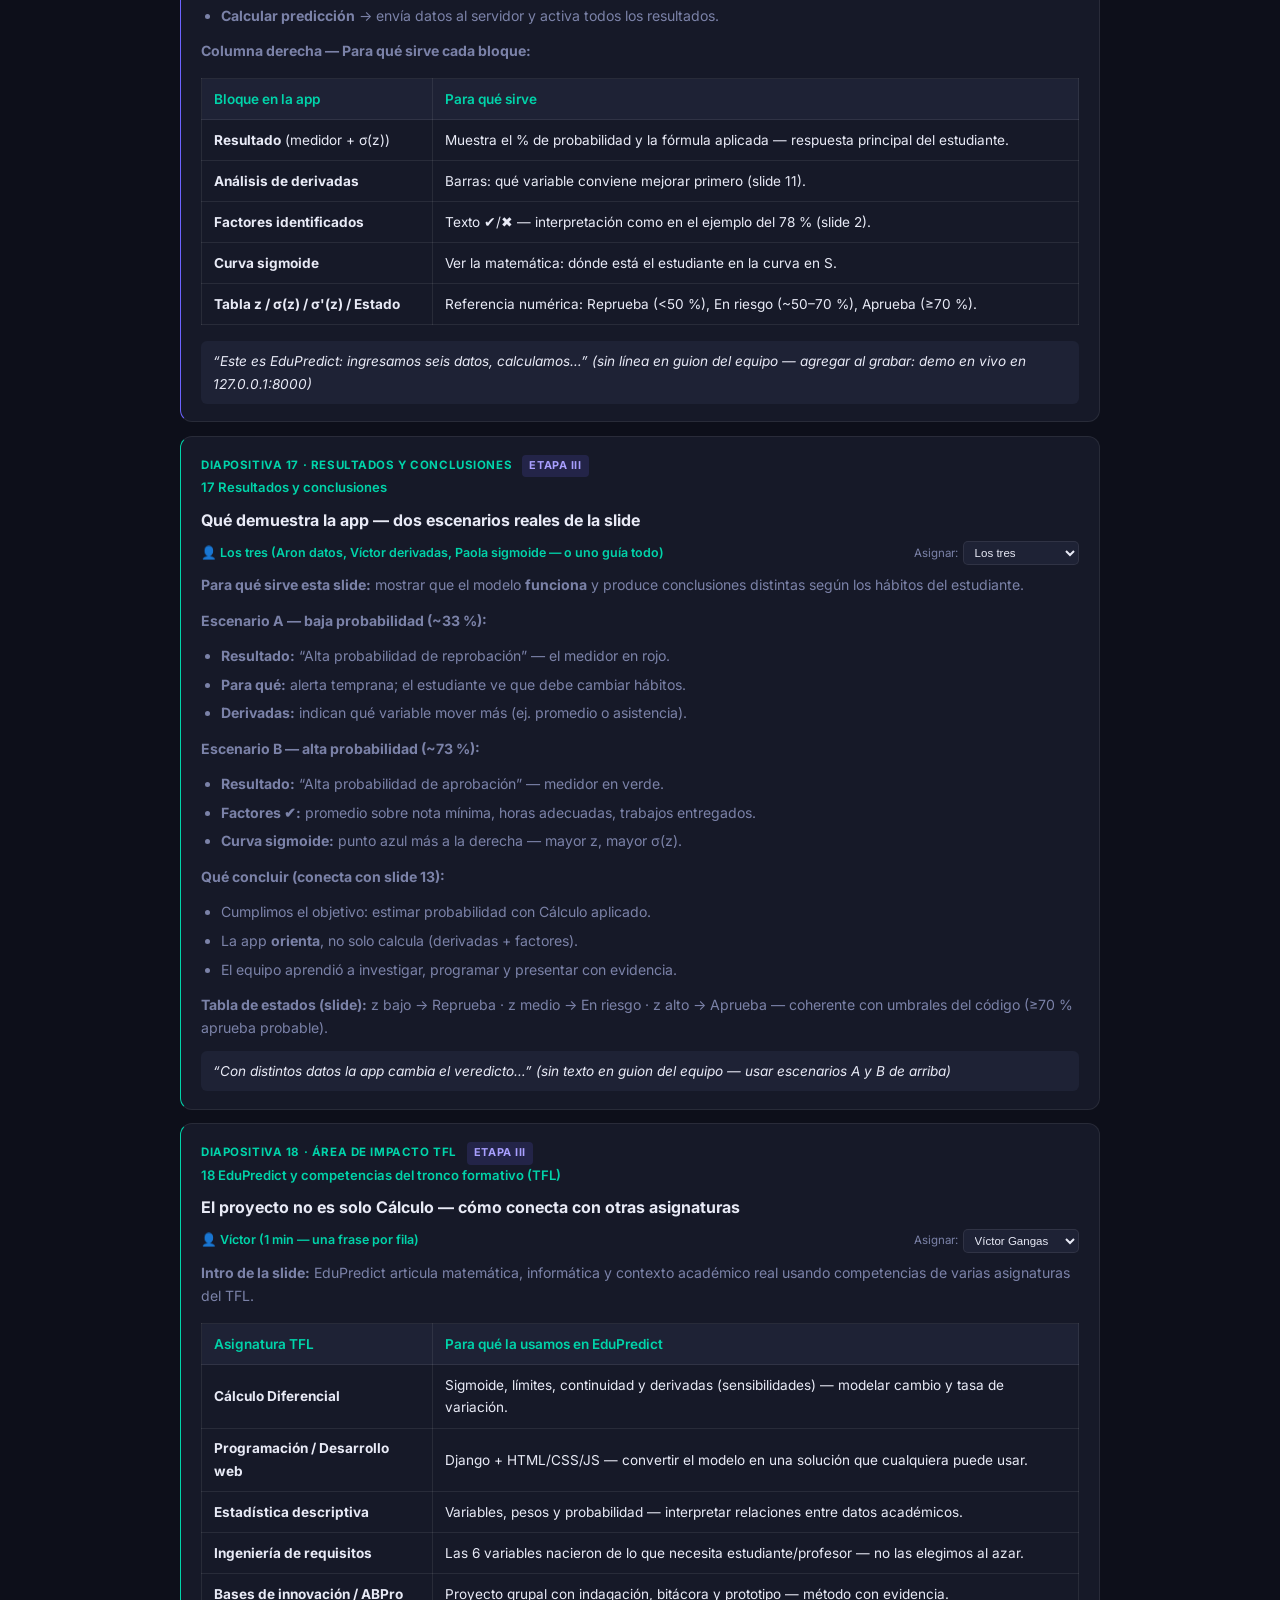
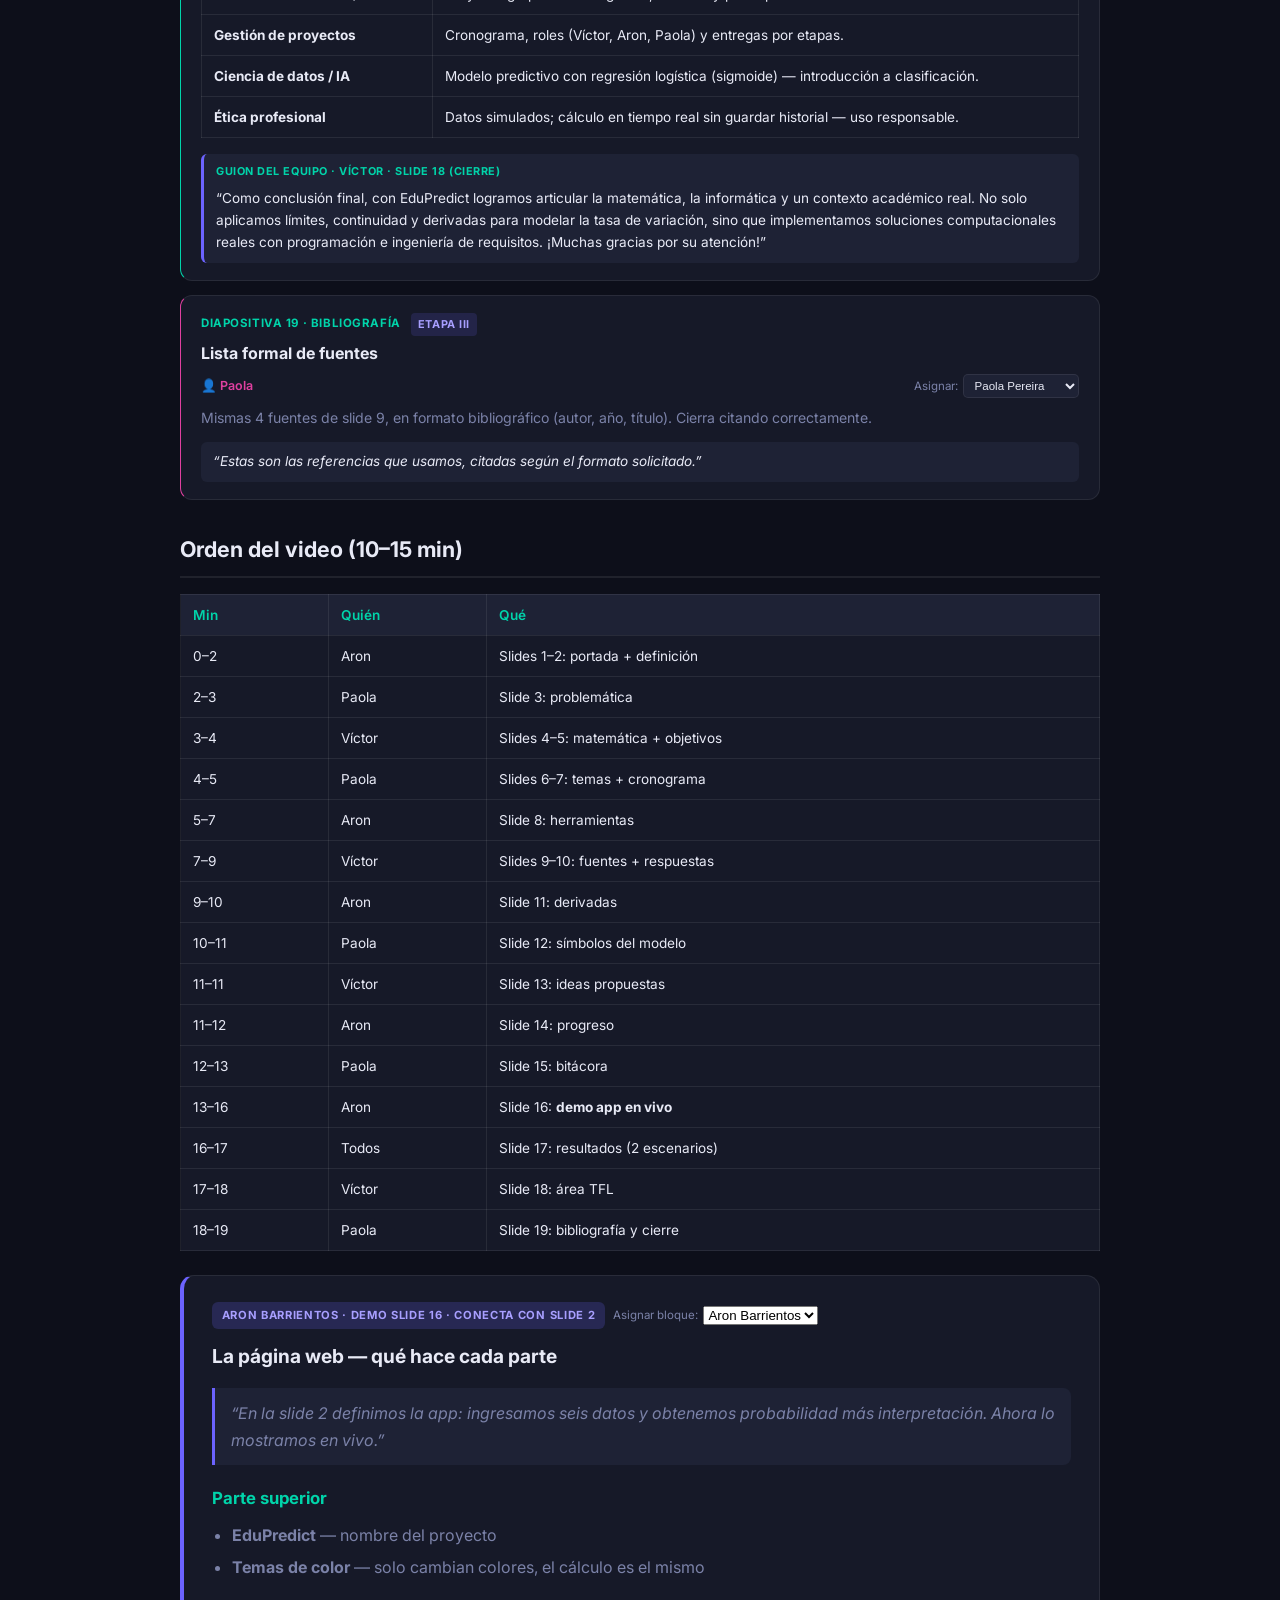
==== commit 7c572e2b: "Equilibrar reparto por defecto de la guia: 6 slides por integrante y reset en BD Co-authored-by: Cur" ====
--- a/static/presentacion/guia.html
+++ b/static/presentacion/guia.html
@@ -530,7 +530,7 @@
       <div class="num">Diapositiva 1</div>
       <div class="slide-title-official">EDUPREDICT — PREDICTOR DE RENDIMIENTO ACADÉMICO ESTUDIANTIL</div>
       <h3>Portada</h3>
-      <div class="who">👤 Los tres (saludo breve) o Aron presenta al equipo</div>
+      <div class="who">👤 Aron (presenta al equipo — saludo breve)</div>
       <p>Slide de presentación formal. Muestra el nombre del proyecto, los integrantes y datos del curso:</p>
       <ul>
         <li><strong>Nombres:</strong> Aron Barrientos, Víctor Gangas, Paola Pereira</li>
@@ -581,7 +581,7 @@
       <div class="num">Diapositiva 4 · Nociones matemáticas <span class="etapa">Etapa I</span></div>
       <div class="slide-title-official">4 Tema de investigación, nociones matemáticas y problemáticas a abordar</div>
       <h3>Los 6 conceptos de Cálculo — qué hace cada uno en EduPredict</h3>
-      <div class="who">👤 Paola (con apoyo de Víctor en derivadas)</div>
+      <div class="who">👤 Víctor</div>
       <p>Tabla de 3 columnas. <strong>No leas la fórmula entera:</strong> para cada fila di <em>para qué sirve</em> y conecta con la app.</p>
       <table>
         <thead><tr><th>Concepto</th><th>Significa</th><th>Sirve para</th><th>En la app</th></tr></thead>
@@ -637,7 +637,7 @@
       <div class="num">Diapositiva 5 · Objetivos y preguntas <span class="etapa">Etapa I</span></div>
       <div class="slide-title-official">5 Objetivos y preguntas</div>
       <h3>Para qué hicimos el proyecto y qué nos preguntamos</h3>
-      <div class="who">👤 Aron</div>
+      <div class="who">👤 Víctor</div>
       <p><strong>Objetivo general — para qué sirve:</strong> tener una app web que estime si un estudiante aprueba, usando datos reales y matemática de Cálculo. No es solo una calculadora: es una herramienta de orientación.</p>
       <p><strong>Objetivos específicos — qué hicimos en la práctica:</strong></p>
       <ul>
@@ -661,7 +661,7 @@
       <div class="num">Diapositiva 6 · Temas iniciales involucrados <span class="etapa">Etapa I</span></div>
       <div class="slide-title-official">6 Temas iniciales involucrados</div>
       <h3>Qué áreas combina el proyecto y para qué aporta cada una</h3>
-      <div class="who">👤 Paola o Víctor (1 min)</div>
+      <div class="who">👤 Paola</div>
       <p><strong>Área matemática — el cerebro teórico:</strong></p>
       <ul>
         <li><strong>Cálculo Diferencial</strong> — base del proyecto; sin esto no habría modelo.</li>
@@ -691,7 +691,7 @@
       <div class="num">Diapositiva 7 · Cronograma <span class="etapa">Etapa I</span></div>
       <div class="slide-title-official">7 Cronograma del proyecto</div>
       <h3>Cómo repartimos el trabajo en 3 semanas — y para qué sirvió cada tarea</h3>
-      <div class="who">👤 Paola o Aron (1 min — no leer toda la tabla)</div>
+      <div class="who">👤 Paola</div>
       <p>La slide muestra <strong>quién hizo qué, cuándo y con qué resultado</strong>. Explica el sentido de cada fila:</p>
       <table>
         <thead><tr><th>Semana</th><th>Tarea</th><th>Para qué la hicimos</th><th>Quién</th></tr></thead>
@@ -743,7 +743,7 @@
       <div class="num">Diapositiva 8 · Herramientas tecnológicas <span class="etapa">Etapa II</span></div>
       <div class="slide-title-official">8 Etapa II: Herramientas Tecnológicas</div>
       <h3>Con qué trabajamos y por qué elegimos cada herramienta</h3>
-      <div class="who">👤 Paola</div>
+      <div class="who">👤 Aron</div>
       <p>No listes nombres solos — di <strong>para qué sirvió</strong> en EduPredict:</p>
       <table>
         <thead><tr><th>Herramienta</th><th>Para qué la usamos</th><th>Por qué la elegimos</th></tr></thead>
@@ -820,7 +820,7 @@
       <div class="num">Diapositiva 10 · Respuestas a preguntas <span class="etapa">Etapa II</span></div>
       <div class="slide-title-official">10 Respuestas a preguntas</div>
       <h3>Las 6 preguntas de la slide 5 — respondidas con EduPredict</h3>
-      <div class="who">👤 Víctor (filas 1–3) + Paola (filas 4–6), o repartir entre los dos</div>
+      <div class="who">👤 Víctor</div>
       <p>Recorre la tabla explicando <strong>qué significa la respuesta</strong>, no solo leyendo números:</p>
       <table>
         <thead><tr><th>Pregunta</th><th>Qué decir (para qué sirve la respuesta)</th><th>Fuente</th></tr></thead>
@@ -864,7 +864,7 @@
       <div class="num">Diapositiva 11 · Unidad IV Derivadas <span class="etapa">Etapa II</span></div>
       <div class="slide-title-official">11 Aplicación de la Unidad IV: Derivadas</div>
       <h3>Para qué usamos derivadas en EduPredict</h3>
-      <div class="who">👤 Víctor (con imagen GeoGebra de la slide)</div>
+      <div class="who">👤 Aron</div>
       <p><strong>Idea central (no memorices fórmulas — explica el sentido):</strong> la derivada responde <em>“si mejoro un poco en asistencia, horas u otra variable, ¿cuánto sube la probabilidad?”</em></p>
       <p><strong>Fórmulas de la slide — qué significan en palabras:</strong></p>
       <ul>
@@ -1091,7 +1091,7 @@
     <div class="slide-guide filterable">
       <div class="num">Diapositiva 19 · Bibliografía <span class="etapa">Etapa III</span></div>
       <h3>Lista formal de fuentes</h3>
-      <div class="who">👤 Paola o Víctor</div>
+      <div class="who">👤 Paola</div>
       <p>Mismas 4 fuentes de slide 9, en formato bibliográfico (autor, año, título). Cierra citando correctamente.</p>
       <div class="say">“Estas son las referencias que usamos, citadas según el formato solicitado.”</div>
     </div>
@@ -1100,16 +1100,21 @@
     <table class="timeline">
       <thead><tr><th>Min</th><th>Quién</th><th>Qué</th></tr></thead>
       <tbody>
-        <tr class="filterable" data-speakers="aron"><td>0–2</td><td>Aron</td><td>Slides 1–2: portada + definición del proyecto</td></tr>
-        <tr class="filterable" data-speakers="paola"><td>2–3</td><td>Paola</td><td>Slide 3: tema de investigación y problemática</td></tr>
-        <tr class="filterable" data-speakers="paola"><td>3–5</td><td>Paola</td><td>Slides 4–6: nociones matemáticas + objetivos + temas</td></tr>
-        <tr class="filterable" data-speakers="paola victor"><td>5–7</td><td>Paola / Víctor</td><td>Slides 7–10: cronograma, herramientas, fuentes, respuestas</td></tr>
-        <tr class="filterable" data-speakers="victor paola"><td>7–10</td><td>Víctor / Paola</td><td>Slides 11–14: derivadas, símbolos, ideas, progreso</td></tr>
-        <tr class="filterable" data-speakers="paola"><td>10–11</td><td>Paola</td><td>Slide 15: bitácora (evidencia del trabajo)</td></tr>
-        <tr class="filterable" data-speakers="aron"><td>11–14</td><td>Aron</td><td>Slide 16: <strong>demo app en vivo</strong></td></tr>
-        <tr class="filterable" data-speakers="aron paola victor"><td>14–15</td><td>Todos</td><td>Slide 17: resultados y conclusiones (2 escenarios)</td></tr>
-        <tr class="filterable" data-speakers="victor"><td>15–16</td><td>Víctor</td><td>Slide 18: área TFL + GeoGebra si queda tiempo</td></tr>
-        <tr class="filterable" data-speakers="paola victor"><td>16–17</td><td>Paola/Víctor</td><td>Slide 19: bibliografía y cierre</td></tr>
+        <tr class="filterable" data-speakers="aron"><td>0–2</td><td>Aron</td><td>Slides 1–2: portada + definición</td></tr>
+        <tr class="filterable" data-speakers="paola"><td>2–3</td><td>Paola</td><td>Slide 3: problemática</td></tr>
+        <tr class="filterable" data-speakers="victor"><td>3–4</td><td>Víctor</td><td>Slides 4–5: matemática + objetivos</td></tr>
+        <tr class="filterable" data-speakers="paola"><td>4–5</td><td>Paola</td><td>Slides 6–7: temas + cronograma</td></tr>
+        <tr class="filterable" data-speakers="aron"><td>5–7</td><td>Aron</td><td>Slide 8: herramientas</td></tr>
+        <tr class="filterable" data-speakers="victor"><td>7–9</td><td>Víctor</td><td>Slides 9–10: fuentes + respuestas</td></tr>
+        <tr class="filterable" data-speakers="aron"><td>9–10</td><td>Aron</td><td>Slide 11: derivadas</td></tr>
+        <tr class="filterable" data-speakers="paola"><td>10–11</td><td>Paola</td><td>Slide 12: símbolos del modelo</td></tr>
+        <tr class="filterable" data-speakers="victor"><td>11–11</td><td>Víctor</td><td>Slide 13: ideas propuestas</td></tr>
+        <tr class="filterable" data-speakers="aron"><td>11–12</td><td>Aron</td><td>Slide 14: progreso</td></tr>
+        <tr class="filterable" data-speakers="paola"><td>12–13</td><td>Paola</td><td>Slide 15: bitácora</td></tr>
+        <tr class="filterable" data-speakers="aron"><td>13–16</td><td>Aron</td><td>Slide 16: <strong>demo app en vivo</strong></td></tr>
+        <tr class="filterable" data-speakers="aron paola victor"><td>16–17</td><td>Todos</td><td>Slide 17: resultados (2 escenarios)</td></tr>
+        <tr class="filterable" data-speakers="victor"><td>17–18</td><td>Víctor</td><td>Slide 18: área TFL</td></tr>
+        <tr class="filterable" data-speakers="paola"><td>18–19</td><td>Paola</td><td>Slide 19: bibliografía y cierre</td></tr>
       </tbody>
     </table>
 
@@ -1315,7 +1320,7 @@
     let isShuffled = false;
 
     const SLIDE_WHO_EXTRAS = {
-      1: '(saludo breve — presenta al equipo)',
+      1: '(presenta al equipo — saludo breve)',
       4: '(nociones matemáticas — 1 min)',
       6: '(1 min)',
       7: '(1 min — no leer toda la tabla)',
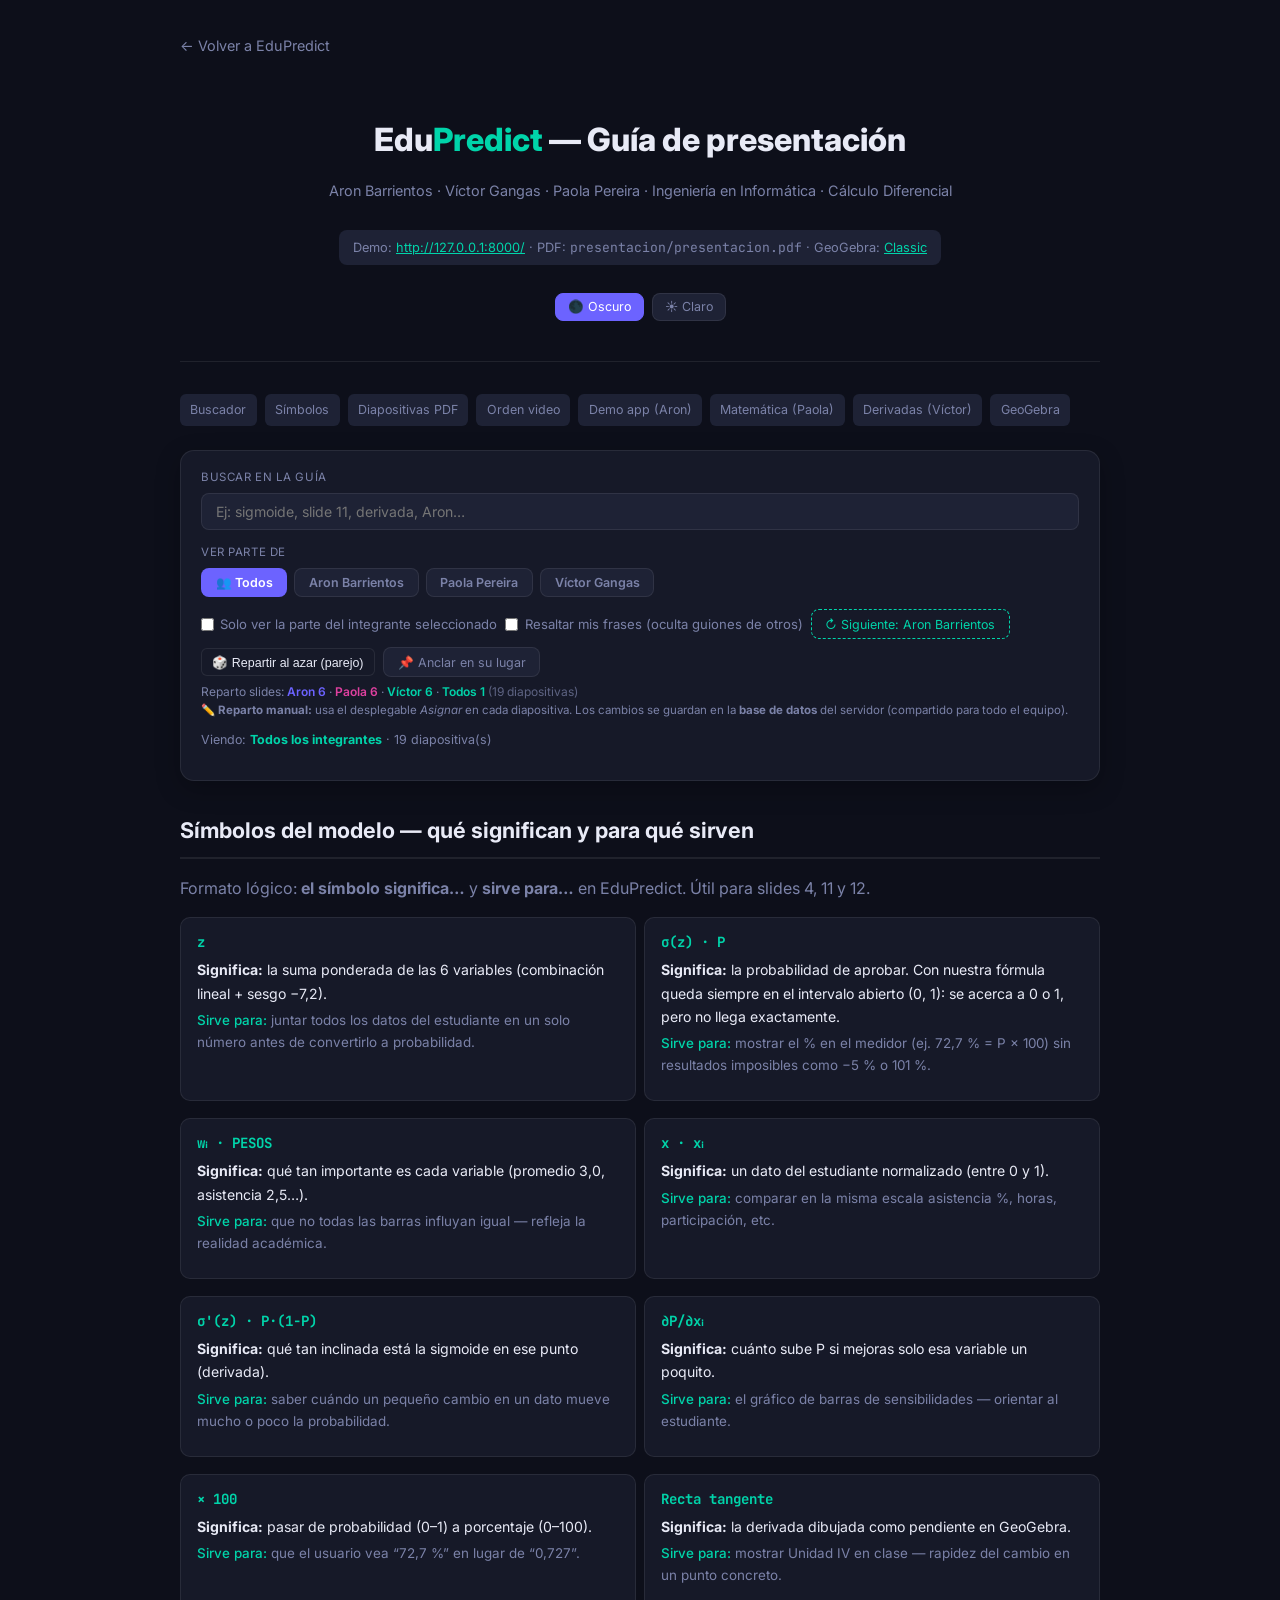
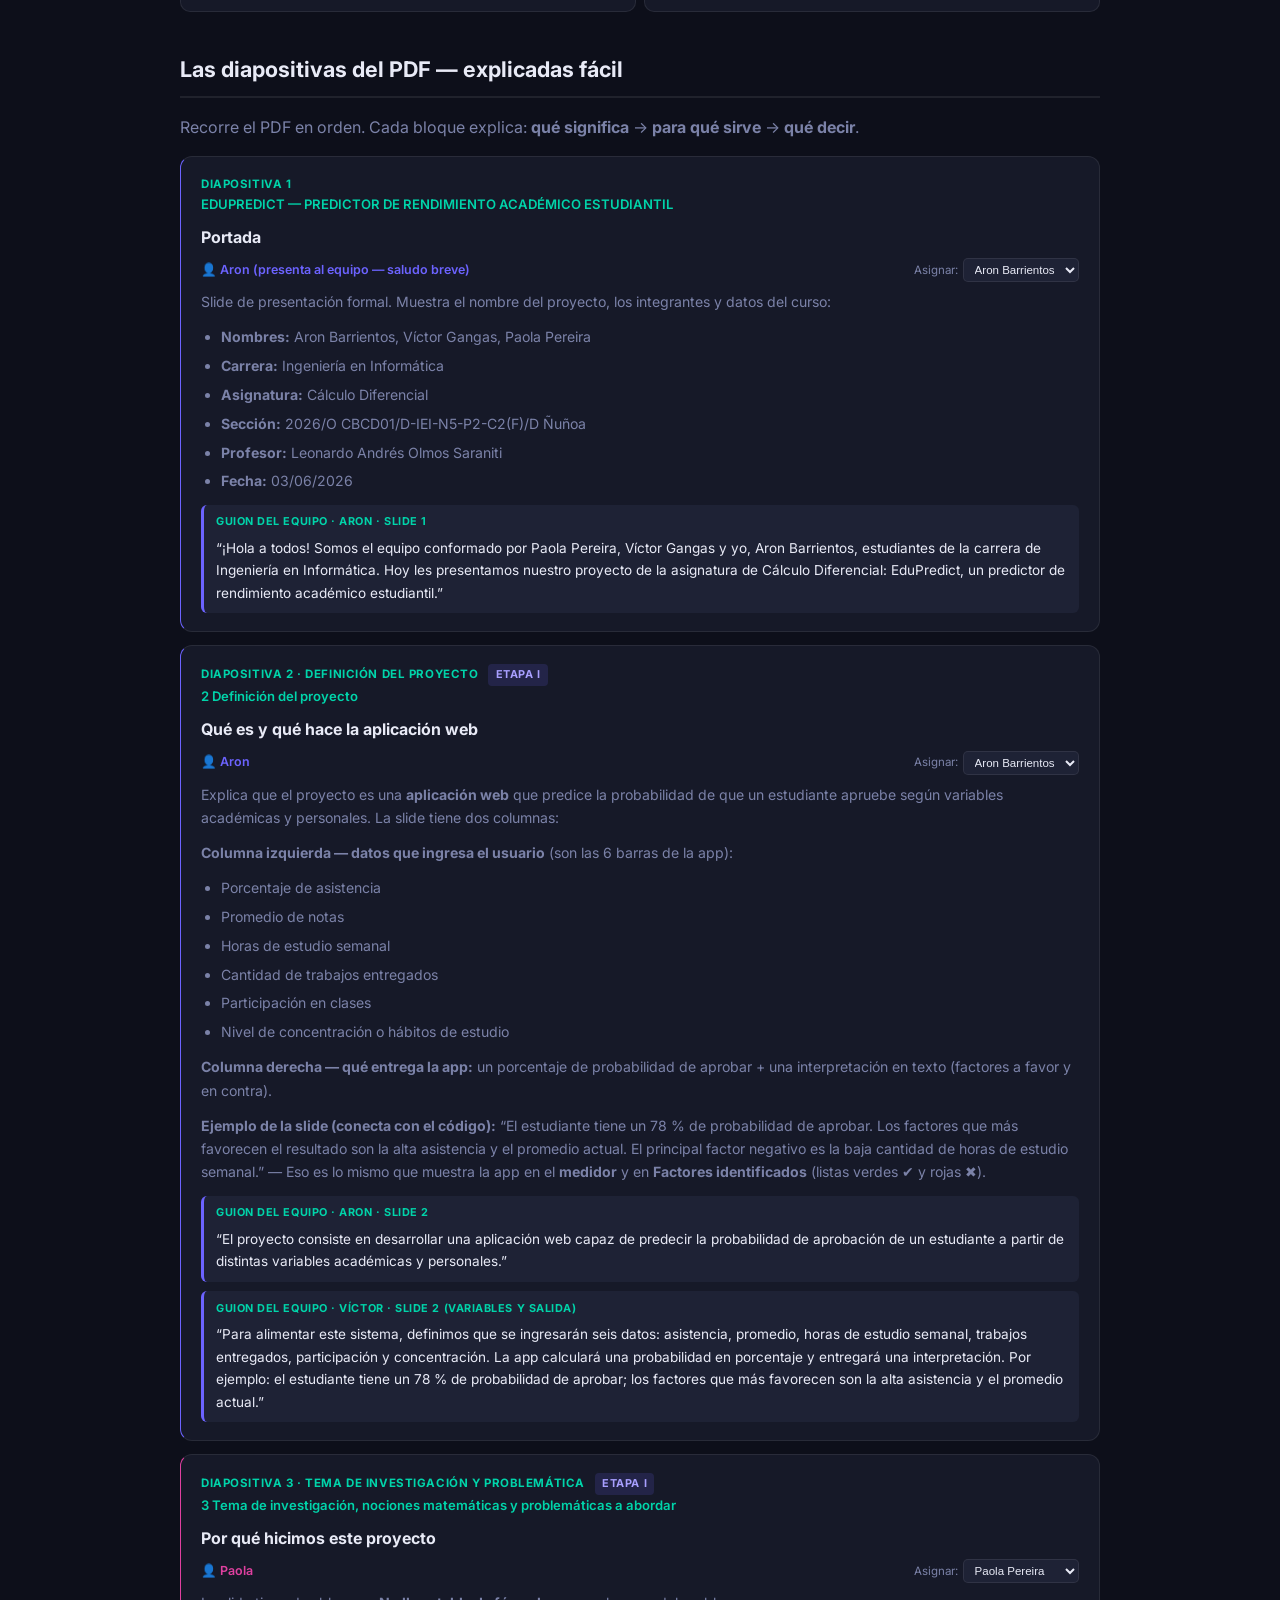
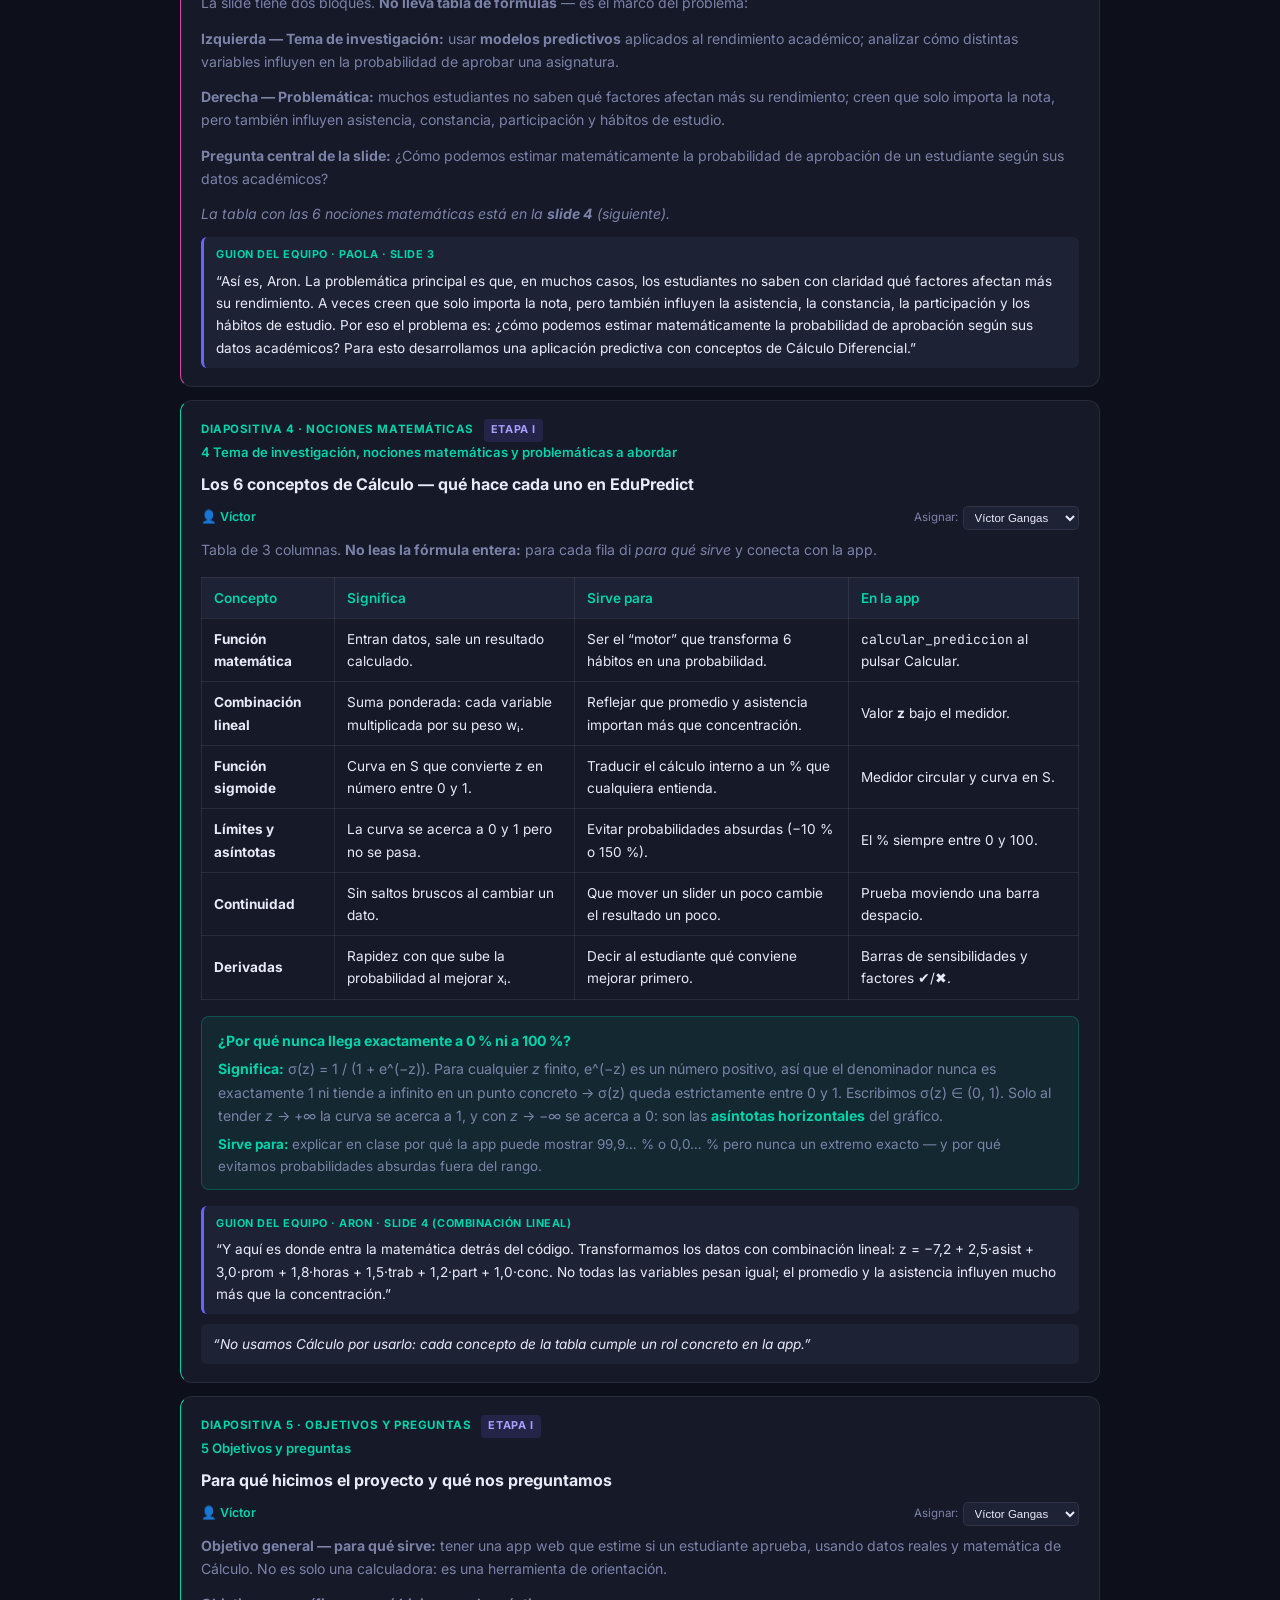
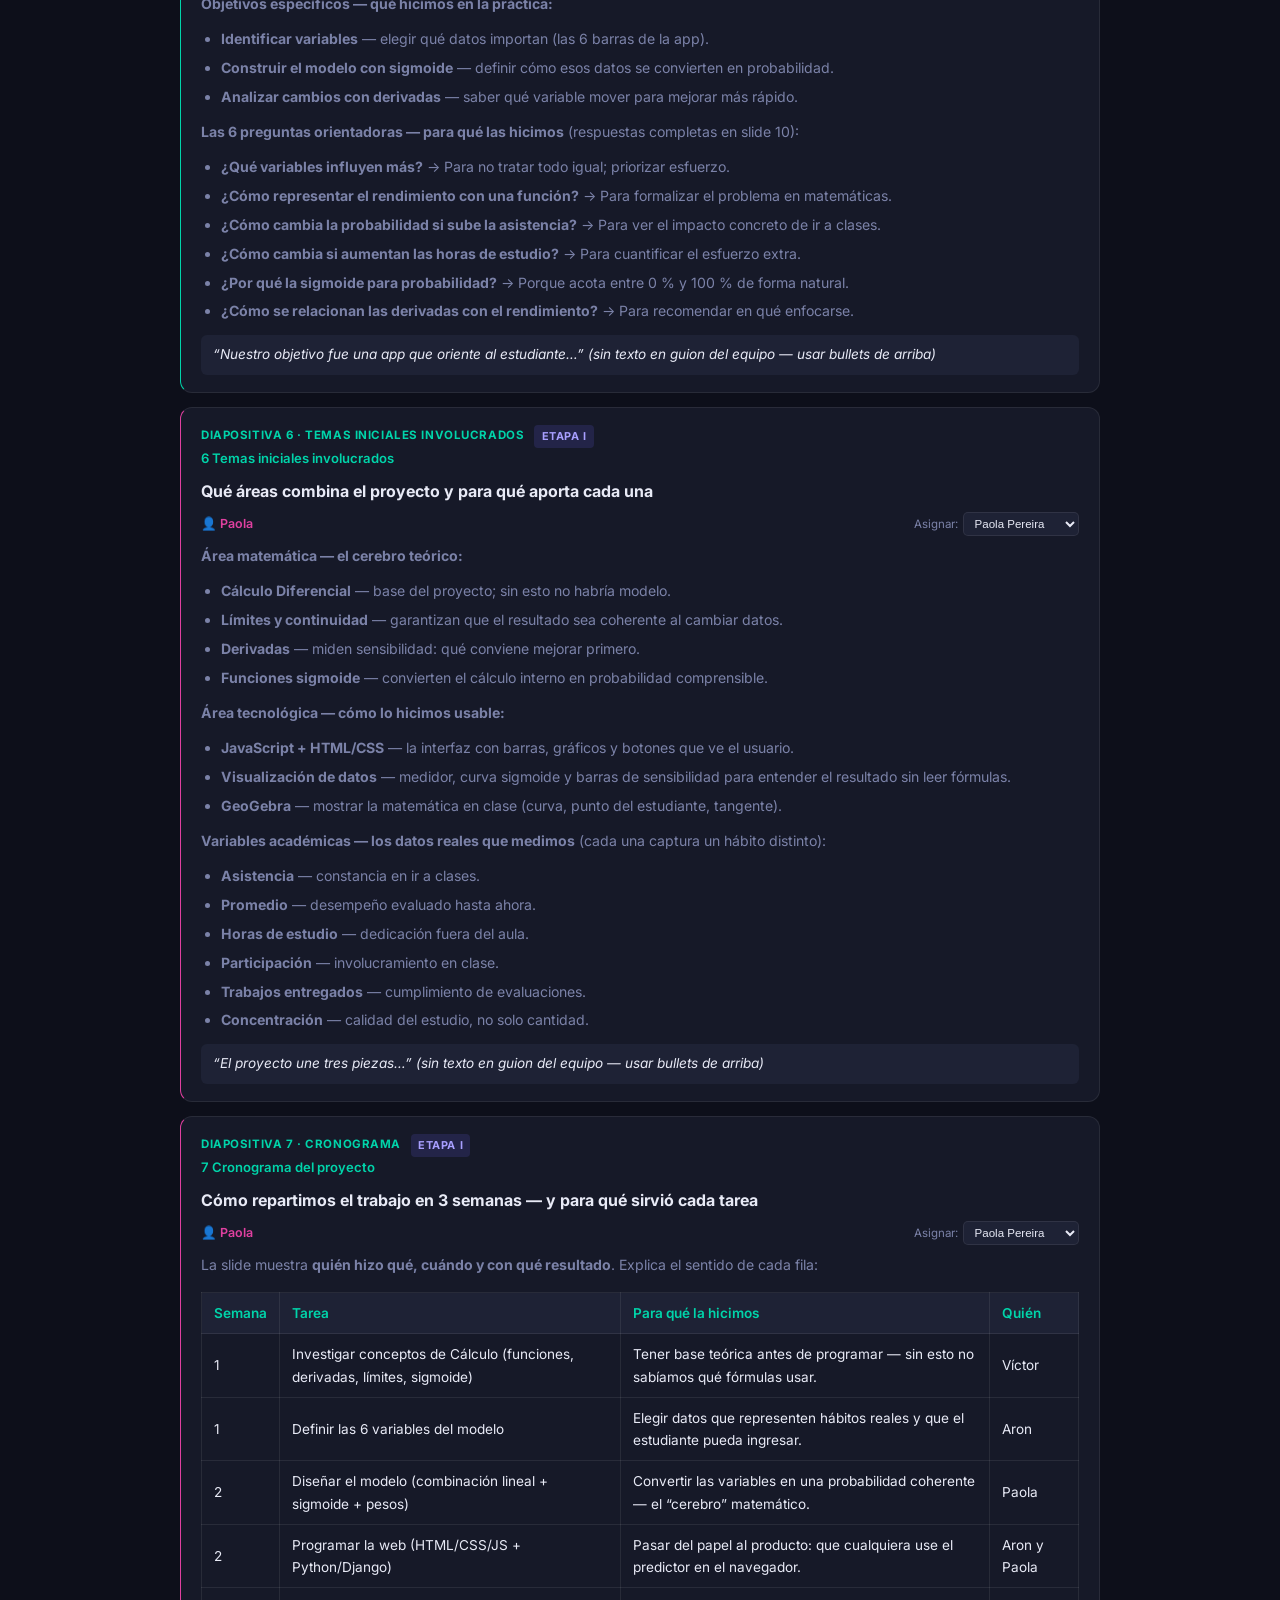
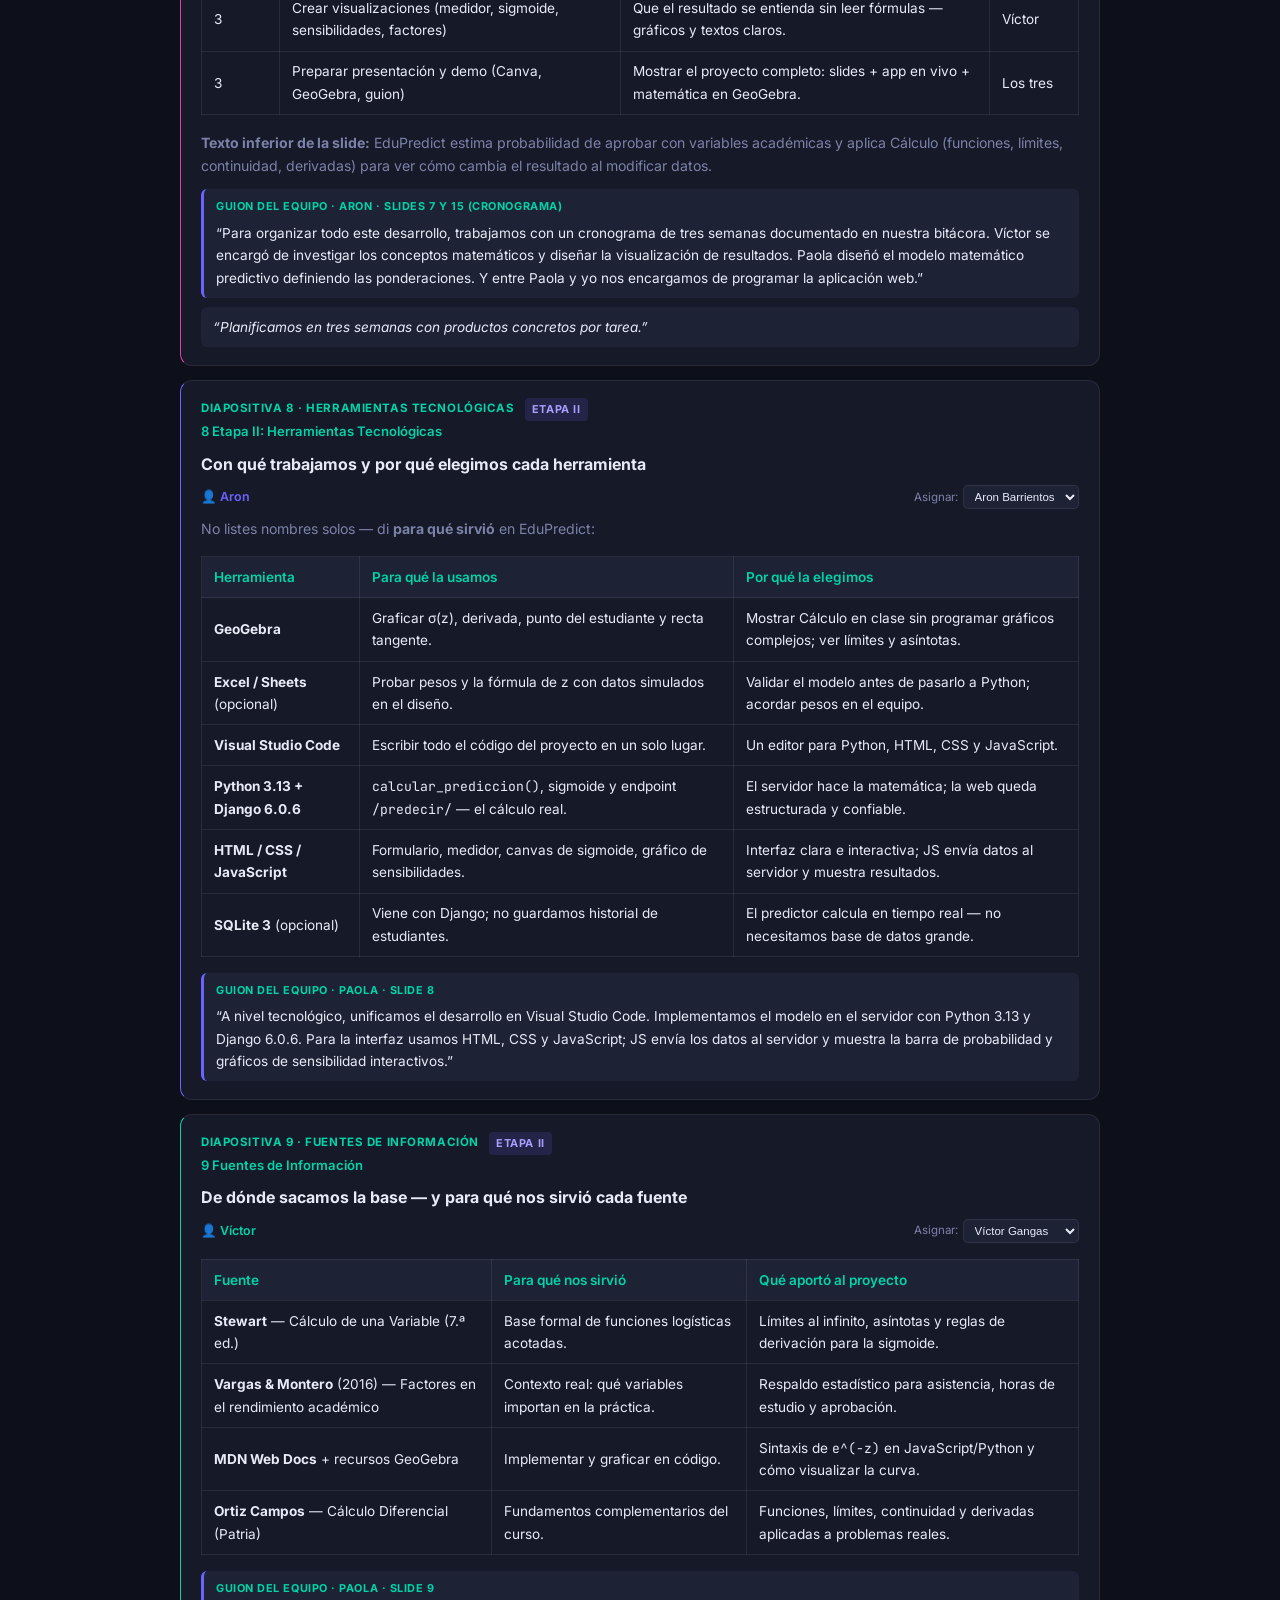
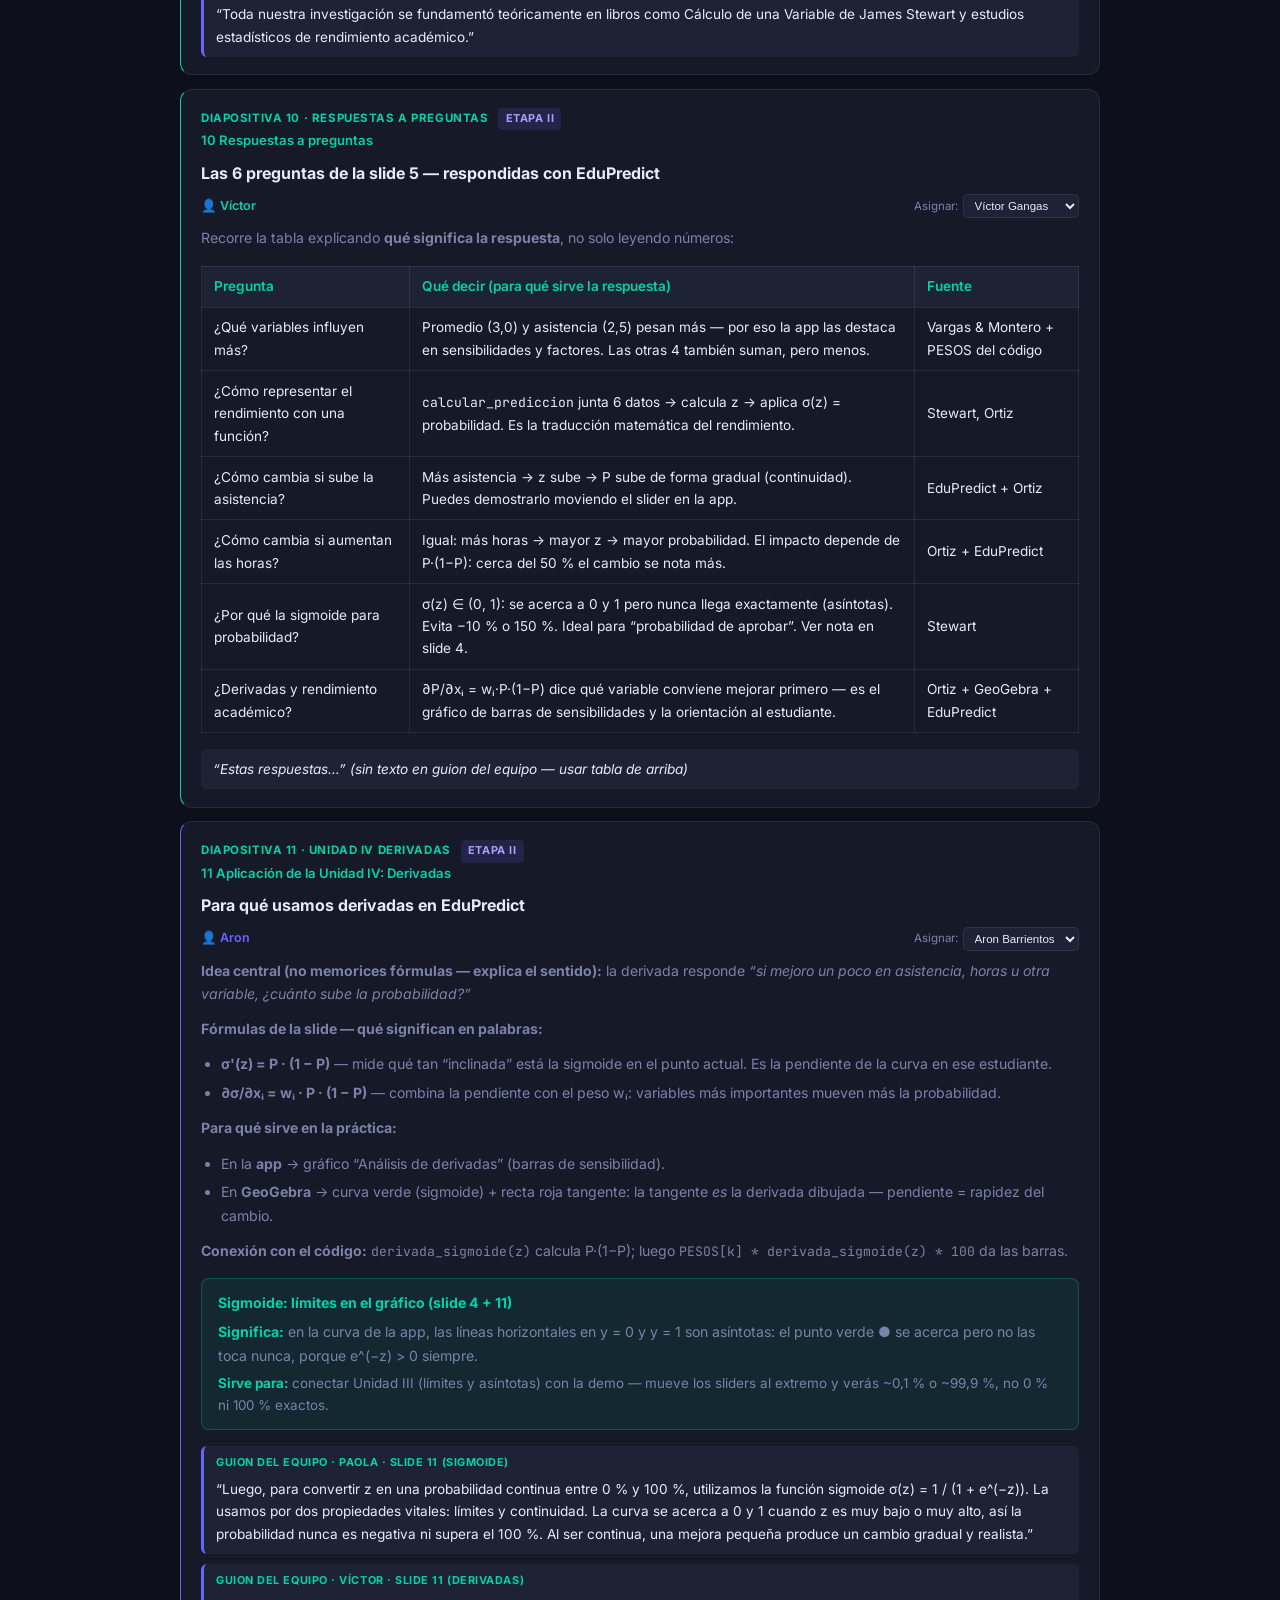
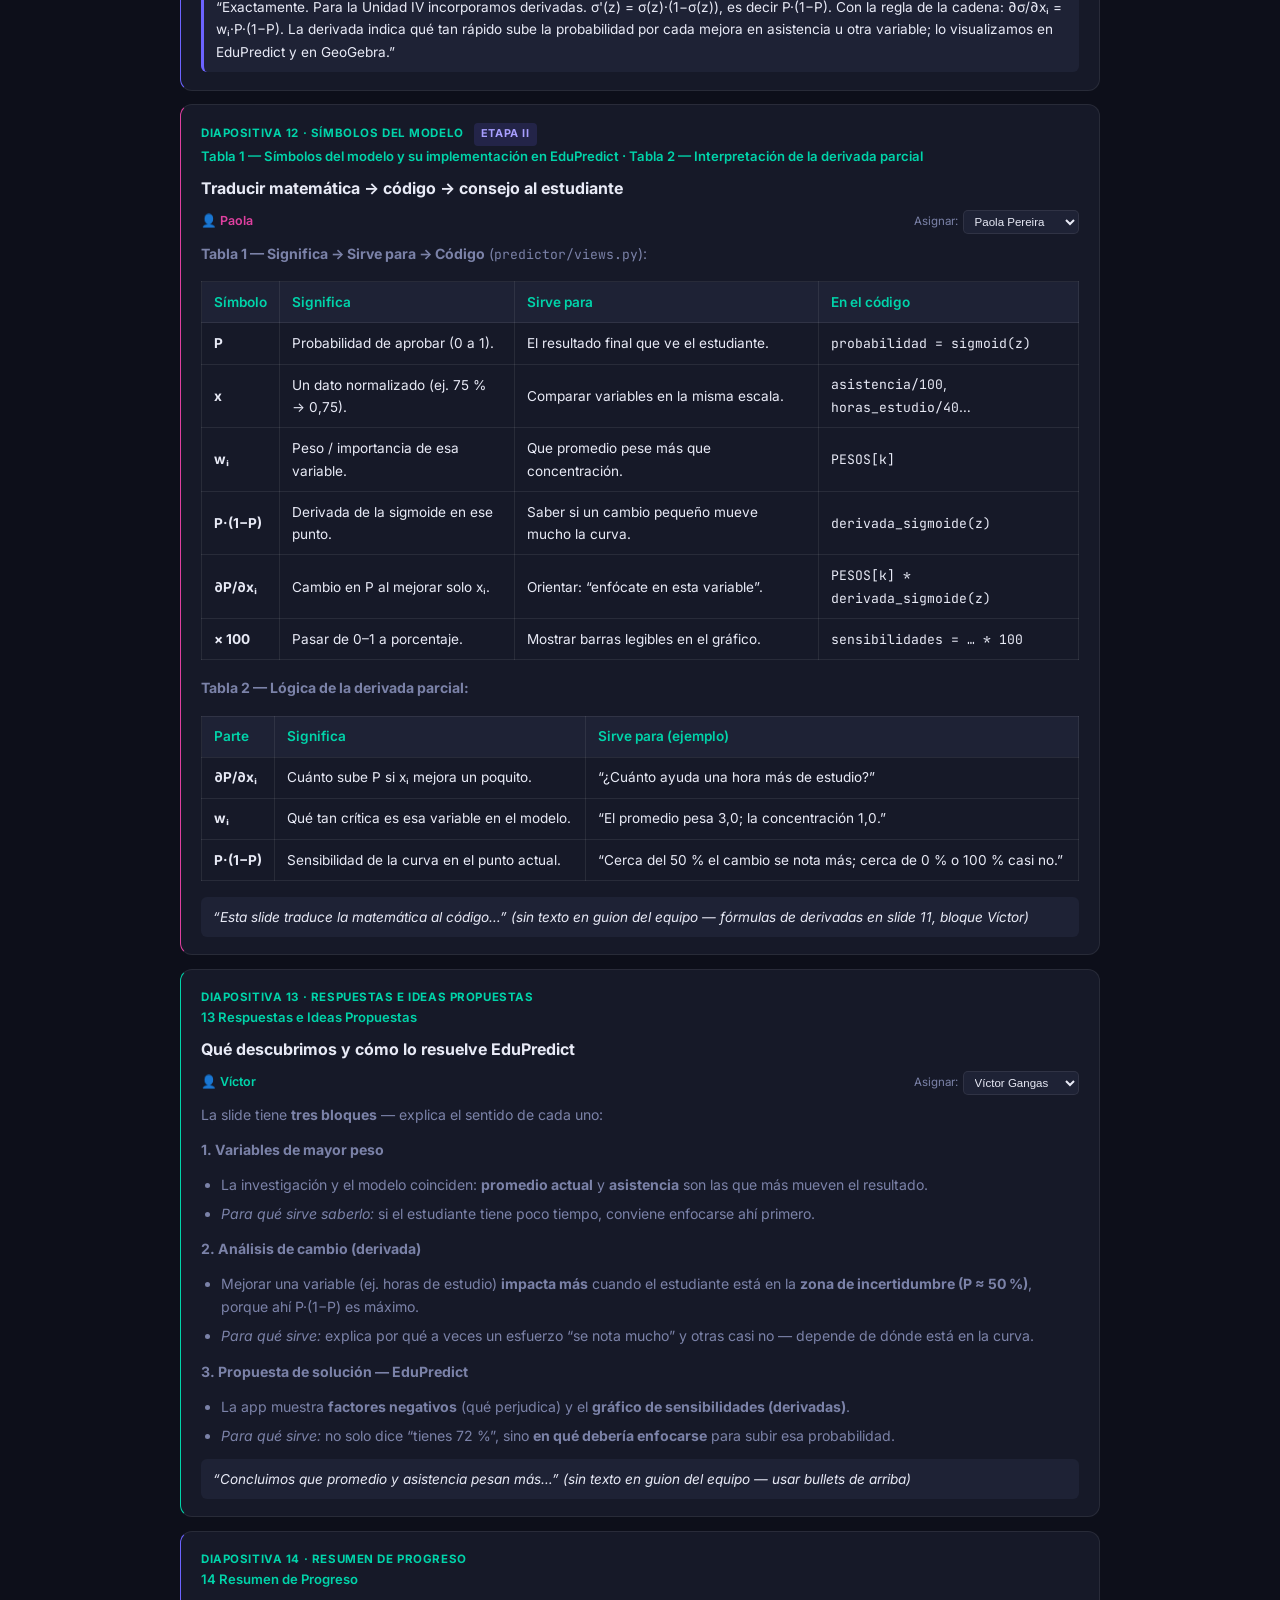
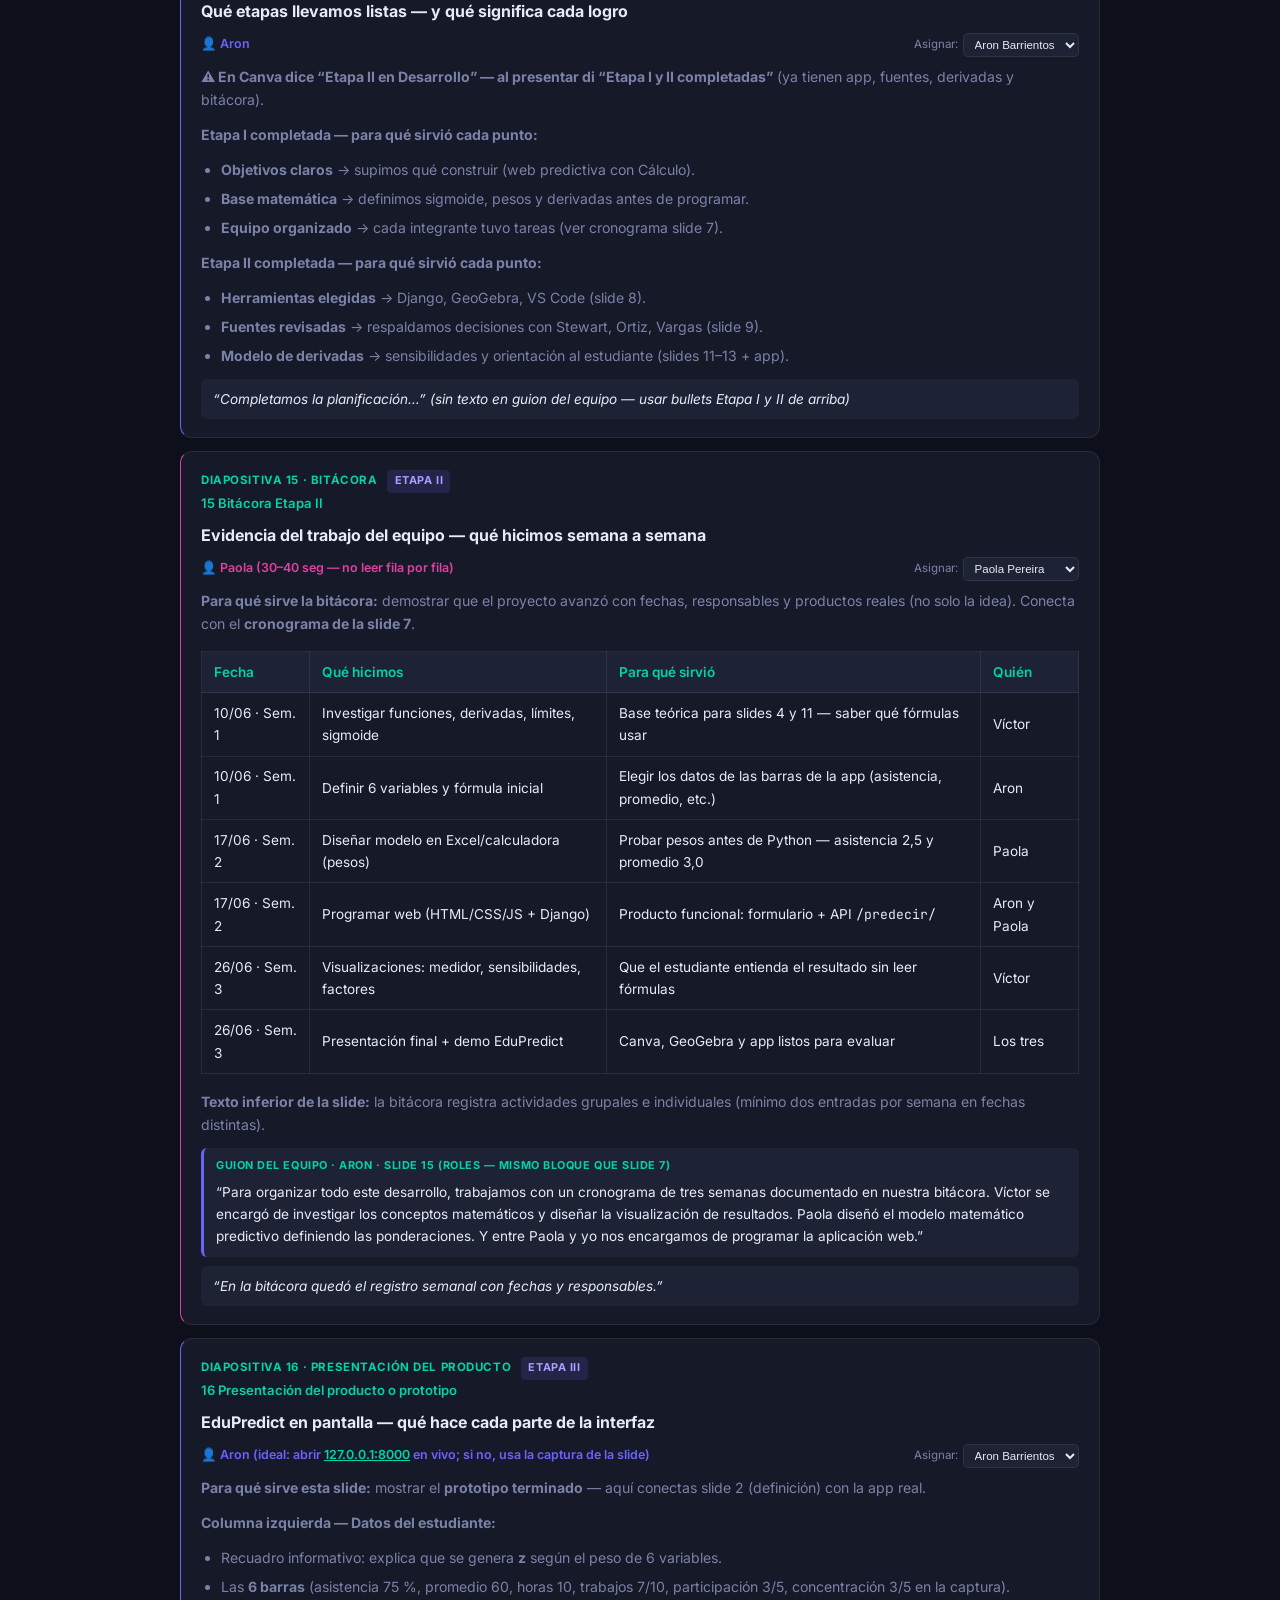
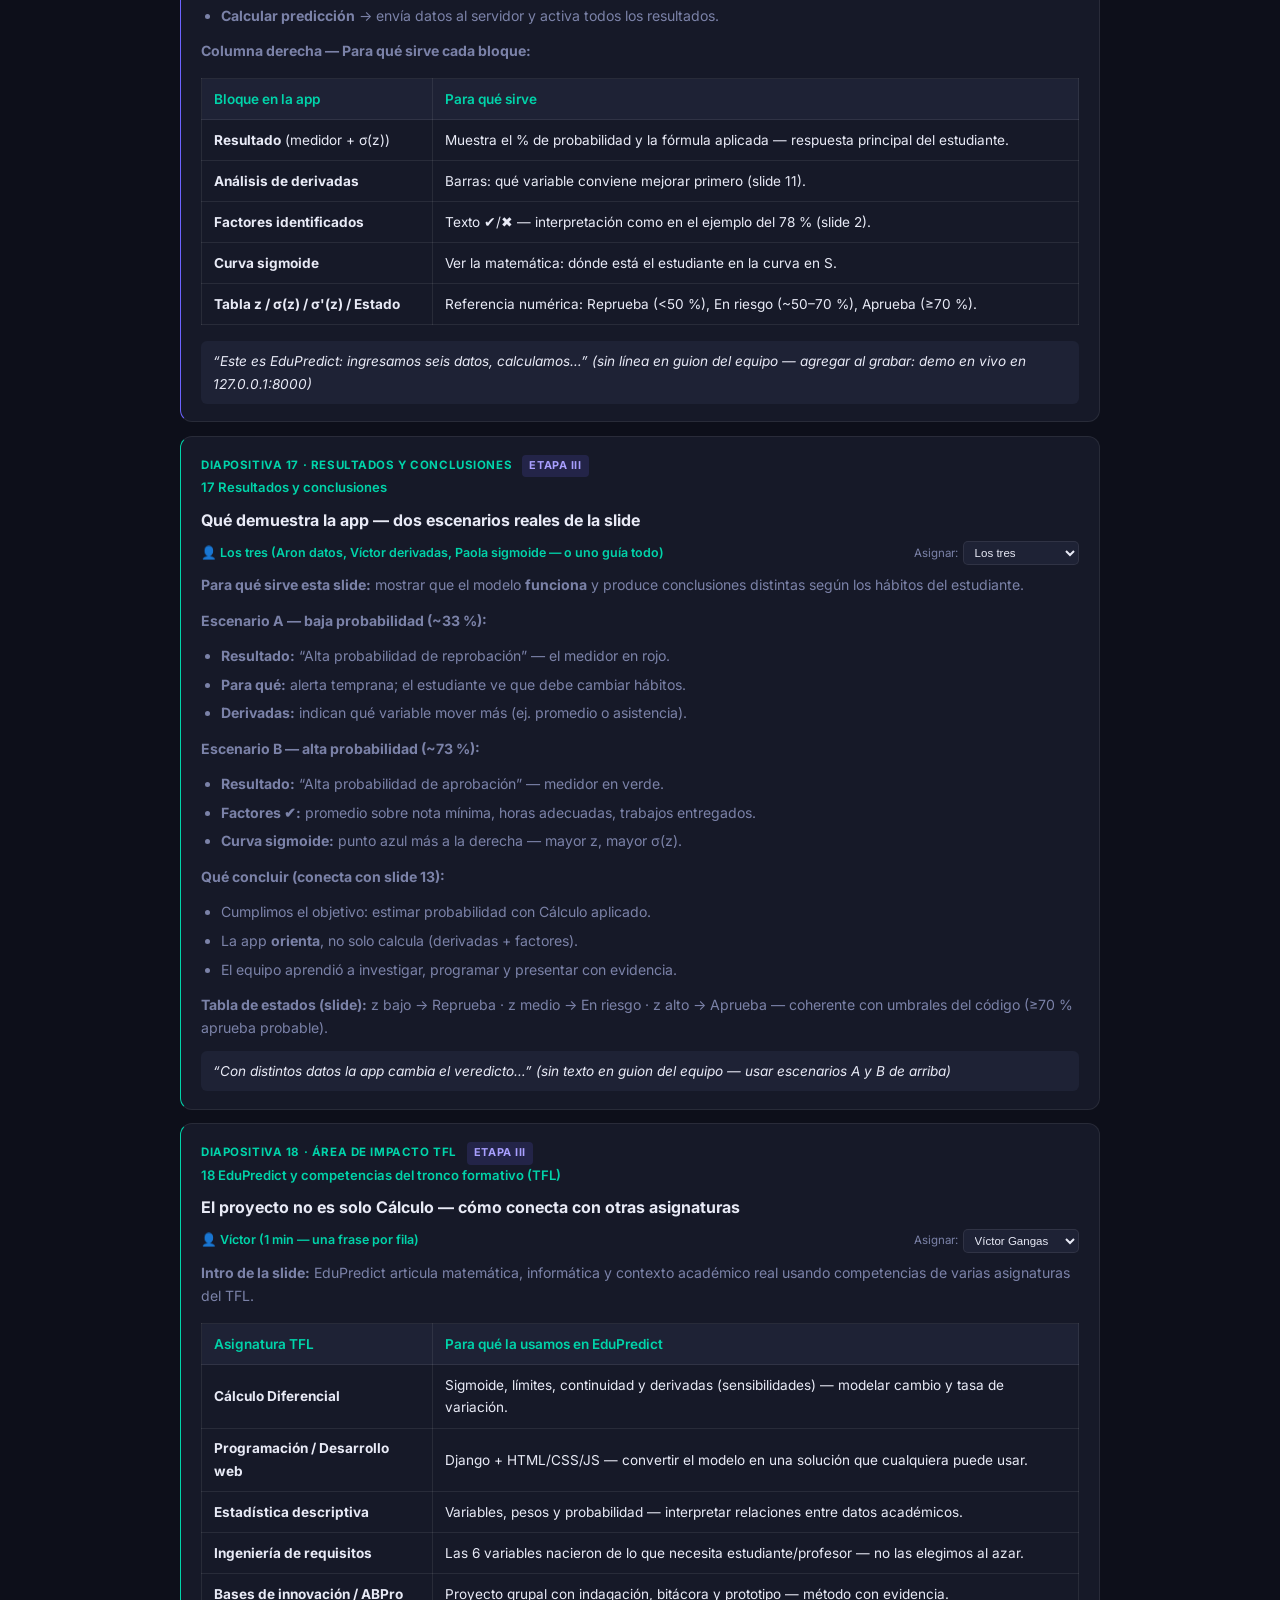
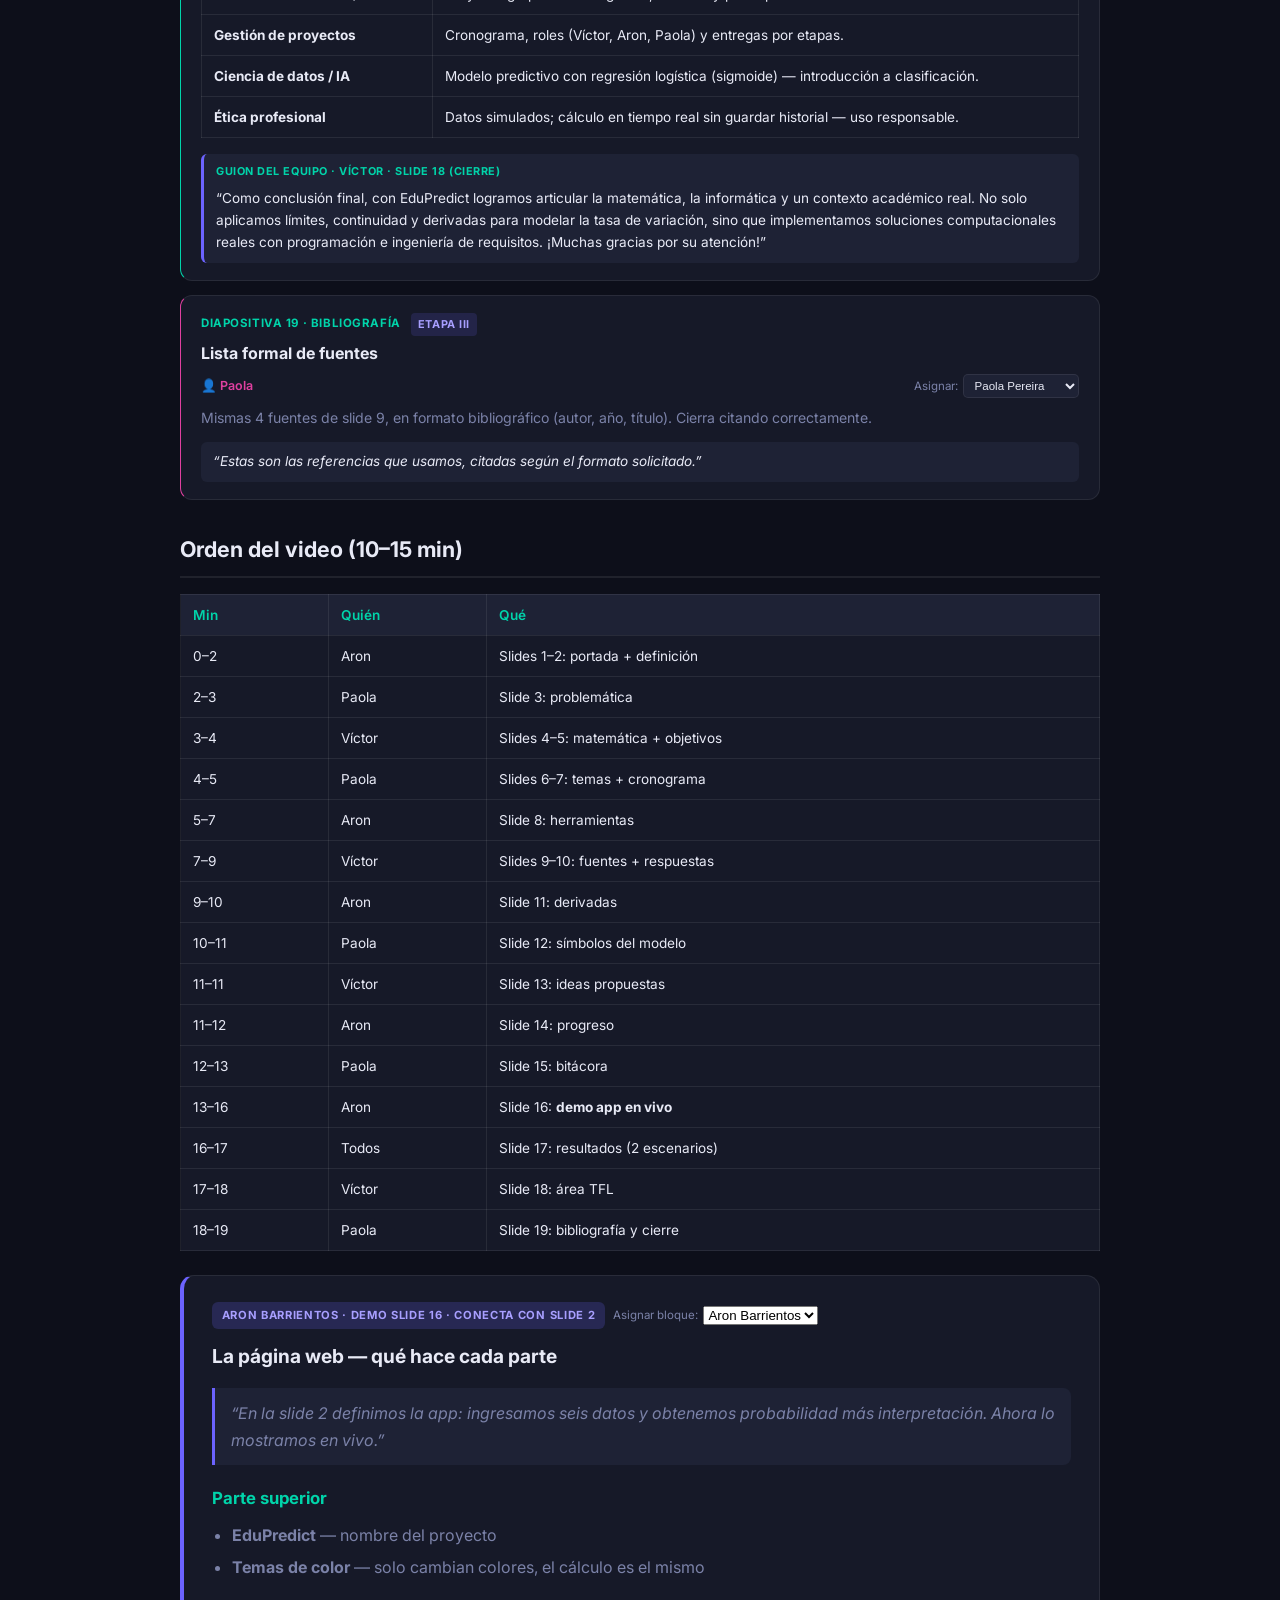
==== commit 8f64d740: "Fix subida PDF: pasar solicitud al include del panel admin" ====
--- a/static/presentacion/guia.html
+++ b/static/presentacion/guia.html
@@ -349,13 +349,26 @@
     body.solo-guion-mode .logic-grid,
     body.solo-guion-mode #video,
     body.solo-guion-mode #video + table { display: none !important; }
-    .slide-guide.guion-filter-active > *:not(.num):not(.slide-title-official):not(h3):not(.who-assign):not(.say.say-visible) {
+    /* Solo oculta bloques .say de otros; tablas y bullets siempre visibles */
+    .slide-guide.guion-filter-active .say:not(.say-visible) {
       display: none !important;
     }
+    .slide-guide.guion-filter-active .say.say-visible {
+      box-shadow: inset 0 0 0 2px var(--accent2);
+      border-radius: 6px;
+    }
     body.solo-guion-mode .speaker:not(.guion-section-visible) { display: none !important; }
-    body.solo-guion-mode .speaker.guion-section-visible > *:not(.badge):not(blockquote):not(h2) {
-      display: none !important;
-    }
+    .guion-mode-hint {
+      display: none;
+      font-size: .72rem;
+      color: var(--accent2);
+      background: rgba(0,212,170,.1);
+      border: 1px solid rgba(0,212,170,.3);
+      border-radius: 8px;
+      padding: .45rem .65rem;
+      margin: 0 0 .5rem;
+    }
+    body.solo-guion-mode .guion-mode-hint { display: block; }
     .save-status {
       font-size: .68rem; color: var(--accent2); margin-left: .5rem;
     }
@@ -465,13 +478,14 @@
         </label>
         <label class="solo-toggle">
           <input type="checkbox" id="soloGuion" />
-          Solo lo que diré (guion y frases de mis slides)
+          Resaltar mis frases (oculta guiones de otros)
         </label>
         <button type="button" class="cycle-btn" id="cycleMember" title="Cambiar integrante">↻ Cambiar integrante</button>
         <button type="button" class="shuffle-btn" id="shuffleAssign" title="Repartir las diapositivas entre los tres de forma pareja y al azar">🎲 Repartir al azar (parejo)</button>
         <button type="button" class="shuffle-btn restore" id="restoreAssign" title="Volver al reparto original de la guía" hidden>↩ Reparto original</button>
         <button type="button" class="pin-btn" id="pinFilterBar" title="Anclar aquí: la barra no seguirá al hacer scroll">📌 Anclar en su lugar</button>
       </div>
+      <p class="guion-mode-hint" id="guionModeHint">Modo guion activo: las <strong>tablas y explicaciones se mantienen</strong>; solo se ocultan las frases «qué decir» de los otros integrantes.</p>
       <p class="assign-balance" id="assignBalance"></p>
       <p style="font-size:.72rem;color:var(--muted);margin:0 0 .35rem;">✏️ <strong>Reparto manual:</strong> usa el desplegable <em>Asignar</em> en cada diapositiva. Los cambios se guardan en la <strong>base de datos</strong> del servidor (compartido para todo el equipo). <span class="save-status" id="saveStatus"></span></p>
       <p class="filter-status" id="filterStatus">Viendo: <strong>todos</strong> · diapositivas y secciones de la guía</p>
@@ -1758,7 +1772,8 @@
 
         if (soloGuion && currentMember !== 'todos') {
           if (isSlide) {
-            show = slideHasSpeechFor(el, currentMember);
+            /* Mismas slides que el filtro por integrante; no ocultar contenido de la slide */
+            show = speakerMatch(el, currentMember);
           } else if (isSpeaker) {
             show = (el.dataset.speaker || '') === currentMember;
           } else if (el.classList.contains('logic-card')) {
@@ -1780,7 +1795,7 @@
       document.getElementById('noResults').classList.toggle('visible', showEmpty);
 
       const soloTxt = soloParte && currentMember !== 'todos' ? ' · <strong>solo su parte</strong>' : '';
-      const guionTxt = soloGuion && currentMember !== 'todos' ? ' · <strong>solo lo que diré</strong>' : '';
+      const guionTxt = soloGuion && currentMember !== 'todos' ? ' · <strong>mis frases resaltadas</strong>' : '';
       const qTxt = q ? ` · búsqueda: “${document.getElementById('guideSearch').value.replace(/</g,'')}”` : '';
       document.getElementById('filterStatus').innerHTML =
         `Viendo: <strong>${MEMBER_LABELS[currentMember]}</strong> · ` +
@@ -1821,6 +1836,13 @@
       soloGuion = e.target.checked;
       if (soloGuion && currentMember === 'todos') {
         currentMember = 'aron';
+      }
+      if (!soloGuion) {
+        document.querySelectorAll('.slide-guide.filterable').forEach(slide => {
+          slide.classList.remove('guion-filter-active');
+          slide.querySelectorAll('.say').forEach(s => s.classList.remove('say-visible'));
+        });
+        document.body.classList.remove('solo-guion-mode');
       }
       applyGuideFilter();
     });
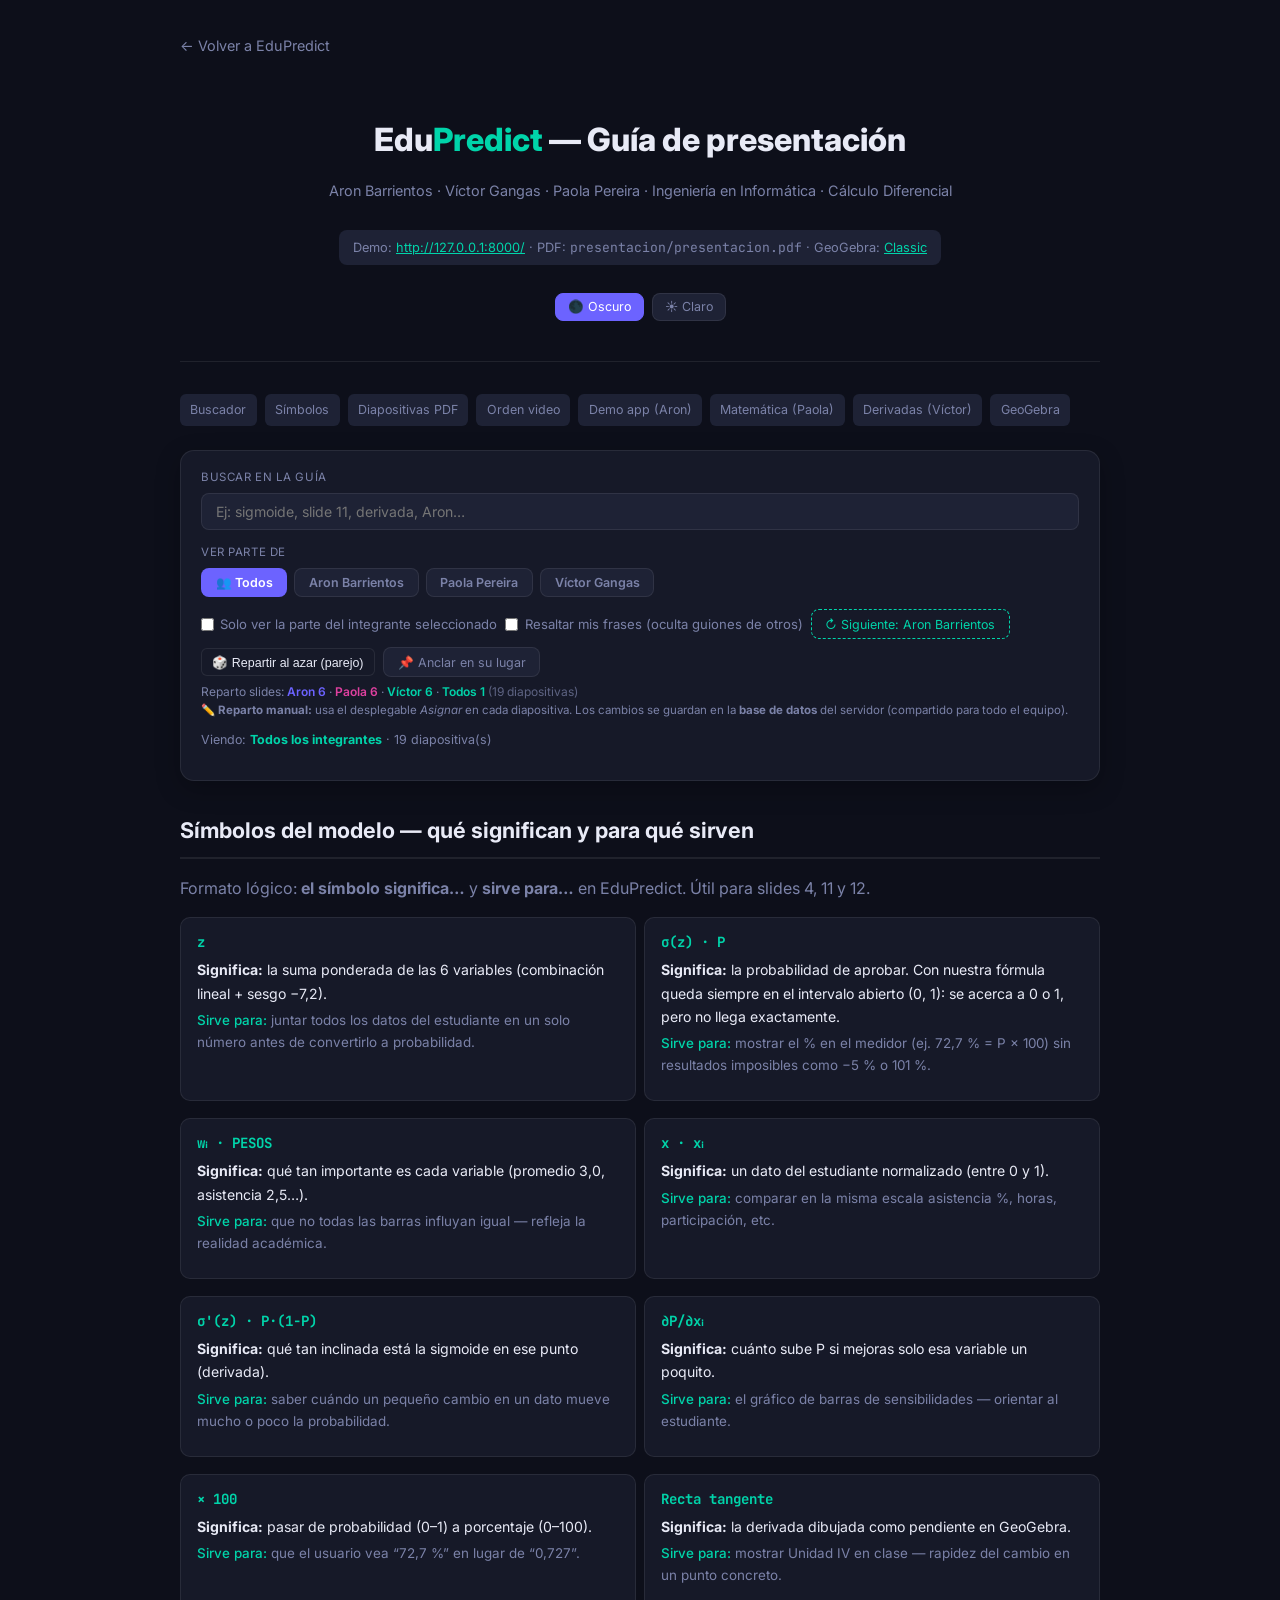
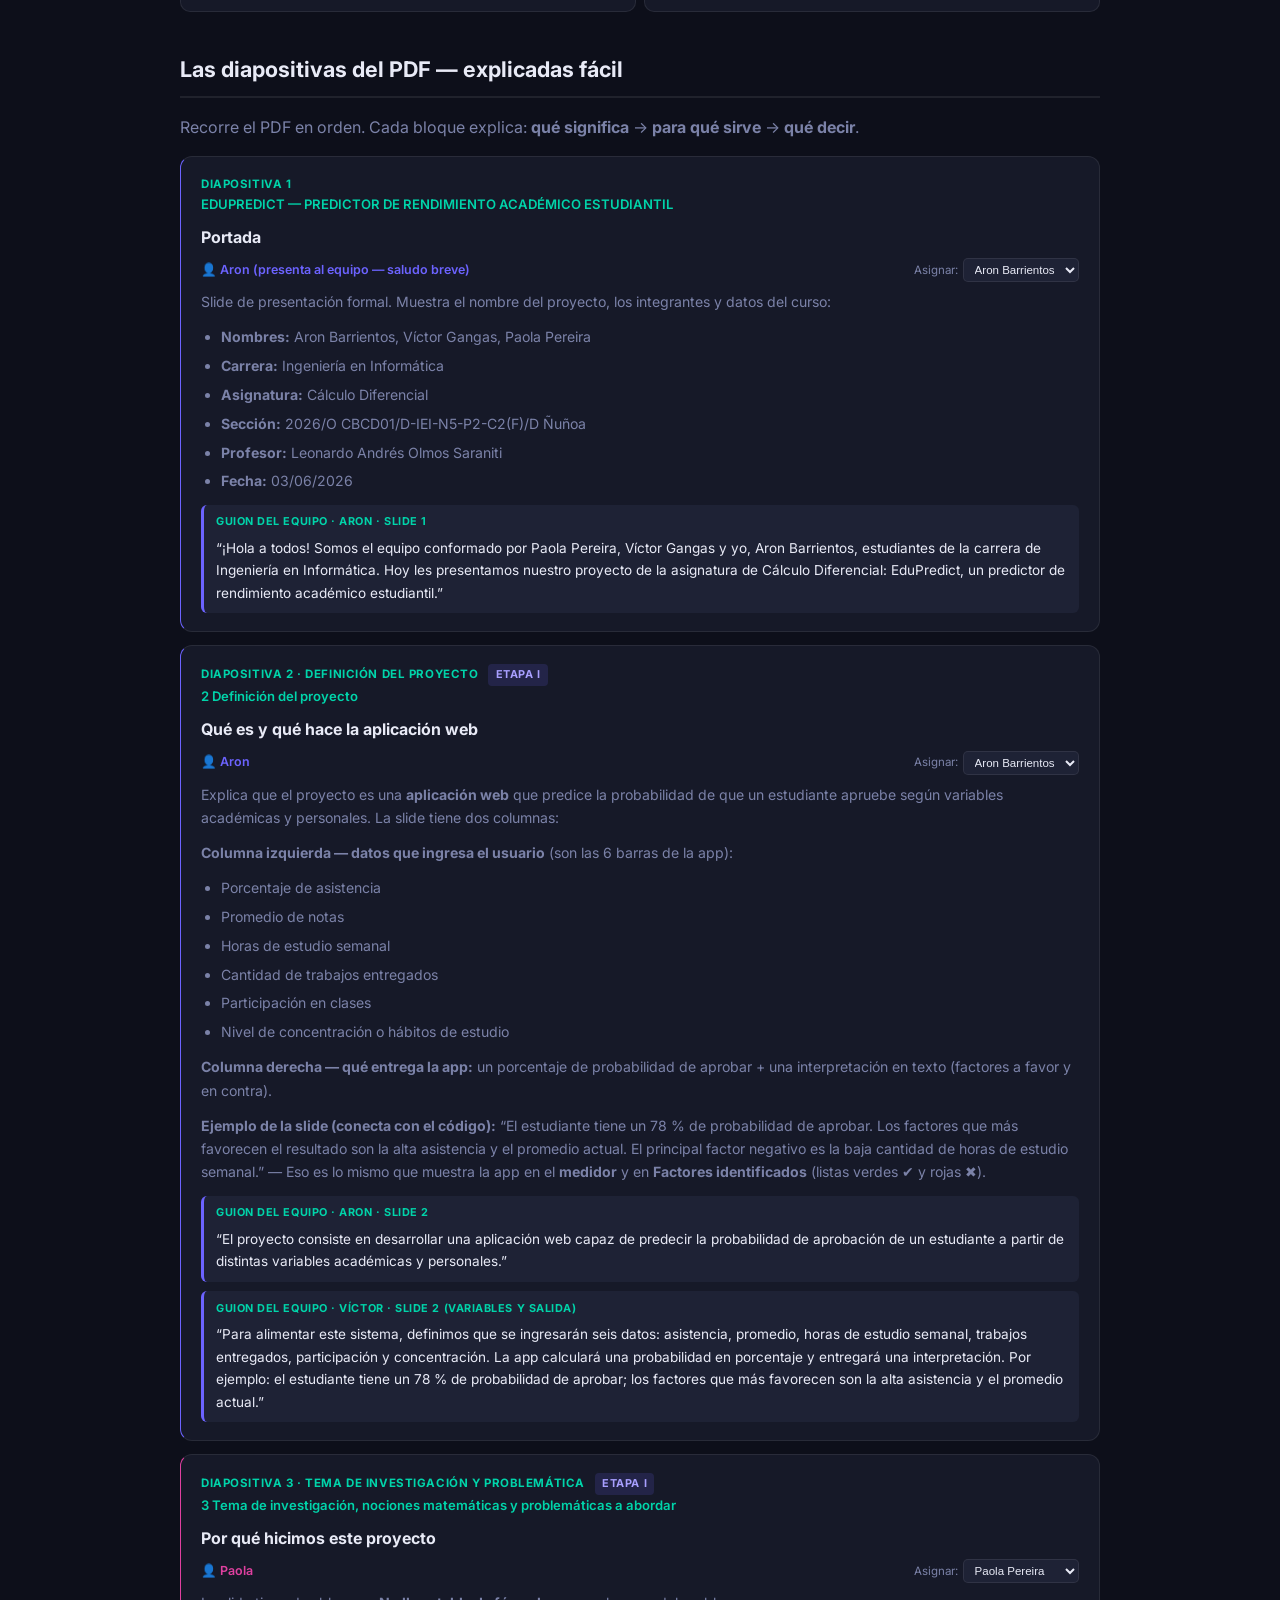
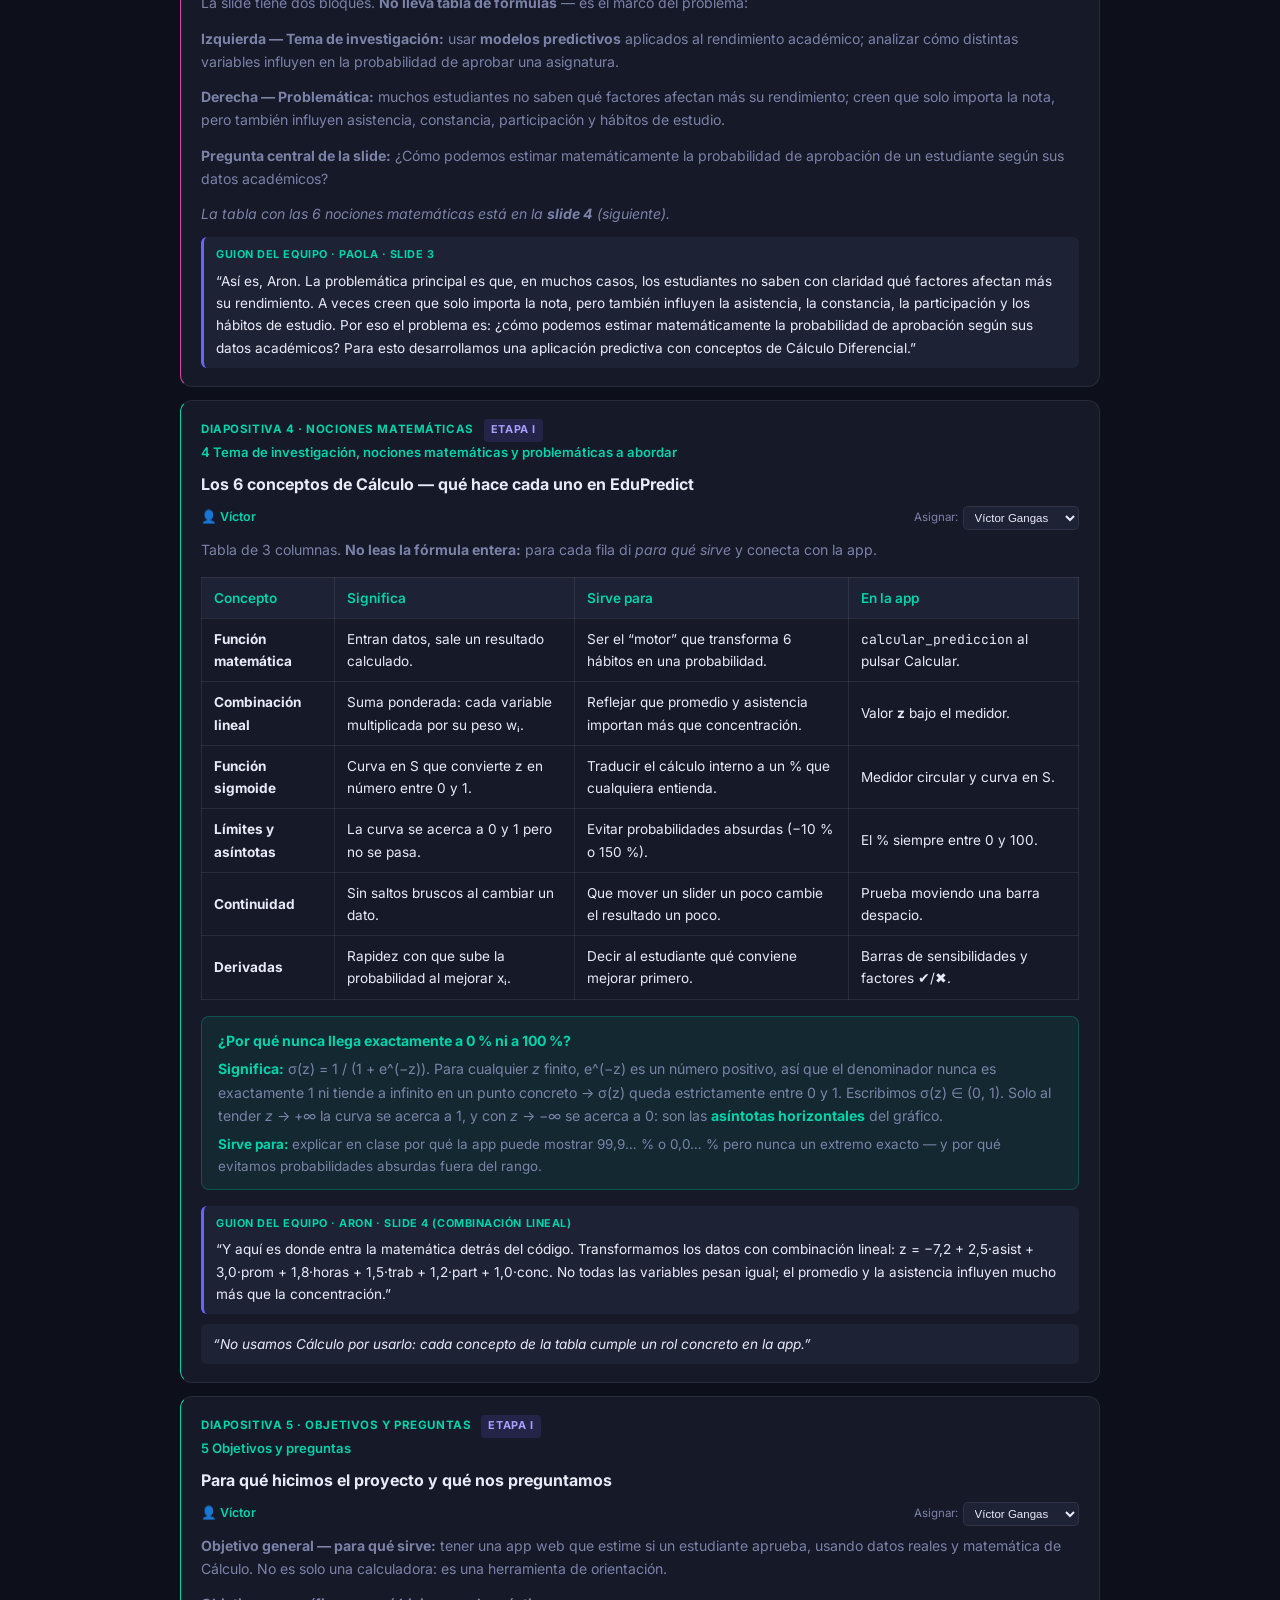
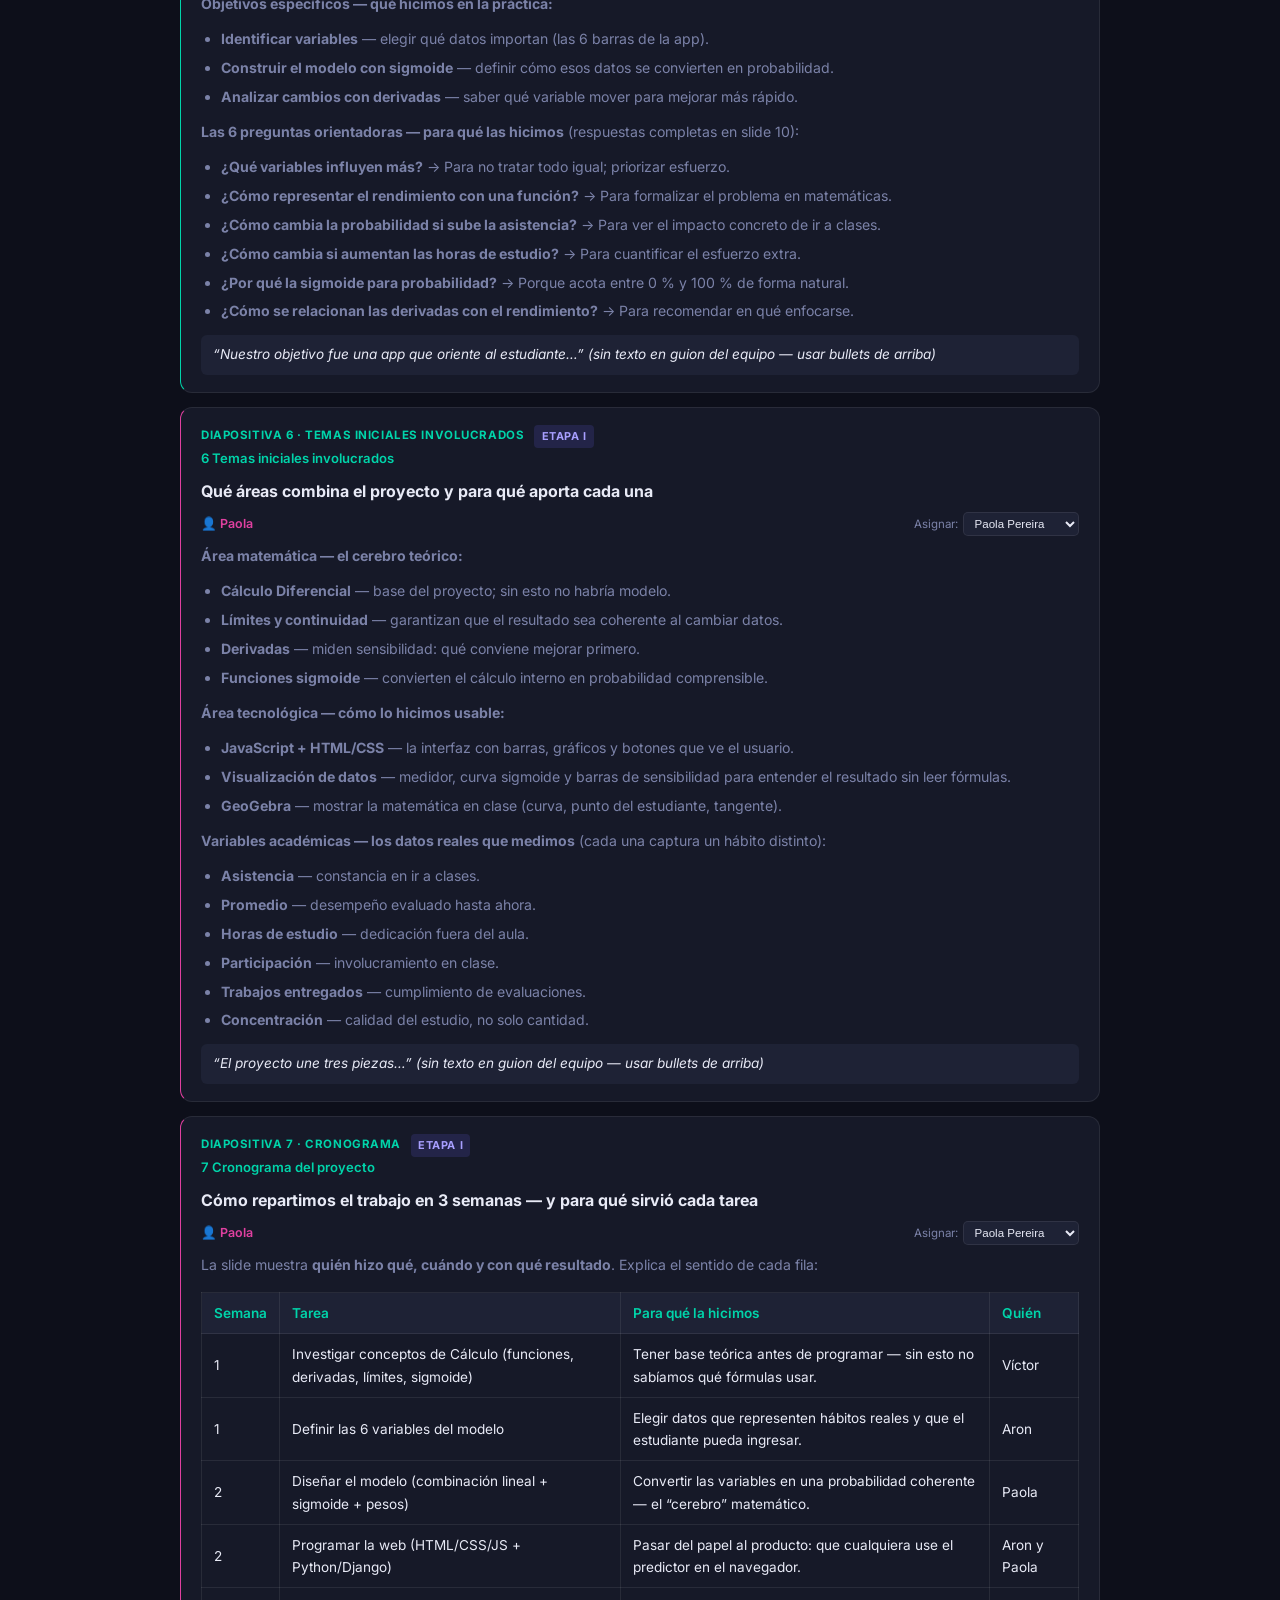
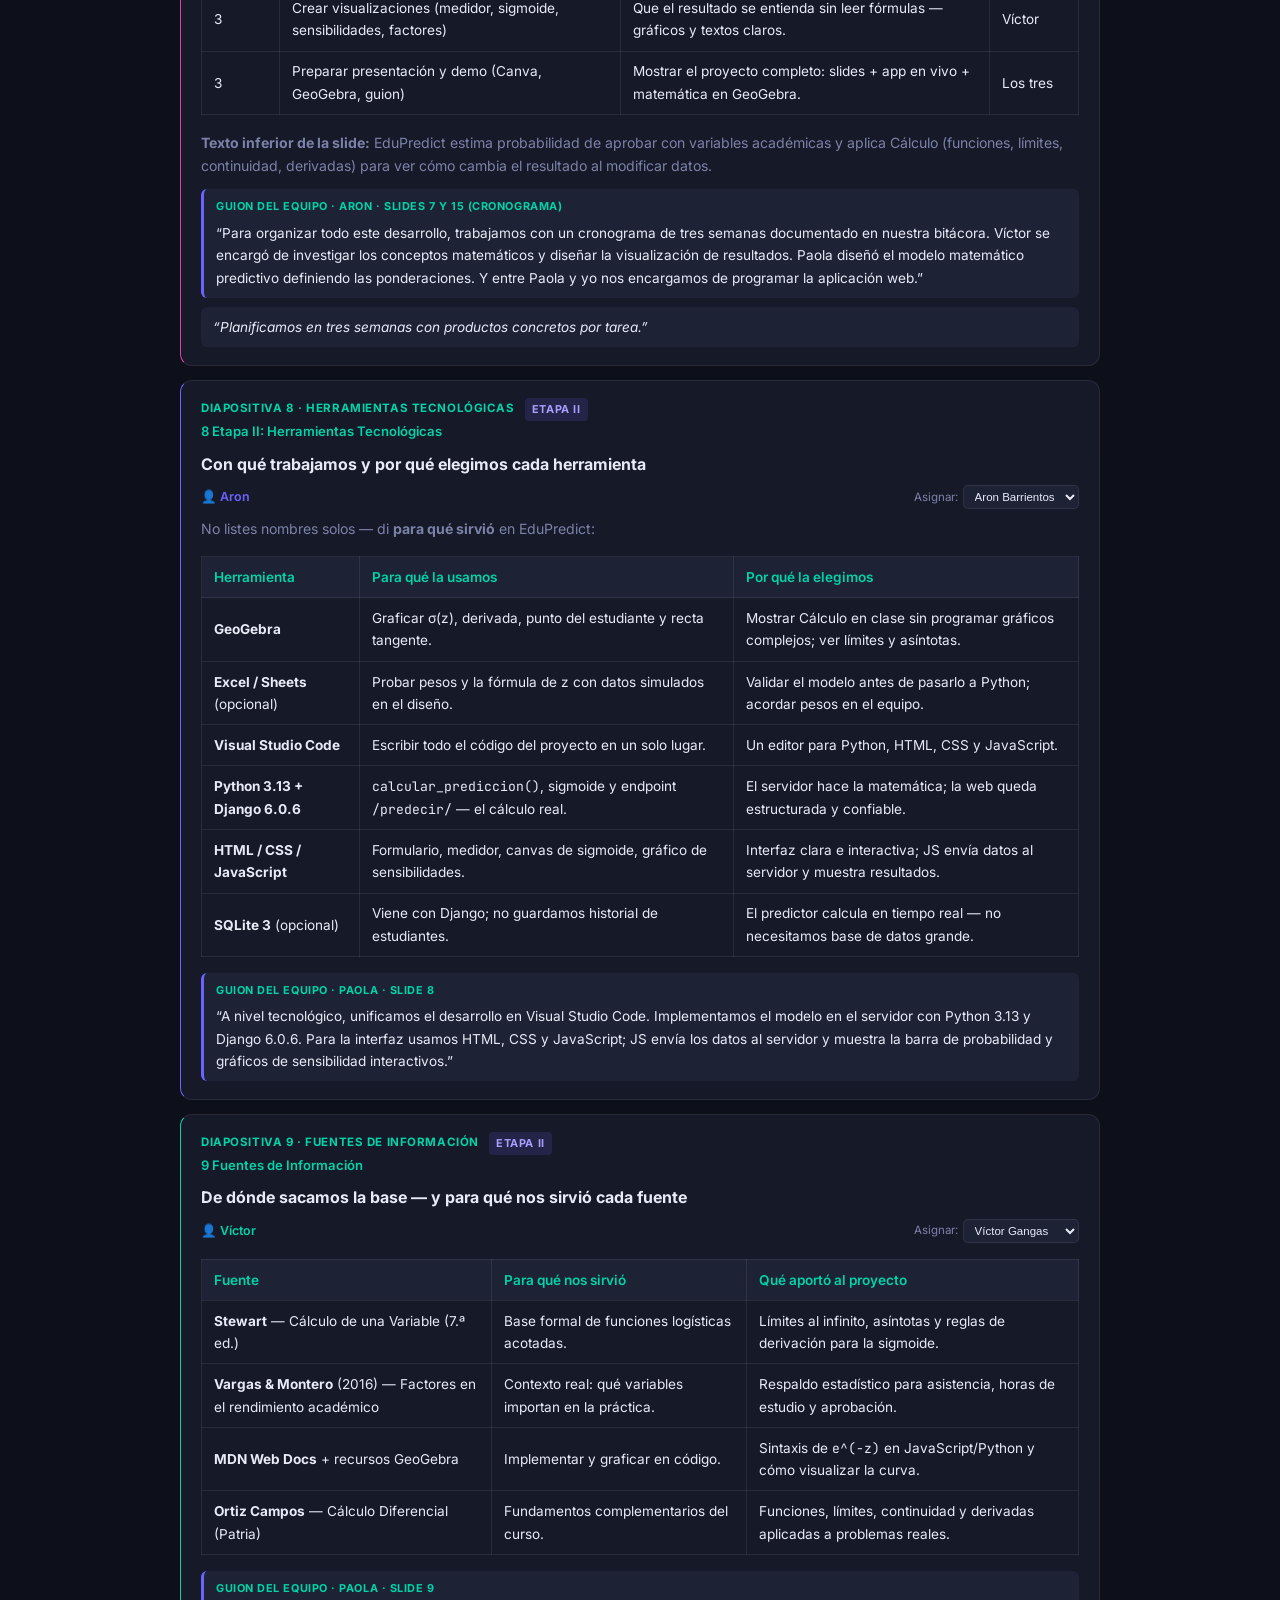
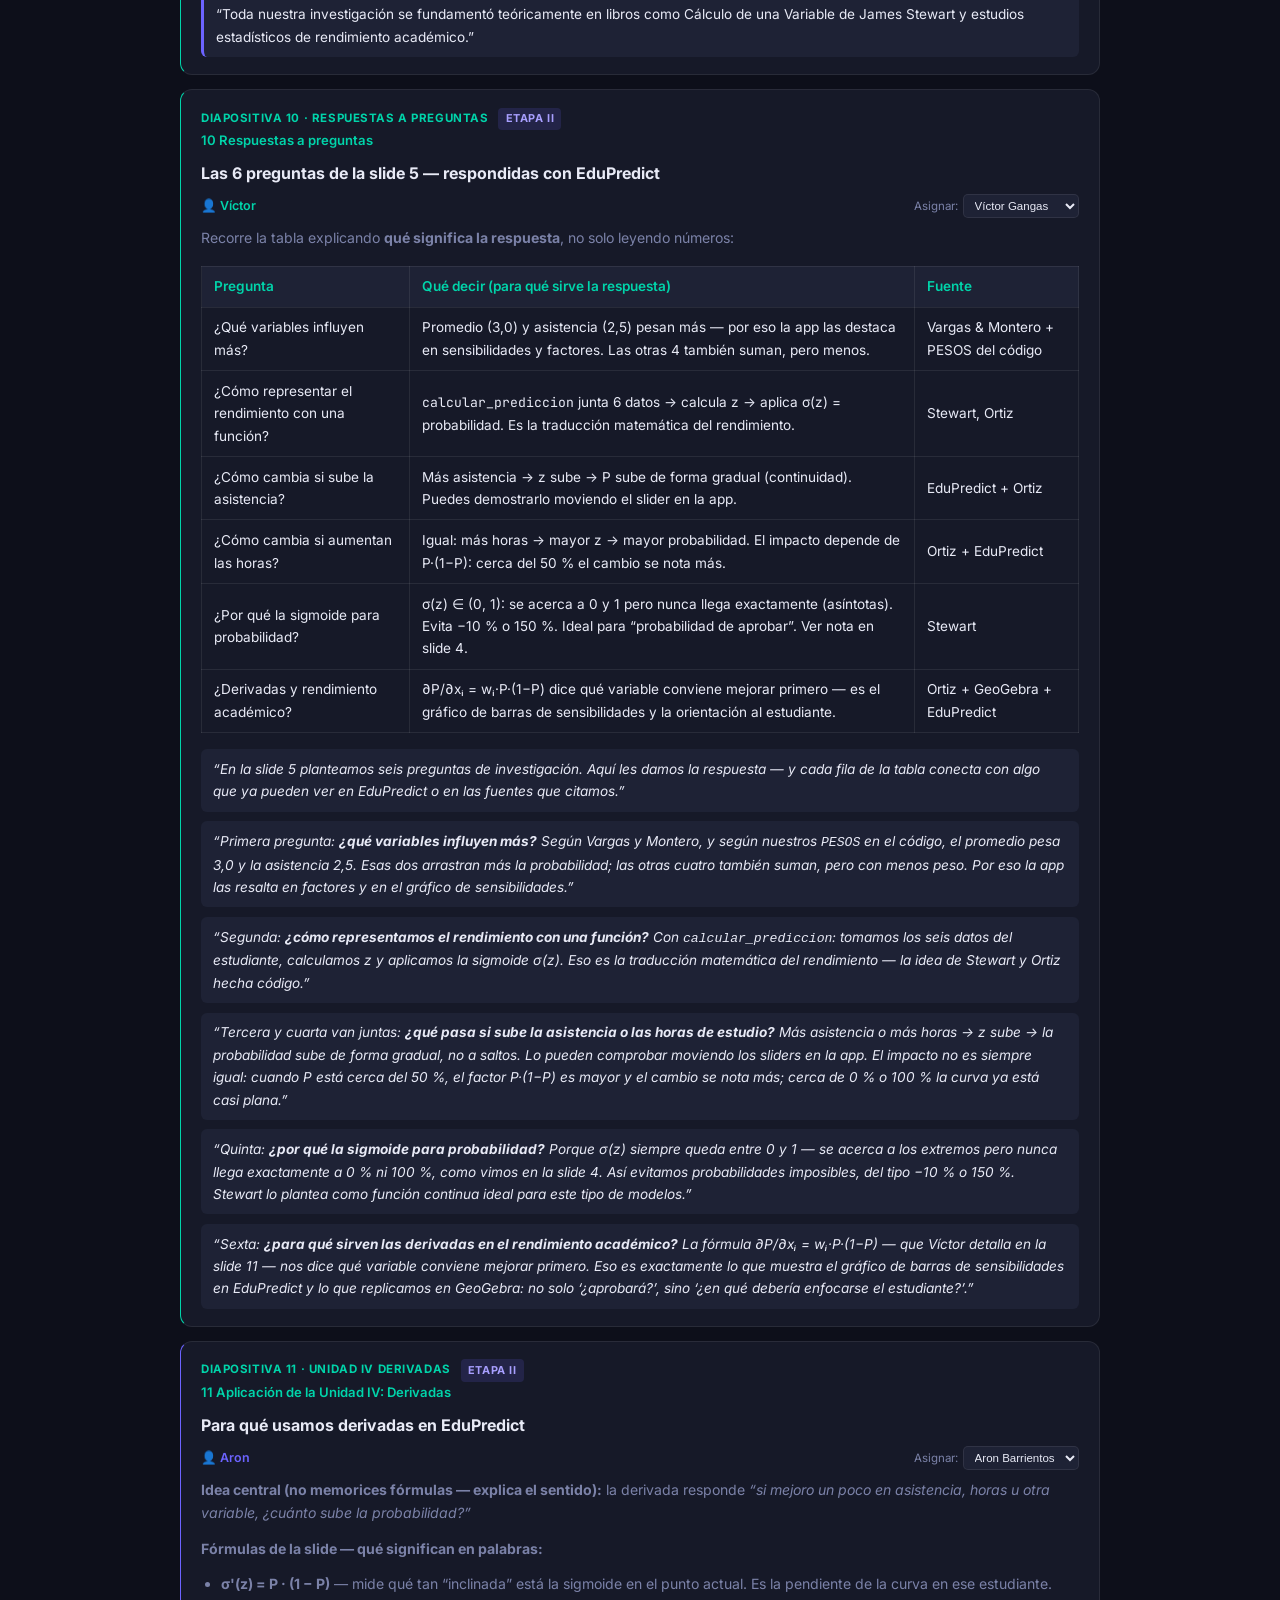
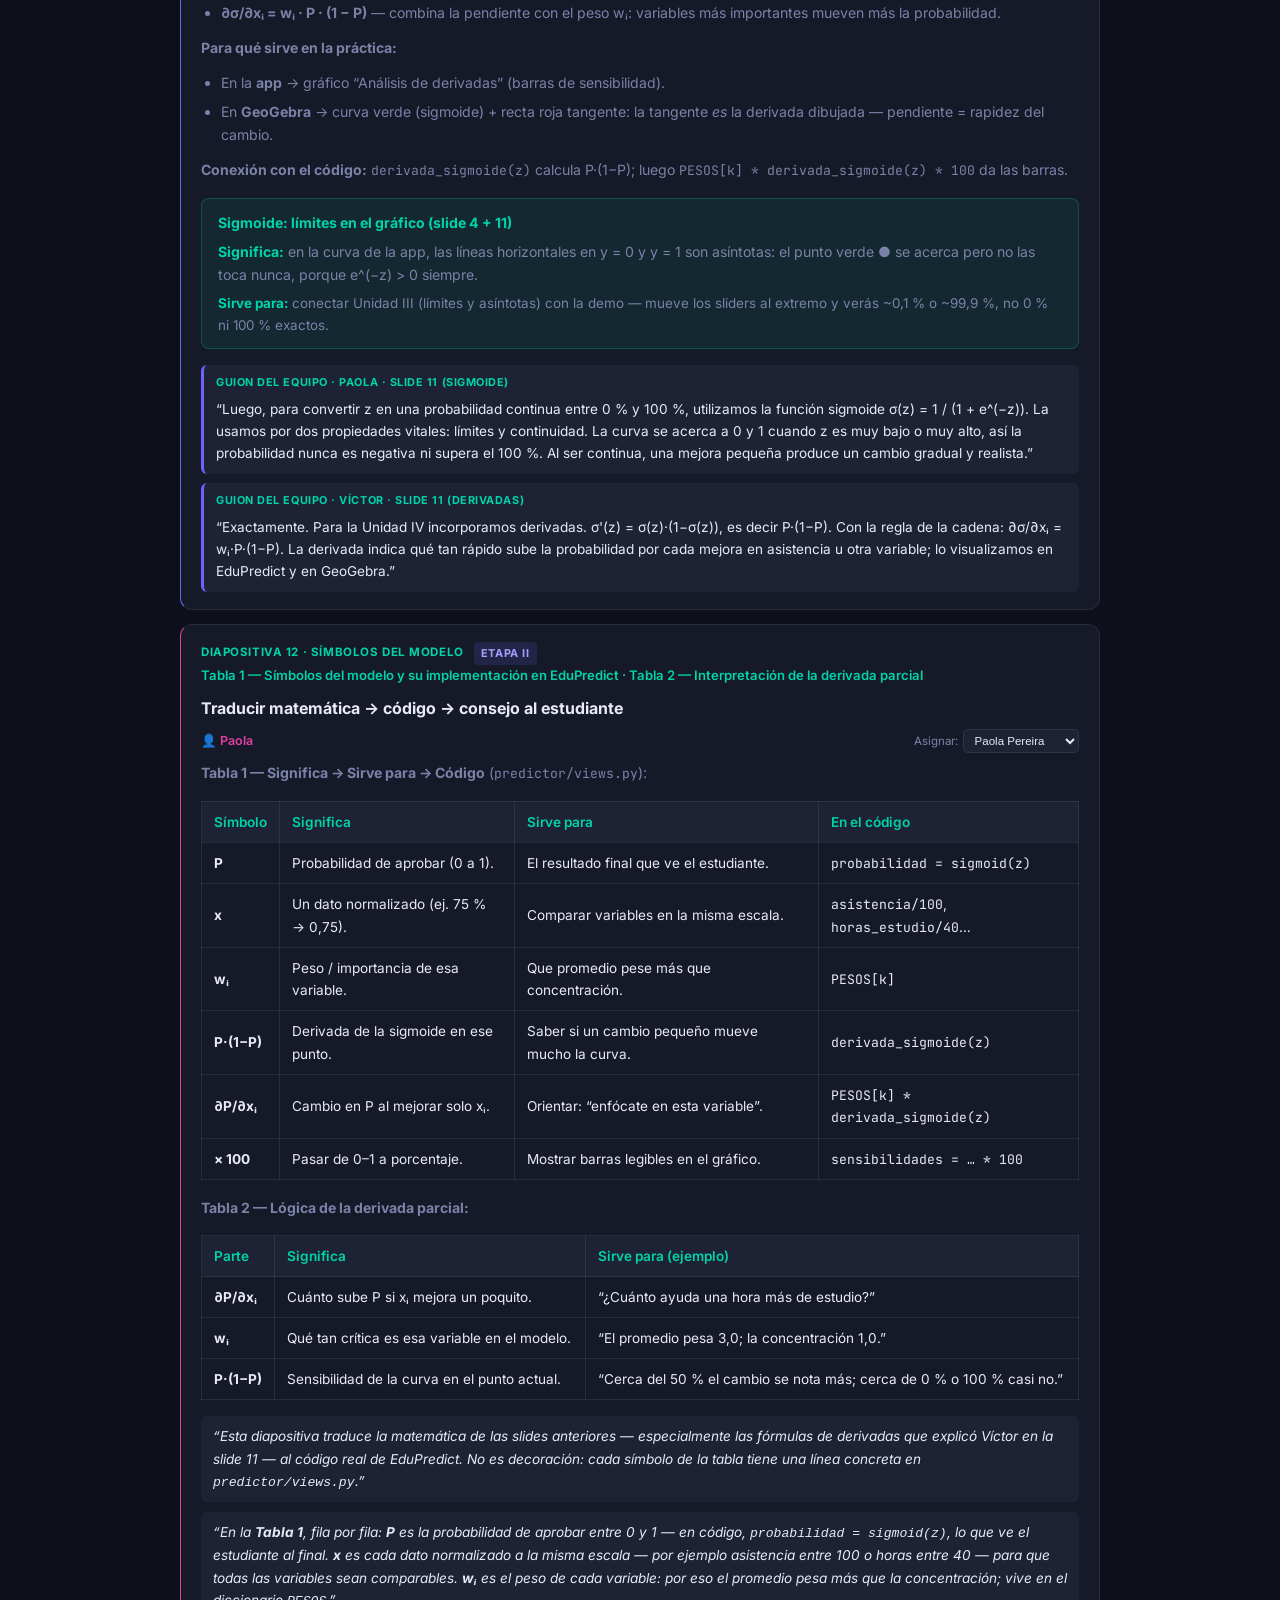
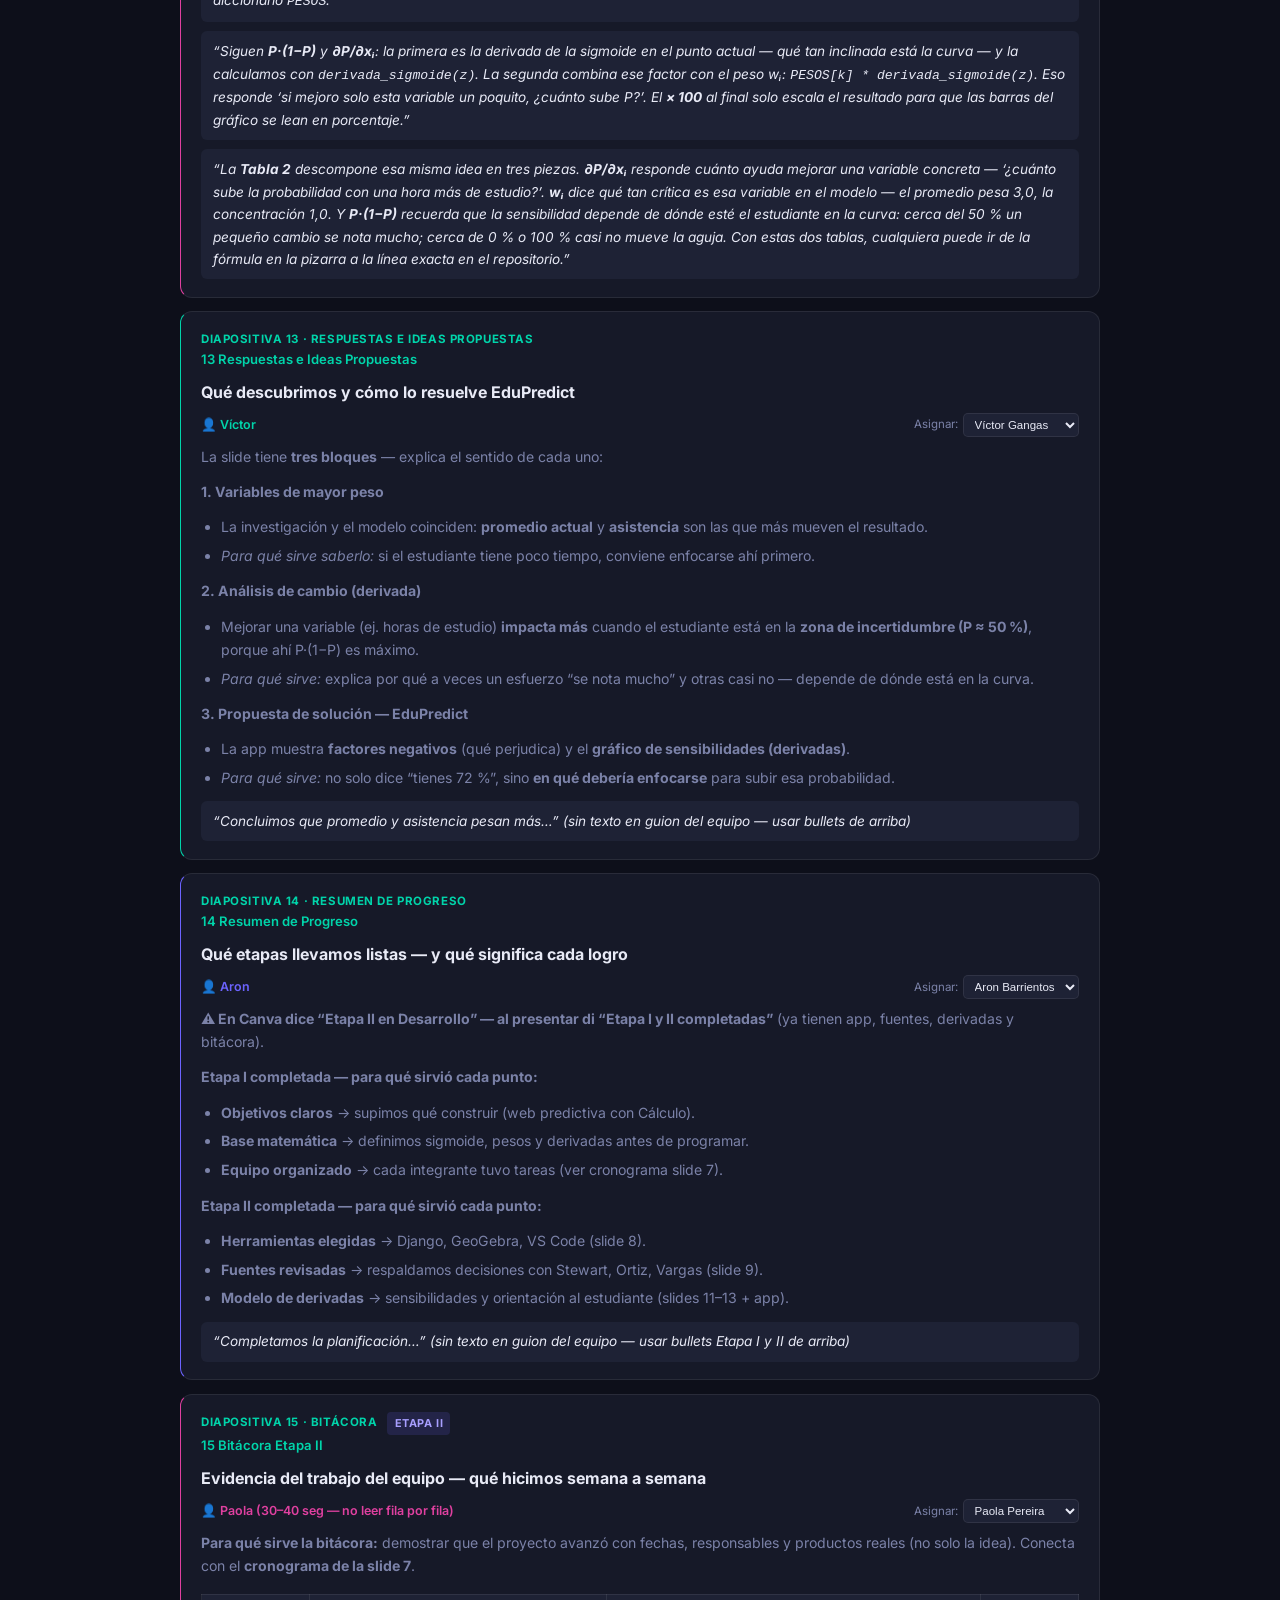
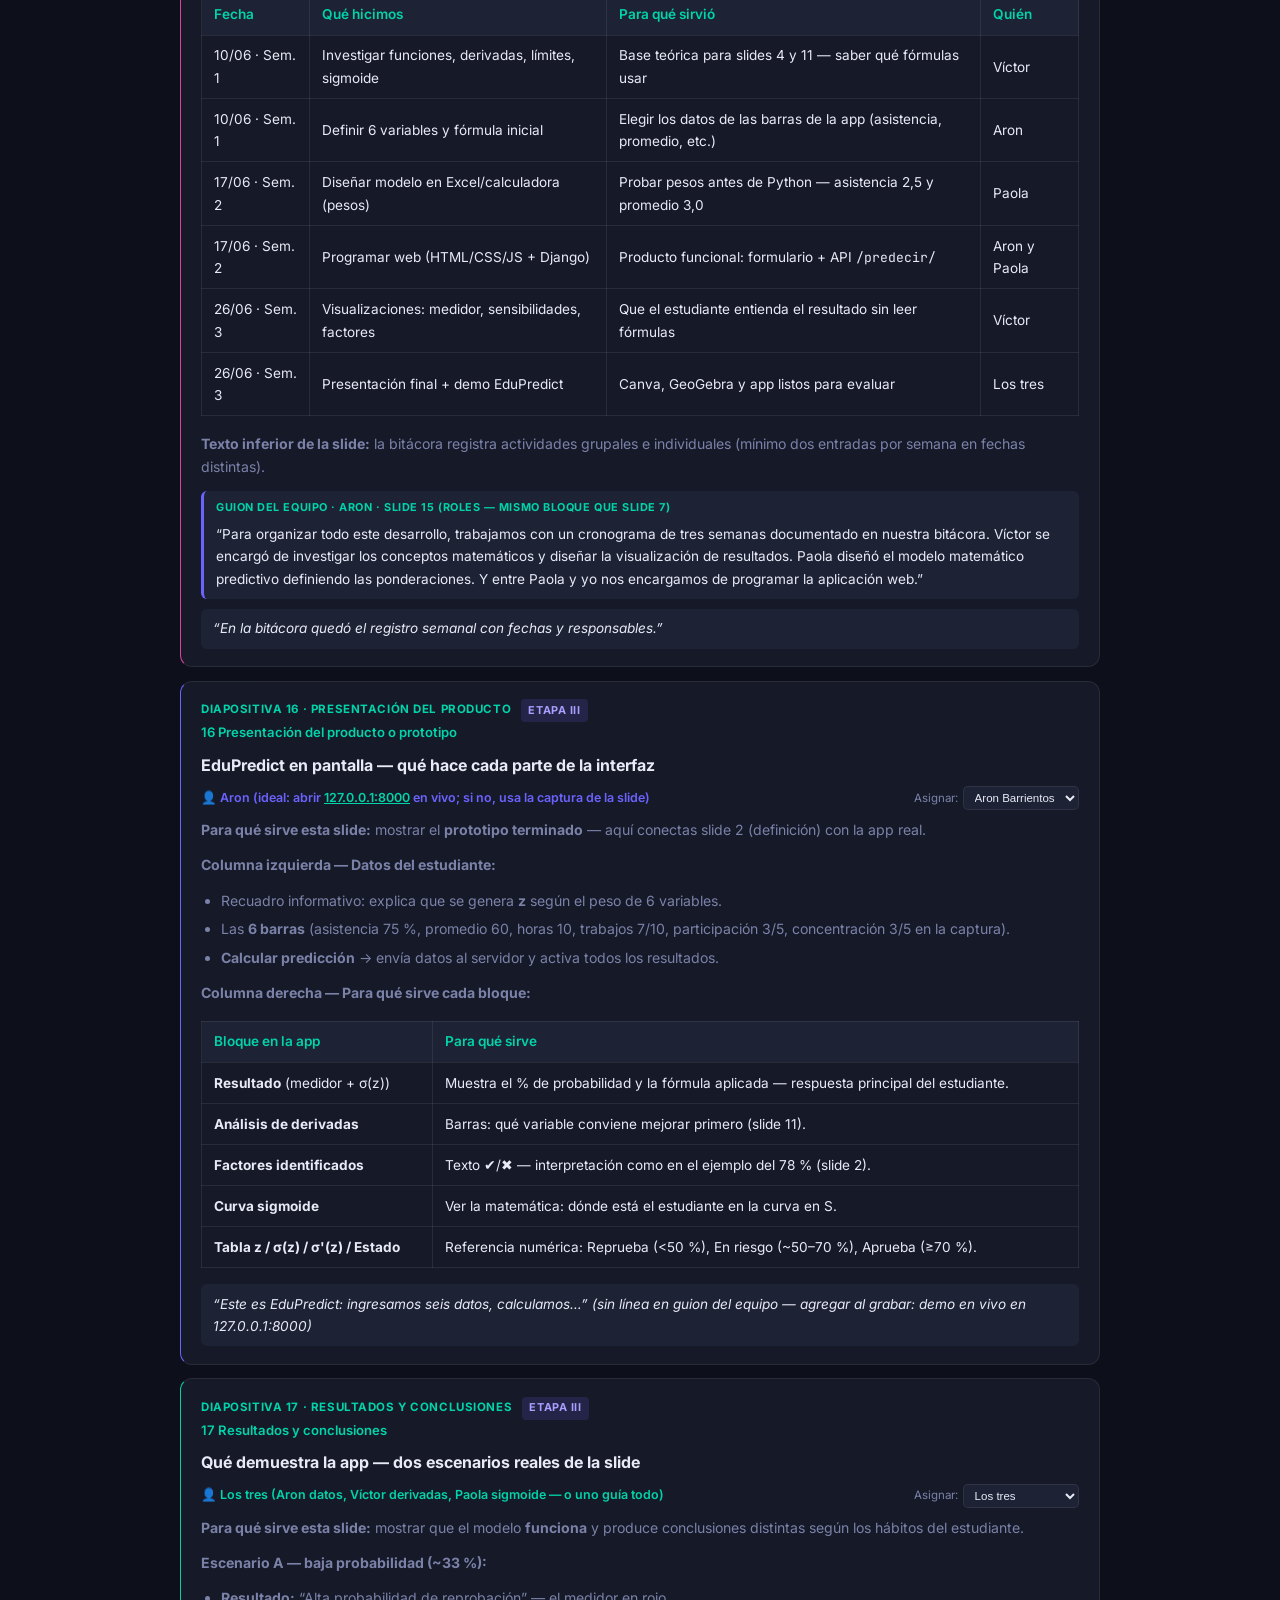
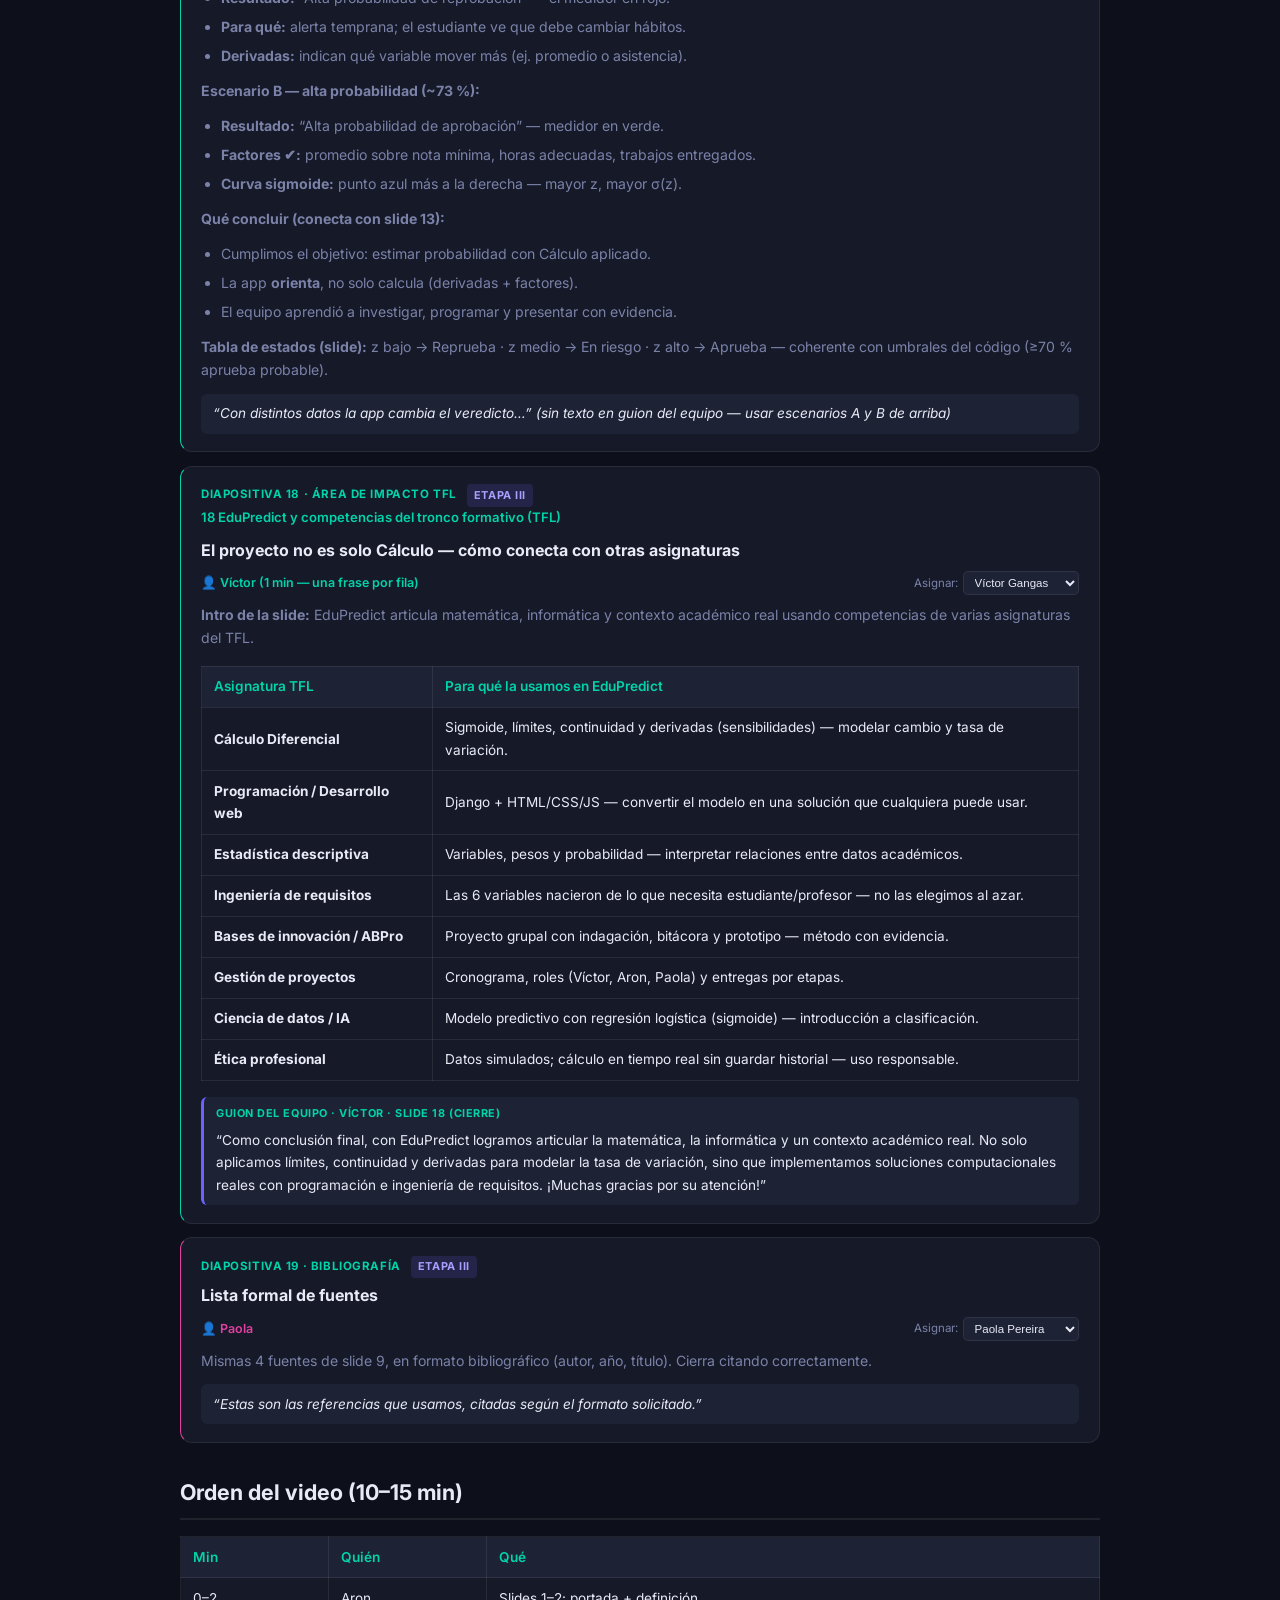
==== commit 52ed0d5c: "Fix subida PDF: pasar solicitud al include del panel admin" ====
--- a/static/presentacion/guia.html
+++ b/static/presentacion/guia.html
@@ -871,7 +871,12 @@
           </tr>
         </tbody>
       </table>
-      <div class="say">“Estas respuestas…” <em>(sin texto en guion del equipo — usar tabla de arriba)</em></div>
+      <div class="say">“En la slide 5 planteamos seis preguntas de investigación. Aquí les damos la respuesta — y cada fila de la tabla conecta con algo que ya pueden ver en EduPredict o en las fuentes que citamos.”</div>
+      <div class="say">“Primera pregunta: <strong>¿qué variables influyen más?</strong> Según Vargas y Montero, y según nuestros <code>PESOS</code> en el código, el promedio pesa 3,0 y la asistencia 2,5. Esas dos arrastran más la probabilidad; las otras cuatro también suman, pero con menos peso. Por eso la app las resalta en factores y en el gráfico de sensibilidades.”</div>
+      <div class="say">“Segunda: <strong>¿cómo representamos el rendimiento con una función?</strong> Con <code>calcular_prediccion</code>: tomamos los seis datos del estudiante, calculamos z y aplicamos la sigmoide σ(z). Eso es la traducción matemática del rendimiento — la idea de Stewart y Ortiz hecha código.”</div>
+      <div class="say">“Tercera y cuarta van juntas: <strong>¿qué pasa si sube la asistencia o las horas de estudio?</strong> Más asistencia o más horas → z sube → la probabilidad sube de forma gradual, no a saltos. Lo pueden comprobar moviendo los sliders en la app. El impacto no es siempre igual: cuando P está cerca del 50 %, el factor P·(1−P) es mayor y el cambio se nota más; cerca de 0 % o 100 % la curva ya está casi plana.”</div>
+      <div class="say">“Quinta: <strong>¿por qué la sigmoide para probabilidad?</strong> Porque σ(z) siempre queda entre 0 y 1 — se acerca a los extremos pero nunca llega exactamente a 0 % ni 100 %, como vimos en la slide 4. Así evitamos probabilidades imposibles, del tipo −10 % o 150 %. Stewart lo plantea como función continua ideal para este tipo de modelos.”</div>
+      <div class="say">“Sexta: <strong>¿para qué sirven las derivadas en el rendimiento académico?</strong> La fórmula ∂P/∂xᵢ = wᵢ·P·(1−P) — que Víctor detalla en la slide 11 — nos dice qué variable conviene mejorar primero. Eso es exactamente lo que muestra el gráfico de barras de sensibilidades en EduPredict y lo que replicamos en GeoGebra: no solo ‘¿aprobará?’, sino ‘¿en qué debería enfocarse el estudiante?’.”</div>
     </div>
 
     <div class="slide-guide filterable">
@@ -926,7 +931,10 @@
           <tr><td><strong>P·(1−P)</strong></td><td>Sensibilidad de la curva en el punto actual.</td><td>“Cerca del 50 % el cambio se nota más; cerca de 0 % o 100 % casi no.”</td></tr>
         </tbody>
       </table>
-      <div class="say">“Esta slide traduce la matemática al código…” <em>(sin texto en guion del equipo — fórmulas de derivadas en slide 11, bloque Víctor)</em></div>
+      <div class="say">“Esta diapositiva traduce la matemática de las slides anteriores — especialmente las fórmulas de derivadas que explicó Víctor en la slide 11 — al código real de EduPredict. No es decoración: cada símbolo de la tabla tiene una línea concreta en <code>predictor/views.py</code>.”</div>
+      <div class="say">“En la <strong>Tabla 1</strong>, fila por fila: <strong>P</strong> es la probabilidad de aprobar entre 0 y 1 — en código, <code>probabilidad = sigmoid(z)</code>, lo que ve el estudiante al final. <strong>x</strong> es cada dato normalizado a la misma escala — por ejemplo asistencia entre 100 o horas entre 40 — para que todas las variables sean comparables. <strong>wᵢ</strong> es el peso de cada variable: por eso el promedio pesa más que la concentración; vive en el diccionario <code>PESOS</code>.”</div>
+      <div class="say">“Siguen <strong>P·(1−P)</strong> y <strong>∂P/∂xᵢ</strong>: la primera es la derivada de la sigmoide en el punto actual — qué tan inclinada está la curva — y la calculamos con <code>derivada_sigmoide(z)</code>. La segunda combina ese factor con el peso wᵢ: <code>PESOS[k] * derivada_sigmoide(z)</code>. Eso responde ‘si mejoro solo esta variable un poquito, ¿cuánto sube P?’. El <strong>× 100</strong> al final solo escala el resultado para que las barras del gráfico se lean en porcentaje.”</div>
+      <div class="say">“La <strong>Tabla 2</strong> descompone esa misma idea en tres piezas. <strong>∂P/∂xᵢ</strong> responde cuánto ayuda mejorar una variable concreta — ‘¿cuánto sube la probabilidad con una hora más de estudio?’. <strong>wᵢ</strong> dice qué tan crítica es esa variable en el modelo — el promedio pesa 3,0, la concentración 1,0. Y <strong>P·(1−P)</strong> recuerda que la sensibilidad depende de dónde esté el estudiante en la curva: cerca del 50 % un pequeño cambio se nota mucho; cerca de 0 % o 100 % casi no mueve la aguja. Con estas dos tablas, cualquiera puede ir de la fórmula en la pizarra a la línea exacta en el repositorio.”</div>
     </div>
 
     <div class="slide-guide filterable">
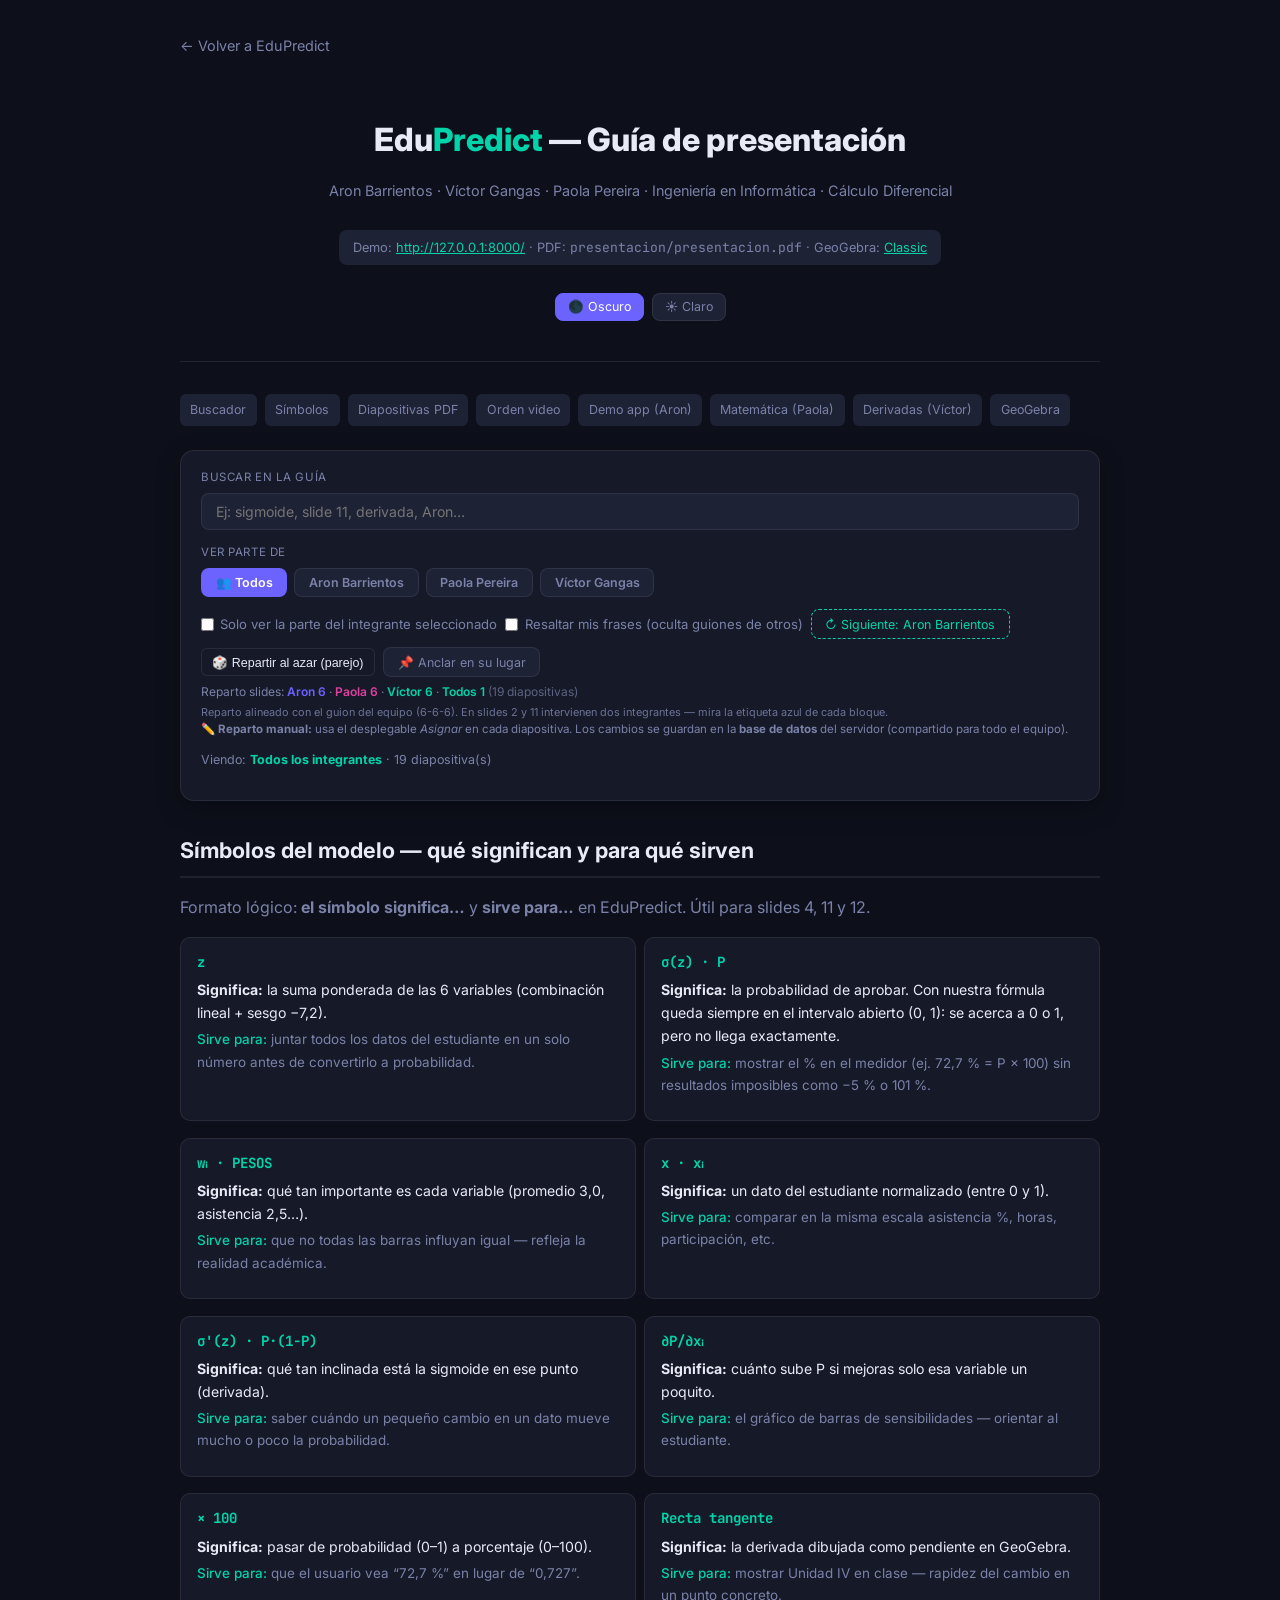
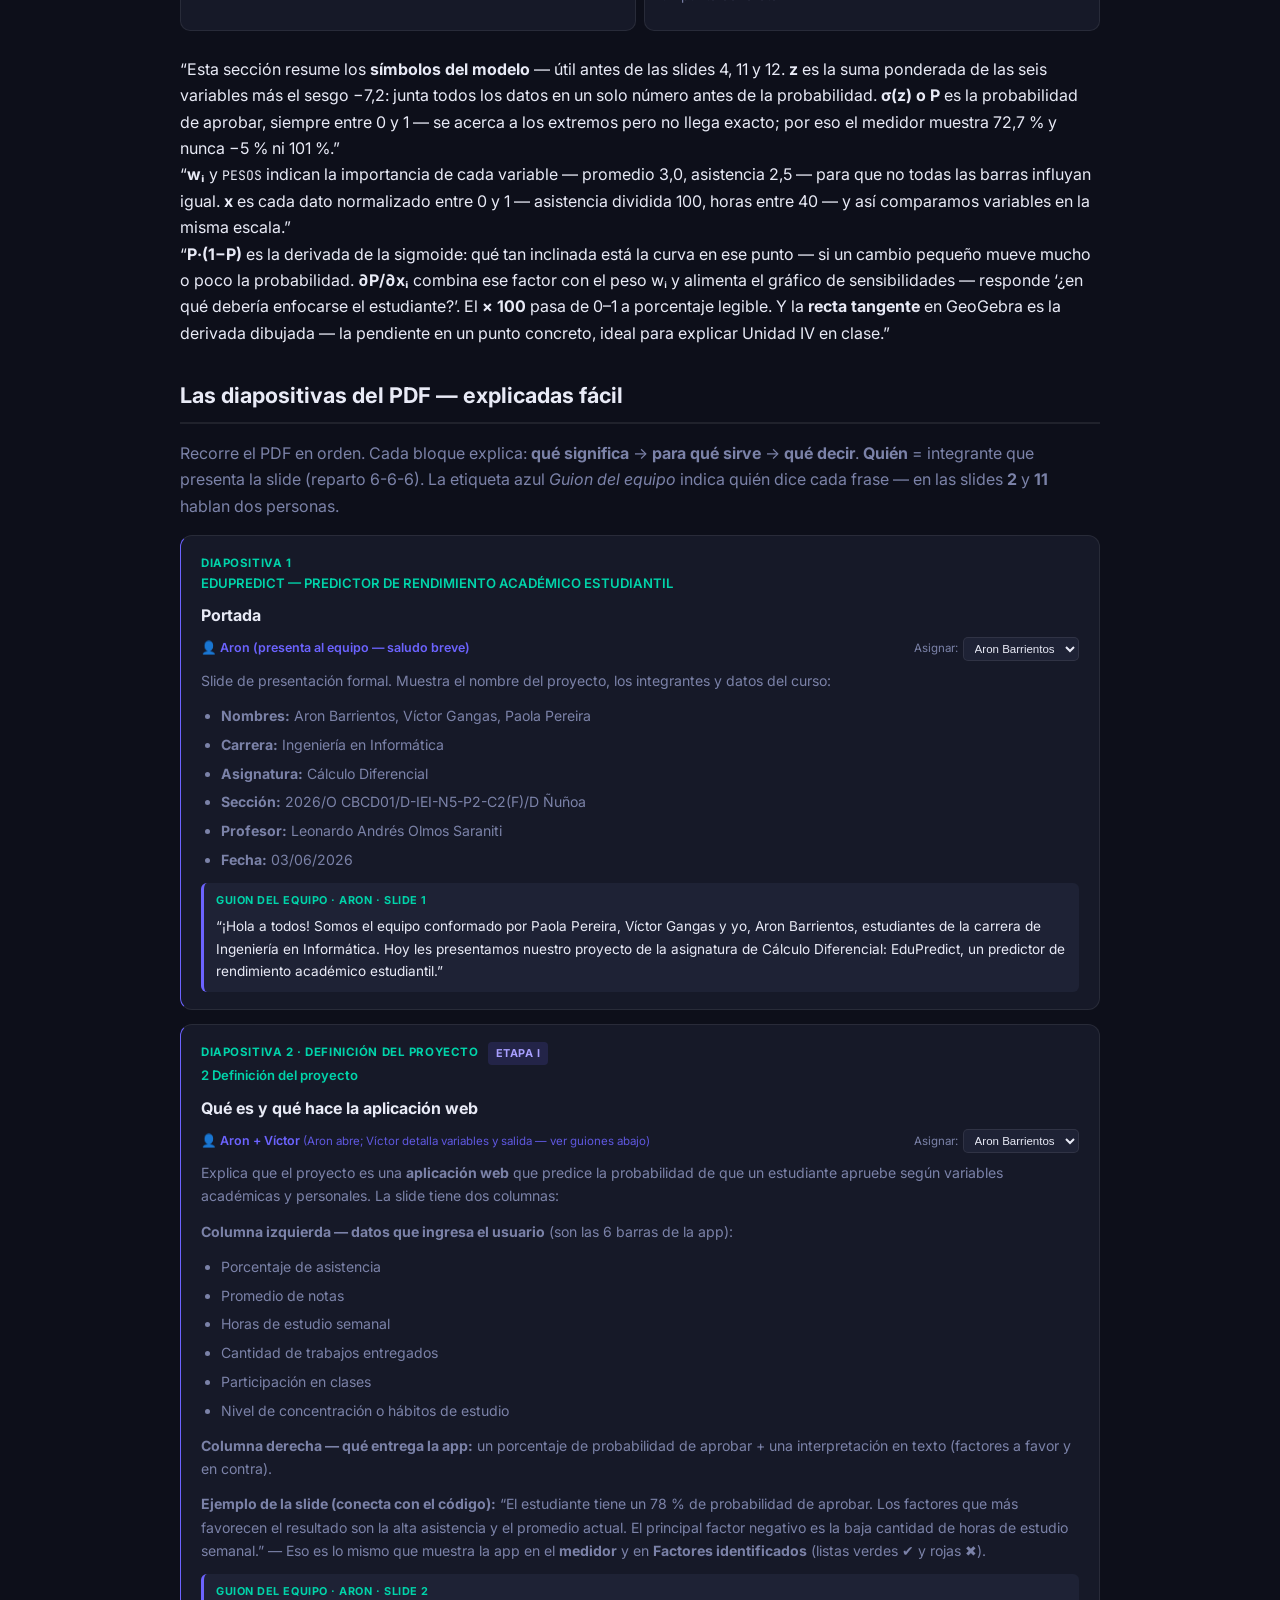
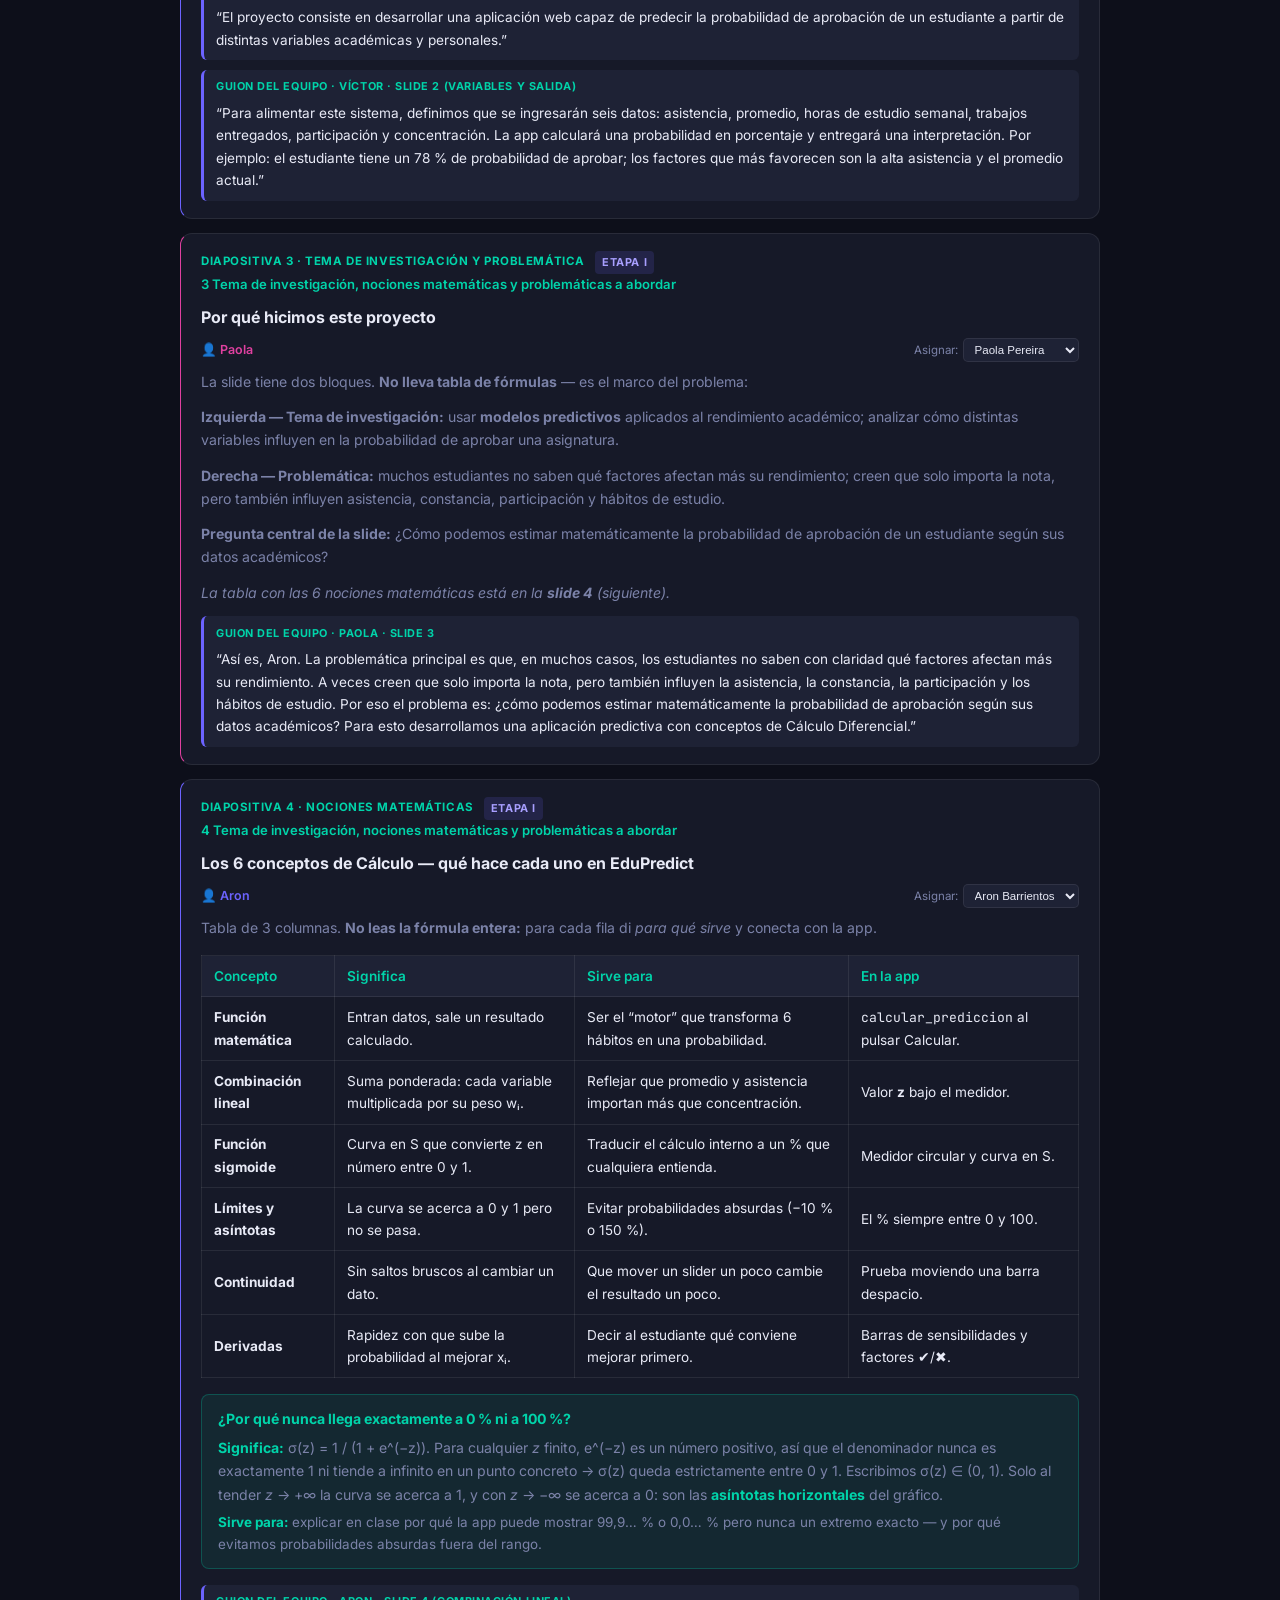
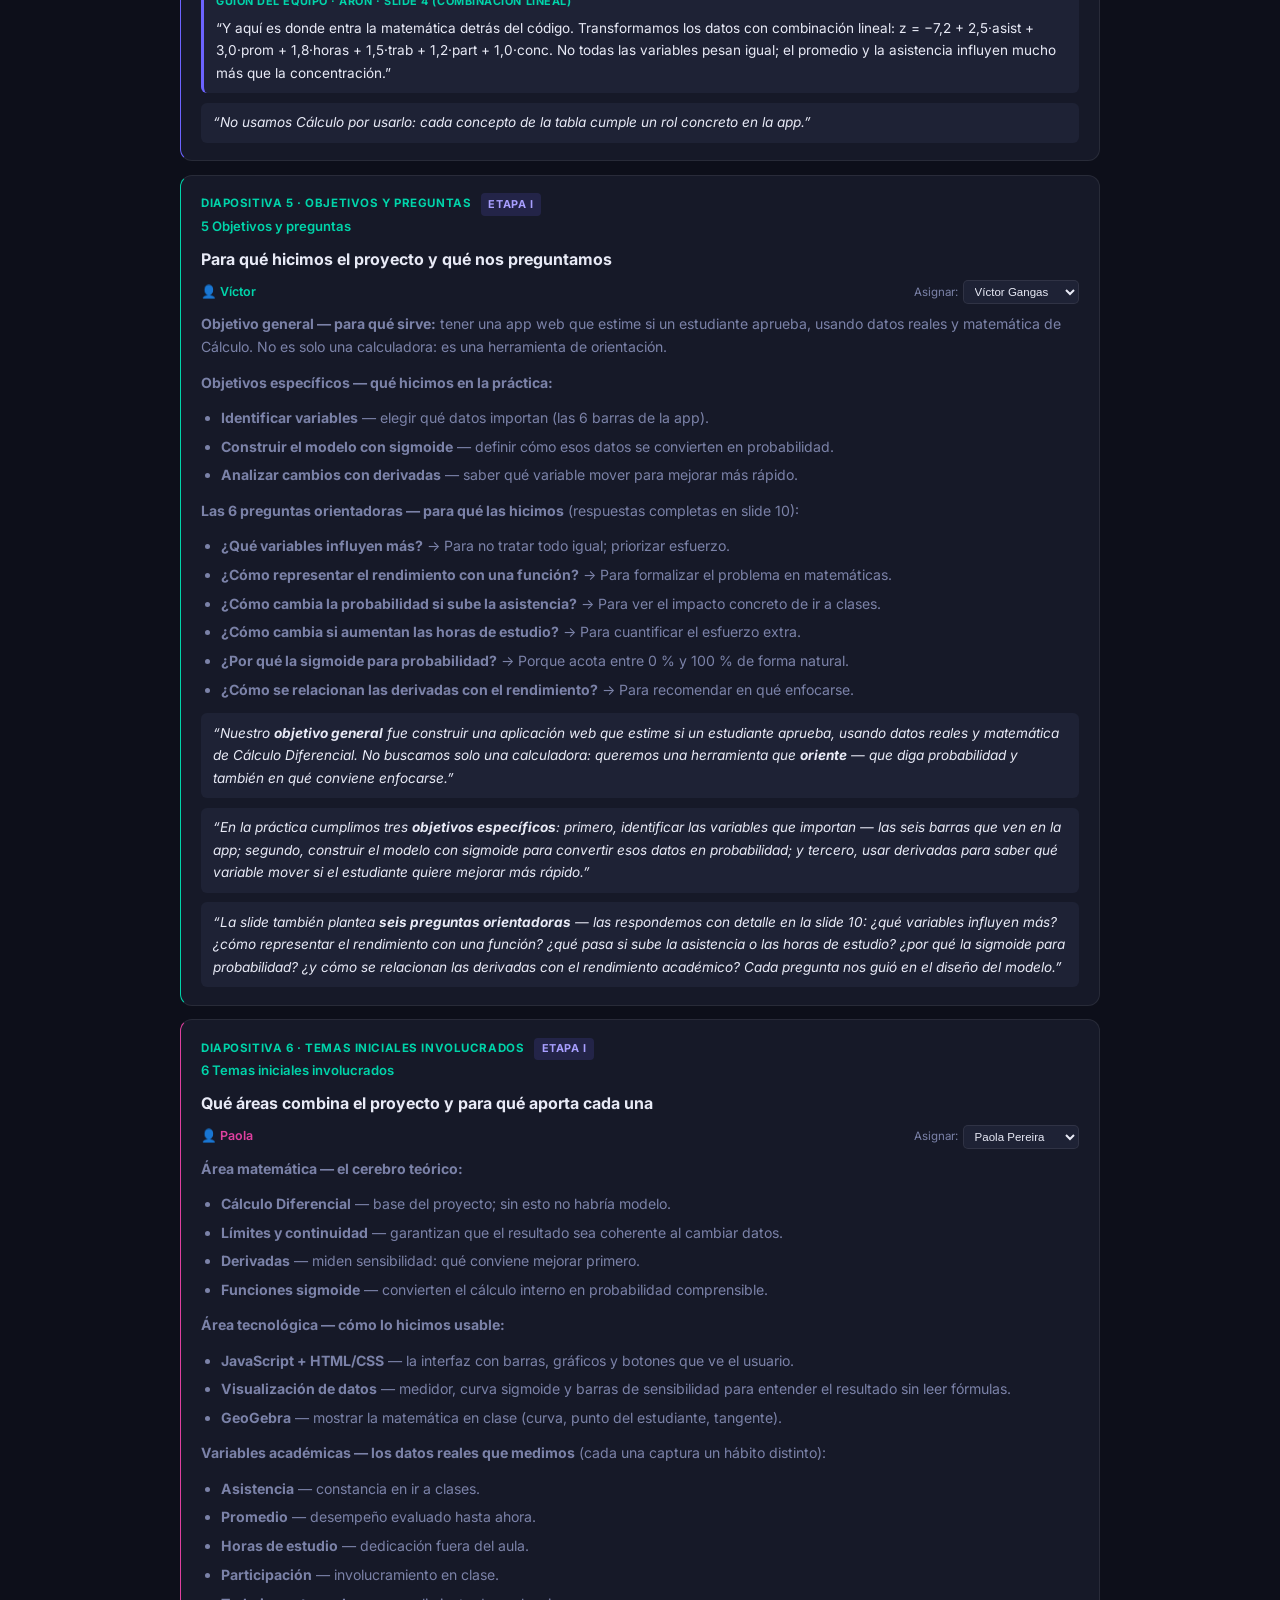
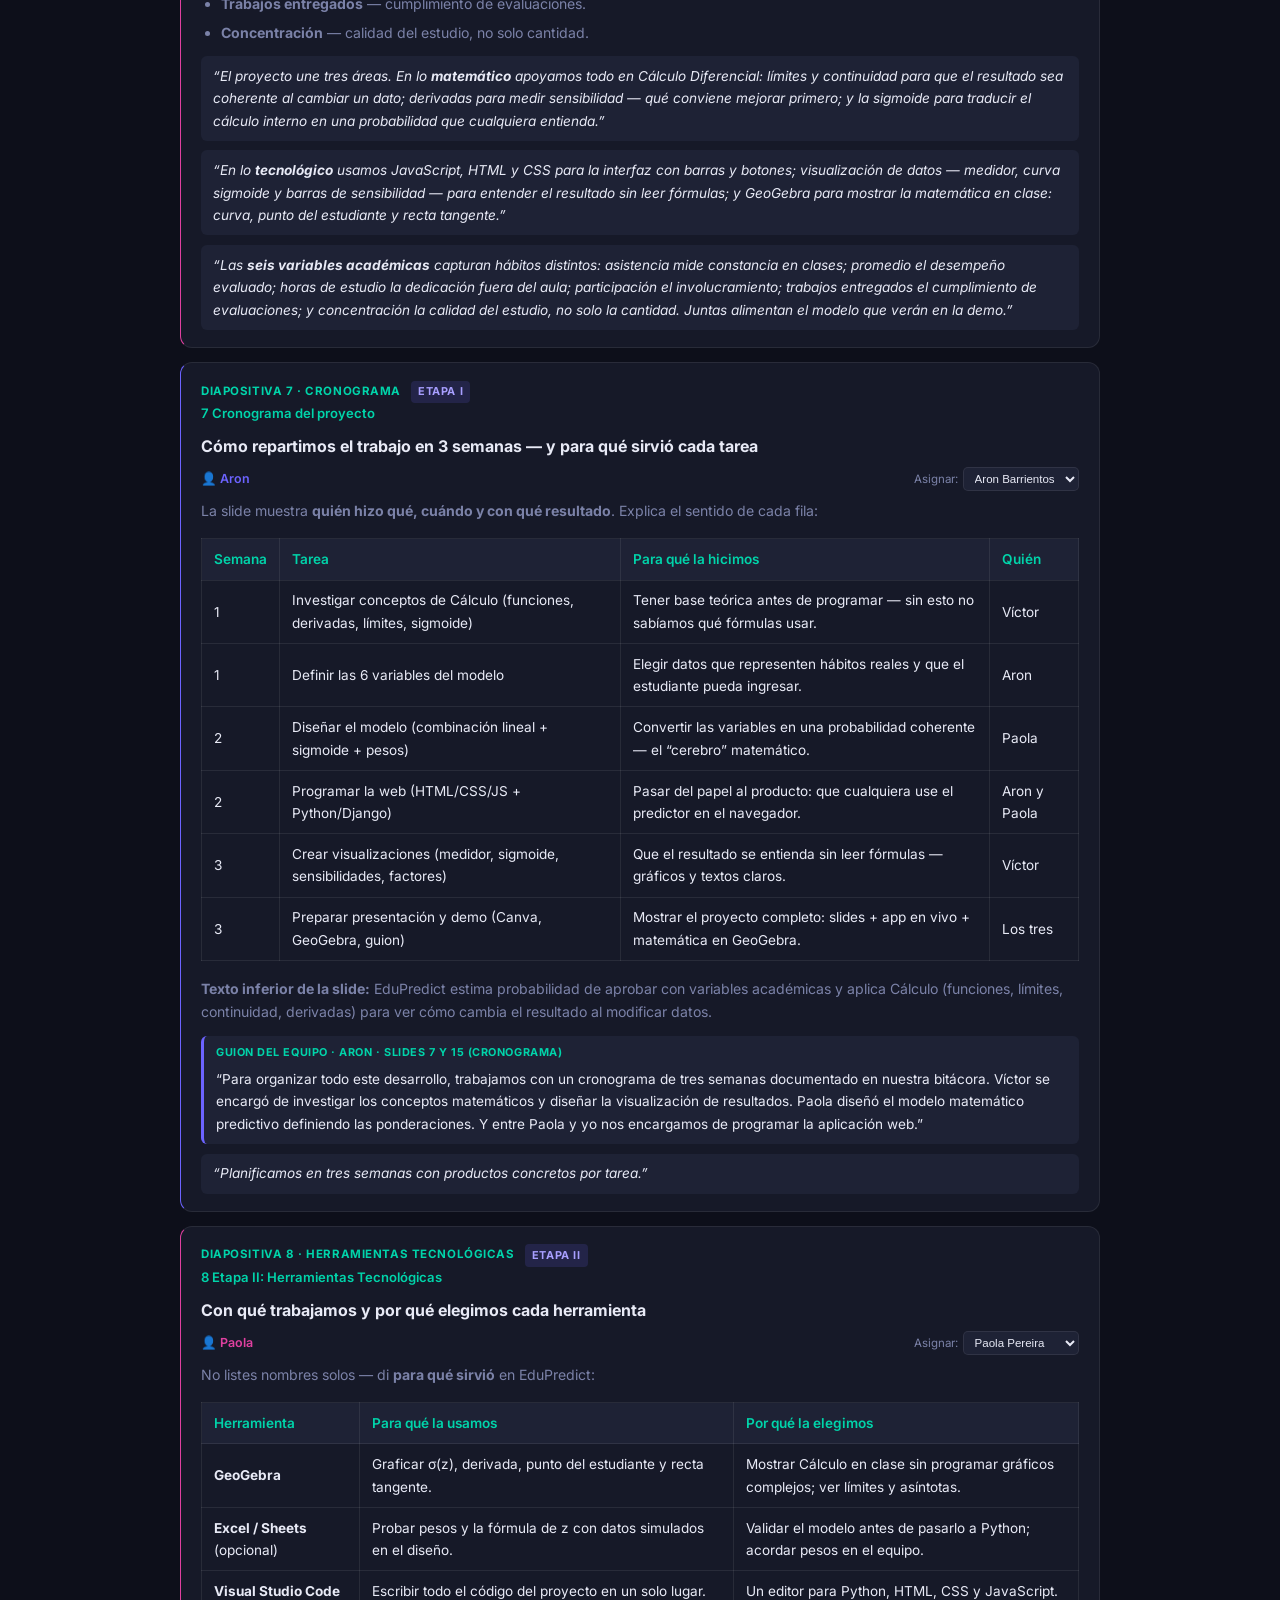
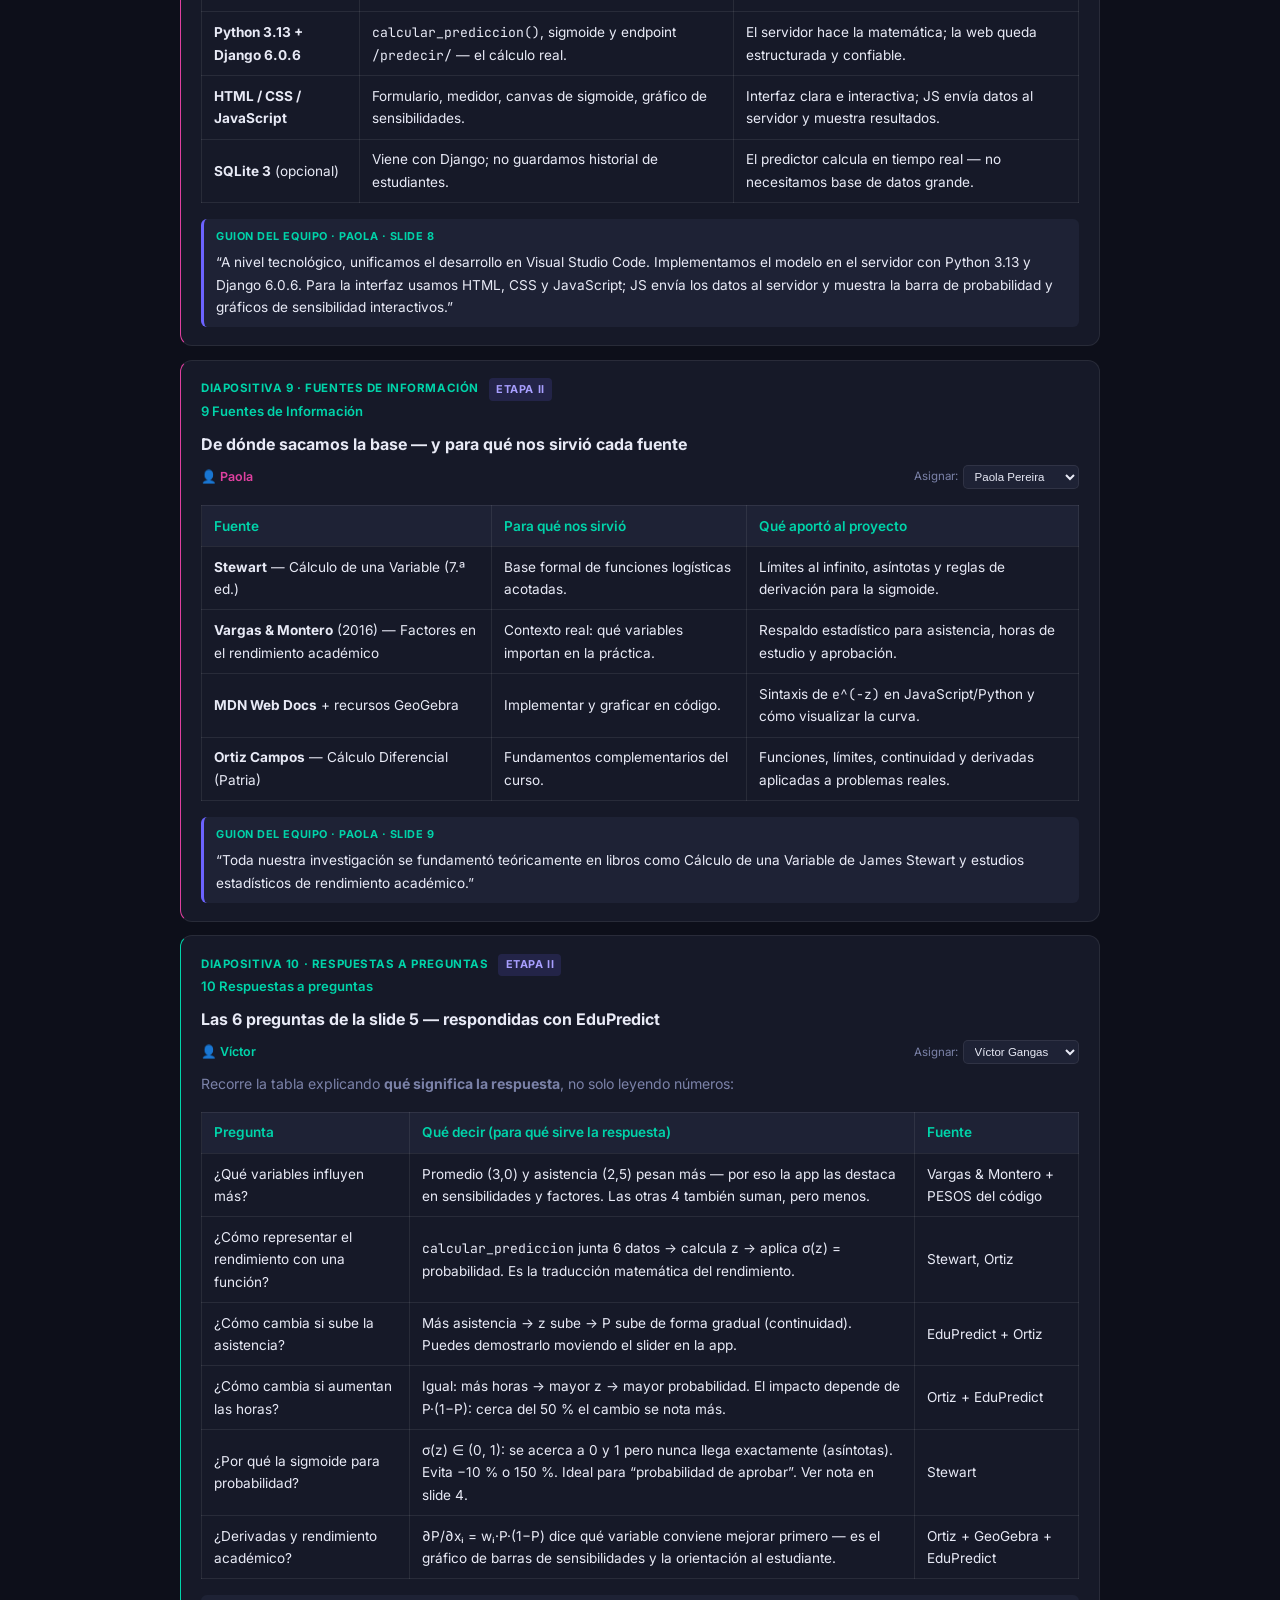
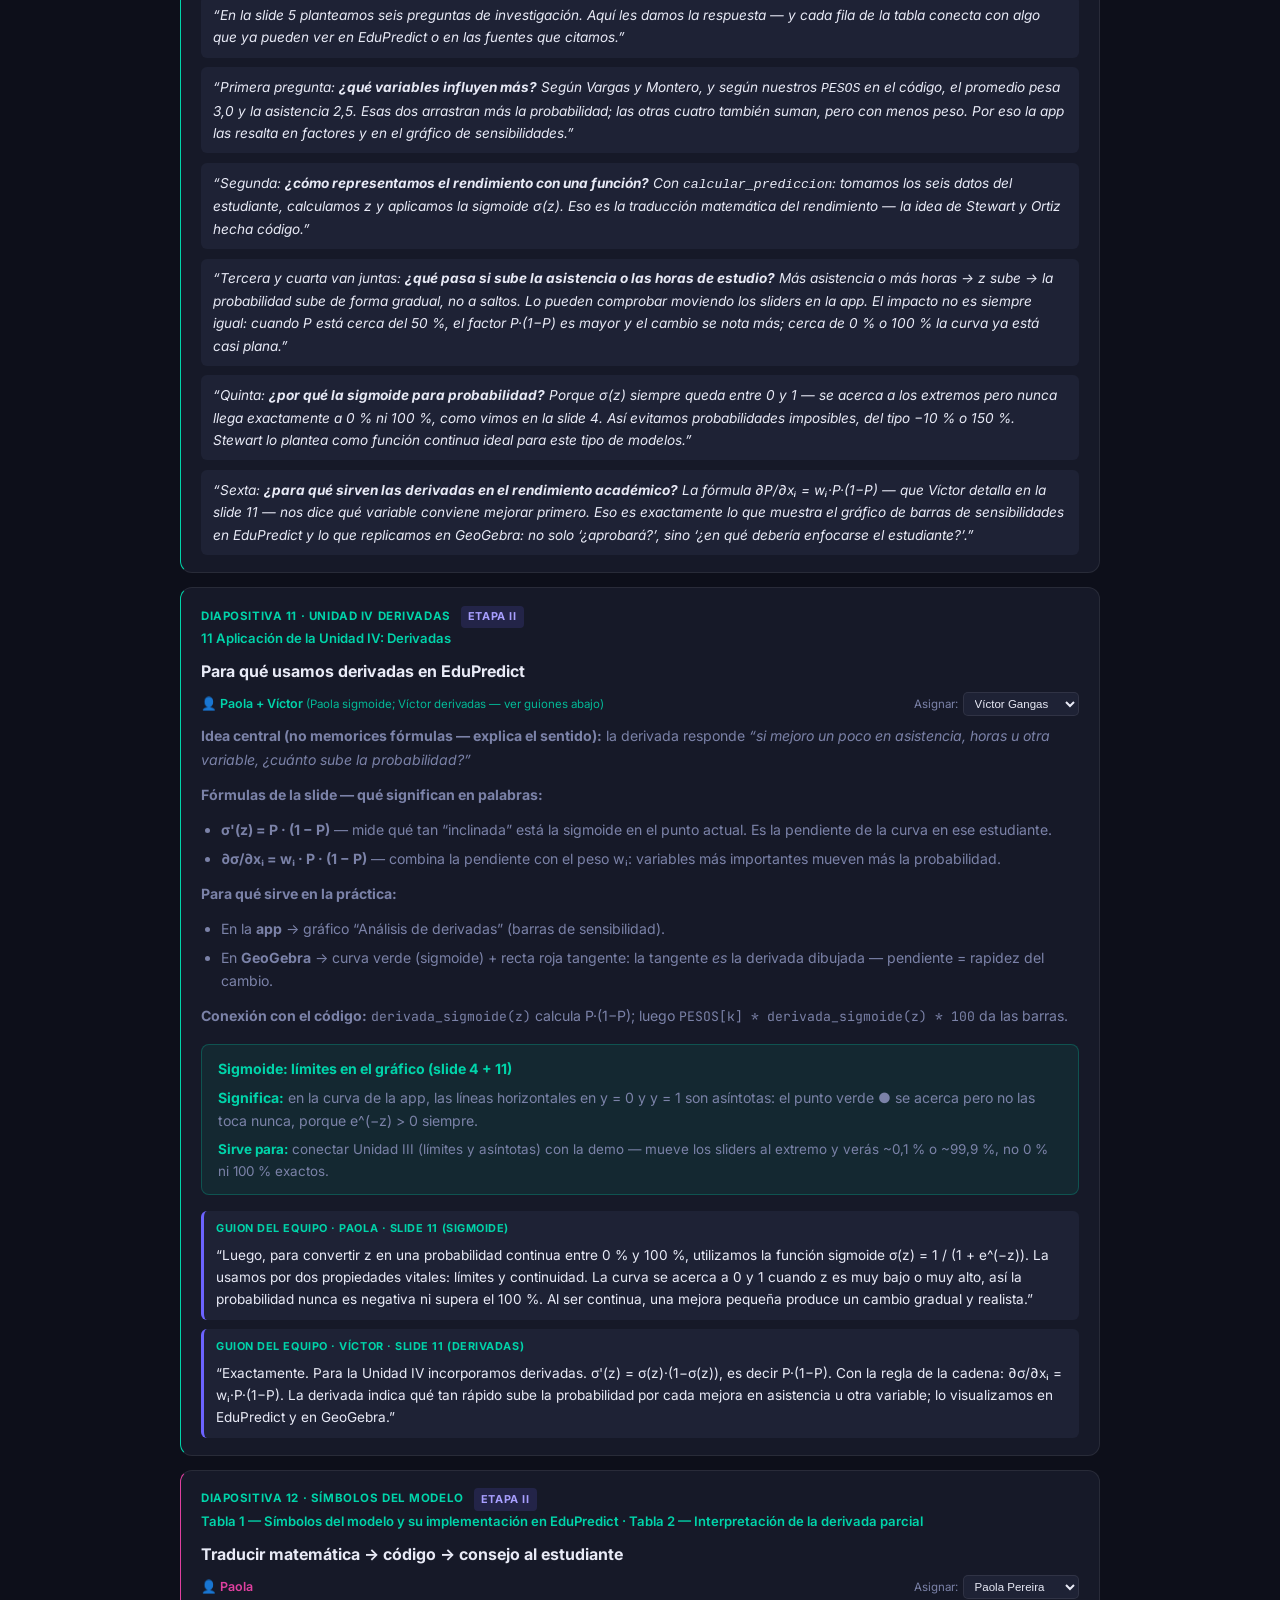
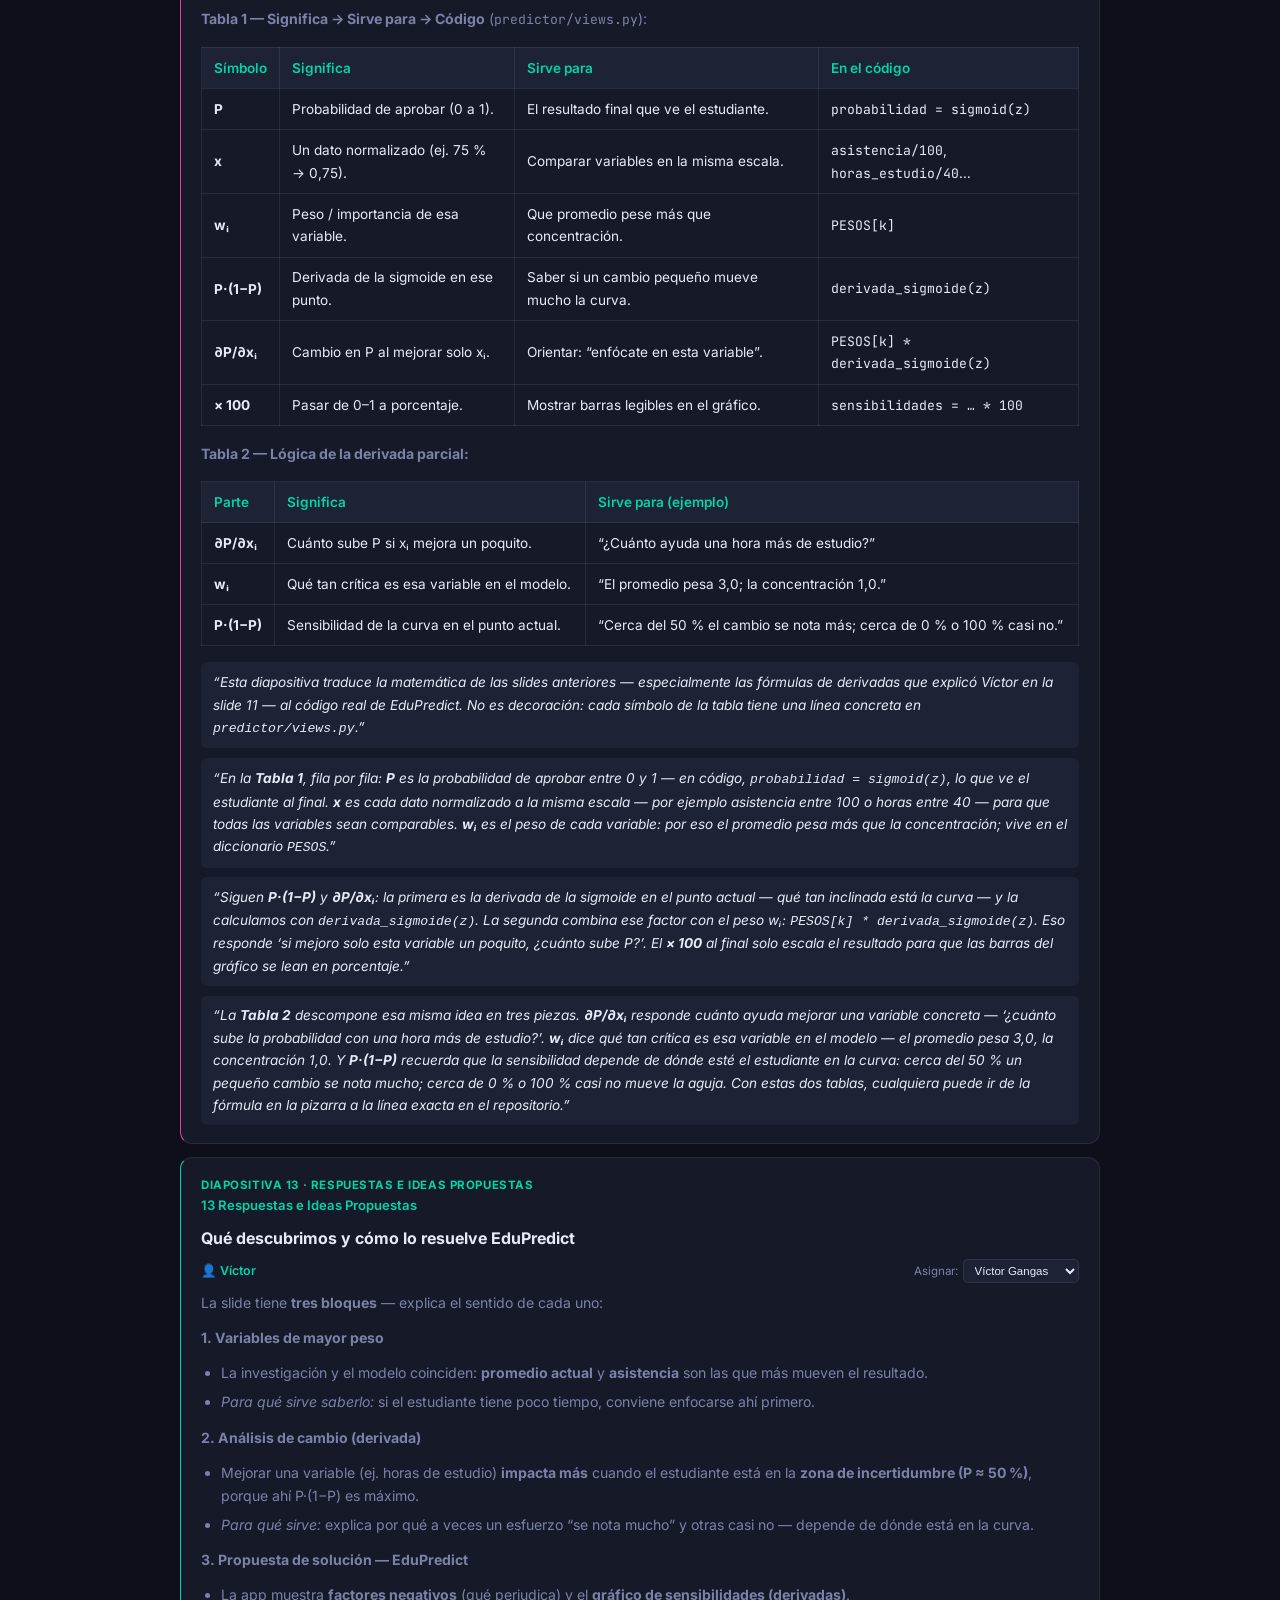
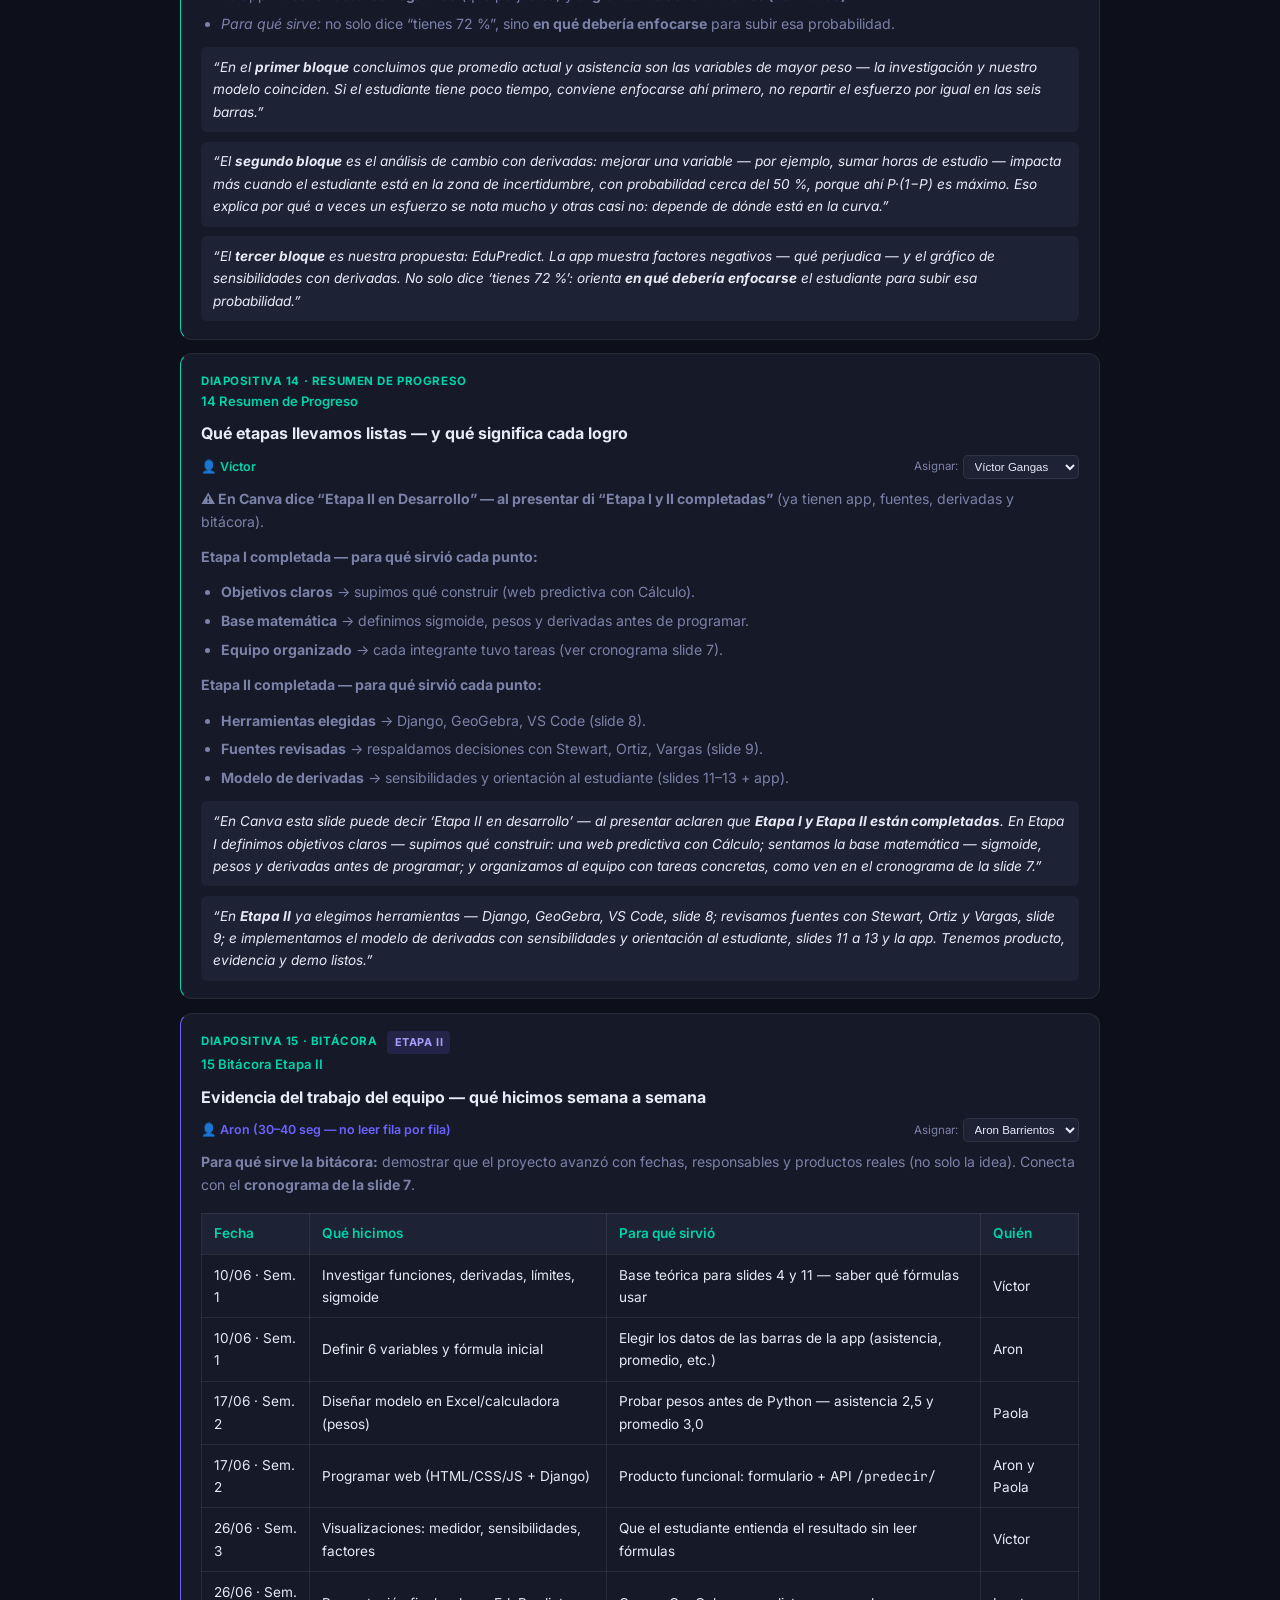
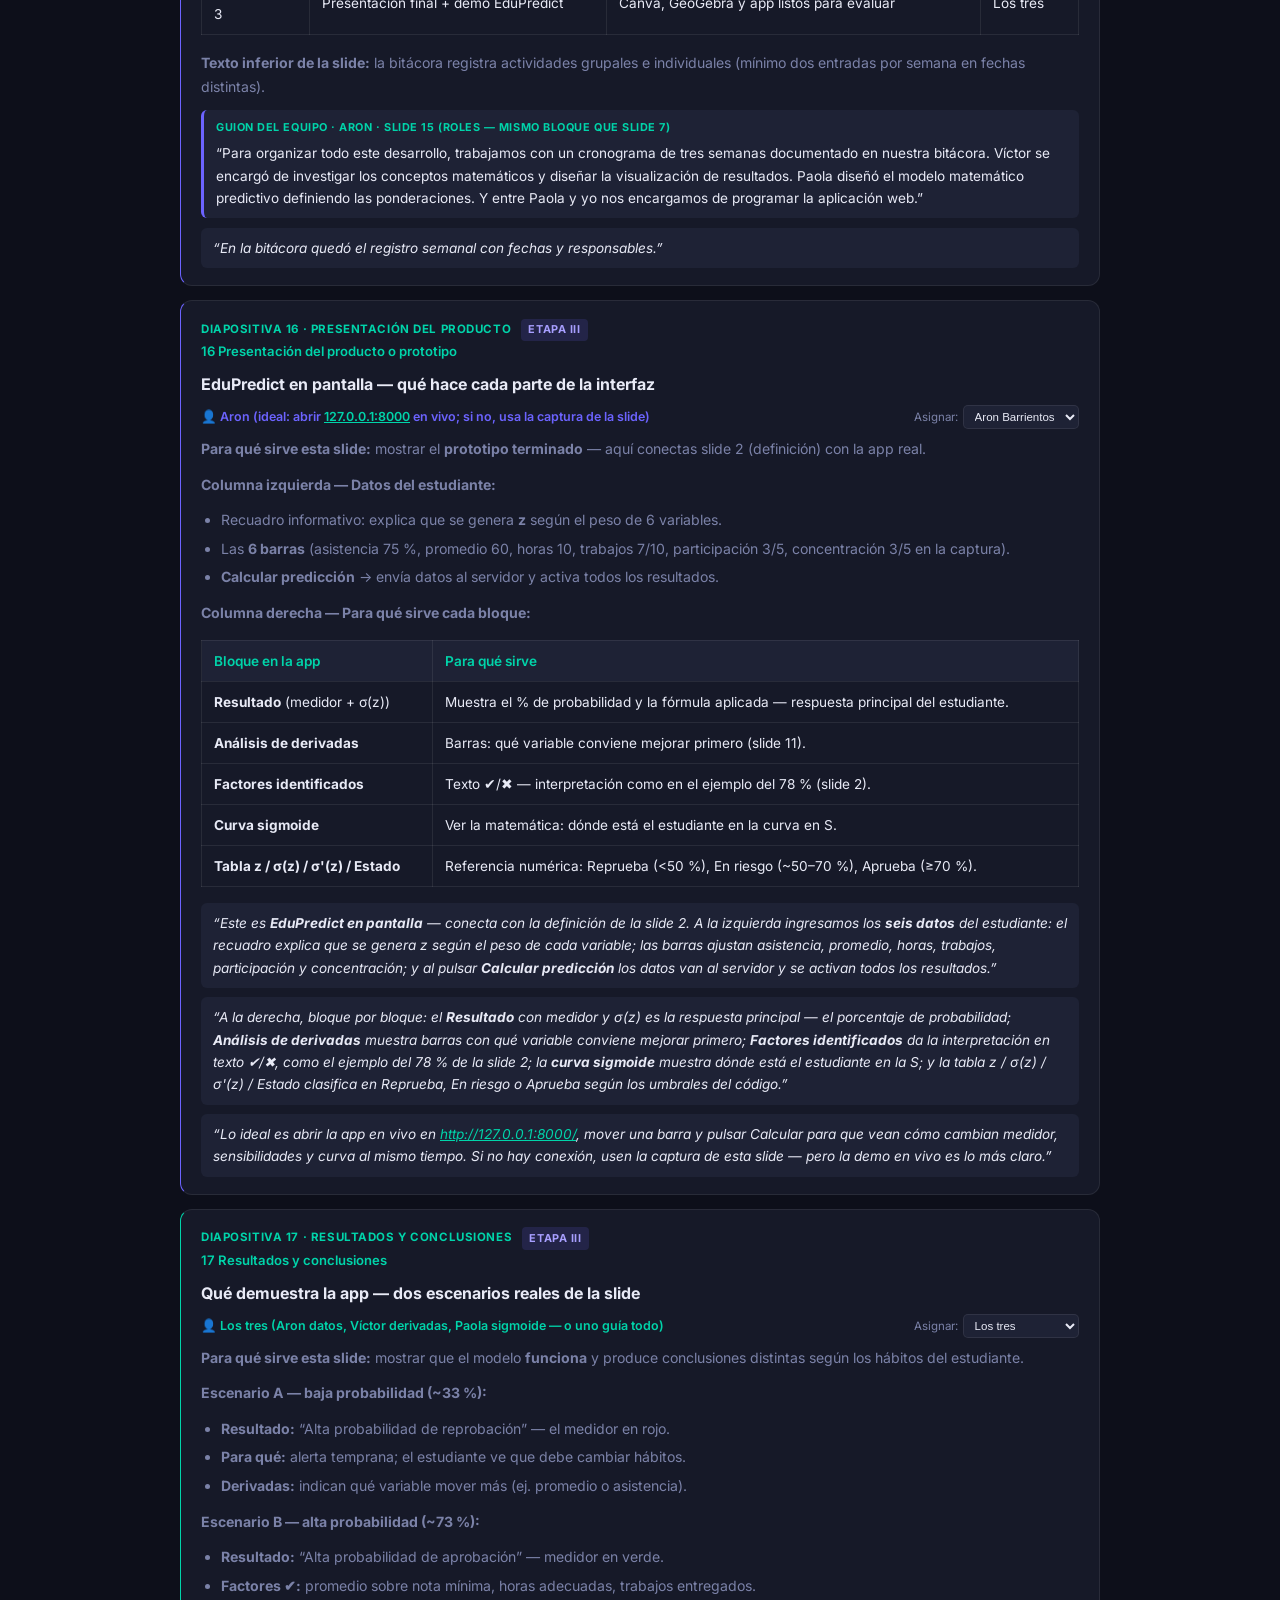
==== commit e4fe466b: "Fix subida PDF: pasar solicitud al include del panel admin" ====
--- a/static/presentacion/guia.html
+++ b/static/presentacion/guia.html
@@ -180,6 +180,11 @@
     .slide-guide .who.who-paola { color: var(--paola); }
     .slide-guide .who.who-victor { color: var(--victor); }
     .slide-guide .who.who-todos { color: var(--accent2); }
+    .slide-guide .who .who-note {
+      font-weight: 400;
+      opacity: .85;
+      font-size: .72rem;
+    }
     .slide-guide.assigned-aron { border-left-color: var(--aron); }
     .slide-guide.assigned-paola { border-left-color: var(--paola); }
     .slide-guide.assigned-victor { border-left-color: var(--victor); }
@@ -347,6 +352,7 @@
     body.solo-guion-mode #simbolos,
     body.solo-guion-mode #simbolos + p,
     body.solo-guion-mode .logic-grid,
+    body.solo-guion-mode .simbolos-guion,
     body.solo-guion-mode #video,
     body.solo-guion-mode #video + table { display: none !important; }
     /* Solo oculta bloques .say de otros; tablas y bullets siempre visibles */
@@ -535,9 +541,14 @@
         <p class="for"><strong>Sirve para:</strong> mostrar Unidad IV en clase — rapidez del cambio en un punto concreto.</p>
       </div>
     </div>
+    <div class="simbolos-guion filterable" data-speakers="aron paola victor">
+      <div class="say">“Esta sección resume los <strong>símbolos del modelo</strong> — útil antes de las slides 4, 11 y 12. <strong>z</strong> es la suma ponderada de las seis variables más el sesgo −7,2: junta todos los datos en un solo número antes de la probabilidad. <strong>σ(z) o P</strong> es la probabilidad de aprobar, siempre entre 0 y 1 — se acerca a los extremos pero no llega exacto; por eso el medidor muestra 72,7 % y nunca −5 % ni 101 %.”</div>
+      <div class="say">“<strong>wᵢ</strong> y <code>PESOS</code> indican la importancia de cada variable — promedio 3,0, asistencia 2,5 — para que no todas las barras influyan igual. <strong>x</strong> es cada dato normalizado entre 0 y 1 — asistencia dividida 100, horas entre 40 — y así comparamos variables en la misma escala.”</div>
+      <div class="say">“<strong>P·(1−P)</strong> es la derivada de la sigmoide: qué tan inclinada está la curva en ese punto — si un cambio pequeño mueve mucho o poco la probabilidad. <strong>∂P/∂xᵢ</strong> combina ese factor con el peso wᵢ y alimenta el gráfico de sensibilidades — responde ‘¿en qué debería enfocarse el estudiante?’. El <strong>× 100</strong> pasa de 0–1 a porcentaje legible. Y la <strong>recta tangente</strong> en GeoGebra es la derivada dibujada — la pendiente en un punto concreto, ideal para explicar Unidad IV en clase.”</div>
+    </div>
 
     <h2 id="slides">Las diapositivas del PDF — explicadas fácil</h2>
-    <p style="color:var(--muted);margin-bottom:1rem;">Recorre el PDF en orden. Cada bloque explica: <strong>qué significa</strong> → <strong>para qué sirve</strong> → <strong>qué decir</strong>.</p>
+    <p style="color:var(--muted);margin-bottom:1rem;">Recorre el PDF en orden. Cada bloque explica: <strong>qué significa</strong> → <strong>para qué sirve</strong> → <strong>qué decir</strong>. <strong>Quién</strong> = integrante que presenta la slide (reparto 6-6-6). La etiqueta azul <em>Guion del equipo</em> indica quién dice cada frase — en las slides <strong>2</strong> y <strong>11</strong> hablan dos personas.</p>
     <div class="no-results" id="noResults">No hay resultados con ese filtro o búsqueda. Prueba otro integrante o borra el texto.</div>
 
     <div class="slide-guide filterable">
@@ -561,7 +572,7 @@
       <div class="num">Diapositiva 2 · Definición del proyecto <span class="etapa">Etapa I</span></div>
       <div class="slide-title-official">2 Definición del proyecto</div>
       <h3>Qué es y qué hace la aplicación web</h3>
-      <div class="who">👤 Aron</div>
+      <div class="who">👤 Aron + Víctor <span class="who-note">(Aron abre; Víctor detalla variables y salida — ver guiones abajo)</span></div>
       <p>Explica que el proyecto es una <strong>aplicación web</strong> que predice la probabilidad de que un estudiante apruebe según variables académicas y personales. La slide tiene dos columnas:</p>
       <p><strong>Columna izquierda — datos que ingresa el usuario</strong> (son las 6 barras de la app):</p>
       <ul>
@@ -595,7 +606,7 @@
       <div class="num">Diapositiva 4 · Nociones matemáticas <span class="etapa">Etapa I</span></div>
       <div class="slide-title-official">4 Tema de investigación, nociones matemáticas y problemáticas a abordar</div>
       <h3>Los 6 conceptos de Cálculo — qué hace cada uno en EduPredict</h3>
-      <div class="who">👤 Víctor</div>
+      <div class="who">👤 Aron</div>
       <p>Tabla de 3 columnas. <strong>No leas la fórmula entera:</strong> para cada fila di <em>para qué sirve</em> y conecta con la app.</p>
       <table>
         <thead><tr><th>Concepto</th><th>Significa</th><th>Sirve para</th><th>En la app</th></tr></thead>
@@ -668,7 +679,9 @@
         <li><strong>¿Por qué la sigmoide para probabilidad?</strong> → Porque acota entre 0 % y 100 % de forma natural.</li>
         <li><strong>¿Cómo se relacionan las derivadas con el rendimiento?</strong> → Para recomendar en qué enfocarse.</li>
       </ul>
-      <div class="say">“Nuestro objetivo fue una app que oriente al estudiante…” <em>(sin texto en guion del equipo — usar bullets de arriba)</em></div>
+      <div class="say">“Nuestro <strong>objetivo general</strong> fue construir una aplicación web que estime si un estudiante aprueba, usando datos reales y matemática de Cálculo Diferencial. No buscamos solo una calculadora: queremos una herramienta que <strong>oriente</strong> — que diga probabilidad y también en qué conviene enfocarse.”</div>
+      <div class="say">“En la práctica cumplimos tres <strong>objetivos específicos</strong>: primero, identificar las variables que importan — las seis barras que ven en la app; segundo, construir el modelo con sigmoide para convertir esos datos en probabilidad; y tercero, usar derivadas para saber qué variable mover si el estudiante quiere mejorar más rápido.”</div>
+      <div class="say">“La slide también plantea <strong>seis preguntas orientadoras</strong> — las respondemos con detalle en la slide 10: ¿qué variables influyen más? ¿cómo representar el rendimiento con una función? ¿qué pasa si sube la asistencia o las horas de estudio? ¿por qué la sigmoide para probabilidad? ¿y cómo se relacionan las derivadas con el rendimiento académico? Cada pregunta nos guió en el diseño del modelo.”</div>
     </div>
 
     <div class="slide-guide filterable">
@@ -698,14 +711,16 @@
         <li><strong>Trabajos entregados</strong> — cumplimiento de evaluaciones.</li>
         <li><strong>Concentración</strong> — calidad del estudio, no solo cantidad.</li>
       </ul>
-      <div class="say">“El proyecto une tres piezas…” <em>(sin texto en guion del equipo — usar bullets de arriba)</em></div>
+      <div class="say">“El proyecto une tres áreas. En lo <strong>matemático</strong> apoyamos todo en Cálculo Diferencial: límites y continuidad para que el resultado sea coherente al cambiar un dato; derivadas para medir sensibilidad — qué conviene mejorar primero; y la sigmoide para traducir el cálculo interno en una probabilidad que cualquiera entienda.”</div>
+      <div class="say">“En lo <strong>tecnológico</strong> usamos JavaScript, HTML y CSS para la interfaz con barras y botones; visualización de datos — medidor, curva sigmoide y barras de sensibilidad — para entender el resultado sin leer fórmulas; y GeoGebra para mostrar la matemática en clase: curva, punto del estudiante y recta tangente.”</div>
+      <div class="say">“Las <strong>seis variables académicas</strong> capturan hábitos distintos: asistencia mide constancia en clases; promedio el desempeño evaluado; horas de estudio la dedicación fuera del aula; participación el involucramiento; trabajos entregados el cumplimiento de evaluaciones; y concentración la calidad del estudio, no solo la cantidad. Juntas alimentan el modelo que verán en la demo.”</div>
     </div>
 
     <div class="slide-guide filterable">
       <div class="num">Diapositiva 7 · Cronograma <span class="etapa">Etapa I</span></div>
       <div class="slide-title-official">7 Cronograma del proyecto</div>
       <h3>Cómo repartimos el trabajo en 3 semanas — y para qué sirvió cada tarea</h3>
-      <div class="who">👤 Paola</div>
+      <div class="who">👤 Aron</div>
       <p>La slide muestra <strong>quién hizo qué, cuándo y con qué resultado</strong>. Explica el sentido de cada fila:</p>
       <table>
         <thead><tr><th>Semana</th><th>Tarea</th><th>Para qué la hicimos</th><th>Quién</th></tr></thead>
@@ -757,7 +772,7 @@
       <div class="num">Diapositiva 8 · Herramientas tecnológicas <span class="etapa">Etapa II</span></div>
       <div class="slide-title-official">8 Etapa II: Herramientas Tecnológicas</div>
       <h3>Con qué trabajamos y por qué elegimos cada herramienta</h3>
-      <div class="who">👤 Aron</div>
+      <div class="who">👤 Paola</div>
       <p>No listes nombres solos — di <strong>para qué sirvió</strong> en EduPredict:</p>
       <table>
         <thead><tr><th>Herramienta</th><th>Para qué la usamos</th><th>Por qué la elegimos</th></tr></thead>
@@ -801,7 +816,7 @@
       <div class="num">Diapositiva 9 · Fuentes de información <span class="etapa">Etapa II</span></div>
       <div class="slide-title-official">9 Fuentes de Información</div>
       <h3>De dónde sacamos la base — y para qué nos sirvió cada fuente</h3>
-      <div class="who">👤 Víctor</div>
+      <div class="who">👤 Paola</div>
       <table>
         <thead><tr><th>Fuente</th><th>Para qué nos sirvió</th><th>Qué aportó al proyecto</th></tr></thead>
         <tbody>
@@ -883,7 +898,7 @@
       <div class="num">Diapositiva 11 · Unidad IV Derivadas <span class="etapa">Etapa II</span></div>
       <div class="slide-title-official">11 Aplicación de la Unidad IV: Derivadas</div>
       <h3>Para qué usamos derivadas en EduPredict</h3>
-      <div class="who">👤 Aron</div>
+      <div class="who">👤 Paola + Víctor <span class="who-note">(Paola sigmoide; Víctor derivadas — ver guiones abajo)</span></div>
       <p><strong>Idea central (no memorices fórmulas — explica el sentido):</strong> la derivada responde <em>“si mejoro un poco en asistencia, horas u otra variable, ¿cuánto sube la probabilidad?”</em></p>
       <p><strong>Fórmulas de la slide — qué significan en palabras:</strong></p>
       <ul>
@@ -958,14 +973,16 @@
         <li>La app muestra <strong>factores negativos</strong> (qué perjudica) y el <strong>gráfico de sensibilidades (derivadas)</strong>.</li>
         <li><em>Para qué sirve:</em> no solo dice “tienes 72 %”, sino <strong>en qué debería enfocarse</strong> para subir esa probabilidad.</li>
       </ul>
-      <div class="say">“Concluimos que promedio y asistencia pesan más…” <em>(sin texto en guion del equipo — usar bullets de arriba)</em></div>
+      <div class="say">“En el <strong>primer bloque</strong> concluimos que promedio actual y asistencia son las variables de mayor peso — la investigación y nuestro modelo coinciden. Si el estudiante tiene poco tiempo, conviene enfocarse ahí primero, no repartir el esfuerzo por igual en las seis barras.”</div>
+      <div class="say">“El <strong>segundo bloque</strong> es el análisis de cambio con derivadas: mejorar una variable — por ejemplo, sumar horas de estudio — impacta más cuando el estudiante está en la zona de incertidumbre, con probabilidad cerca del 50 %, porque ahí P·(1−P) es máximo. Eso explica por qué a veces un esfuerzo se nota mucho y otras casi no: depende de dónde está en la curva.”</div>
+      <div class="say">“El <strong>tercer bloque</strong> es nuestra propuesta: EduPredict. La app muestra factores negativos — qué perjudica — y el gráfico de sensibilidades con derivadas. No solo dice ‘tienes 72 %’: orienta <strong>en qué debería enfocarse</strong> el estudiante para subir esa probabilidad.”</div>
     </div>
 
     <div class="slide-guide filterable">
       <div class="num">Diapositiva 14 · Resumen de progreso</div>
       <div class="slide-title-official">14 Resumen de Progreso</div>
       <h3>Qué etapas llevamos listas — y qué significa cada logro</h3>
-      <div class="who">👤 Aron</div>
+      <div class="who">👤 Víctor</div>
       <p><strong>⚠️ En Canva dice “Etapa II en Desarrollo” — al presentar di “Etapa I y II completadas”</strong> (ya tienen app, fuentes, derivadas y bitácora).</p>
       <p><strong>Etapa I completada — para qué sirvió cada punto:</strong></p>
       <ul>
@@ -979,14 +996,15 @@
         <li><strong>Fuentes revisadas</strong> → respaldamos decisiones con Stewart, Ortiz, Vargas (slide 9).</li>
         <li><strong>Modelo de derivadas</strong> → sensibilidades y orientación al estudiante (slides 11–13 + app).</li>
       </ul>
-      <div class="say">“Completamos la planificación…” <em>(sin texto en guion del equipo — usar bullets Etapa I y II de arriba)</em></div>
+      <div class="say">“En Canva esta slide puede decir ‘Etapa II en desarrollo’ — al presentar aclaren que <strong>Etapa I y Etapa II están completadas</strong>. En Etapa I definimos objetivos claros — supimos qué construir: una web predictiva con Cálculo; sentamos la base matemática — sigmoide, pesos y derivadas antes de programar; y organizamos al equipo con tareas concretas, como ven en el cronograma de la slide 7.”</div>
+      <div class="say">“En <strong>Etapa II</strong> ya elegimos herramientas — Django, GeoGebra, VS Code, slide 8; revisamos fuentes con Stewart, Ortiz y Vargas, slide 9; e implementamos el modelo de derivadas con sensibilidades y orientación al estudiante, slides 11 a 13 y la app. Tenemos producto, evidencia y demo listos.”</div>
     </div>
 
     <div class="slide-guide filterable">
       <div class="num">Diapositiva 15 · Bitácora <span class="etapa">Etapa II</span></div>
       <div class="slide-title-official">15 Bitácora Etapa II</div>
       <h3>Evidencia del trabajo del equipo — qué hicimos semana a semana</h3>
-      <div class="who">👤 Paola (30–40 seg — no leer fila por fila)</div>
+      <div class="who">👤 Aron (30–40 seg — no leer fila por fila)</div>
       <p><strong>Para qué sirve la bitácora:</strong> demostrar que el proyecto avanzó con fechas, responsables y productos reales (no solo la idea). Conecta con el <strong>cronograma de la slide 7</strong>.</p>
       <table>
         <thead><tr><th>Fecha</th><th>Qué hicimos</th><th>Para qué sirvió</th><th>Quién</th></tr></thead>
@@ -1057,7 +1075,9 @@
           <tr><td><strong>Tabla z / σ(z) / σ'(z) / Estado</strong></td><td>Referencia numérica: Reprueba (&lt;50 %), En riesgo (~50–70 %), Aprueba (≥70 %).</td></tr>
         </tbody>
       </table>
-      <div class="say">“Este es EduPredict: ingresamos seis datos, calculamos…” <em>(sin línea en guion del equipo — agregar al grabar: demo en vivo en 127.0.0.1:8000)</em></div>
+      <div class="say">“Este es <strong>EduPredict en pantalla</strong> — conecta con la definición de la slide 2. A la izquierda ingresamos los <strong>seis datos</strong> del estudiante: el recuadro explica que se genera z según el peso de cada variable; las barras ajustan asistencia, promedio, horas, trabajos, participación y concentración; y al pulsar <strong>Calcular predicción</strong> los datos van al servidor y se activan todos los resultados.”</div>
+      <div class="say">“A la derecha, bloque por bloque: el <strong>Resultado</strong> con medidor y σ(z) es la respuesta principal — el porcentaje de probabilidad; <strong>Análisis de derivadas</strong> muestra barras con qué variable conviene mejorar primero; <strong>Factores identificados</strong> da la interpretación en texto ✔/✖, como el ejemplo del 78 % de la slide 2; la <strong>curva sigmoide</strong> muestra dónde está el estudiante en la S; y la tabla z / σ(z) / σ'(z) / Estado clasifica en Reprueba, En riesgo o Aprueba según los umbrales del código.”</div>
+      <div class="say">“Lo ideal es abrir la app en vivo en <a href="/">http://127.0.0.1:8000/</a>, mover una barra y pulsar Calcular para que vean cómo cambian medidor, sensibilidades y curva al mismo tiempo. Si no hay conexión, usen la captura de esta slide — pero la demo en vivo es lo más claro.”</div>
     </div>
 
     <div class="slide-guide filterable">
@@ -1085,7 +1105,9 @@
         <li>El equipo aprendió a investigar, programar y presentar con evidencia.</li>
       </ul>
       <p><strong>Tabla de estados (slide):</strong> z bajo → Reprueba · z medio → En riesgo · z alto → Aprueba — coherente con umbrales del código (≥70 % aprueba probable).</p>
-      <div class="say">“Con distintos datos la app cambia el veredicto…” <em>(sin texto en guion del equipo — usar escenarios A y B de arriba)</em></div>
+      <div class="say">“Esta slide demuestra que el modelo <strong>funciona</strong> con dos escenarios reales. En el <strong>Escenario A</strong>, con datos bajos, la probabilidad ronda el 33 %: el medidor muestra alta probabilidad de reprobación — es una alerta temprana para que el estudiante cambie hábitos. Las derivadas indican qué variable conviene mover primero, por ejemplo promedio o asistencia.”</div>
+      <div class="say">“En el <strong>Escenario B</strong>, con mejores hábitos, subimos a ~73 %: alta probabilidad de aprobación, medidor en verde. Los factores ✔ destacan promedio sobre la nota mínima, horas de estudio adecuadas y trabajos entregados. En la curva sigmoide el punto azul queda más a la derecha — mayor z, mayor σ(z).”</div>
+      <div class="say">“Concluimos tres cosas: cumplimos el objetivo de estimar probabilidad con Cálculo aplicado; la app <strong>orienta</strong>, no solo calcula — derivadas más factores; y el equipo aprendió a investigar, programar y presentar con evidencia. La tabla de estados resume: z bajo → Reprueba, z medio → En riesgo, z alto → Aprueba — coherente con el umbral del 70 % en el código.”</div>
     </div>
 
     <div class="slide-guide filterable">
@@ -1343,16 +1365,25 @@
 
     const SLIDE_WHO_EXTRAS = {
       1: '(presenta al equipo — saludo breve)',
+      2: '(Aron abre; Víctor detalla variables)',
       4: '(nociones matemáticas — 1 min)',
       6: '(1 min)',
       7: '(1 min — no leer toda la tabla)',
       10: '(respuestas a las 6 preguntas)',
-      11: '(con imagen GeoGebra)',
+      11: '(Paola sigmoide; Víctor derivadas)',
       15: '(30–40 seg — no leer fila por fila)',
       16: '(ideal: abrir <a href="/">127.0.0.1:8000</a> en vivo)',
       17: '(escenarios de resultados — pueden repartirse)',
       18: '(1 min — una frase por fila)',
       19: '(bibliografía formal)'
+    };
+
+    /* Reparto 6-6-6 alineado con el guion del equipo (etiquetas azules) */
+    const ORIGINAL_REPARTO = {
+      1: 'aron', 2: 'aron', 3: 'paola', 4: 'aron', 5: 'victor', 6: 'paola',
+      7: 'aron', 8: 'paola', 9: 'paola', 10: 'victor', 11: 'victor',
+      12: 'paola', 13: 'victor', 14: 'victor', 15: 'aron', 16: 'aron',
+      17: 'todos', 18: 'victor', 19: 'paola'
     };
 
     const PART_BLOCKS = [
@@ -1405,6 +1436,27 @@
         [pool[i], pool[j]] = [pool[j], pool[i]];
       }
       return pool;
+    }
+
+    function applyOriginalReparto() {
+      document.querySelectorAll('.slide-guide.filterable').forEach(slide => {
+        const n = slideNumber(slide);
+        const sp = ORIGINAL_REPARTO[n];
+        if (!sp) return;
+        const who = slide.querySelector('.who');
+        who?.classList.remove('who-aron', 'who-paola', 'who-victor', 'who-todos');
+        slide.classList.remove('assigned-aron', 'assigned-paola', 'assigned-victor', 'assigned-todos');
+        slide.dataset.primarySpeaker = sp;
+        if (sp === 'todos') {
+          who?.classList.add('who-todos');
+          slide.classList.add('assigned-todos');
+        } else {
+          who?.classList.add('who-' + sp);
+          slide.classList.add('assigned-' + sp);
+        }
+        const sel = slide.querySelector('.who-picker');
+        if (sel) sel.value = sp;
+      });
     }
 
     function setWhoOnSlide(slide, speaker) {
@@ -1627,14 +1679,9 @@
       if (c.todos) html += ` · <span class="b-todos" style="color:var(--accent2);font-weight:600">Todos ${c.todos}</span>`;
       html += ` <span style="opacity:.7">(${total} diapositivas)</span>`;
       if (isShuffled) {
-        html += '<span class="shuf-note">Reparto personalizado activo (manual o al azar) — el guion “Guion del equipo” sigue con el autor original del texto.</span>';
+        html += '<span class="shuf-note">Reparto personalizado activo — el guion del equipo (etiqueta azul) sigue indicando quién dice cada frase.</span>';
       } else {
-        const diff = Math.max(c.aron, c.paola, c.victor) - Math.min(
-          c.aron || 99, c.paola || 99, c.victor || 99
-        );
-        if (diff > 1) {
-          html += '<span class="shuf-note">Reparto original desbalanceado — usa 🎲 para equilibrar al azar.</span>';
-        }
+        html += '<span class="shuf-note">Reparto alineado con el guion del equipo (6-6-6). En slides 2 y 11 intervienen dos integrantes — mira la etiqueta azul de cada bloque.</span>';
       }
       document.getElementById('assignBalance').innerHTML = html;
     }
@@ -1665,18 +1712,8 @@
           ? parseSpeakersFromWho(slide.querySelector('.who').textContent).join(' ')
           : 'aron paola victor';
         delete slide.dataset.primarySpeaker;
-        const sp = primarySpeakerFromSlide(slide);
-        slide.dataset.primarySpeaker = sp;
-        if (sp !== 'todos') {
-          who?.classList.add('who-' + sp);
-          slide.classList.add('assigned-' + sp);
-        } else {
-          who?.classList.add('who-todos');
-          slide.classList.add('assigned-todos');
-        }
-        const sel = slide.querySelector('.who-picker');
-        if (sel) sel.value = sp;
       });
+      applyOriginalReparto();
       restorePartBlocks();
       PART_BLOCKS.forEach(b => {
         const el = document.getElementById(b.id);
@@ -1731,24 +1768,13 @@
 
     tagGuionSpeakers();
     injectWhoPickers();
+    applyOriginalReparto();
     document.getElementById('shuffleAssign').addEventListener('click', shuffleAssignments);
     document.getElementById('restoreAssign').addEventListener('click', restoreAssignments);
 
-    document.querySelectorAll('.slide-guide.filterable').forEach(slide => {
-      const sp = primarySpeakerFromSlide(slide);
-      const who = slide.querySelector('.who');
-      if (who && sp !== 'todos') {
-        who.classList.add('who-' + sp);
-        slide.classList.add('assigned-' + sp);
-      } else if (who) {
-        who.classList.add('who-todos');
-        slide.classList.add('assigned-todos');
-      }
-      slide.dataset.primarySpeaker = sp;
-    });
-
     (async function initReparto() {
-      await loadSavedAssignments();
+      const hadCustom = await loadSavedAssignments();
+      if (!hadCustom) applyOriginalReparto();
       renderAssignBalance();
       applyGuideFilter();
     })();
